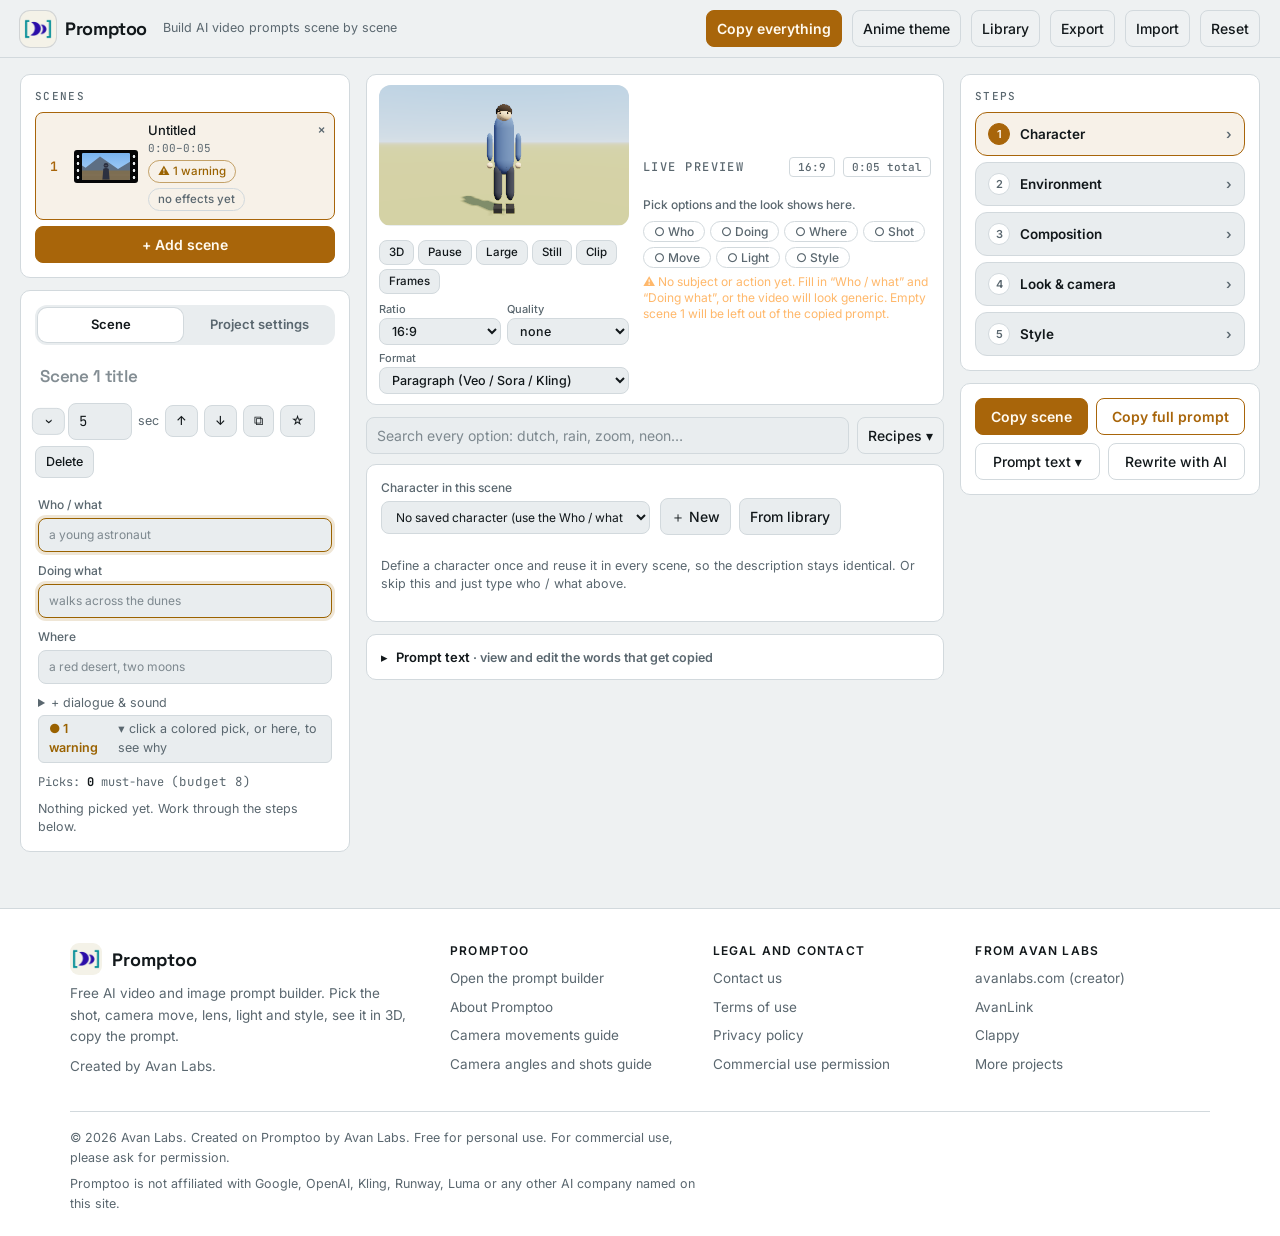
==== app.html @ 61c86ccf "Add home page, legal pages, guides, SEO files and shared footer Moves the tool to app.html and adds " ====
<!doctype html>
<html lang="en">
<head>
<meta charset="utf-8">
<meta name="viewport" content="width=device-width,initial-scale=1">
<title>Promptoo Prompt Builder: Free AI Video and Image Prompts</title>
<meta name="description" content="Build AI video and image prompts scene by scene with a live 3D preview. Pick camera moves, lenses, lighting and style. Free, no signup, runs in your browser.">
<meta name="robots" content="index,follow">
<meta name="author" content="Avan Labs">
<meta name="theme-color" content="#0d1113">
<link rel="canonical" href="https://promptoo.avanlabs.com/app.html">
<meta property="og:type" content="website"><meta property="og:site_name" content="Promptoo"><meta property="og:title" content="Promptoo Prompt Builder: Free AI Video and Image Prompts"><meta property="og:description" content="Pick camera moves, lenses, lighting and style, see them in 3D, copy the prompt. Free, no signup."><meta property="og:url" content="https://promptoo.avanlabs.com/app.html"><meta property="og:image" content="https://promptoo.avanlabs.com/img/og.png">
<link rel="stylesheet" href="footer.css">
<link rel="icon" type="image/png" href="img/favicon.png">
<link rel="preconnect" href="https://fonts.googleapis.com"><link rel="preconnect" href="https://fonts.gstatic.com" crossorigin>
<link rel="stylesheet" href="https://fonts.googleapis.com/css2?family=Anton&family=Inter:wght@400;500;600&family=Poppins:wght@400;500;600&family=JetBrains+Mono:wght@400;500;600&family=Space+Grotesk:wght@500;600;700&display=swap">
<script>try{var sk=localStorage.getItem('promptoo.skin');if(sk)document.documentElement.dataset.skin=sk}catch(e){}</script>
<style>
/* Layout concept: an edit suite. Left rail = the timeline (film-strip scenes with timecodes),
   centre = the workbench (steps), right = the monitor (live prompt). */
:root{
  --bg:#0d1113;--panel:#14191c;--panel2:#1b2226;--line:#2a343a;--txt:#e7ecee;--mut:#8b979e;
  --acc:#eba33a;--acc2:#c98420;--on-acc:#1b1305;--sel:rgba(235,163,58,.12);--grad:#eba33a;
  --ok:#5fcf9a;--err:#ff6b5e;--warn:#f0b04a;--info:#6cc0dc;
  --f-ui:"Inter",system-ui,-apple-system,"Segoe UI",sans-serif;
  --f-disp:"Space Grotesk","Inter",system-ui,sans-serif;
  --f-mono:"JetBrains Mono",ui-monospace,"Cascadia Mono",Consolas,monospace;
  color-scheme:dark}
@media (prefers-color-scheme:light){:root{
  --bg:#eef1f2;--panel:#ffffff;--panel2:#e9edef;--line:#d2d9dd;--txt:#12181b;--mut:#5a676f;
  --acc:#a8650a;--acc2:#8a5208;--on-acc:#fffaf0;--sel:rgba(168,101,10,.09);--grad:#a8650a;
  --ok:#157a55;--err:#c0392b;--warn:#9a6200;--info:#1f6f8b;color-scheme:light}}
*{box-sizing:border-box}
body{margin:0;background:var(--bg);color:var(--txt);font:14px/1.5 var(--f-ui);min-height:100vh;-webkit-font-smoothing:antialiased}
button,input,select,textarea{font:inherit;color:var(--txt);background:var(--panel2);border:1px solid var(--line);border-radius:8px;padding:7px 10px}
button,input,select,textarea,.opt,.scene,.acc-h,.pill,.chip{outline:none}
:is(button,input,select,textarea,.opt,.scene,.acc-h,.pill,.chip,summary):focus-visible{outline:2px solid color-mix(in srgb,var(--acc) 70%,transparent);outline-offset:1px}
input:focus,textarea:focus,select:focus{border-color:var(--acc)}
input::placeholder,textarea::placeholder{color:color-mix(in srgb,var(--mut) 75%,transparent)}
button{cursor:pointer;transition:border-color .15s,background .15s,color .15s;font-weight:500}
button:hover{border-color:color-mix(in srgb,var(--txt) 40%,var(--line))}
button.pri{background:var(--acc);border-color:var(--acc);color:var(--on-acc);font-weight:600}
button.pri:hover{background:var(--acc2);border-color:var(--acc2)}
button.ghost{background:transparent}
button:disabled{opacity:.5;cursor:default}
textarea{width:100%;resize:vertical}
input:disabled{opacity:.75;cursor:not-allowed}
header{display:flex;align-items:center;gap:10px;padding:10px max(20px,env(safe-area-inset-left,0px));position:sticky;top:0;z-index:10;background:var(--bg);border-bottom:1px solid var(--line)}
.logo .mark{display:grid;place-items:center;width:36px;height:36px;border-radius:10px;background:#F4F2E8;box-shadow:0 0 0 1px rgba(0,0,0,.12);flex:none}.logo .mark img{display:block;width:28px;height:28px}
.logo{display:flex;align-items:center;gap:9px;font:700 18px var(--f-disp);letter-spacing:-.02em;margin-right:6px}
.logo svg{color:var(--txt)}
.tag{color:var(--mut);font-size:12.5px;margin-right:auto}
main{display:grid;grid-template-columns:330px minmax(0,1fr) 300px;gap:16px;padding:16px max(20px,env(safe-area-inset-left,0px));max-width:1720px;margin:auto;align-items:start}
@media(max-width:1180px){main{grid-template-columns:300px minmax(0,1fr)}.right{grid-column:1/-1;position:static}}
@media(max-width:760px){main{grid-template-columns:1fr;padding:12px 16px}header{padding:10px 16px;flex-wrap:wrap}.tag{display:none}}
.card{background:var(--panel);border:1px solid var(--line);border-radius:10px;padding:14px}
.right{position:sticky;top:68px;display:flex;flex-direction:column;gap:12px}
h2{font:500 11px var(--f-mono);letter-spacing:.12em;text-transform:uppercase;color:var(--mut);margin:0 0 9px}
.hint{color:var(--mut);font-size:12.5px}
label.f{display:block;font-size:12px;color:var(--mut);margin-bottom:10px;font-weight:500}
label.f>input,label.f>textarea,label.f>select{width:100%;margin-top:4px;font-weight:400}
.bar{display:flex;gap:8px;flex-wrap:wrap;margin-top:8px}
.grid2{display:grid;grid-template-columns:1fr 1fr;gap:10px}@media(max-width:700px){.grid2{grid-template-columns:1fr}}
.grid3{display:grid;grid-template-columns:repeat(3,minmax(0,1fr));gap:0 10px;align-items:end}@media(max-width:900px){.grid3{grid-template-columns:1fr}}
details.set{margin-top:12px;border-top:1px solid var(--line);padding-top:8px}
details.set summary{cursor:pointer;font:500 11px var(--f-mono);letter-spacing:.12em;text-transform:uppercase;color:var(--mut);padding:4px 0}
/* timeline: scenes as film frames */
.scene{display:grid;grid-template-columns:20px 64px minmax(0,1fr);column-gap:10px;align-items:center;padding:8px;border:1px solid var(--line);border-radius:8px;margin-bottom:6px;cursor:pointer;background:var(--panel2);transition:border-color .15s,background .15s}
.scene:hover{border-color:color-mix(in srgb,var(--txt) 35%,var(--line))}
.scene b{grid-row:1/3;grid-column:1;font:600 13px var(--f-mono);color:var(--mut);text-align:center}
.scene .mini{grid-row:1/3;grid-column:2}
.scene span{align-self:end;overflow:hidden;text-overflow:ellipsis;white-space:nowrap;font-weight:500;font-size:13px}
.scene small{align-self:start;font:400 11px var(--f-mono);color:var(--mut);font-variant-numeric:tabular-nums}
.scene{position:relative}
.sdel{position:absolute;top:4px;right:4px;width:22px;height:22px;border:0;border-radius:5px;background:transparent;color:var(--mut);font:600 12px var(--f-mono);cursor:pointer;opacity:.55;line-height:1}
.scene:hover .sdel,.scene.on .sdel,.sdel:focus-visible{opacity:1}
.sdel:hover{background:color-mix(in srgb,#e5484d 22%,transparent);color:#e5484d}
.scene.on{border-color:var(--acc);background:var(--sel)}.scene.on b{color:var(--acc)}
.mini{position:relative;background:#050607;border-radius:3px;padding:3px 8px;width:64px}
.mini::before,.mini::after{content:"";position:absolute;top:3px;bottom:3px;width:4px;background:radial-gradient(circle,var(--panel2) 1.1px,transparent 1.6px) 0 0/4px 7px repeat-y}
.mini::before{left:2px}.mini::after{right:2px}
.mini .th{border-radius:1px}
/* scene header */
.edtop{display:flex;gap:6px;align-items:center;margin-bottom:12px;flex-wrap:wrap}
.edtop input.t{flex:1;min-width:140px;font:600 17px var(--f-disp);letter-spacing:-.01em;background:transparent;border-color:transparent;padding-left:4px}
.edtop input.t:hover{border-color:var(--line)}.edtop input.t:focus{background:var(--panel2)}
.edtop input.d{width:64px;font-family:var(--f-mono);font-variant-numeric:tabular-nums}
.ib{padding:6px 10px;font-size:12.5px}
/* picks */
.sel{display:flex;flex-wrap:wrap;gap:6px;min-height:30px;align-items:center;margin:12px 0}
.pill{display:inline-flex;gap:7px;align-items:center;background:var(--panel2);border:1px solid var(--line);padding:3px 5px 3px 9px;border-radius:6px;font-size:12.5px;cursor:pointer}
.pill i{font:500 10px var(--f-mono);font-style:normal;color:var(--mut);text-transform:uppercase;letter-spacing:.06em}
.pill u{text-decoration:none;cursor:pointer;color:var(--mut);padding:0 4px;border-radius:4px}.pill u:hover{color:var(--txt);background:var(--line)}
.pill.e{border-color:var(--err);background:color-mix(in srgb,var(--err) 15%,transparent)}
.pill.w{border-color:var(--warn);background:color-mix(in srgb,var(--warn) 14%,transparent)}
input.bad,textarea.bad{border-color:var(--err) !important;box-shadow:0 0 0 3px color-mix(in srgb,var(--err) 20%,transparent)}
input.warnf,textarea.warnf{border-color:var(--warn) !important;box-shadow:0 0 0 3px color-mix(in srgb,var(--warn) 16%,transparent)}
.dot{width:8px;height:8px;border-radius:50%;display:inline-block;flex:none}.dot.e{background:var(--err)}.dot.w{background:var(--warn)}
.chk{margin-top:2px}
.sel.shut{margin:10px 0 0}.sel+.budget,.budget+.sel{margin-top:10px}
.ptog{border:1px solid var(--line);background:transparent;color:var(--mut);border-radius:6px;padding:4px 10px;font:500 11px var(--f-mono);cursor:pointer}
.ptog:hover{color:var(--txt);border-color:var(--mut)}
.cchip{display:inline-flex;gap:12px;align-items:center;padding:4px 10px;border-radius:6px;background:var(--panel2);border:1px solid var(--line);cursor:pointer;font-size:12.5px}
.cchip.ok{color:var(--ok);cursor:default}.cchip b{font-weight:600}.cchip b.r{color:var(--err)}.cchip b.a{color:var(--warn)}.cchip b.g{color:var(--mut)}
.why{margin-top:8px;display:flex;flex-direction:column;gap:6px}
.wi{display:flex;gap:10px;padding:10px 12px;border-radius:8px;background:var(--panel2);border:1px solid var(--line);font-size:13px}
.wi.e{border-color:color-mix(in srgb,var(--err) 55%,var(--line))}.wi.w{border-color:color-mix(in srgb,var(--warn) 50%,var(--line))}
.wi .inv{color:var(--mut);font:400 11.5px var(--f-mono);margin-top:4px}
.wi .bar{margin-top:6px}.wi .bar button{padding:3px 10px;font-size:12px}
/* steps */
.steps{display:flex;gap:2px;margin:20px 0 14px;border-bottom:1px solid var(--line);overflow-x:auto}
.stp{display:flex;gap:9px;align-items:center;padding:10px 14px;background:transparent;border:0;border-bottom:2px solid transparent;border-radius:0;margin-bottom:-1px;color:var(--mut);font:600 13.5px var(--f-ui);white-space:nowrap}
.stp:hover{color:var(--txt);border-color:transparent;border-bottom-color:var(--line)}
.stp .n{font:500 11px var(--f-mono);color:var(--mut)}
.stp em{font:500 11px var(--f-mono);font-style:normal;background:var(--acc);color:var(--on-acc);border-radius:4px;padding:0 6px}
.stp.on{color:var(--txt);border-bottom-color:var(--acc)}.stp.on .n{color:var(--acc)}
.sech{display:flex;align-items:center;justify-content:space-between;margin:4px 0 10px}
.sech h2{margin:0}
/* option groups */
.acc{border:1px solid var(--line);border-radius:10px;margin-bottom:8px;overflow:hidden;background:var(--panel)}
.acc.open{border-color:color-mix(in srgb,var(--acc) 55%,var(--line))}
.acc-h{display:flex;gap:10px;align-items:center;padding:11px 14px;cursor:pointer;user-select:none}
.acc-h:hover{background:var(--panel2)}
.acc-h .ic{display:none}
.acc-h b{font:600 14px var(--f-disp);letter-spacing:-.005em}
.acc-h .sum{flex:1;color:var(--acc);font-size:12.5px;overflow:hidden;text-overflow:ellipsis;white-space:nowrap}
.acc-h .ch{color:var(--mut);transition:transform .2s}.acc.open .ch{transform:rotate(90deg)}
.acc-b{padding:6px 14px 14px}
.opts{display:grid;grid-template-columns:repeat(auto-fill,minmax(156px,1fr));gap:10px}
.opt{cursor:pointer;border:1.5px solid transparent;border-radius:10px;padding:5px;background:var(--panel2);position:relative;transition:border-color .15s,transform .15s}
.opt:hover{border-color:color-mix(in srgb,var(--txt) 30%,var(--line));transform:translateY(-1px)}
.opt.on{border-color:var(--acc);background:var(--sel)}
.opt.on::after{content:"✓";position:absolute;top:9px;right:9px;width:18px;height:18px;border-radius:4px;background:var(--acc);color:var(--on-acc);display:grid;place-items:center;font:700 11px var(--f-ui);z-index:3}
.opt .lbl{font-size:12.5px;font-weight:500;padding:7px 3px 2px;line-height:1.3}
.cust{margin-top:12px;display:flex;gap:8px}.cust input{flex:1}
.morebtn{margin-top:12px}
.gpanel{display:flex;flex-wrap:wrap;gap:6px;margin-bottom:10px}
.gpanel label{display:flex;gap:7px;align-items:center;background:var(--panel2);border:1px solid var(--line);padding:5px 10px;border-radius:6px;cursor:pointer;font-size:12.5px}
.gpanel input{width:auto;padding:0}
/* character step */
.cgrid{display:grid;grid-template-columns:repeat(auto-fill,minmax(250px,1fr));gap:14px}
.cf .f{margin-bottom:6px}.cf .f span{display:block}
.cf .chips{display:flex;flex-wrap:wrap;gap:5px}
.chip{padding:2px 9px;border-radius:6px;border:1px solid var(--line);background:var(--panel2);cursor:pointer;font-size:12px;color:var(--mut)}
.chip:hover{border-color:var(--acc);color:var(--txt)}
.cprev{background:var(--panel2);border:1px dashed var(--line);border-radius:8px;padding:10px 12px;font-size:13px}
.budget{display:flex;gap:12px;align-items:center;flex-wrap:wrap;margin-top:10px;font:400 12px var(--f-mono);color:var(--mut)}
.budget b{color:var(--txt)}.budget.over{color:var(--warn)}.budget button{padding:3px 10px;font:500 12px var(--f-ui)}
.prirow{display:flex;gap:6px;align-items:center;margin-top:8px;flex-wrap:wrap}.prirow button{padding:3px 10px;font-size:12px}
.pill.pn{border-style:dashed}.pill.po{opacity:.5;text-decoration:line-through}
.starbtn{border:0;background:transparent;color:var(--mut);padding:0 4px;font-size:13px;margin-left:4px;border-radius:4px}.starbtn.on{color:var(--acc)}
/* monitor (prompt output) */
.monbar{display:flex;gap:8px;margin:-2px 0 10px}
.monbar span{font:500 11px var(--f-mono);padding:2px 8px;border:1px solid var(--line);border-radius:4px;color:var(--mut);font-variant-numeric:tabular-nums}
.out{white-space:pre-wrap;min-height:90px;line-height:1.55}
#sceneOut{font-size:13.5px}#fullOut{font:12px/1.6 var(--f-mono)}
/* library + modals */
.modal{position:fixed;inset:0;background:rgba(6,8,9,.72);backdrop-filter:blur(2px);z-index:40;display:grid;place-items:center;padding:20px}.modal[hidden]{display:none}
.mp{background:var(--panel);width:min(1100px,100%);max-height:90vh;overflow:auto;border-radius:12px;border:1px solid var(--line);padding:18px}
.mph{display:flex;gap:10px;align-items:center;flex-wrap:wrap;margin-bottom:12px}.mph h3{margin:0;font:700 19px var(--f-disp);letter-spacing:-.01em;flex:1}
.tabs{display:flex;gap:6px;margin:12px 0;align-items:center;flex-wrap:wrap}.tabs button.on{background:var(--acc);border-color:var(--acc);color:var(--on-acc)}
.savebox{display:flex;gap:8px;flex-wrap:wrap;background:var(--panel2);border:1px dashed var(--line);border-radius:8px;padding:10px}.savebox input{flex:1;min-width:160px}
.lgrid{display:grid;grid-template-columns:repeat(auto-fill,minmax(340px,1fr));gap:12px}
.lcard{display:flex;gap:12px;background:var(--panel2);border:1px solid var(--line);border-radius:10px;padding:10px}
.lcard:hover{border-color:color-mix(in srgb,var(--txt) 35%,var(--line))}.lcard:hover .th *{animation-play-state:running !important}
.lth{width:150px;flex:none}.lb{flex:1;min-width:0}.lb p{margin:3px 0}.lb b{font:600 14px var(--f-disp)}
.badge{font:500 10px var(--f-mono);text-transform:uppercase;letter-spacing:.08em;border:1px solid var(--line);padding:1px 6px;border-radius:4px;margin-left:8px;color:var(--mut)}
.lb .bar button{padding:5px 9px;font-size:12.5px}
.toast{position:fixed;bottom:18px;left:50%;transform:translateX(-50%);background:var(--txt);color:var(--bg);padding:8px 16px;border-radius:8px;opacity:0;transition:opacity .2s;pointer-events:none;font-weight:600;z-index:50}.toast.show{opacity:1}
@media (prefers-reduced-motion:reduce){*,*::before,*::after{animation-duration:.01ms !important;animation-iteration-count:1 !important;transition-duration:.01ms !important}}

/* ---------- thumbnails ---------- */
.th{position:relative;aspect-ratio:16/9;overflow:hidden;border-radius:9px;background:#000;perspective:380px;isolation:isolate}
.th .scn{position:absolute;width:200%;height:200%;left:-50%;top:-50%;transform-origin:var(--to,50% 50%);transform:var(--tf,none);filter:var(--f,none)}
.th .ov{position:absolute;inset:0;pointer-events:none;z-index:1}
.th .gl{position:absolute;right:6px;bottom:4px;z-index:2;font-size:15px;text-shadow:0 1px 4px #000a;font-weight:400}
.th .ots{position:absolute;left:-10%;bottom:-25%;width:46%;height:80%;background:#0a0c11;border-radius:50% 50% 0 0;z-index:1}
.th .pov{position:absolute;bottom:-12%;width:26%;height:40%;background:#d9a98a;border-radius:50% 50% 20% 20%;z-index:1}
.th .pov.l{left:12%;transform:rotate(-12deg)}.th .pov.r{right:12%;transform:rotate(12deg)}
.th.fish::after{content:"";position:absolute;inset:0;background:radial-gradient(circle,transparent 48%,#000 74%);z-index:1}
.th .flare{position:absolute;left:0;right:0;top:48%;height:3px;background:linear-gradient(90deg,transparent,#6fb9ff,#fff,#6fb9ff,transparent);filter:blur(1px);z-index:1}
.th .dots{position:absolute;inset:0;z-index:1;background:radial-gradient(circle,rgba(0,0,0,.55) 1.1px,transparent 1.5px) 0 0/5px 5px;mix-blend-mode:multiply}
.th .pgrid{position:absolute;inset:0;z-index:1;background:linear-gradient(rgba(0,0,0,.4) 1px,transparent 1px) 0 0/6px 6px,linear-gradient(90deg,rgba(0,0,0,.4) 1px,transparent 1px) 0 0/6px 6px}
.sfh{font:500 11px var(--f-mono);letter-spacing:.12em;text-transform:uppercase;color:var(--mut);margin:14px 0 6px}
.sfams{display:flex;flex-wrap:wrap;gap:6px;margin-bottom:4px}
.sfam{border:1px solid var(--line);background:transparent;color:var(--mut);border-radius:999px;padding:4px 12px;font:500 12px var(--f-ui,inherit);cursor:pointer}
.sfam:hover{color:var(--txt)}.sfam.on{background:var(--sel);border-color:var(--acc);color:var(--txt)}
.opt{position:relative}.opt .sx{position:absolute;top:4px;right:4px;z-index:3;width:18px;height:18px;border-radius:5px;background:rgba(0,0,0,.6);color:#fff;text-align:center;line-height:18px;font-size:12px;text-decoration:none;cursor:pointer}
.opt .sx:hover{background:#e5484d}
.th .lines{position:absolute;inset:0;background:repeating-linear-gradient(0deg,rgba(0,0,0,.35) 0 1px,transparent 1px 3px);z-index:1}
.th .grain{position:absolute;inset:0;opacity:.35;mix-blend-mode:overlay;z-index:1;background-image:url("data:image/svg+xml;utf8,<svg xmlns='http://www.w3.org/2000/svg' width='120' height='120'><filter id='n'><feTurbulence baseFrequency='.9' numOctaves='2'/></filter><rect width='120' height='120' filter='url(%23n)'/></svg>")}
.th .bars::before,.th .bars::after{content:"";position:absolute;left:0;right:0;height:13%;background:#000;z-index:2}.th .bars::before{top:0}.th .bars::after{bottom:0}
.th .bars{position:absolute;inset:0;z-index:2}
.th.chroma .scn{filter:var(--f) drop-shadow(2px 0 0 rgba(255,0,0,.55)) drop-shadow(-2px 0 0 rgba(0,200,255,.55))}
.th *{animation-play-state:paused}
.opt:hover .th *,.opt.on .th *,.th.live *{animation-play-state:running !important}
/* camera moves */
.a-push .scn{animation:k-push 1.8s ease-in-out infinite alternate}
.a-pull .scn{animation:k-pull 1.8s ease-in-out infinite alternate}
.a-panl .scn{animation:k-panl 1.8s ease-in-out infinite alternate}
.a-panr .scn{animation:k-panr 1.8s ease-in-out infinite alternate}
.a-tiltu .scn{animation:k-tiltu 1.8s ease-in-out infinite alternate}
.a-tiltd .scn{animation:k-tiltd 1.8s ease-in-out infinite alternate}
.a-track .bgL,.a-steady .bgL{transform-box:view-box;animation:k-bg 1.6s linear infinite alternate}
.a-steady .figL{animation:k-bob .6s ease-in-out infinite alternate}
.a-hand .scn{animation:k-hand .5s linear infinite}
.a-orbit .bgL{animation:k-bg2 2s ease-in-out infinite alternate}
.a-orbit .figL{transform-box:view-box;transform-origin:160px 100px;animation:k-turn 2s ease-in-out infinite alternate}
.a-crane .scn{animation:k-crane 2s ease-in-out infinite alternate}
.a-drone .scn{animation:k-drone 2.2s ease-in-out infinite alternate}
.a-dolly .scn{animation:k-dolly 2s ease-in-out infinite alternate}
.a-dolly .figL{transform-box:view-box;transform-origin:160px 135px;animation:k-dollyf 2s ease-in-out infinite alternate}
.a-whip .scn{animation:k-whip 2s ease-in-out infinite}
@keyframes k-push{to{transform:scale(1.7)}}
@keyframes k-pull{from{transform:scale(1.7)}to{transform:scale(1)}}
@keyframes k-panl{from{transform:translateX(-9%)}to{transform:translateX(9%)}}
@keyframes k-panr{from{transform:translateX(9%)}to{transform:translateX(-9%)}}
@keyframes k-tiltu{from{transform:translateY(-9%)}to{transform:translateY(9%)}}
@keyframes k-tiltd{from{transform:translateY(9%)}to{transform:translateY(-9%)}}
@keyframes k-bg{from{transform:translateX(30px)}to{transform:translateX(-30px)}}
@keyframes k-bg2{from{transform:translateX(-45px)}to{transform:translateX(45px)}}
@keyframes k-bob{to{transform:translateY(-2px)}}
@keyframes k-turn{from{transform:scaleX(1)}to{transform:scaleX(.5)}}
@keyframes k-hand{0%{transform:translate(0,0) rotate(0)}20%{transform:translate(1.2%,-.8%) rotate(.6deg)}40%{transform:translate(-.9%,1%) rotate(-.5deg)}60%{transform:translate(1%,.7%) rotate(.4deg)}80%{transform:translate(-1.2%,-.5%) rotate(-.3deg)}100%{transform:translate(0,0)}}
@keyframes k-crane{from{transform:translateY(10%) scale(1)}to{transform:translateY(-7%) scale(1.3)}}
@keyframes k-drone{from{transform:translateY(12%) scale(1.6)}to{transform:translateY(-5%) scale(1.15)}}
@keyframes k-dolly{from{transform:scale(1)}to{transform:scale(1.45)}}
@keyframes k-dollyf{from{transform:scale(1)}to{transform:scale(.69)}}
@keyframes k-whip{0%,30%{transform:translateX(26%);filter:blur(0)}45%{transform:translateX(-4%);filter:blur(6px)}60%,100%{transform:translateX(-26%);filter:blur(0)}}
/* pacing */
.pace{background:linear-gradient(#1c2340,#0d1226)}
.pace .track{position:absolute;left:10%;right:10%;top:62%;height:2px;background:#ffffff33}
.pace .dot{position:absolute;top:calc(62% - 7px);left:10%;width:14px;height:14px;border-radius:50%;background:var(--acc);box-shadow:0 0 12px var(--acc);animation:k-dot var(--d,2s) var(--e,linear) infinite alternate}
@keyframes k-dot{to{left:calc(90% - 14px)}}
.pace .lbl2{position:absolute;left:10px;top:8px;font-size:11px;color:#fff9;z-index:2}
.pace.tl{background:linear-gradient(90deg,#10204f,#ff9a4d,#ffd9a0,#6fb4ff,#10204f);background-size:400% 100%;animation:k-day 1.6s linear infinite}
@keyframes k-day{to{background-position:100% 0}}
.pace.cuts{animation:k-cuts .9s steps(1) infinite}
@keyframes k-cuts{0%{background:#3b4a9c}25%{background:#9c3b6a}50%{background:#2f8c6a}75%{background:#b88a2c}}
.pace.pulse .dot{animation:k-dot .6s ease-in-out infinite alternate,k-pulse .3s infinite alternate}
@keyframes k-pulse{to{transform:scale(1.5)}}
/* transitions */
.tr .ta,.tr .tb{position:absolute;inset:0;display:grid;place-items:center;font-size:26px}
.tr .ta{background:linear-gradient(135deg,#2c5fff,#25c2ff)}.tr .tb{background:linear-gradient(135deg,#ff7a3d,#ffcf5a)}
.tr .ta::after{content:"";width:34%;aspect-ratio:1;border-radius:50%;background:#fff;opacity:.9}
.tr .tb::after{content:"";width:34%;aspect-ratio:1;border-radius:20%;background:#fff;opacity:.9}
.tr.match .tb::after{border-radius:50%}
.tr .flash{position:absolute;inset:0;background:#fff;opacity:0;z-index:2}
.tr-cut .tb,.tr-match .tb,.tr-smash .tb{animation:k-cut 2.4s steps(1) infinite}
.tr-smash .flash{animation:k-flash 2.4s infinite}
.tr-fadein .ta{background:#000}.tr-fadein .ta::after{display:none}.tr-fadein .tb{animation:k-fade 2.4s linear infinite}
.tr-fadeout .tb{background:#000}.tr-fadeout .tb::after{display:none}.tr-fadeout .tb{animation:k-fade 2.4s linear infinite}
.tr-dissolve .tb{animation:k-fade 2.4s ease-in-out infinite}
.tr-whip .tb{animation:k-wipeb 2.4s ease-in-out infinite}.tr-whip .ta{animation:k-wipea 2.4s ease-in-out infinite}
@keyframes k-cut{0%,49%{opacity:0}50%,100%{opacity:1}}
@keyframes k-flash{0%,48%{opacity:0}50%{opacity:.9}60%,100%{opacity:0}}
@keyframes k-fade{0%,15%{opacity:0}75%,100%{opacity:1}}
@keyframes k-wipeb{0%,30%{transform:translateX(100%);filter:blur(0)}50%{transform:translateX(0);filter:blur(0)}40%{filter:blur(6px)}100%{transform:translateX(0)}}
@keyframes k-wipea{0%,30%{transform:translateX(0)}50%,100%{transform:translateX(-100%)}}
[hidden]{display:none !important}

/* ---------- preview banner (top of the middle column) and shrinkable scene details ---------- */
.center>.pv{margin-bottom:12px}
.pv-row{display:grid;grid-template-columns:minmax(0,340px) minmax(0,1fr);gap:16px;align-items:stretch}
@media(max-width:760px){.pv-row{grid-template-columns:1fr}}
.pv-side{display:flex;flex-direction:column;gap:8px;min-width:0}
.pv-act{margin-top:auto}
.pv-act .bar{margin-top:8px}
.scard .edtop{align-items:center}
#scToggle{padding:6px 10px;transition:transform .25s}.scard.open #scToggle{transform:rotate(90deg)}
.scsum{display:flex;align-items:center;gap:10px;margin-top:10px;padding:8px 12px;border-radius:10px;background:var(--panel2);color:var(--mut);font-size:13px;cursor:pointer}
.scsum:hover{color:var(--txt)}
.scsum .sctxt{flex:1;min-width:0;overflow:hidden;text-overflow:ellipsis;white-space:nowrap}
.scsum b{font-weight:600}.scsum b.r{color:var(--err)}.scsum b.a{color:var(--warn)}.scsum b.g{color:var(--mut)}
.scard.open .scsum{display:none}
.sc-b{display:grid;grid-template-rows:0fr;transition:grid-template-rows .3s ease}
.scard.open .sc-b{grid-template-rows:1fr}
.sc-in{overflow:hidden;min-height:0;padding:0 3px}
.sc-in>.grid3{margin-top:12px}
.scard:not(.open) .sc-in{visibility:hidden;transition:visibility 0s .3s}
/* left column stack + compact preview + scene card in a narrow column */
.left{display:flex;flex-direction:column;gap:12px;min-width:0}
.left .grid3{grid-template-columns:1fr}
.left details.set{border-top:0;margin-top:0;padding-top:0}
.left .edtop input.t{flex:1 1 100%;order:-1;margin-bottom:2px}
.left .edtop{margin-bottom:6px}
.center>.pv{padding:10px 12px;margin-bottom:12px}
.pv-row{grid-template-columns:minmax(0,200px) minmax(0,1fr)!important;gap:14px}
.pv-side{gap:4px;justify-content:center}
.pvh h2{font-size:12px}
.pv-cap{margin-top:0;display:-webkit-box;-webkit-line-clamp:2;-webkit-box-orient:vertical;overflow:hidden;font-size:12px;line-height:1.4}
#warn{font-size:12px;line-height:1.35}
.pv-act{margin-top:6px}.pv-act .bar{margin-top:0;flex-wrap:wrap;gap:6px}
.pv .bar button{padding:5px 12px;font-size:12.5px}
.pv-opts{display:flex;flex-wrap:wrap;gap:8px;margin-top:6px}
.pv-opts label{display:flex;flex-direction:column;gap:2px;font:500 11px var(--f-ui);color:var(--mut);min-width:0}
.pv-opts select{padding:4px 8px;font-size:12.5px;max-width:190px}
.pv-act2 .bar{margin-top:0}.pv-act2 .bar+.bar{margin-top:8px}
.pv-act2 .bar button{flex:1 1 auto}
.ltab-bar{display:flex;gap:4px;margin-bottom:12px;padding:3px;background:var(--panel2);border-radius:12px}
.ltab{flex:1;border:0;background:transparent;padding:7px 10px;border-radius:9px;font-weight:600;font-size:13px;color:var(--mut)}
.ltab:hover{color:var(--txt);border:0}
.ltab.on{background:var(--panel);color:var(--txt);box-shadow:0 0 0 1px var(--line)}
.ltabs .scard{background:none;border:0;padding:0;box-shadow:none;border-radius:0}
#projPanel .f:first-child{margin-top:0}
html[data-skin="anime"] .ltab-bar{border-radius:999px}html[data-skin="anime"] .ltab{border-radius:999px}
.pv-row{grid-template-columns:minmax(0,250px) minmax(0,1fr)!important}
.pv-media{display:flex;flex-direction:column;gap:8px;min-width:0}
.pv-media .pv-opts{display:grid;grid-template-columns:1fr 1fr;gap:6px;margin-top:0}
.pv-media .pv-opts label.wide{grid-column:1/-1}
.pv-media .pv-opts select{width:100%;max-width:none}
.scene .sbs{grid-column:3;display:flex;flex-wrap:wrap;gap:5px;margin-top:5px}
.scene b,.scene .mini{grid-row:1/4}
.sbadge{padding:2px 9px;border-radius:999px;border:1px solid var(--line);background:transparent;color:var(--mut);font:500 11.5px var(--f-ui);line-height:1.5}
.sbadge:hover{border-color:var(--acc);color:var(--txt)}
.sbadge.w{border-color:color-mix(in srgb,var(--warn) 55%,transparent);color:var(--warn)}
.sbadge.e{border-color:color-mix(in srgb,var(--err) 60%,transparent);color:var(--err)}
/* ---------- group tabs, families, search, recipes, checklist ---------- */
.gtabs{display:flex;flex-wrap:wrap;gap:6px;margin:8px 0 14px}
.gtab{display:inline-flex;align-items:center;gap:7px;padding:7px 13px;border-radius:999px;border:1px solid var(--line);background:var(--panel2);color:var(--txt);font:600 13px var(--f-ui)}
.gtab:hover{border-color:var(--acc)}
.gtab.on{background:var(--acc);border-color:var(--acc);color:var(--on-acc)}
.gtab em{font-style:normal;font-size:11px;line-height:1;padding:3px 7px;border-radius:999px;background:var(--sel);color:var(--acc)}
.gtab.on em{background:rgba(255,255,255,.28);color:var(--on-acc)}
.gtab .dot{width:8px;height:8px;border-radius:50%;display:inline-block}.gtab .dot.e{background:var(--err)}.gtab .dot.w{background:var(--warn)}
.gtab.more{border-style:dashed;background:transparent;color:var(--mut)}
.gfams{display:flex;flex-wrap:wrap;gap:6px;margin-bottom:10px}
.gfam{padding:4px 11px;border-radius:999px;border:1px solid var(--line);background:transparent;color:var(--mut);font:500 12px var(--f-ui)}
.gfam.on{background:var(--sel);border-color:var(--acc);color:var(--txt)}
.gfam em{font-style:normal;color:var(--acc);font-weight:700}
.qbar{display:flex;gap:8px;margin-bottom:10px}.qbar input{flex:1;min-width:0}
.recs{display:grid;grid-template-columns:repeat(auto-fill,minmax(200px,1fr));gap:8px;margin-bottom:12px}
.rec{display:flex;flex-direction:column;align-items:flex-start;gap:2px;text-align:left;padding:10px 12px;border-radius:12px;border:1px solid var(--line);background:var(--panel2)}
.rec:hover{border-color:var(--acc)}.rec span{font-weight:400;font-size:12px;color:var(--mut)}
.pv-check{display:flex;flex-wrap:wrap;gap:5px;margin:2px 0}
.ck{padding:2px 10px;border-radius:999px;border:1px solid var(--line);background:transparent;color:var(--mut);font:500 12px var(--f-ui)}
.ck.ok{border-color:transparent;background:var(--sel);color:var(--acc)}.ck:hover{border-color:var(--acc)}
/* ---------- 3D preview ---------- */
.pv-3d{position:relative;line-height:0;max-width:100%;max-height:100%}.pv-3d canvas{display:block}.pv-3d .ov3{position:absolute;left:0;top:0;pointer-events:none}
.pv-tools{display:flex;flex-wrap:wrap;gap:4px;margin-top:6px}.pv-tools button{padding:3px 9px;font-size:11.5px;border-radius:8px}
#big3d{position:fixed;inset:0;z-index:60;background:rgba(0,0,0,.6);display:grid;place-items:center}#big3d[hidden]{display:none}
.b3-card{background:var(--panel);border:1px solid var(--line);border-radius:16px;padding:14px;max-width:96vw;max-height:94vh;overflow:auto}
.b3-head{display:flex;gap:8px;align-items:center;margin-bottom:10px;flex-wrap:wrap}.b3-body{display:flex;gap:16px;flex-wrap:wrap;align-items:flex-start}
.b3-view{line-height:0;border-radius:10px;overflow:hidden;background:#000}.b3-side{width:300px}.b3-side canvas{width:300px;height:300px;border-radius:12px;display:block;background:var(--panel2);touch-action:none;cursor:crosshair}
.t3img{width:100%;display:block;border-radius:inherit;aspect-ratio:16/9;object-fit:cover}
/* ---------- side section: live preview + vertical steps ---------- */
.center{min-width:0}
.pdraw{margin-top:12px}.pdraw summary{cursor:pointer;font:600 13px var(--f-ui);list-style:none}.pdraw summary::-webkit-details-marker{display:none}
.pdraw summary::before{content:"▸";display:inline-block;margin-right:8px;transition:transform .2s}.pdraw[open] summary::before{transform:rotate(90deg)}
.pdraw[open] summary{margin-bottom:10px}
.pvh{display:flex;align-items:center;justify-content:space-between;gap:8px;margin-bottom:8px}.pvh h2{margin:0}.pvh .monbar{margin:0}
.pv-stage{display:flex;align-items:center;justify-content:center;aspect-ratio:16/9;background:var(--panel2);border-radius:12px;overflow:hidden}
.pv-frame{max-width:100%;max-height:100%;overflow:hidden;border-radius:6px}
.pv-frame .th{width:100%;height:100%;aspect-ratio:auto;border-radius:0}
.pv-cap{margin-top:8px;font:500 12px var(--f-ui);color:var(--mut);min-height:18px}
.pv .bar .pri{flex:1 1 auto}
button.pri.alt{background:transparent;color:var(--acc);border-color:var(--acc)}button.pri.alt:hover{background:var(--sel);border-color:var(--acc)}
#stepper{display:flex;flex-direction:column;gap:6px}
.vstep{border:1px solid var(--line);border-radius:12px;background:var(--panel2);overflow:hidden;transition:border-color .2s,background .2s}
.vstep.on{border-color:var(--acc);background:var(--sel)}
.vstep .stp{width:100%;display:flex;align-items:center;gap:10px;padding:10px 12px;margin:0;background:transparent;border:0;border-radius:0;text-align:left;color:var(--txt);font:600 13.5px var(--f-ui)}
.vstep .stp.on{background:transparent;border:0;color:var(--txt)}
.vstep .stp:hover{background:color-mix(in srgb,var(--txt) 6%,transparent)}
.vstep .stp .n{display:grid;place-items:center;width:22px;height:22px;border-radius:50%;background:var(--panel);border:1px solid var(--line);font:600 11px var(--f-ui);color:var(--mut)}
.vstep.on .stp .n{background:var(--acc);border-color:var(--acc);color:var(--on-acc)}
.vstep .stp .nm{flex:1}
.vstep .stp .ch{color:var(--mut);transition:transform .28s ease}.vstep.open .stp .ch{transform:rotate(90deg)}
.vs-b{display:grid;grid-template-rows:0fr;transition:grid-template-rows .3s ease}
.vstep.open .vs-b{grid-template-rows:1fr}
.vs-in{overflow:hidden;min-height:0}
.vs-pad{display:flex;flex-wrap:wrap;gap:6px;padding:2px 12px 12px}
.vs-pad .pill{font-size:12px}

/* ---------- Anime skin (palette and shapes taken from the "Anime Theme UI" Figma community file):
   teal #127F96, dark teal #15444E, cream #E7E5D6, Poppins text, heavy condensed headlines, pill buttons, big radii ---------- */
html[data-skin="anime"]{
  --bg:#E7E5D6;--panel:#F4F2E8;--panel2:#DCD9C7;--line:#C2BFAA;--txt:#15444E;--mut:#587780;
  --acc:#127F96;--acc2:#0E6277;--on-acc:#F6F4EA;--sel:rgba(18,127,150,.13);--grad:#127F96;
  --ok:#1b7a52;--err:#b83a2e;--warn:#8f5a00;--info:#127F96;
  --f-ui:"Poppins","Inter",system-ui,sans-serif;--f-disp:"Anton","Poppins",Impact,sans-serif;--f-mono:"Poppins","Inter",system-ui,sans-serif;
  color-scheme:light}
html[data-skin="anime"] body{background:var(--bg)}
html[data-skin="anime"] header{background:#127F96;color:#E7E5D6;border:0;border-radius:0 0 30px 30px;padding-top:12px;padding-bottom:12px;box-shadow:0 0 0 6px #E7E5D6,0 0 0 7px rgba(21,68,78,.0)}
html[data-skin="anime"] header .tag{color:#cfe3e6}
html[data-skin="anime"] header .logo{font:400 26px var(--f-disp);letter-spacing:.02em;text-transform:lowercase}
html[data-skin="anime"] header button{border-radius:999px;background:transparent;border:1.5px solid rgba(231,229,214,.7);color:#E7E5D6;padding:6px 16px}
html[data-skin="anime"] header button:hover{background:rgba(231,229,214,.16);border-color:#E7E5D6}
html[data-skin="anime"] header button.pri{background:#E7E5D6;color:#15444E;border-color:#E7E5D6;font-weight:600}
html[data-skin="anime"] button,html[data-skin="anime"] input,html[data-skin="anime"] select,html[data-skin="anime"] textarea{border-radius:14px}
html[data-skin="anime"] button{border-radius:999px;padding-left:15px;padding-right:15px}
html[data-skin="anime"] button.pri{background:#15444E;border-color:#15444E;color:#E7E5D6}
html[data-skin="anime"] button.pri:hover{background:#0e3139;border-color:#0e3139}
html[data-skin="anime"] .card,html[data-skin="anime"] .acc,html[data-skin="anime"] .scene,html[data-skin="anime"] .modal>div{border-radius:22px}
html[data-skin="anime"] .card{border:0;box-shadow:0 1px 0 rgba(21,68,78,.12)}
html[data-skin="anime"] .opt{border-radius:18px}
html[data-skin="anime"] .th{border-radius:14px}
html[data-skin="anime"] .opt.on{border-color:#127F96;background:var(--sel)}
html[data-skin="anime"] h2,html[data-skin="anime"] .sech h2{font:400 20px var(--f-disp);letter-spacing:.03em;text-transform:uppercase;color:#15444E}
html[data-skin="anime"] .sfh,html[data-skin="anime"] details.set summary{font:600 11px var(--f-ui);letter-spacing:.1em}
html[data-skin="anime"] .scene.on{border-color:#127F96;background:var(--sel)}
html[data-skin="anime"] .pill{border-radius:999px}
html[data-skin="anime"] .sfam{border-radius:999px}
html[data-skin="anime"] .sfam.on{background:#127F96;border-color:#127F96;color:#F6F4EA}
html[data-skin="anime"] .edtop .t{font:600 18px var(--f-ui);letter-spacing:0;text-transform:none}
html[data-skin="anime"] header .logo .mark{border-radius:12px}
html[data-skin="anime"] #warn,html[data-skin="anime"] .warnline{color:#8f5a00}
html[data-skin="anime"] .mini{border-radius:6px}
html[data-skin="anime"] .acc-h b,html[data-skin="anime"] .logo b{font:600 14px var(--f-ui);letter-spacing:0;text-transform:none}
html[data-skin="anime"] #warn{color:#8f5a00 !important}
html[data-skin="anime"] .vstep{border-radius:18px}
html[data-skin="anime"] .pv-stage{border-radius:18px}
html[data-skin="anime"] button.pri.alt{background:transparent;color:#15444E;border-color:#15444E}
html[data-skin="anime"] button.pri.alt:hover{background:var(--sel)}
</style>
</head>
<body>
<header>
  <a class="logo" href="index.html" title="About Promptoo" style="color:inherit;text-decoration:none"><span class="mark"><img src="img/logo.png" width="28" height="28" alt=""></span>Promptoo</a>
  <div class="tag">Build AI video prompts scene by scene</div>
  <span style="flex:1"></span>
  <button class="pri" id="copyAll" title="Copy the complete prompt: quality, format, every scene, negative prompt">Copy everything</button>
  <button class="ghost" id="skinBtn" title="Switch between the classic dark look and the teal and cream anime look">Anime theme</button>
  <button class="ghost" id="libBtn">Library</button>
  <button class="ghost" id="exportBtn">Export</button>
  <button class="ghost" id="importBtn">Import</button>
  <button class="ghost" id="resetBtn">Reset</button>
  <input type="file" id="file" accept=".json" hidden>
</header>

<main>
  <div class="left">
  <aside class="card">
    <h2>Scenes</h2>
    <div id="sceneList"></div>
    <button class="pri" id="addScene" style="width:100%">+ Add scene</button>
  </aside>
  <div class="card ltabs">
    <div class="ltab-bar" role="tablist"><button class="ltab on" data-ltab="scene" role="tab">Scene</button><button class="ltab" data-ltab="proj" role="tab">Project settings</button></div>
    <div id="sceneCard"></div>
    <div id="projPanel" hidden>
      <div class="f"><button class="ghost" id="lookLock" style="width:100%">Use this scene's look in every scene</button><div class="hint" style="margin-top:4px">Copies style, lighting, lens and color grade so all scenes match.</div></div>
      <label class="f" style="display:flex;gap:8px;align-items:center;color:var(--txt);font-size:13px;margin:2px 0 10px" title="Skip real-world physics warnings, such as weather on the moon, seasons, or sunlight indoors."><input type="checkbox" id="fantasy" style="width:auto;margin:0;flex:none"><span>Fantasy world <span class="hint" style="font-size:11px">· skip physics warnings</span></span></label>
      <label class="f">Pick budget (must-haves per scene)<input id="budget" type="number" min="3" max="30"></label>
      <label class="f">Prompt wording<select id="wording"><option value="lines">One section per line</option><option value="prose">Natural sentences (paragraph)</option><option value="label">Labeled (Camera: … Lighting: …)</option></select></label>
      <label class="f">Global style<textarea id="gStyle" rows="2" placeholder="moody neo-noir"></textarea></label>
      <label class="f">Character notes<textarea id="gChar" rows="2" placeholder="Maya, 30s, red jacket"></textarea></label>
      <label class="f">Negative prompt<textarea id="gNeg" rows="2" placeholder="blurry, watermark, text"></textarea></label>
    </div>
  </div>
  </div>

  <div class="center">
    <div class="card pv">
      <div class="pv-row">
        <div class="pv-media"><div class="pv-stage"><div class="pv-frame" id="livePrev"></div></div><div class="pv-opts"><label>Ratio<select id="aspect"><option>16:9</option><option>9:16</option><option>1:1</option><option>4:5</option><option>21:9</option></select></label><label>Quality<select id="quality"><option value="">none</option><option>4K, ultra detailed, sharp focus</option><option>cinematic 35mm film, high dynamic range</option><option>photorealistic, natural skin texture, 8K</option></select></label><label class="wide">Format<select id="fmt"><option value="para">Paragraph (Veo / Sora / Kling)</option><option value="time">Timestamped shots</option><option value="struct">Structured</option></select></label></div></div>
        <div class="pv-side">
          <div class="pvh"><h2>Live preview</h2><div class="monbar"><span id="monA">16:9</span><span id="monT">0:05 total</span></div></div>
          <div class="pv-cap" id="pvCap"></div>
          <div class="pv-check" id="pvCheck"></div>
          <div id="warn" class="hint" style="color:#ffb86b"></div>
        </div>
      </div>
    </div>
    <section id="editor"></section>
    <details id="promptDrawer" class="card pdraw">
      <summary>Prompt text <span class="hint">· view and edit the words that get copied</span></summary>
      <h2>This scene's prompt</h2>
      <textarea id="sceneOut" class="out" rows="9" placeholder="Pick options and your prompt appears here. You can also type over it."></textarea>
      <div class="bar"><button class="ghost" id="regen">↺ Rebuild from picks</button></div>
      <h2 style="margin-top:14px">Full video prompt</h2>
      <textarea id="fullOut" class="out" rows="12"></textarea>
      <div class="bar"><button class="ghost" id="aiBtn2">Rewrite all with AI</button></div>
    </details>
  </div>

  <aside class="right">
    <div class="card">
      <h2>Steps</h2>
      <div id="stepper"></div>
    </div>
    <div class="card pv-act2">
      <div class="bar"><button class="pri" id="copyScene">Copy scene</button><button class="pri alt" id="copyFull">Copy full prompt</button></div>
      <div class="bar"><button class="ghost" id="viewPrompt">Prompt text ▾</button><button class="ghost" id="aiBtn">Rewrite with AI</button></div>
    </div>
  </aside>
</main>
<!--footer:start-->
<footer class="site-footer" id="site-footer">
  <div class="sf-in">
    <div class="sf-grid">
      <div>
        <div class="sf-brand"><img src="img/logo.png" alt="" width="32" height="32">Promptoo</div>
        <p>Free AI video and image prompt builder. Pick the shot, camera move, lens, light and style, see it in 3D, copy the prompt.</p>
        <p>Created by <a href="https://avanlabs.com" rel="noopener">Avan Labs</a>.</p>
      </div>
      <div>
        <h3>Promptoo</h3>
        <ul>
          <li><a href="app.html">Open the prompt builder</a></li>
          <li><a href="index.html">About Promptoo</a></li>
          <li><a href="camera-movements.html">Camera movements guide</a></li>
          <li><a href="camera-angles-and-shots.html">Camera angles and shots guide</a></li>
        </ul>
      </div>
      <div>
        <h3>Legal and contact</h3>
        <ul>
          <li><a href="contact.html">Contact us</a></li>
          <li><a href="terms.html">Terms of use</a></li>
          <li><a href="privacy.html">Privacy policy</a></li>
          <li><a href="contact.html#commercial">Commercial use permission</a></li>
        </ul>
      </div>
      <div>
        <h3>From Avan Labs</h3>
        <ul>
          <li><a href="https://avanlabs.com" rel="noopener">avanlabs.com (creator)</a></li>
          <li><a href="https://link.avanlabs.com" rel="noopener">AvanLink</a></li>
          <li><a href="https://avanlabs.com" rel="noopener">Clappy</a></li>
          <li><a href="https://avanlabs.com" rel="noopener">More projects</a></li>
        </ul>
      </div>
    </div>
    <div class="sf-legal">
      <span>&copy; 2026 Avan Labs. Created on Promptoo by Avan Labs. Free for personal use. For commercial use, please <a href="contact.html#commercial">ask for permission</a>.</span>
      <span>Promptoo is not affiliated with Google, OpenAI, Kling, Runway, Luma or any other AI company named on this site.</span>
    </div>
  </div>
</footer>
<!--footer:end-->
<div class="modal" id="lib" hidden><div class="mp">
  <div class="mph"><h3>Template library</h3>
    <button class="ghost" id="libExport">Export library</button><button class="ghost" id="libImport">Import library</button>
    <button id="libClose">✕</button><input type="file" id="libFile" accept=".json" hidden></div>
  <div class="savebox"><input id="lname" placeholder="Name your template…">
    <button class="pri" id="saveScene">☆ Save current scene</button><button id="saveProj">☆ Save whole project</button><button id="saveChar">☆ Save character</button></div>
  <div class="tabs"><button id="tabMine" class="on">My templates</button><button id="tabStart">Starters</button>
    <select id="ltype" style="margin-left:auto"><option value="">All types</option><option value="scene">Scenes</option><option value="project">Projects</option><option value="character">Characters</option></select><input id="lq" placeholder="Search…" style="min-width:160px"></div>
  <div class="lgrid" id="libBody"></div>
</div></div>
<div class="modal" id="ai" hidden><div class="mp" style="max-width:720px">
  <div class="mph"><h3>Rewrite with AI</h3><button id="aiClose">✕</button></div>
  <p class="hint">Bring your own key. Your key stays in this browser. Your prompt text is sent to <b id="aiSend">the provider you chose</b> to be rewritten, and any usage is billed by that provider.</p>
  <div class="grid2">
   <label class="f">Provider<select id="aiProv"></select></label>
   <label class="f">Model<input id="aiModel" list="aiModels" placeholder="model name" autocomplete="off"><datalist id="aiModels"></datalist></label>
  </div>
  <label class="f" id="aiBaseRow">Base URL<input id="aiBase" placeholder="https://…/v1" autocomplete="off"></label>
  <label class="f" id="aiAcctRow" hidden>Cloudflare account ID<input id="aiAcct" placeholder="32-character account ID" autocomplete="off"></label>
  <label class="f" id="aiKeyRow">API key<input id="aiKey" type="password" placeholder="API key" autocomplete="off"></label>
  <div id="aiNote" class="hint" style="margin-bottom:8px"></div>
  <label class="hint" style="display:flex;gap:6px;align-items:center"><input type="checkbox" id="aiRemember" style="width:auto"> Remember the key on this device (stored unencrypted in this browser)</label>
  <div class="grid2" style="margin-top:10px">
   <label class="f">What to rewrite<select id="aiScope"><option value="scene">This scene</option><option value="full">Full prompt (all scenes)</option></select></label>
   <label class="f">Goal<select id="aiGoal"><option value="cinematic">More cinematic and vivid</option><option value="fix">Fix the problems found</option><option value="short">Shorter (under 70 words)</option><option value="veo">Style for Veo</option><option value="sora">Style for Sora</option><option value="kling">Style for Kling</option></select></label>
  </div>
  <label class="f">Extra instruction (optional)<input id="aiCustom" placeholder="e.g. more tension, keep it under 80 words"></label>
  <div class="bar"><button class="pri" id="aiRun">Rewrite</button><span id="aiStatus" class="hint"></span></div>
  <textarea id="aiOut" class="out" rows="9" placeholder="The rewritten prompt appears here. You can edit it." style="margin-top:10px"></textarea>
  <div class="bar"><button class="pri" id="aiUse">Use for this scene</button><button id="aiCopy">Copy</button></div>
</div></div>
<div class="toast" id="toast">Copied</div>

<script src="styles.js"></script>
<script src="camera.js"></script>
<script src="rules.js"></script>
<script src="steps.js"></script>
<script>
/* ======================= DATA ======================= */
const G={
 shot:{label:"Shot size",ic:"🎯",single:1,pop:6,opts:CAM.SIZES.map(x=>x.n)},
 angle:{label:"Camera angle",ic:"📐",single:1,fams:CAM.ANGLE_FAMS,opts:CAM.ANGLES.map(x=>x.n)},
 move:{label:"Camera movement",ic:"🎥",fams:CAM.MOVE_FAMS,opts:CAM.MOVES.map(x=>x.n)},
 lens:{label:"Lens & focus",ic:"🔍",opts:["24mm wide lens","35mm lens","50mm lens","85mm portrait lens","anamorphic lens with flares","macro lens","fisheye","telephoto compression","shallow depth of field","deep focus"]},
 light:{label:"Lighting",ic:"💡",opts:["golden hour sunlight","blue hour","harsh midday sun","soft overcast light","neon lighting","candlelight","moonlight","backlit silhouette","rim lighting","low-key chiaroscuro","high-key bright","volumetric god rays","practical lights","studio softbox","Rembrandt lighting"]},
 mood:{label:"Mood",ic:"🎭",opts:["calm","tense","joyful","melancholic","mysterious","epic","romantic","eerie","energetic","nostalgic","dreamlike","gritty"]},
 style:{label:"Visual style",ic:"🎨",step:"style",opts:window.STYLE_LIB?STYLE_LIB.all():[]},
 grade:{label:"Color grade",ic:"🌈",opts:["teal and orange","warm golden tones","cool desaturated","vibrant saturated","pastel soft","black and white","muted earthy","high contrast"]},
 pace:{label:"Pacing",ic:"⏱",single:1,opts:["slow motion","real-time","time-lapse","fast cuts","smooth slow pacing","dynamic action pacing"]},
 trans:{label:"Transition in",ic:"🔀",single:1,opts:["cut","fade in","fade to black","match cut","dissolve","whip-pan transition","smash cut"]}
};
const KEY="promptoo.v2";
Object.assign(G,window.EXTRA_G||{});
["lens","pace","trans"].forEach(k=>{if(G[k])G[k].adv=1});
const POP={shot:10,move:6,lens:5,light:6,mood:6,style:6,grade:5};Object.keys(POP).forEach(k=>{if(G[k])G[k].pop=POP[k]});
let S=load();
function migrateScene(s){if(!s||!s.sel||!window.CAM)return s;const sh=s.sel.shot||[],ang=sh.filter(v=>CAM.ANGLE_SET.has(v));
  if(ang.length){s.sel.shot=sh.filter(v=>!CAM.ANGLE_SET.has(v));s.sel.angle=[...new Set([...(s.sel.angle||[]),...ang])];
    if(s.pri)ang.forEach(v=>{const k="shot|"+v;if(k in s.pri){s.pri["angle|"+v]=s.pri[k];delete s.pri[k]}})}return s}
function blank(){return {title:"",subject:"",action:"",setting:"",dialog:"",audio:"",dur:5,sel:{},manual:null,char:null,envText:"",pri:{}}}
function def(){return {cur:0,step:"char",chars:[],moreOpen:{},open:"shot",hidden:{},fmt:"para",aspect:"16:9",quality:"",gStyle:"",gChar:"",gNeg:"",scenes:[blank()]}}
function load(){try{const j=JSON.parse(localStorage.getItem(KEY));if(j&&j.scenes?.length){j.hidden=j.hidden||{};j.chars=j.chars||[];j.moreOpen=j.moreOpen||{};j.step=j.step||"look";if(!j.v3){delete j.hidden.trans;delete j.hidden.pace;delete j.hidden.lens;j.v3=1}j.scenes.forEach(migrateScene);return j}}catch(e){}return def()}
function save(){try{localStorage.setItem(KEY,JSON.stringify(S))}catch(e){}}
const $=id=>document.getElementById(id), sc=()=>S.scenes[S.cur];
const esc=s=>String(s).replace(/[&<>"]/g,c=>({"&":"&amp;","<":"&lt;",">":"&gt;",'"':"&quot;"}[c]));
const slug=s=>s.toLowerCase().replace(/[^a-z0-9]+/g,"-").replace(/^-|-$/g,"");

/* ======================= PREVIEW ENGINE ======================= */
let uid=0;
const FIG=(x,c,rim,sil,mode)=>{mode=mode||"front";
  const e=(cx,cy)=>`<circle cx="${cx}" cy="${cy}" r="1" fill="#fff" opacity=".75" stroke="none"/>`;
  let face="";
  if(!sil){
    if(mode==="front"||mode==="toward")face=e(x-3,88)+e(x+3,88);
    else if(mode==="left")face=e(x-4,88)+`<path d="M${x-8} 88.5l-3.5 2l3.5 1z" stroke="none"/>`;
    else if(mode==="right")face=e(x+4,88)+`<path d="M${x+8} 88.5l3.5 2l-3.5 1z" stroke="none"/>`;
    else if(mode==="tq")face=e(x,88)+e(x+5.5,88)+`<path d="M${x+7.6} 88.5l2.4 2l-2.6 .8z" stroke="none"/>`;
    else if(mode==="off")face=e(x+3,88)+e(x+6.5,88);
    else if(mode==="up")face=e(x-3,85)+e(x+3,85);
    else if(mode==="down")face=e(x-3,91)+e(x+3,91);
    else face=`<path d="M${x-8} 88a8 8 0 0 1 16 0z" fill="#000" fill-opacity=".4" stroke="none"/>`;
  }
  return `<g fill="${c}" ${rim?`stroke="${rim}" stroke-width="1.4"`:""}><ellipse cx="${x}" cy="137" rx="14" ry="3" fill="#000" opacity=".25" stroke="none"/><circle cx="${x}" cy="88" r="8"/><path d="M${x-12} 135 L${x-9} 99 Q${x} 94 ${x+9} 99 L${x+12} 135 Z"/>${face}</g>`;
};
function scene(p){
  p=Object.assign({sky:["#5aa0e8","#cfe8ff"],ground:"#7d6e52",hills:"#5d6f84",fig:"#2b3040"},p||{});
  const i="u"+(uid++), gc=p.glow||(p.sun&&p.sun.c)||"#fff";
  const sun=p.sun?`<circle cx="${p.sun.x}" cy="${p.sun.y}" r="${p.sun.r*2.4}" fill="url(#${i}g)" opacity=".85"/><circle cx="${p.sun.x}" cy="${p.sun.y}" r="${p.sun.r}" fill="${p.sun.c}"/>`:"";
  const moon=p.moon?`<circle cx="${p.moon.x}" cy="${p.moon.y}" r="${p.moon.r}" fill="#eef3ff"/><circle cx="${p.moon.x+4}" cy="${p.moon.y-2}" r="${p.moon.r*.85}" fill="${p.sky[0]}" opacity=".35"/>`:"";
  let rays="";if(p.rays&&p.sun){const x=p.sun.x,y=p.sun.y;rays=[[-70,-40],[-35,-5],[0,30],[35,65]].map(a=>`<polygon points="${x},${y} ${x+a[0]},180 ${x+a[1]},180" fill="#fff" opacity=".2"/>`).join("")}
  const lamps=p.lamps?[40,105,235,290].map(x=>`<circle cx="${x}" cy="98" r="16" fill="url(#${i}l)"/><circle cx="${x}" cy="98" r="2.5" fill="#ffe9a8"/>`).join(""):"";
  const fc=p.sil?"#000":p.fig;
  const stars=p.stars?Array.from({length:34},(_,k)=>`<circle cx="${(k*97+13)%320}" cy="${(k*53+7)%92}" r=".8" fill="#fff" opacity="${(.4+(k%5)/9).toFixed(2)}"/>`).join(""):"";
  return `<svg class="scn" viewBox="0 0 320 180" preserveAspectRatio="xMidYMid slice"><defs>
  <linearGradient id="${i}s" x1="0" y1="0" x2="0" y2="1"><stop offset="0" stop-color="${p.sky[0]}"/><stop offset="1" stop-color="${p.sky[1]}"/></linearGradient>
  <radialGradient id="${i}g"><stop offset="0" stop-color="${gc}" stop-opacity=".9"/><stop offset="1" stop-color="${gc}" stop-opacity="0"/></radialGradient>
  <radialGradient id="${i}l"><stop offset="0" stop-color="#ffcf70" stop-opacity=".9"/><stop offset="1" stop-color="#ffcf70" stop-opacity="0"/></radialGradient>
  <radialGradient id="${i}f"><stop offset="0" stop-color="${p.fglow||"#fff"}" stop-opacity=".95"/><stop offset="1" stop-color="${p.fglow||"#fff"}" stop-opacity="0"/></radialGradient>
  <filter id="${i}b" x="-20%" y="-20%" width="140%" height="140%"><feGaussianBlur stdDeviation="${p.bgBlur||0}"/></filter></defs>
  <g class="bgL" ${p.bgBlur?`filter="url(#${i}b)"`:""}>
   <rect width="320" height="180" fill="url(#${i}s)"/>${sun}${moon}${rays}${stars}
   <polygon points="0,105 50,68 92,96 140,58 200,100 250,70 320,105 320,180 0,180" fill="${p.hills}"/>
   <rect y="105" width="320" height="75" fill="${p.ground}"/>${lamps}
   <g stroke="#fff" opacity=".1"><path d="M0 120H320M0 140H320M0 162H320"/></g>
  </g>
  <g class="figL" transform="translate(${p.fx||0} ${p.fy||0})"><g transform="translate(160 135) scale(${p.fs||1}) translate(-160 -135)">${p.nofig?"":FIG(160,fc,p.rim,p.sil,p.mode)}${p.two?FIG(207,fc,p.rim,p.sil,p.mode):""}${p.extra||""}</g></g>
  ${p.dark?`<rect width="320" height="180" fill="#000" opacity="${p.dark}"/>`:""}
  ${p.half?`<rect width="172" height="180" fill="#000" opacity=".82"/>`:""}
  ${p.fglow?`<circle cx="160" cy="100" r="80" fill="url(#${i}f)" style="mix-blend-mode:screen"/>`:""}
  </svg>`;
}
const th=(inner,o={})=>`<div class="th ${o.cls||""}" style="--f:${o.f||"none"};--tf:${o.tf||"none"};--to:${o.to||"50% 50%"}">${inner}${o.ov?`<i class="ov" style="background:${o.ov};${o.bl?`mix-blend-mode:${o.bl}`:""}"></i>`:""}${o.extra||""}${o.glyph?`<b class="gl">${o.glyph}</b>`:""}</div>`;

const SHOT={
 "extreme wide shot":{tf:"scale(.5)"},"wide establishing shot":{tf:"scale(.85)"},"medium shot":{tf:"scale(1.8)"},"medium close-up":{tf:"scale(2.5)"},
 "close-up":{tf:"scale(3.8)"},"extreme close-up":{tf:"scale(9) translateY(-1%)"},
 "over-the-shoulder shot":{tf:"scale(1.9) translateX(-5%)",two:1,extra:'<div class="ots"></div>'},
 "point-of-view shot":{tf:"scale(1.5)",extra:'<div class="pov l"></div><div class="pov r"></div>'},
 "low-angle shot":{tf:"rotateX(-30deg) scale(2)",to:"50% 100%"},"high-angle shot":{tf:"rotateX(32deg) scale(1.5)",to:"50% 0%"},
 "bird's-eye view":{tf:"rotateX(62deg) scale(1.7)",to:"50% 20%"},"dutch angle":{tf:"rotate(-16deg) scale(1.9)"},"two-shot":{tf:"scale(1.4) translateX(-7%)",two:1}};
const MOVE={"static locked-off camera":["","🔒"],"slow push-in":["a-push","⤢"],"slow pull-out":["a-pull","⤡"],"pan left":["a-panl","⟵"],"pan right":["a-panr","⟶"],"tilt up":["a-tiltu","⟰"],"tilt down":["a-tiltd","⟱"],"tracking shot":["a-track","➜"],"handheld shaky cam":["a-hand","〰"],"orbit around subject":["a-orbit","⟳"],"crane up":["a-crane","⇧"],"drone fly-over":["a-drone","🛸"],"dolly zoom":["a-dolly","◎"],"whip pan":["a-whip","⚡"],"steadicam follow":["a-steady","🚶"]};
const LENS={"24mm wide lens":{tf:"scale(.8)"},"35mm lens":{tf:"scale(1.2)"},"50mm lens":{tf:"scale(1.7)",bgBlur:.6},"85mm portrait lens":{tf:"scale(2.3)",bgBlur:3},"anamorphic lens with flares":{tf:"scale(1.3)",extra:'<i class="flare"></i>',bars:1},
 "macro lens":{tf:"scale(5)",bgBlur:5},"fisheye":{tf:"scale(1.1)",cls:"fish"},"telephoto compression":{tf:"scale(2.4)",bgBlur:1.2},"shallow depth of field":{tf:"scale(1.8)",bgBlur:4.5},"deep focus":{tf:"scale(1.2)"}};
const LIGHT={
 "golden hour sunlight":{sky:["#ff8f4d","#ffd9a0"],ground:"#6b4630",hills:"#8a5a45",sun:{x:60,y:96,r:14,c:"#fff1c2"},ov:"linear-gradient(90deg,rgba(255,170,60,.35),transparent 70%)"},
 "blue hour":{sky:["#17235a","#7f98d6"],ground:"#1b2440",hills:"#2a3560",ov:"rgba(40,70,160,.25)"},
 "harsh midday sun":{sky:["#4aa8ff","#d6efff"],ground:"#cdb77f",hills:"#9aa7a0",sun:{x:160,y:30,r:12,c:"#fff"},ov:"rgba(255,255,255,.14)"},
 "soft overcast light":{sky:["#b3bac4","#e1e4e8"],ground:"#8d958f",hills:"#9aa3ad"},
 "neon lighting":{sky:["#150626","#3a0a5e"],ground:"#0e0820",hills:"#240a45",dark:.15,ov:"linear-gradient(90deg,rgba(255,0,170,.5),transparent 50%,rgba(0,220,255,.5))",bl:"screen"},
 "candlelight":{sky:["#120804","#2a1408"],ground:"#1a0e07",hills:"#20110a",dark:.55,fglow:"#ffb347"},
 "moonlight":{sky:["#050818","#1c2c5c"],ground:"#0b1222",hills:"#142040",moon:{x:230,y:40,r:10},ov:"rgba(80,120,255,.14)"},
 "backlit silhouette":{sky:["#ff7a3d","#ffd27a"],ground:"#2a1710",hills:"#4a2a1e",sun:{x:160,y:92,r:20,c:"#fff3c8"},sil:1},
 "rim lighting":{sky:["#06070b","#10131c"],ground:"#06070b",hills:"#0b0d14",rim:"#9fc4ff",fig:"#0a0b10"},
 "Rembrandt lighting":{sky:["#0c0a09","#1a1411"],ground:"#0a0806",hills:"#110d0a",half:1,fig:"#a77a52"},
 "low-key chiaroscuro":{sky:["#0b0b0e","#17171d"],ground:"#0a0a0d",hills:"#101015",half:1,fig:"#8a8f9c"},
 "high-key bright":{sky:["#ffffff","#f1f4f8"],ground:"#e8ebf0",hills:"#dfe4ea",fig:"#5a6070",ov:"rgba(255,255,255,.22)"},
 "volumetric god rays":{sky:["#5d86a8","#d9ebf5"],ground:"#4b5b4a",hills:"#3e5367",sun:{x:250,y:20,r:10,c:"#fff"},rays:1},
 "practical lights":{sky:["#0c1020","#1b2240"],ground:"#10131f",hills:"#161b30",lamps:1,dark:.2},
 "studio softbox":{sky:["#8d939c","#aeb3bb"],ground:"#7b8088",hills:"#8d939c",ov:"radial-gradient(circle at 30% 20%,rgba(255,255,255,.55),transparent 55%)"}};
const MOOD={calm:["saturate(.8) brightness(1.05)","linear-gradient(rgba(120,210,210,.3),rgba(150,190,255,.3))","😌"],tense:["contrast(1.35) saturate(.7) brightness(.85)","radial-gradient(circle,transparent 40%,rgba(120,0,0,.6))","😬"],joyful:["saturate(1.5) brightness(1.15)","linear-gradient(rgba(255,220,90,.28),rgba(255,140,170,.2))","😄"],melancholic:["saturate(.45) brightness(.8)","linear-gradient(rgba(60,90,160,.4),rgba(30,40,80,.4))","😔"],mysterious:["brightness(.7) saturate(.9)","linear-gradient(rgba(60,20,110,.5),rgba(10,10,40,.5))","🕵"],epic:["contrast(1.3) saturate(1.2)","linear-gradient(rgba(255,150,40,.35),rgba(30,20,60,.35))","⚔"],romantic:["saturate(1.1) brightness(1.1)","radial-gradient(circle at 50% 40%,rgba(255,150,190,.45),rgba(255,100,150,.15))","💞"],eerie:["saturate(.4) brightness(.75) hue-rotate(60deg)","linear-gradient(rgba(100,160,120,.35),rgba(20,40,30,.5))","👻"],energetic:["saturate(1.7) contrast(1.2)","linear-gradient(135deg,rgba(255,60,120,.25),rgba(255,220,0,.25))","⚡"],nostalgic:["sepia(.7) saturate(1.1) brightness(1.05)","radial-gradient(circle,transparent 50%,rgba(60,30,10,.45))","📼"],dreamlike:["blur(1px) saturate(1.3) brightness(1.15)","linear-gradient(135deg,rgba(255,170,230,.35),rgba(150,190,255,.35))","☁"],gritty:["contrast(1.5) saturate(.55) brightness(.85)","rgba(30,20,10,.25)","🪨",1]};
const STYLE=new Proxy({},{get:(_,k)=>{const r=window.STYLE_LIB&&STYLE_LIB.find(String(k));return r?r.item:{f:"none"}}});
const styleW=v=>(STYLE[v]&&STYLE[v].w)||v;
const styleExtra=st=>(st.bars?'<i class="bars"></i>':"")+(st.grain?'<i class="grain"></i>':"")+(st.lines?'<i class="lines"></i>':"")+(st.dots?'<i class="dots"></i>':"")+(st.grid?'<i class="pgrid"></i>':"");
const GRADE={"teal and orange":["contrast(1.1)","linear-gradient(90deg,rgba(0,170,190,.4),rgba(255,140,40,.4))"],"warm golden tones":["saturate(1.1)","rgba(255,170,40,.32)"],"cool desaturated":["saturate(.5)","rgba(60,110,190,.3)"],"vibrant saturated":["saturate(2) contrast(1.1)",""],"pastel soft":["saturate(.7) brightness(1.2) contrast(.85)","rgba(255,200,230,.25)"],"black and white":["grayscale(1)",""],"muted earthy":["saturate(.5) sepia(.3)","rgba(110,80,40,.25)"],"high contrast":["contrast(1.6) saturate(1.1)",""]};
const PACE={"slow motion":["3.2s","ease-in-out","","🐢"],"real-time":["1.4s","linear","","▶"],"time-lapse":["1.4s","linear","tl","⏩"],"fast cuts":["1s","linear","cuts","✂"],"smooth slow pacing":["4s","ease-in-out","","🌊"],"dynamic action pacing":["0.6s","ease-in-out","pulse","💥"]};
const TRANS={"cut":"tr-cut","fade in":"tr-fadein","fade to black":"tr-fadeout","match cut":"tr-match match","dissolve":"tr-dissolve","whip-pan transition":"tr-whip","smash cut":"tr-smash"};

function thumb(k,o){
  if(window.Stage3DUI&&Stage3DUI.thumbsOn){const h=Stage3DUI.thumbHTML(k,o);if(h)return h}
  try{return thumb2d(k,o)}catch(e){return th(scene({}),{glyph:"✦"})}
}
function thumb2d(k,o){
  let h;
  if(window.EXTRA_THUMB&&EXTRA_THUMB[k])h=EXTRA_THUMB[k](o);
  else if(k==="shot"||k==="angle"){const s=SHOT[o]||{};h=th(scene(Object.assign({two:s.two},s.sc||{})),{tf:s.tf,to:s.to,extra:s.extra})}
  else if(k==="move"){const m=MOVE[o];h=th(scene({}),{cls:m[0],glyph:m[1]})}
  else if(k==="lens"){const l=LENS[o];h=th(scene({bgBlur:l.bgBlur}),{tf:l.tf,cls:l.cls,extra:(l.extra||"")+(l.bars?'<i class="bars"></i>':"")})}
  else if(k==="light"){const l=LIGHT[o];h=th(scene(l),{ov:l.ov,bl:l.bl})}
  else if(k==="mood"){const m=MOOD[o];h=th(scene({}),{f:m[0],ov:m[1],glyph:m[2],extra:m[3]?'<i class="grain"></i>':""})}
  else if(k==="style"){const s=STYLE[o];h=th(scene({}),{f:s.f,cls:s.cls,ov:s.ov,extra:styleExtra(s)})}
  else if(k==="grade"){const g=GRADE[o];h=th(scene({}),{f:g[0],ov:g[1]||""})}
  else if(k==="pace"){const p=PACE[o];h=`<div class="th live pace ${p[2]}" style="--d:${p[0]};--e:${p[1]}"><div class="track"></div><div class="dot"></div><div class="lbl2">${p[3]}</div></div>`}
  else if(k==="trans"){h=`<div class="th live tr ${TRANS[o]}"><div class="ta"></div><div class="tb"></div><i class="flash"></i></div>`}
  /* drop a real picture at img/<group>/<slug>.jpg and it replaces the drawn preview */
  return h.replace(/<\/div>$/,`<img src="img/${k}/${slug(o)}.jpg" alt="" style="position:absolute;inset:0;width:100%;height:100%;object-fit:cover;z-index:5" onerror="this.remove()"></div>`);
}

/* ======================= PROMPT TEXT ======================= */
const charOf=s=>S.chars.find(c=>c.id===s.char);
const priOf=(s,k,v)=>(s.pri&&s.pri[k+"|"+v])||"m";
function mustSel(s){const o={},sel=(s&&s.sel)||{};for(const k in sel)o[k]=(sel[k]||[]).filter(v=>priOf(s,k,v)==="m");return o}
function niceList(s){const sel=(s&&s.sel)||{};return Object.keys(sel).flatMap(k=>(sel[k]||[]).filter(v=>priOf(s,k,v)==="n"))}
function effScene(s){const sel={},src=s.sel||{};for(const k in src)sel[k]=(src[k]||[]).filter(v=>priOf(s,k,v)!=="o");return Object.assign({},s,{sel})}
function mustCount(s){const sel=s.sel||{};return Object.keys(sel).reduce((a,k)=>a+(sel[k]||[]).filter(v=>priOf(s,k,v)==="m").length,0)}
const GW={season:1,crowd:1,trans:1,era:2,grade:2,mood:2,atmo:2,pace:2,lens:2,frame:2,place:3,facing:3,weather:3,time:3,loc:4,light:4,style:4,move:4,shot:5,angle:4};
function trimScene(s){const b=S.budget||8,all=[];for(const k in (s.sel||{}))(s.sel[k]||[]).forEach(v=>{if(priOf(s,k,v)==="m")all.push([k,v,GW[k]||2])});
  all.sort((x,y)=>x[2]-y[2]);let m=all.length;s.pri=s.pri||{};for(const [k,v] of all){if(m<=b)break;s.pri[k+"|"+v]="n";m--}s.manual=null}
function budgetHTML(s){const b=S.budget||8,m=mustCount(s),n=niceList(s).length;
  return `<div class="budget ${m>b?"over":""}"><span>Picks: <b>${m}</b> must-have${n?` · ${n} nice to have`:""} <span class="hint">(budget ${b})</span></span>${m>b?`<button id="trimBtn">Trim to the essentials</button>`:""}</div>`}
const whoAction=(s,tr)=>{const c=charOf(s),a=tr?tr(s.action):(s.action||"");if(c&&window.charParts){const [h]=charParts(c);return [h,a].filter(Boolean).join(" ")}return [tr?tr(s.subject):(s.subject||""),a].filter(Boolean).join(" ")};
const charRest=s=>{const c=charOf(s);return c&&window.charParts?charParts(c)[1]:""};
const subjectText=s=>{const c=charOf(s);return c&&window.charDesc?charDesc(c):(s.subject||"")};
function labeledText(s,i){
  const o=mustSel(s),j=k=>(o[k]||[]).map(k==="style"?styleW:x=>x).join(", ");
  let t=[o.shot?.length&&j("shot"),whoAction(s),s.setting&&"in "+s.setting.replace(/^in /,"")].filter(Boolean).join(" ").trim();
  if(t)t=t[0].toUpperCase()+t.slice(1)+".";
  const mods=[o.angle?.length&&"Angle: "+o.angle.map(x=>CAM.ANGW[x]||x).join(", "),o.move?.length&&"Camera: "+j("move"),o.lens?.length&&"Lens: "+j("lens"),o.light?.length&&"Lighting: "+j("light"),o.mood?.length&&"Mood: "+j("mood"),o.style?.length&&"Style: "+j("style"),o.grade?.length&&"Color grade: "+j("grade"),o.pace?.length&&"Pacing: "+j("pace")].filter(Boolean).map(m=>m+".");
  const cr0=charRest(s);
  let out=[t,cr0&&"Character details: "+cr0+".",...mods].filter(Boolean).join(" ");
  const envp=["loc","era","time","weather","season","crowd"].map(k=>j(k)).filter(Boolean);
  if(envp.length||o.atmo?.length||(s.envText||"").trim())out+=` Environment: ${[...envp,j("atmo"),(s.envText||"").trim()].filter(Boolean).join(", ")}.`;
  const compl=[j("place"),j("facing"),j("frame")].filter(Boolean);
  if(compl.length)out+=` Composition: ${compl.join(", ")}.`;
  if(s.dialog)out+=` Dialogue: "${s.dialog}".`;
  if(s.audio)out+=` Audio: ${s.audio}.`;
  if(o.trans?.length&&i>0)out+=` Transition: ${j("trans")}.`;
  const nl=niceList(s);if(nl.length)out+=" Optional: "+nl.join(", ")+".";
  return out.trim();
}
const MOVEP={"static locked-off camera":"holds perfectly still on a locked-off frame","slow push-in":"slowly pushes in toward the subject","slow pull-out":"slowly pulls back to reveal the surroundings","pan left":"pans left","pan right":"pans right","tilt up":"tilts up","tilt down":"tilts down","tracking shot":"tracks alongside the subject","handheld shaky cam":"moves handheld with a slight natural shake","orbit around subject":"orbits smoothly around the subject","crane up":"cranes upward","drone fly-over":"flies over the scene like a drone","dolly zoom":"performs a dolly zoom, the background stretching behind the subject","whip pan":"whip-pans quickly","steadicam follow":"follows the subject with a smooth steadicam"};
const SHOTW={"extreme wide shot":"Extreme wide shot, the subject a tiny figure in the vast scene:","wide establishing shot":"Wide establishing shot, the full scene visible and the subject small in frame:","medium shot":"Medium shot, subject framed from the waist up:","medium close-up":"Medium close-up, subject framed from the chest up:","close-up":"Close-up on the subject's face:","extreme close-up":"Extreme close-up, one detail filling the frame:"};
Object.assign(SHOT,CAM.SHOT_EXTRA);Object.assign(MOVE,CAM.MOVE_EXTRA);Object.assign(MOVEP,CAM.MOVEP_EXTRA);Object.assign(SHOTW,CAM.SHOTW_EXTRA);
function sceneParts(s,i){
  const o=mustSel(s),L=k=>k==="style"?(o[k]||[]).map(styleW):(o[k]||[]),and=a=>a.length>1?a.slice(0,-1).join(", ")+" and "+a[a.length-1]:a[0];
  const cap=x=>x?x[0].toUpperCase()+x.slice(1):x;
  const t=v=>(v||"").replace(/\s+/g," ").trim().replace(/[.,;:]+$/,"");
  const who=whoAction(s,t),shot=L("shot")[0];
  const mid=who.replace(/^(A|An|The)\s/,m=>m.toLowerCase());
  let first=shot&&who?(SHOTW[shot]?`${SHOTW[shot]} ${mid}`:`${cap(shot)} of ${mid}`):shot?cap(shot):cap(who);
  const place=t(s.setting);
  if(place)first+=(first?" ":"")+(/^(in|on|at|under|near|inside|outside|above|below|beneath|across|by|through|over|beside|against|amid|among|along|beyond|behind|within)\b/i.test(place)?place:"in "+place);
  const P=[],add=(prose,line)=>{if(prose)P.push([prose,line||prose])};
  add(first&&first+".");
  const cr=charRest(s);if(cr)add("Character details: "+cr+".","Character: "+cr+".");
  const envAll=[...["loc","era","time","weather","season","crowd"].flatMap(k=>L(k)),...(L("atmo").length?["with "+and(L("atmo"))]:[]),t(s.envText)].filter(Boolean);
  if(envAll.length)add("Environment: "+envAll.join(", ")+".");
  const compAll=[...L("place"),...L("facing"),...L("frame")];
  if(compAll.length)add("Composition: "+compAll.join(", ")+".");
  if(L("angle").length){const a=and(L("angle").map(x=>CAM.ANGW[x]||x));add("Camera angle: "+a+".","Angle: "+a+".")}
  if(L("move").length){const m=and(L("move").map(x=>MOVEP[x]||x));add("The camera "+m+".","Camera: "+m+".")}
  if(L("lens").length)add("Shot with "+and(L("lens"))+".","Lens: "+and(L("lens"))+".");
  if(L("light").length)add("Lighting: "+and(L("light"))+".");
  if(L("mood").length)add("The mood is "+and(L("mood"))+".","Mood: "+and(L("mood"))+".");
  if(L("style").length)add("Visual style: "+and(L("style"))+".","Style: "+and(L("style"))+".");
  if(L("grade").length)add("Color grade: "+and(L("grade"))+".");
  if(L("pace").length)add("Pacing: "+L("pace")[0]+".");
  if(s.dialog)add(`Dialogue: "${s.dialog}".`);
  if(s.audio)add(`Audio: ${s.audio}.`);
  if(L("trans").length&&i>0)add("Transition from the previous scene: "+L("trans")[0]+".","Transition: "+L("trans")[0]+".");
  const nl=niceList(s);if(nl.length)add("If possible, also: "+nl.join(", ")+".","Optional: "+nl.join(", ")+".");
  return P;
}
const linesMode=()=>S.wording!=="prose"&&S.wording!=="label";
function sceneText(s,i){
  if(S.wording==="label")return labeledText(s,i);
  const P=sceneParts(s,i);
  return S.wording==="prose"?P.map(x=>x[0]).join(" "):P.map(x=>x[1]).join("\n");
}
const text=(s,i)=>s.manual!=null?s.manual:sceneText(s,i);
const ts=n=>`${Math.floor(n/60)}:${String(n%60).padStart(2,"0")}`;
let emptyScenes=[];
function fullText(){
  const refs=[...new Set(S.scenes.map(charOf).filter(c=>c&&c.ref).map(c=>`${c.name||"character"} (${c.ref})`))];
  const head=[refs.length&&"Reference images: "+refs.join("; ")+". Keep each character's face, outfit and proportions identical to its reference in every scene.",S.gChar&&"Characters: "+S.gChar,S.gStyle&&"Overall style: "+S.gStyle,S.quality&&"Quality: "+S.quality].filter(Boolean);
  let t=0;const body=[];emptyScenes=[];
  S.scenes.forEach((s,i)=>{const x=text(s,i);if(!x){emptyScenes.push(i+1);return}const d=+s.dur||5;
    body.push(S.fmt==="time"?`[${ts(t)}-${ts(t+d)}]${linesMode()?"\n":" "}${x}`:S.fmt==="struct"?`SCENE ${i+1}${s.title?" - "+s.title:""} (${d}s)\n${x}`:S.scenes.length===1?x:`Scene ${i+1}:${linesMode()?"\n":" "}${x}`);t+=d});
  const out=[];if(head.length)out.push(head.join("\n"));
  out.push(`Format: ${S.aspect}, total ${t}s`);out.push(body.join("\n\n"));
  if(S.gNeg)out.push("Negative prompt: "+S.gNeg);return out.join("\n\n");
}

/* ======================= RENDER ======================= */
function sceneListHTML(){let t0=0;return S.scenes.map((s,i)=>{const a=t0;t0+=(+s.dur||5);const c=charOf(s),is=check(s),nw=is.filter(x=>x.l==="e"||x.l==="w").length,ne=is.filter(x=>x.l==="e").length,np=mustCount(s);return `<div class="scene ${i===S.cur?"on":""}" data-i="${i}"><b>${i+1}</b><div class="mini">${composite(s)}</div><span>${esc(s.title||(c&&c.name)||s.subject||"Untitled")}</span><small>${ts(a)}–${ts(t0)}</small><div class="sbs">${nw?`<button class="sbadge ${ne?"e":"w"}" data-sgo="warn" data-i="${i}" title="Show what the checker found in this scene">⚠ ${nw} warning${nw>1?"s":""}</button>`:""}<button class="sbadge" data-sgo="picks" data-i="${i}" title="Show every effect picked in this scene">${np?np+" effect"+(np>1?"s":""):"no effects yet"}</button></div><button class="sdel" data-sdel="${i}" title="Delete this scene" aria-label="Delete scene ${i+1}">✕</button></div>`}).join("")}
function render(ed=true){
  $("fmt").value=S.fmt;$("fantasy").checked=!!S.fantasy;$("budget").value=S.budget||8;$("wording").value=S.wording||"lines";$("aspect").value=S.aspect;$("quality").value=S.quality;
  $("gStyle").value=S.gStyle;$("gChar").value=S.gChar;$("gNeg").value=S.gNeg;
  $("sceneList").innerHTML=sceneListHTML();
  if(ed)renderEd();refreshOut();save();
}
function refreshOut(){
  const s=sc();
  if($("monA")){$("monA").textContent=S.aspect;$("monT").textContent=ts(S.scenes.reduce((a,x)=>a+(+x.dur||5),0))+" total"}$("sceneOut").value=text(s,S.cur);$("fullOut").value=fullText();renderPreview(s);
  refreshCheck();
  let w=!s.subject&&!s.action&&!s.char?"⚠ No subject or action yet. Fill in “Who / what” and “Doing what”, or the video will look generic.":!s.setting?"Tip: add a “Where” so the model knows the location.":"";
  if(emptyScenes.length)w+=(w?" ":"")+`Empty scene${emptyScenes.length>1?"s":""} ${emptyScenes.join(", ")} will be left out of the copied prompt.`;
  $("warn").style.whiteSpace="pre-line";$("warn").textContent=w;
}
/* ---------- prompt checker UI (rules live in rules.js) ---------- */
const UI={pill:null,all:false,picks:false};
const styleDrawn=s=>{const st=(effScene(s).sel||{}).style||[];return !!(window.STYLE_LIB&&st.some(n=>STYLE_LIB.DRAWN.includes(n)))};
const check=s=>window.checkScene?checkScene(effScene(s),S.fantasy?S:Object.assign({},S,{fantasy:styleDrawn(s)})):[];
const TN={char:"Character",subject:"Who / what",action:"Doing what",setting:"Where",dialog:"Dialogue",dur:"Duration",quality:"Quality boost",aspect:"Aspect ratio",neg:"Negative prompt"};
const tlabel=g=>(G[g]&&G[g].label)||TN[g]||g;
function sev(iss,g,v){let r="";iss.forEach(i=>i.targets.forEach(t=>{if(t.g===g&&(v==null||t.v===v||t.v==null)){if(i.l==="e")r="e";else if(i.l==="w"&&r!=="e")r="w"}}));return r}
function chkHTML(iss){
  const n=l=>iss.filter(i=>i.l===l).length,ne=n("e"),nw=n("w"),nt=n("t");
  let h=`<div class="chk">`;
  h+=!iss.length?`<span class="cchip ok">✓ No conflicts found</span>`
   :`<span class="cchip" data-chk="all">${ne?`<b class="r">● ${ne} problem${ne>1?"s":""}</b>`:""}${nw?`<b class="a">● ${nw} warning${nw>1?"s":""}</b>`:""}${nt?`<b class="g">● ${nt} tip${nt>1?"s":""}</b>`:""}<span class="hint">${UI.all?"▴ hide":"▾ click a colored pick, or here, to see why"}</span></span>`;
  let list=null,focus=null;
  if(UI.pill){const x=UI.pill.indexOf("|");focus=[UI.pill.slice(0,x),UI.pill.slice(x+1)];list=iss.filter(i=>i.targets.some(t=>t.g===focus[0]&&t.v===focus[1]))}
  else if(UI.all)list=iss;
  if(list){
    h+=`<div class="why">`+(list.length?list.map(i=>{
      const inv=i.targets.filter(t=>t.v).map(t=>`${tlabel(t.g)}: ${String(t.v).slice(0,40)}`).join("  ·  ");
      const fixes=i.targets.filter(t=>t.v&&(G[t.g]||t.g==="quality")).map(t=>`<button data-fix="${esc(t.g+"|"+t.v)}">Remove “${esc(String(t.v).slice(0,28))}”</button>`).join(" ");
      return `<div class="wi ${i.l}"><span>${i.l==="e"?"🔴":i.l==="w"?"🟠":"💡"}</span><div>${esc(i.msg)}${inv?`<div class="inv">${esc(inv)}</div>`:""}${fixes?`<div class="bar">${fixes}</div>`:""}</div></div>`}).join("")
     :`<div class="wi ok"><span>✓</span><div>No conflicts with this pick.</div></div>`)+`</div>`+(focus&&G[focus[0]]?`<div class="prirow"><span class="hint">Priority for this pick:</span>${[["m","Must have"],["n","Nice to have"],["o","Off"]].map(([c,l])=>`<button class="${priOf(sc(),focus[0],focus[1])===c?"pri":""}" data-pri="${c}">${l}</button>`).join("")}</div>`:"");
  }
  return h+`</div>`;
}
function markUI(iss){
  ["title","subject","action","setting","dialog","dur"].forEach(f=>{const el=$("f_"+f);if(!el)return;const r=sev(iss,f);el.classList.toggle("bad",r==="e");el.classList.toggle("warnf",r==="w")});
  const neg=$("gNeg");if(neg){const r=sev(iss,"neg");neg.classList.toggle("bad",r==="e");neg.classList.toggle("warnf",r==="w")}
  document.querySelectorAll(".pill[data-pk]").forEach(p=>{const r=sev(iss,p.dataset.pk,p.dataset.pv);p.classList.toggle("e",r==="e");p.classList.toggle("w",r==="w")});
  document.querySelectorAll(".gtab[data-gtab]").forEach(h=>{const r=sev(iss,h.dataset.gtab);let d=h.querySelector(".dot");if(!r){if(d)d.remove();return}if(!d){d=document.createElement("i");h.appendChild(d)}d.className="dot "+r});
  document.querySelectorAll(".acc-h[data-acc]").forEach(h=>{const r=sev(iss,h.dataset.acc);let d=h.querySelector(".dot");if(!r){if(d)d.remove();return}
    if(!d){d=document.createElement("span");h.querySelector("b").after(d)}d.className="dot "+r})
}
function refreshCheck(){const iss=check(sc());const c=document.querySelector(".chk");if(c)c.outerHTML=chkHTML(iss);markUI(iss)}

const STEPS=[["char","👤","Character"],["env","🌍","Environment"],["comp","📐","Composition"],["look","🎥","Look & camera"],["style","🎨","Style"]];
const stepGroups=st=>Object.keys(G).filter(k=>(G[k].step||"look")===st);
const stepBadge=(st,s)=>st==="char"?(s.char?1:0):stepGroups(st).reduce((a,k)=>a+((s.sel[k]||[]).length),0);
function charStepHTML(s,c){
  const F=window.CHAR_FIELDS||[];
  const opts=`<option value="">No saved character (use the Who / what text above)</option>`+S.chars.map(x=>`<option value="${x.id}" ${s.char===x.id?"selected":""}>${esc(x.name||"Unnamed")}</option>`).join("")+`<option value="__new">＋ New character…</option>`;
  let h=`<div class="card"><div class="grid2"><label class="f">Character in this scene<select id="charSel">${opts}</select></label>
    <div class="bar" style="align-items:end;margin:0 0 9px"><button id="charNew">＋ New</button><button id="charLib">From library</button>${c?`<button id="charDup" title="Copy">⧉</button><button id="charSave">☆ Save to library</button><button id="charDel">Delete</button>`:""}</div></div>`;
  if(!c){return h+`<p class="hint">Define a character once and reuse it in every scene, so the description stays identical. Or skip this and just type who / what above.</p></div>`}
  const used=S.scenes.filter(x=>x.char===c.id).length;
  h+=`<label class="f">Character name (for you)<input id="c_name" value="${esc(c.name||"")}"></label>
    <div class="hint">Editing “${esc(c.name||"")}”. It is used in ${used} scene${used===1?"":"s"}, and changes apply to all of them.</div></div>`;
  const field=f=>`<div class="cf"><label class="f"><span>${f.label}${CHAR_KEYABLE(f.k)?`<button type="button" class="starbtn ${c.key&&c.key[f.k]?"on":""}" data-key="${f.k}" title="Put this in the first line of the prompt">★</button>`:""}</span><input data-cf="${f.k}" value="${esc((c.attrs||{})[f.k]||"")}" placeholder="${esc(f.hint)}"></label><div class="chips">${f.ex.map(x=>`<span class="chip" data-cfx="${f.k}" data-v="${esc(x)}">${esc(x)}</span>`).join("")}</div></div>`;
  const more=F.filter(f=>!f.pop),mo=S.moreOpen.__char||more.some(f=>(c.attrs||{})[f.k]);
  h+=`<div class="card" style="margin-top:12px"><h2>Most used details</h2><div class="hint" style="margin:-4px 0 10px">Tap ★ on details the video must not miss (glasses, a hood). They move to the first line of the prompt.</div><div class="cgrid">${F.filter(f=>f.pop).map(field).join("")}</div>
    <button class="ghost morebtn" data-more="__char">${mo?"▴ Fewer details":`▾ More details (${more.length})`}</button>${mo?`<div class="cgrid" style="margin-top:10px">${more.map(field).join("")}</div>`:""}</div>`;
  h+=`<div class="card" style="margin-top:12px"><h2>Keep the same character across scenes and tools</h2>
    <label class="f">Character sheet / reference image (file name or link)<input id="c_ref" value="${esc(c.ref||"")}" placeholder="e.g. maya-character-sheet.png"></label>
    <p class="hint">Video models do not remember a character between clips. Make a character sheet in an image tool, then attach it in the video tool you use (as a reference or image-to-video input, where supported). Naming it here makes your prompt tell the model to follow it.</p>
    <label class="f" style="margin-bottom:4px">Description written into your prompt</label><div class="cprev">${esc(charDesc(c))}</div></div>`;
  return h;
}
UI.tab={};UI.fam={};UI.adv={};UI.gq="";UI.rec=false;
const popOf=o=>window.CAM&&CAM.pop?CAM.pop[o]:0,famOfOpt=o=>window.CAM&&CAM.famOf?CAM.famOf[o]:"";
function optCard(k,o,on){return `<div class="opt ${on.includes(o)?"on":""}" data-k="${k}" data-o="${esc(o)}" title="${esc((window.CAM&&CAM.TIPS&&CAM.TIPS[o])||"")}">${thumb(k,o)}<div class="lbl">${esc(o)}</div></div>`}
function groupPanelHTML(s,k){
  const g=G[k],on=s.sel[k]||[];let h="";
  if(g.fams){
    const fam=UI.fam[k]||"pop",inFam=(o,id)=>id==="pop"?popOf(o):famOfOpt(o)===id;
    h+=`<div class="gfams">`+g.fams.map(([id,l])=>{const n=g.opts.filter(o=>inFam(o,id)&&on.includes(o)).length;return `<button class="gfam ${fam===id?"on":""}" data-fam="${id}" data-k="${k}">${esc(l)}${n?` <em>${n}</em>`:""}</button>`}).join("")+`</div>`;
    h+=`<div class="opts">${g.opts.filter(o=>inFam(o,fam)).map(o=>optCard(k,o,on)).join("")}</div>`;
  }else{
    const pop=g.pop||g.opts.length,rest=g.opts.slice(pop),mo=S.moreOpen[k]||rest.some(x=>on.includes(x));
    h+=`${rest.length?`<div class="hint" style="margin-bottom:6px">Most popular</div>`:""}<div class="opts">${g.opts.slice(0,pop).map(o=>optCard(k,o,on)).join("")}</div>`;
    if(rest.length)h+=`<button class="ghost morebtn" data-more="${k}">${mo?"▴ Fewer options":`▾ More options (${rest.length})`}</button>`+(mo?`<div class="opts" style="margin-top:10px">${rest.map(o=>optCard(k,o,on)).join("")}</div>`:"");
  }
  h+=`<div class="cust"><input class="custom" data-k="${k}" placeholder="Or type your own ${g.label.toLowerCase()} and press Enter"></div>
   <div class="hint" style="margin-top:6px">${g.single?"Pick one.":"Pick as many as you like."} Hover a card to see motion where there is any. Previews are illustrations of the idea; real model output will differ.</div>`;
  return h;
}
function accHTML(s,st,iss){
  iss=iss||[];
  const all=stepGroups(st).filter(k=>!S.hidden[k]);
  let h=`<div class="sech"><h2 style="margin:0">${st==="env"?"Describe the world":st==="comp"?"Frame the shot":"Choose your look"}</h2><button class="ghost" id="gToggle">Sections</button></div>`;
  if(st==="env")h+=`<label class="f">Extra details and props (optional)<input id="f_envText" value="${esc(s.envText||"")}" placeholder="a crashed spaceship in the distance, scattered boulders"></label>`;
  if(S.showG)h+=`<div class="gpanel">`+stepGroups(st).map(k=>`<label><input type="checkbox" data-gv="${k}" ${S.hidden[k]?"":"checked"}>${G[k].label}</label>`).join("")+`</div>`;
  const adv=all.filter(k=>G[k].adv),main=all.filter(k=>!G[k].adv),forced=adv.some(k=>(s.sel[k]||[]).length),advOn=!!UI.adv[st]||forced;
  const show=advOn?all:main;
  let cur=UI.tab[st];if(!show.includes(cur))cur=show[0];UI.tab[st]=cur;
  h+=`<div class="gtabs" role="tablist">`+show.map(k=>{const n=(s.sel[k]||[]).length,r=sev(iss,k);return `<button class="gtab ${k===cur?"on":""}" data-gtab="${k}" role="tab" aria-selected="${k===cur}"><span>${esc(G[k].label)}</span>${n?`<em>${n}</em>`:""}${r?`<i class="dot ${r}"></i>`:""}</button>`}).join("")
    +(adv.length&&!forced?`<button class="gtab more" data-adv="${st}">${advOn?"− Hide advanced":`+ Advanced (${adv.length})`}</button>`:"")+`</div>`;
  if(cur)h+=`<div class="gbody" data-panel="${cur}">${groupPanelHTML(s,cur)}</div>`;
  return h;
}
/* search across every option, recipes, quick jumps */
function searchHTML(q){
  q=(q||"").trim().toLowerCase();if(!q)return"";
  const s=sc(),out=[];
  Object.keys(G).forEach(k=>{const g=G[k],stp=(STEPS.find(x=>x[0]===(g.step||"look"))||[])[2]||"";
    const hits=g.opts.filter(o=>(o+" "+((window.CAM&&CAM.TIPS&&CAM.TIPS[o])||"")+" "+g.label).toLowerCase().includes(q));
    if(hits.length)out.push(`<div class="sfh">${esc(g.label)} <span class="hint">· ${esc(stp)}${hits.length>24?" · first 24 of "+hits.length:""}</span></div><div class="opts">${hits.slice(0,24).map(o=>optCard(k,o,s.sel[k]||[])).join("")}</div>`)});
  return out.length?`<div class="hint" style="margin:8px 0 2px">Results for “${esc(q)}”. Click a card to pick it. Clear the search to go back to the steps.</div>`+out.join(""):`<p class="hint">No option matches “${esc(q)}”. Try another word, or type your own inside a tab.</p>`;
}
const recipesHTML=()=>`<div class="recs">`+CAM.RECIPES.map((r,i)=>`<button class="rec" data-recipe="${i}"><b>${esc(r.n)}</b><span>${esc(r.d)}</span></button>`).join("")+`</div>`;
function applyRecipe(i){const r=CAM.RECIPES[i];if(!r)return;const s=sc();
  Object.keys(r.sel).forEach(k=>{if(!G[k])return;s.sel[k]=r.sel[k].slice();if(s.pri)Object.keys(s.pri).forEach(p=>{if(p.startsWith(k+"|"))delete s.pri[p]})});
  s.manual=null;UI.rec=false;render();toast("Recipe “"+r.n+"” applied ✓")}
function gotoSpot(sp){const [k,v]=sp.split("|");
  if(k==="field"){UI.scOpen=true;UI.ltab="scene";render();const c=$("sceneCard"),p=$("projPanel");if(c)c.hidden=false;if(p)p.hidden=true;document.querySelectorAll(".ltab").forEach(b=>b.classList.toggle("on",b.dataset.ltab==="scene"));const e=$(v);if(e)e.focus();return}
  S.step=k;if(k!=="style")UI.tab[k]=v;UI.vsOpen=true;UI.gq="";render()}
function lookLock(){const src=sc(),ks=["style","grade","lens","light"].filter(k=>(src.sel[k]||[]).length);
  if(!ks.length){toast("Pick a style, light, lens or grade first");return}
  S.scenes.forEach(x=>{if(x===src)return;ks.forEach(k=>{x.sel[k]=src.sel[k].slice();if(x.pri)Object.keys(x.pri).forEach(p=>{if(p.startsWith(k+"|"))delete x.pri[p]})});x.manual=null});
  render();toast("Look copied to "+(S.scenes.length-1)+" other scene(s) ✓")}
/* ---------- Style step ---------- */
UI.sq="";UI.sf="all";UI.sNew=false;
function styleList(){
  const SL=STYLE_LIB,q=(UI.sq||"").trim().toLowerCase();
  const mine=SL.custom().map(c=>({n:c.n,fam:c.fam||"mine",custom:1,w:c.w}));
  const lib=SL.FAMS.flatMap(f=>f.items.map(i=>({n:i.n,fam:f.id,w:i.w})));
  return lib.concat(mine).filter(x=>(UI.sf==="all"||UI.sf===x.fam||(UI.sf==="mine"&&x.custom))&&(!q||(x.n+" "+(x.w||"")+" "+SL.famLabel(x.fam)).toLowerCase().includes(q)));
}
function styleGridHTML(s){
  const on=s.sel.style||[],list=styleList();
  if(!list.length)return `<p class="hint">No style matches. Use “Add my style” to make one.</p>`;
  const fams=[...new Set(list.map(x=>x.fam))];
  return fams.map(f=>`<div class="sfh">${esc(STYLE_LIB.famLabel(f))}</div><div class="opts">`+list.filter(x=>x.fam===f).map(x=>`<div class="opt ${on.includes(x.n)?"on":""}" data-k="style" data-o="${esc(x.n)}" title="${esc(x.w||x.n)}">${thumb("style",x.n)}<div class="lbl">${esc(x.n)}</div>${x.custom?`<u class="sx" data-sdelx="${esc(x.n)}" title="Delete this style">×</u>`:""}</div>`).join("")+`</div>`).join("");
}
function styleStepHTML(s){
  const SL=STYLE_LIB,on=s.sel.style||[];
  const chips=[["all","All"]].concat(SL.FAMS.map(f=>[f.id,f.label])).concat(SL.custom().length?[["mine","My styles"]]:[]);
  let h=`<div class="sech"><h2 style="margin:0">Choose the visual style</h2><button class="ghost" id="sNewBtn">${UI.sNew?"Close":"+ Add my style"}</button></div>
   <div class="hint" style="margin-bottom:8px">The style is how the whole video is drawn. Your character, setting and camera stay the same. Pick one main style. Previews show the look on a sample scene.</div>`;
  if(on.length)h+=`<div class="hint" style="margin-bottom:8px">Prompt wording: <span style="color:var(--txt)">${esc(on.map(styleW).join(" + "))}</span></div>`;
  if(UI.sNew)h+=`<div class="gpanel" style="display:block;margin-bottom:10px">
    <div class="grid2"><label class="f">Style name<input id="sName" placeholder="e.g. rotoscope ink wash"></label>
    <label class="f">Group<select id="sFam">${SL.FAMS.map(f=>`<option value="${f.id}">${esc(f.label)}</option>`).join("")}<option value="mine">My styles</option></select></label></div>
    <label class="f">Prompt wording (describe the look, not an artist or studio)<textarea id="sWord" rows="2" placeholder="flat 2D cartoon, solid colors, no gradients, thick clean outlines"></textarea></label>
    <label class="f">Preview looks like<select id="sLook">${Object.keys(SL.LOOKS).map(k=>`<option value="${k}">${esc(SL.LOOKS[k].label)}</option>`).join("")}</select></label>
    <div class="bar"><button class="pri" id="sSave">Save style</button></div>
    <label class="f" style="margin-top:12px">Or paste a list, one style per line as “name: wording”<textarea id="sPaste" rows="4" placeholder="flat cartoon: flat 2D, solid colors, thick outlines&#10;ink silhouette: solid black shapes on a plain background"></textarea></label>
    <div class="bar"><button id="sImport">Import list</button></div></div>`;
  h+=`<input class="custom" id="styleQ" placeholder="Search styles" value="${esc(UI.sq)}" style="margin-bottom:8px">
   <div class="sfams">${chips.map(([id,l])=>`<button class="sfam ${UI.sf===id?"on":""}" data-sfam="${id}">${esc(l)}</button>`).join("")}</div>
   <div id="styleGrid">${styleGridHTML(s)}</div>
   <div class="cust"><input class="custom" data-k="style" placeholder="Or type a style and press Enter"></div>`;
  return h;
}
document.addEventListener("input",e=>{if(e.target.id==="gq"){UI.gq=e.target.value;const r=$("gRes"),b=$("stepBody");if(r)r.innerHTML=searchHTML(UI.gq);if(b)b.hidden=!!UI.gq.trim();return}
  if(e.target.id==="styleQ"){UI.sq=e.target.value;const g=$("styleGrid");if(g)g.innerHTML=styleGridHTML(sc())}});
/* ---------- live preview + vertical steps (side section) ---------- */
UI.vsOpen=false;UI.scOpen=null;UI.ltab="scene";
function renderPreview(s){
  const pv=$("livePrev");if(!pv)return;
  const [aw,ah]=String(S.aspect||"16:9").split(":").map(Number),r=(aw/ah)||16/9;
  pv.style.aspectRatio=r;pv.style.width=r>=16/9?"100%":"auto";pv.style.height=r>=16/9?"auto":"100%";
  pv.innerHTML=composite(s).replace('class="th ','class="th live ');
  const o=mustSel(s),bits=["loc","time","weather","season","era","atmo","crowd","place","facing","frame","shot","angle","move","lens","light","style","mood","pace","trans"].map(k=>(o[k]||[])[0]).filter(Boolean);
  const ck=[["Who","field|f_subject",!!(s.subject||s.char)],["Doing","field|f_action",!!s.action],["Where","field|f_setting",!!s.setting],["Shot","look|shot",(o.shot||[]).length],["Move","look|move",(o.move||[]).length],["Light","look|light",(o.light||[]).length],["Style","style|style",(o.style||[]).length]];
  if($("pvCheck"))$("pvCheck").innerHTML=ck.map(([l,g,ok])=>`<button class="ck ${ok?"ok":""}" data-goto="${g}">${ok?"✓":"○"} ${l}</button>`).join("");
  $("pvCap").textContent=bits.length?bits.join(" · "):"Pick options and the look shows here.";$("pvCap").title=$("pvCap").textContent;
}
function stepBody(k,s){
  if(k==="char"){const c=charOf(s);return c?`<span class="pill"><i>Character</i>${esc(c.name||"Unnamed")}</span>`:`<span class="hint">No character yet. Describe who is in the scene in the main panel.</span>`}
  const pills=stepGroups(k).flatMap(g=>(s.sel[g]||[]).map(v=>`<span class="pill"><i>${esc(G[g].label)}</i>${esc(v)}<u data-rm="${g}" data-o="${esc(v)}">×</u></span>`));
  return pills.join("")||`<span class="hint">Nothing picked yet.</span>`;
}
function renderSteps(){
  const el=$("stepper");if(!el)return;const s=sc();
  if(!el.children.length)el.innerHTML=STEPS.map(([k,ic,l],i)=>`<div class="vstep" data-row="${k}"><button class="stp" data-step="${k}"><span class="n">${i+1}</span><span class="nm">${l}</span><em></em><span class="ch">›</span></button><div class="vs-b"><div class="vs-in"><div class="vs-pad"></div></div></div></div>`).join("");
  STEPS.forEach(([k])=>{
    const row=el.querySelector(`[data-row="${k}"]`),b=stepBadge(k,s),em=row.querySelector("em");
    row.classList.toggle("on",S.step===k);row.querySelector(".stp").classList.toggle("on",S.step===k);row.classList.toggle("open",S.step===k&&UI.vsOpen);
    em.textContent=b||"";em.style.display=b?"":"none";
    row.querySelector(".vs-pad").innerHTML=stepBody(k,s);
  });
}
function renderEd(){
  const s=sc(),iss=check(s),c=charOf(s);
  if(!STEPS.some(x=>x[0]===S.step))S.step="look";
  const picks=[],flagged=[];
  const addPill=(k,v,html)=>{picks.push(html);if(sev(iss,k,v))flagged.push(html)};
  for(const k in G)(s.sel[k]||[]).forEach(v=>addPill(k,v,`<span class="pill${priOf(s,k,v)==="n"?" pn":priOf(s,k,v)==="o"?" po":""}" data-pk="${k}" data-pv="${esc(v)}"><i>${G[k].label}</i>${esc(v)}<u data-rm="${k}" data-o="${esc(v)}">×</u></span>`));
  if(S.quality)addPill("quality",S.quality,`<span class="pill" data-pk="quality" data-pv="${esc(S.quality)}"><i>Quality boost</i>${esc(S.quality.slice(0,34))}<u data-rm="__q">×</u></span>`);
  const empty=!s.subject&&!s.action&&!s.char,scOpen=UI.scOpen==null?empty:UI.scOpen;
  const cnt=l=>iss.filter(i=>i.l===l).length,sumTxt=[whoAction(s),s.setting&&("in "+s.setting.replace(/^in /,""))].filter(Boolean).join(" ").trim();
  const sumChips=(cnt("e")?`<b class="r">● ${cnt("e")}</b>`:"")+(cnt("w")?`<b class="a">● ${cnt("w")}</b>`:"")+(cnt("t")?`<b class="g">● ${cnt("t")}</b>`:"");
  let h=`<div class="card scard${scOpen?" open":""}">
   <div class="edtop"><button class="ib" id="scToggle" title="Show or hide the scene details" aria-label="Show or hide the scene details">›</button><input class="t" id="f_title" value="${esc(s.title)}" placeholder="Scene ${S.cur+1} title">
     <input class="d" id="f_dur" type="number" min="1" max="60" value="${s.dur}" title="seconds"><span class="hint">sec</span>
     <button class="ib" id="up" title="Move up">↑</button><button class="ib" id="down" title="Move down">↓</button><button class="ib" id="dup" title="Duplicate scene">⧉</button><button class="ib" id="saveTpl" title="Save this scene as a template">☆</button><button class="ib" id="del">Delete</button></div>
   <div class="scsum" data-sctoggle><span class="sctxt">${sumTxt?esc(sumTxt):"No subject yet. Click to describe the scene."}</span>${sumChips}<span class="hint">${mustCount(s)} picks</span></div>
   <div class="sc-b"><div class="sc-in">
   <div class="grid3">
    <label class="f">Who / what${c?` <span class="hint">· from character “${esc(c.name||"")}”</span>`:""}<input id="f_subject" ${c?"disabled":""} value="${esc(c?charDesc(c):s.subject)}" placeholder="a young astronaut"></label>
    <label class="f">Doing what<input id="f_action" value="${esc(s.action)}" placeholder="walks across the dunes"></label>
    <label class="f">Where<input id="f_setting" value="${esc(s.setting)}" placeholder="a red desert, two moons"></label>
   </div>
   <details><summary class="hint" style="cursor:pointer">+ dialogue &amp; sound</summary>
    <div class="grid3" style="margin-top:8px"><label class="f">Dialogue<input id="f_dialog" value="${esc(s.dialog)}"></label><label class="f">Audio / music<input id="f_audio" value="${esc(s.audio)}" placeholder="wind, low synth"></label></div></details>
   ${chkHTML(iss)}${budgetHTML(s)}
   <div class="sel${UI.picks?"":" shut"}">${picks.length?`<button class="ptog" data-picks="1" aria-expanded="${!!UI.picks}">${UI.picks?"▾ Hide picks":`▸ Show all ${picks.length} picks`}</button>`:""}${(UI.picks?picks:flagged).join("")||(picks.length?"":'<span class="hint">Nothing picked yet. Work through the steps below.</span>')}</div>
  </div></div></div>`;
  $("sceneCard").innerHTML=h;h="";
  const body=S.step==="char"?charStepHTML(s,c):S.step==="style"?styleStepHTML(s):accHTML(s,S.step,iss);
  h=`<div class="qbar"><input id="gq" class="custom" type="search" placeholder="Search every option: dutch, rain, zoom, neon…" value="${esc(UI.gq)}" autocomplete="off"><button class="ghost" id="recBtn" aria-expanded="${UI.rec}">Recipes ${UI.rec?"▴":"▾"}</button></div>${UI.rec?recipesHTML():""}<div id="gRes">${searchHTML(UI.gq)}</div><div id="stepBody"${UI.gq.trim()?" hidden":""}>${body}</div>`;
  $("editor").innerHTML=h;markUI(iss);renderSteps();
}

/* ======================= COMPOSITE PREVIEW (image + action for a whole scene) ======================= */
const FIGCOL={red:"#b23a3a",crimson:"#9c2b3a",orange:"#d9772b",yellow:"#d8b83a",gold:"#c9a23a",green:"#3f8a5a",teal:"#2a8a8f",blue:"#3a5fb2",navy:"#27355e",purple:"#6b4aa8",violet:"#6b4aa8",pink:"#d46a9a",white:"#e9ecef",black:"#14161a",grey:"#7a828c",gray:"#7a828c",silver:"#aab2bd",brown:"#7a5538",beige:"#cdbd9a",khaki:"#a8a070"};
function figColor(s){const c=charOf(s),txt=((c&&c.attrs&&c.attrs.outfit)||(!c&&s.subject)||"").toLowerCase();const m=txt.match(/\b(red|crimson|orange|yellow|gold|green|teal|blue|navy|purple|violet|pink|white|black|gr[ae]y|silver|brown|beige|khaki)\b/);return m?FIGCOL[m[1]]:null}
function composite(s){
  const o=mustSel(s||{});
  const L=o.light?.[0]?LIGHT[o.light[0]]:null, sh=o.shot?.[0]?SHOT[o.shot[0]]:null, mv=o.move?.[0]?MOVE[o.move[0]]:null;
  const an=o.angle?.[0]?SHOT[o.angle[0]]:null,rotOf=x=>(x||"").split(" ").filter(y=>!y.startsWith("scale(")).join(" ");
  let tf=sh&&sh.tf?sh.tf:null,to=sh&&sh.to;if(an){if(sh&&sh.tf)tf=sh.tf+" "+(an.rot!=null?an.rot:rotOf(an.tf));else tf=an.tf;to=an.to||to}
  const f=[],ovs=[];let extra=((sh&&sh.extra)||"")+((an&&an.extra)||"");
  const st=o.style?.[0]?STYLE[o.style[0]]:null;
  if(st){f.push(st.f);if(st.ov)ovs.push(st.ov);extra+=styleExtra(st)}
  const gr=o.grade?.[0]?GRADE[o.grade[0]]:null;if(gr){f.push(gr[0]);if(gr[1])ovs.push(gr[1])}
  const md=o.mood?.[0]?MOOD[o.mood[0]]:null;if(md){f.push(md[0]);ovs.push(md[1])}
  if(L&&L.ov)ovs.push(L.ov);
  const env=window.ENV_LOOK?ENV_LOOK(o,L):null;if(env){extra+=env.fx;env.ov.forEach(v=>ovs.push(v))}
  const cmp=window.COMP_LOOK?COMP_LOOK(o):null;if(cmp)extra+=cmp.extra;
  const ln=o.lens?.[0]?LENS[o.lens[0]]:null;if(ln){extra+=(ln.extra||"")+(ln.bars?'<i class="bars"></i>':"")}
  const fc=figColor(s),lp=Object.assign({},L||{});if(fc&&!lp.fig&&!lp.sil&&!lp.rim)lp.fig=fc;
  extra+=ovs.map(v=>`<i class="ov" style="background:${v}"></i>`).join("");
  return th(scene(Object.assign({},lp,env?env.sc:{},cmp?cmp.sc:{},ln&&ln.bgBlur?{bgBlur:ln.bgBlur}:{},an&&an.sc?an.sc:{},{two:(sh&&sh.two)||(an&&an.two)})),{f:f.join(" ")||"none",tf:tf||(ln&&ln.tf)||"none",to:to,cls:(mv?mv[0]:"")+(st&&st.cls?" "+st.cls:"")+(ln&&ln.cls?" "+ln.cls:""),extra});
}

/* ======================= TEMPLATE LIBRARY ======================= */
const LKEY="promptoo.lib.v1";
let LIB=(()=>{try{return JSON.parse(localStorage.getItem(LKEY))||[]}catch(e){return[]}})();
const saveLib=()=>{try{localStorage.setItem(LKEY,JSON.stringify(LIB))}catch(e){}};
const clone=x=>JSON.parse(JSON.stringify(x));
let lib={tab:"mine",q:"",type:""};
const ST=(id,name,desc,type,data)=>({id:"s-"+id,name,desc,type,data});
const SC=(subject,action,setting,sel,dur,title)=>Object.assign(blank(),{subject,action,setting,sel,dur,title});
const STARTERS=[
 ST("product","Product hero shot","Clean studio reveal for any product","scene",SC("a sleek wireless headphone","rotates slowly on a pedestal","a seamless grey studio",{shot:["close-up"],move:["orbit around subject"],lens:["85mm portrait lens"],light:["studio softbox"],style:["hyper-realistic"],grade:["high contrast"]},5,"Product hero")),
 ST("portrait","Moody portrait","Intimate, low-light close-up","scene",SC("a woman in her 30s in a red jacket","stares out of a rain-streaked window","a dim apartment at night",{shot:["close-up"],move:["slow push-in"],lens:["shallow depth of field"],light:["neon lighting"],mood:["melancholic"],style:["cinematic film look"],grade:["teal and orange"]},5,"Moody portrait")),
 ST("chase","Chase through the city","High-energy tracking shot","scene",SC("a courier on a bicycle","weaves through traffic at speed","a crowded downtown street at dusk",{shot:["medium shot"],move:["tracking shot"],light:["golden hour sunlight"],mood:["energetic"],style:["cinematic film look"],pace:["dynamic action pacing"]},4,"Chase")),
 ST("horror","Horror reveal","Slow dread before the reveal","scene",SC("a child's toy","sits in the middle of an empty hallway","an abandoned house at night",{shot:["wide establishing shot"],move:["slow push-in"],light:["low-key chiaroscuro"],mood:["eerie"],style:["cinematic film look"],grade:["cool desaturated"]},6,"Horror reveal")),
 ST("anime","Anime hero moment","Hero turns toward the camera","scene",SC("a teenage swordswoman with long silver hair","turns slowly as her cloak whips in the wind","a cliff edge above a glowing city",{shot:["medium shot"],angle:["low-angle shot"],move:["orbit around subject"],light:["backlit silhouette"],mood:["epic"],style:["anime"],grade:["vibrant saturated"]},5,"Hero moment")),
 ST("travel","Travel reel opener","Dreamy drone reveal","scene",SC("a lone hiker","stands on a ridge looking over the valley","misty mountains at sunrise",{shot:["extreme wide shot"],move:["drone fly-over"],light:["golden hour sunlight"],mood:["calm"],style:["documentary realism"],grade:["warm golden tones"]},6,"Opening")),
 ST("story3","3-scene story opener","Establish → character → hook","project",{scenes:[
   SC("a quiet fishing village","wakes up as the sun rises","a rocky coast",{shot:["wide establishing shot"],move:["drone fly-over"],light:["golden hour sunlight"],mood:["calm"],style:["cinematic film look"]},5,"Establish"),
   SC("a weathered fisherman","mends a net on the dock","a wooden pier at dawn",{shot:["medium shot"],move:["steadicam follow"],light:["golden hour sunlight"],style:["cinematic film look"],trans:["cut"]},5,"Character"),
   SC("the fisherman's eyes","widen as he looks out to sea","the same pier, the water suddenly still",{shot:["extreme close-up"],move:["slow push-in"],mood:["tense"],style:["cinematic film look"],trans:["smash cut"]},4,"Hook")],settings:{}})
];
STARTERS.push(
 ST("c-hero","Young masked hero (original)","An original superhero. Safe to use with any model.","character",{id:"cs-hero",name:"Young masked hero",attrs:{type:"young superhero",age:"teenage",build:"slim, athletic",hair:"short black hair under a mask",outfit:"a sleek red and black suit with a glowing white eye-mask",acc:"fingerless gloves",expression:"determined"},ref:""}),
 ST("c-fisher","Weathered fisherman","Quiet, lived-in older character","character",{id:"cs-fisher",name:"Weathered fisherman",attrs:{type:"old fisherman",age:"in his 60s",build:"stocky",skin:"tan, sun-weathered",hair:"gray beard and a knit cap",outfit:"a yellow raincoat over a wool sweater",footwear:"black rubber boots",expression:"calm"},ref:""}),
 ST("c-kid","Curious kid explorer","Playful young character","character",{id:"cs-kid",name:"Curious kid explorer",attrs:{type:"small child",age:"about 8 years old",hair:"curly red hair",outfit:"a green hooded jacket and jeans",acc:"a small backpack and a flashlight",expression:"curious"},ref:""})
);
const picksOf=s=>Object.keys(G).flatMap(k=>(s.sel&&s.sel[k])||[]);
const allTpl=()=>[...LIB,...STARTERS];
function tplCard(t,builtin){
  const first=t.type==="project"?t.data.scenes[0]:t.type==="character"?blank():t.data;
  const summary=t.type==="character"?charDesc(t.data):t.type==="project"?`${t.data.scenes.length} scenes: `+t.data.scenes.map(x=>x.title||x.subject||"scene").join(" → "):picksOf(t.data).slice(0,6).join(" · ")||"no effects picked";
  const acts=(t.type==="character"?`<button class="pri" data-la="usechar">+ Use in this scene</button>`:t.type==="scene"?`<button class="pri" data-la="insert">+ Insert as scene</button>`:`<button class="pri" data-la="load">Open project</button><button data-la="append">Add all scenes</button>`)
   +(builtin?"":`<button data-la="rename">Rename</button><button data-la="dupt">Copy</button><button data-la="del">Delete</button>`);
  return `<div class="lcard" data-id="${t.id}"><div class="lth">${composite(first)}</div><div class="lb"><b>${esc(t.name)}</b><span class="badge">${t.type}</span>
    ${t.desc?`<p class="hint">${esc(t.desc)}</p>`:""}<p class="hint">${esc(summary)}</p><div class="bar">${acts}</div></div></div>`;
}
function renderLib(){
  const q=lib.q.toLowerCase(),mine=lib.tab==="mine";
  const list=(mine?LIB:STARTERS).filter(t=>(!q||JSON.stringify(t).toLowerCase().includes(q))&&(!lib.type||t.type===lib.type));
  $("libBody").innerHTML=list.length?list.map(t=>tplCard(t,!mine)).join(""):`<p class="hint">${mine?"Nothing saved yet. Build a scene, name it above and press ☆ Save. Or copy a starter.":"No matches."}</p>`;
  $("tabMine").classList.toggle("on",mine);$("tabStart").classList.toggle("on",!mine);
}
function openLib(){$("lname").value=sc().title||sc().subject||"";$("lib").hidden=false;renderLib()}
function saveTpl(type){
  const name=$("lname").value.trim()||(type==="character"?((charOf(sc())||{}).name||"My character"):type==="scene"?(sc().title||sc().subject||"My scene"):"My project");
  const cc=charOf(sc());if(type==="character"&&!cc){toast("Create or pick a character first");return}
  const data=type==="character"?clone(cc):type==="scene"?Object.assign(clone(sc()),{__char:cc?clone(cc):null}):{chars:clone(S.chars),scenes:clone(S.scenes),settings:{fmt:S.fmt,aspect:S.aspect,quality:S.quality,gStyle:S.gStyle,gChar:S.gChar,gNeg:S.gNeg}};
  // the live object remembers which library entry it was saved as, so saving again updates that entry
  const src=type==="character"?S.chars.find(x=>x.id===cc.id)||cc:type==="scene"?sc():S;
  delete data._lib;if(data.__char)delete data.__char._lib;if(data.chars)data.chars.forEach(x=>delete x._lib);if(data.scenes)data.scenes.forEach(x=>delete x._lib);
  const ex=src._lib&&LIB.find(x=>x.id===src._lib&&x.type===type);
  if(ex){ex.name=name;ex.data=data;ex.updated=Date.now();LIB=[ex].concat(LIB.filter(x=>x!==ex));toast("Updated “"+name+"” ✓")}
  else{const id="t"+Date.now();LIB.unshift({id,type,name,created:Date.now(),data});src._lib=id;toast("Saved ✓")}
  saveLib();save();lib.tab="mine";renderLib();
}
$("libBtn").onclick=openLib;$("libClose").onclick=()=>$("lib").hidden=true;
$("lib").addEventListener("mousedown",e=>{if(e.target===$("lib"))$("lib").hidden=true});
document.addEventListener("keydown",e=>{if(e.key==="Escape")$("lib").hidden=true});
document.addEventListener("click",e=>{if(e.target.id==="saveTpl")openLib()});
$("saveScene").onclick=()=>saveTpl("scene");$("saveProj").onclick=()=>saveTpl("project");
$("tabMine").onclick=()=>{lib.tab="mine";renderLib()};$("tabStart").onclick=()=>{lib.tab="start";renderLib()};
$("lq").oninput=e=>{lib.q=e.target.value;renderLib()};
$("libBody").addEventListener("click",e=>{
  const b=e.target.closest("[data-la]"),card=e.target.closest(".lcard");if(!b||!card)return;
  const t=allTpl().find(x=>x.id===card.dataset.id);if(!t)return;const a=b.dataset.la;
  if(a==="usechar"){const c=clone(t.data);if(!S.chars.some(x=>x.id===c.id))S.chars.push(c);sc().char=c.id;S.step="char";$("lib").hidden=true;render();toast("Character added ✓")}
  else if(a==="insert"){const d=migrateScene(clone(t.data));if(d.__char){if(!S.chars.some(x=>x.id===d.__char.id))S.chars.push(d.__char);delete d.__char}S.scenes.splice(S.cur+1,0,d);S.cur++;$("lib").hidden=true;render();toast("Scene added ✓")}
  else if(a==="append"){(t.data.chars||[]).forEach(c=>{if(!S.chars.some(y=>y.id===c.id))S.chars.push(clone(c))});t.data.scenes.forEach(x=>S.scenes.push(migrateScene(clone(x))));S.cur=S.scenes.length-t.data.scenes.length;$("lib").hidden=true;render();toast("Scenes added ✓")}
  else if(a==="load"){if(S.scenes.some(x=>x.subject||picksOf(x).length)&&!confirm("Replace the current scenes with this project?"))return;
    S.scenes=clone(t.data.scenes).map(migrateScene);Object.assign(S,t.data.settings||{});if(t.data.chars)S.chars=clone(t.data.chars);S._lib=t.type==="project"&&!t.id.startsWith("s_")?t.id:undefined;S.cur=0;$("lib").hidden=true;render()}
  else if(a==="rename"){const n=prompt("Template name",t.name);if(n){t.name=n;saveLib();renderLib()}}
  else if(a==="dupt"){LIB.unshift(Object.assign(clone(t),{id:"t"+Date.now(),name:t.name+" copy"}));saveLib();renderLib()}
  else if(a==="del"){if(confirm("Delete this template?")){LIB=LIB.filter(x=>x.id!==t.id);saveLib();renderLib()}}
});
$("libExport").onclick=()=>{const a=document.createElement("a");a.href=URL.createObjectURL(new Blob([JSON.stringify({promptooLibrary:1,items:LIB},null,2)],{type:"application/json"}));a.download="promptoo-library.json";a.click()};
$("libImport").onclick=()=>$("libFile").click();
$("libFile").onchange=e=>{const f=e.target.files[0];if(!f)return;f.text().then(t=>{try{const j=JSON.parse(t);const items=(j.items||[]).filter(x=>x&&x.type&&x.data&&x.name);
  items.forEach(x=>LIB.push(Object.assign(x,{id:"t"+Date.now()+Math.random().toString(36).slice(2,6)})));saveLib();lib.tab="mine";renderLib();toast(items.length+" imported ✓")}catch(err){toast("Invalid file")}})};

/* ======================= EVENTS ======================= */
function toast(m){const t=$("toast");t.textContent=m;t.classList.add("show");clearTimeout(toast.h);toast.h=setTimeout(()=>t.classList.remove("show"),Math.max(1100,m.length*60))}
async function copy(v,msg){try{await navigator.clipboard.writeText(v)}catch(e){const a=document.createElement("textarea");a.value=v;document.body.appendChild(a);a.select();document.execCommand("copy");a.remove()}toast(msg||"Copied ✓")}
function pick(k,o){const s=sc();let a=s.sel[k]||[];if(a.includes(o)){a=a.filter(x=>x!==o);if(s.pri)delete s.pri[k+"|"+o]}else a=G[k].single?[o]:[...a,o];s.sel[k]=a;s.manual=null}
document.addEventListener("click",e=>{
  const t=e.target,q=sel=>t.closest(sel);
  let n;
  if(n=q("[data-rm]")){if(n.dataset.rm==="__q"){S.quality="";render();return}const s=sc();s.sel[n.dataset.rm]=(s.sel[n.dataset.rm]||[]).filter(x=>x!==n.dataset.o);s.manual=null;render();return}
  if(n=q("[data-fix]")){const x=n.dataset.fix.indexOf("|"),g=n.dataset.fix.slice(0,x),v=n.dataset.fix.slice(x+1);
    if(g==="quality")S.quality="";else{const s=sc();s.sel[g]=(s.sel[g]||[]).filter(y=>y!==v);s.manual=null}UI.pill=null;render();return}
  if(n=q("[data-sdelx]")){const nm=n.dataset.sdelx;STYLE_LIB.remove(nm);G.style.opts=STYLE_LIB.all();S.scenes.forEach(x=>{if(x.sel.style)x.sel.style=x.sel.style.filter(v=>v!==nm)});render();toast("Style deleted");return}
  if(n=q("#scToggle,[data-sctoggle]")){const card=n.closest(".scard");if(card){const o=!card.classList.contains("open");card.classList.toggle("open",o);UI.scOpen=o}return}
  if(n=q("[data-ltab]")){UI.ltab=n.dataset.ltab;document.querySelectorAll(".ltab").forEach(b=>b.classList.toggle("on",b.dataset.ltab===UI.ltab));$("sceneCard").hidden=UI.ltab!=="scene";$("projPanel").hidden=UI.ltab!=="proj";return}
  if(n=q("[data-sgo]")){S.cur=+n.dataset.i;UI.pill=null;UI.scOpen=true;UI.ltab="scene";if(n.dataset.sgo==="warn"){UI.all=true}else{UI.all=false;UI.picks=true}
    render();const sc_=$("sceneCard"),pp=$("projPanel");if(sc_)sc_.hidden=false;if(pp)pp.hidden=true;document.querySelectorAll(".ltab").forEach(b=>b.classList.toggle("on",b.dataset.ltab==="scene"));
    const tgt=document.querySelector(n.dataset.sgo==="warn"?".chk":".sel");if(tgt&&tgt.scrollIntoView)tgt.scrollIntoView({behavior:"smooth",block:"center"});return}
  if(n=q("[data-gtab]")){UI.tab[S.step]=n.dataset.gtab;render();return}
  if(n=q("[data-fam]")){UI.fam[n.dataset.k]=n.dataset.fam;render();return}
  if(n=q("[data-adv]")){UI.adv[n.dataset.adv]=!UI.adv[n.dataset.adv];render();return}
  if(n=q("[data-recipe]")){applyRecipe(+n.dataset.recipe);return}
  if(q("#recBtn")){UI.rec=!UI.rec;render();return}
  if(n=q("[data-goto]")){gotoSpot(n.dataset.goto);return}
  if(q("#lookLock")){lookLock();return}
  if(n=q("[data-chk]")){UI.all=!UI.all;UI.pill=null;refreshCheck();return}
  if(n=q(".pill[data-pk]")){const k=n.dataset.pk+"|"+n.dataset.pv;UI.pill=UI.pill===k?null:k;UI.all=false;refreshCheck();return}
  if(n=q(".opt")){pick(n.dataset.k,n.dataset.o);render();return}
  if(n=q("[data-acc]")){S.open=S.open===n.dataset.acc?null:n.dataset.acc;render();return}
  if(n=q("[data-sfam]")){UI.sf=n.dataset.sfam;render();return}
  if(q("#sNewBtn")){UI.sNew=!UI.sNew;render();return}
  if(q("#sSave")){const nm=STYLE_LIB.add($("sName").value,$("sFam").value,$("sWord").value,$("sLook").value);if(!nm){toast("Give the style a name");return}G.style.opts=STYLE_LIB.all();const a=sc().sel.style||[];if(!a.includes(nm))sc().sel.style=[...a,nm];UI.sNew=false;UI.sf="all";render();toast("Style added ✓");return}
  if(q("#sImport")){const items=STYLE_LIB.parse($("sPaste").value);if(!items.length){toast("Nothing to import");return}items.forEach(x=>STYLE_LIB.add(x.n,"mine",x.w,"none"));G.style.opts=STYLE_LIB.all();UI.sNew=false;UI.sf="mine";render();toast(items.length+" styles imported ✓");return}
  if(n=q("[data-picks]")){UI.picks=!UI.picks;render();return}
  if(n=q("[data-sdel]")){const i=+n.dataset.sdel;if(S.scenes.length>1){S.scenes.splice(i,1);S.cur=Math.min(S.cur>i?S.cur-1:S.cur,S.scenes.length-1)}else S.scenes[0]=blank();UI.pill=null;UI.all=false;render();toast("Scene deleted");return}
  if(n=q(".scene")){S.cur=+n.dataset.i;UI.pill=null;UI.all=false;render();return}
  const id=t.id;
  if(id==="gToggle"){S.showG=!S.showG;render();return}
  if(id==="addScene"){S.scenes.push(blank());S.cur=S.scenes.length-1;render()}
  else if(id==="dup"){const c=JSON.parse(JSON.stringify(sc()));delete c._lib;S.scenes.splice(S.cur+1,0,c);S.cur++;render()}
  else if(id==="del"){if(S.scenes.length>1){S.scenes.splice(S.cur,1);S.cur=Math.max(0,S.cur-1)}else S.scenes[0]=blank();render()}
  else if(id==="up"&&S.cur>0){[S.scenes[S.cur-1],S.scenes[S.cur]]=[S.scenes[S.cur],S.scenes[S.cur-1]];S.cur--;render()}
  else if(id==="down"&&S.cur<S.scenes.length-1){[S.scenes[S.cur+1],S.scenes[S.cur]]=[S.scenes[S.cur],S.scenes[S.cur+1]];S.cur++;render()}
  else if(id==="copyScene")copy($("sceneOut").value);
  else if(id==="copyFull")copy($("fullOut").value);
  else if(id==="copyAll"){const v=fullText();copy(v,emptyScenes.length?`Copied. Left out empty scene${emptyScenes.length>1?"s":""} ${emptyScenes.join(", ")}`:`Copied all ${S.scenes.length} scene${S.scenes.length>1?"s":""} ✓`)}
  else if(id==="regen"){sc().manual=null;render(false)}
  else if(id==="exportBtn"){const a=document.createElement("a");a.href=URL.createObjectURL(new Blob([JSON.stringify(Object.assign({_notice:"Created on Promptoo by Avan Labs (https://promptoo.avanlabs.com). Free for personal use. Commercial use requires permission: https://promptoo.avanlabs.com/contact.html#commercial"},S),null,2)],{type:"application/json"}));a.download="promptoo-project.json";a.click()}
  else if(id==="importBtn")$("file").click();
  else if(id==="resetBtn"&&confirm("Clear all scenes?")){try{localStorage.removeItem(KEY)}catch(e){}S=def();render()}
});
document.addEventListener("change",e=>{
  if(e.target.dataset.gv){S.hidden[e.target.dataset.gv]=!e.target.checked;render()}
});
document.addEventListener("keydown",e=>{
  if(e.target.classList.contains("custom")&&e.key==="Enter"&&e.target.value.trim()){
    const k=e.target.dataset.k,v=e.target.value.trim(),s=sc();
    s.sel[k]=G[k].single?[v]:[...(s.sel[k]||[]),v];s.manual=null;render()}
});
document.addEventListener("input",e=>{
  const id=e.target.id,v=e.target.value,s=sc();
  if(id.startsWith("f_")){const k=id.slice(2);s[k]=k==="dur"?(+v||5):v;s.manual=null;$("sceneList").innerHTML=sceneListHTML();refreshOut();save()}
  else if(id==="sceneOut"){s.manual=v;$("fullOut").value=fullText();save()}
  else if(id==="wording"){S.wording=v;render(false)}
  else if(id==="fmt"){S.fmt=v;render(false)}else if(id==="aspect"){S.aspect=v;render(false)}else if(id==="quality"){S.quality=v;render()}
  else if(["gStyle","gChar","gNeg"].includes(id)){S[id]=v;$("fullOut").value=fullText();refreshCheck();save()}
});
$("file").addEventListener("change",e=>{const f=e.target.files[0];if(!f)return;
  f.text().then(t=>{try{const j=JSON.parse(t);if(j.scenes?.length){S=Object.assign(def(),j);delete S._notice;S.scenes.forEach(migrateScene);S.cur=0;render()}}catch(err){toast("Invalid file")}})});
/* ---- steps and characters ---- */
function newChar(){const c={id:"c"+Date.now(),name:"Character "+(S.chars.length+1),attrs:{},ref:""};S.chars.push(c);sc().char=c.id;S.step="char";render()}
document.addEventListener("click",e=>{
  const t=e.target,q=x=>t.closest(x);let n;
  if(n=q("[data-step]")){const k=n.dataset.step;if(S.step===k)UI.vsOpen=!UI.vsOpen;else{S.step=k;UI.vsOpen=true}render();return}
  if(n=q("[data-more]")){S.moreOpen[n.dataset.more]=!S.moreOpen[n.dataset.more];render();return}
  if(n=q("[data-cfx]")){const c=charOf(sc());if(c){c.attrs=c.attrs||{};c.attrs[n.dataset.cfx]=n.dataset.v;sc().manual=null;render()}return}
  const id=t.id;
  if(id==="charNew")newChar();
  else if(id==="charDup"){const c=charOf(sc());if(c){const d=clone(c);d.id="c"+Date.now();d.name+=" copy";S.chars.push(d);sc().char=d.id;render()}}
  else if(id==="charDel"){const c=charOf(sc());if(c&&confirm(`Delete "${c.name}"? Scenes using it go back to the Who / what text.`)){S.chars=S.chars.filter(x=>x!==c);S.scenes.forEach(x=>{if(x.char===c.id)x.char=null});render()}}
  else if(id==="charSave"){openLib();$("lname").value=(charOf(sc())||{}).name||""}
  else if(id==="charLib"){lib.type="character";$("ltype").value="character";openLib()}
});
document.addEventListener("input",e=>{
  const t=e.target,c=charOf(sc());
  if(t.dataset&&t.dataset.cf&&c){c.attrs=c.attrs||{};c.attrs[t.dataset.cf]=t.value;sc().manual=null;const p=document.querySelector(".cprev");if(p)p.textContent=charDesc(c);const si=$("f_subject");if(si)si.value=charDesc(c);refreshOut();save()}
  else if(t.id==="c_name"&&c){c.name=t.value;save()}
  else if(t.id==="c_ref"&&c){c.ref=t.value;refreshOut();save()}
});
document.addEventListener("change",e=>{if(e.target.id==="charSel"){const v=e.target.value;if(v==="__new")newChar();else{sc().char=v||null;sc().manual=null;render()}}});
document.addEventListener("click",e=>{
  const t=e.target,q=x=>t.closest(x);let n;
  if(n=q("[data-pri]")){if(UI.pill){const x=UI.pill.indexOf("|"),g=UI.pill.slice(0,x),v=UI.pill.slice(x+1),s=sc();s.pri=s.pri||{};const key=g+"|"+v;if(n.dataset.pri==="m")delete s.pri[key];else s.pri[key]=n.dataset.pri;s.manual=null;render()}return}
  if(n=q("[data-key]")){const c=charOf(sc());if(c){c.key=c.key||{};c.key[n.dataset.key]=!c.key[n.dataset.key];sc().manual=null;render()}return}
  if(t.id==="trimBtn"){trimScene(sc());render()}
});
$("budget").onchange=e=>{S.budget=Math.min(30,Math.max(3,+e.target.value||8));render()};
$("fantasy").onchange=e=>{S.fantasy=e.target.checked;render()};
$("saveChar").onclick=()=>saveTpl("character");
$("ltype").onchange=e=>{lib.type=e.target.value;renderLib()};
render();
</script>
<script>(function(){const b=document.getElementById("skinBtn"),r=document.documentElement;
const label=()=>{b.textContent=r.dataset.skin==="anime"?"Classic theme":"Anime theme"};label();
b.onclick=()=>{const v=r.dataset.skin==="anime"?"":"anime";if(v)r.dataset.skin=v;else delete r.dataset.skin;try{localStorage.setItem("promptoo.skin",v)}catch(e){}label()}})();</script>
<script>document.getElementById("viewPrompt").onclick=()=>{const d=document.getElementById("promptDrawer");d.open=!d.open;if(d.open&&d.scrollIntoView)d.scrollIntoView({behavior:"smooth",block:"start"})};</script>
<script src="vendor/three.min.js"></script><script src="vendor/EffectComposer.js"></script><script src="vendor/CopyShader.js"></script><script src="vendor/ShaderPass.js"></script><script src="vendor/RenderPass.js"></script><script src="vendor/MaskPass.js"></script>
<script src="vendor/LuminosityHighPassShader.js"></script><script src="vendor/UnrealBloomPass.js"></script><script src="vendor/BokehShader.js"></script><script src="vendor/BokehPass.js"></script>
<script src="stage/core.js"></script><script src="stage/passes.js"></script><script src="stage/dummy.js"></script>
<script src="effects/camera.js"></script><script src="effects/world.js"></script><script src="effects/places.js"></script><script src="effects/compose.js"></script><script src="effects/look.js"></script><script src="stage/packs.js"></script>
<script src="stage/bridge.js"></script>
<script src="ai.js"></script>
</body>
</html>
---- footer.css ----
/* Shared footer. Works on the tool page and on the site pages: it only uses the tokens --bg --panel --line --txt --mut --acc. */
.site-footer{margin:40px 0 0;border-top:1px solid var(--line);background:var(--panel);color:var(--mut);font:400 13.5px/1.6 var(--f-ui,Inter,system-ui,sans-serif)}
.site-footer .sf-in{max-width:1180px;margin:0 auto;padding:34px max(20px,env(safe-area-inset-left,0px)) 22px}
.site-footer .sf-grid{display:grid;grid-template-columns:1.5fr repeat(3,minmax(0,1fr));gap:28px}
.site-footer h3{margin:0 0 10px;font:600 12px var(--f-ui,Inter,sans-serif);letter-spacing:.1em;text-transform:uppercase;color:var(--txt)}
.site-footer ul{list-style:none;margin:0;padding:0;display:grid;gap:7px}
.site-footer a{color:var(--mut);text-decoration:none}
.site-footer a:hover,.site-footer a:focus-visible{color:var(--acc);text-decoration:underline}
.site-footer .sf-brand{display:flex;align-items:center;gap:10px;color:var(--txt);font:700 18px var(--f-disp,'Space Grotesk',sans-serif);margin-bottom:8px}
.site-footer .sf-brand img{width:32px;height:32px;border-radius:9px;background:#f4f2e8;padding:2px}
.site-footer p{margin:0 0 8px;max-width:38ch}
.site-footer .sf-legal{margin-top:26px;padding-top:16px;border-top:1px solid var(--line);font-size:12.5px;display:flex;flex-wrap:wrap;gap:6px 18px;justify-content:space-between}
.site-footer .sf-legal span{max-width:80ch}
@media(max-width:820px){.site-footer .sf-grid{grid-template-columns:1fr 1fr}.site-footer .sf-grid>:first-child{grid-column:1/-1}}
@media(max-width:480px){.site-footer .sf-grid{grid-template-columns:1fr}}
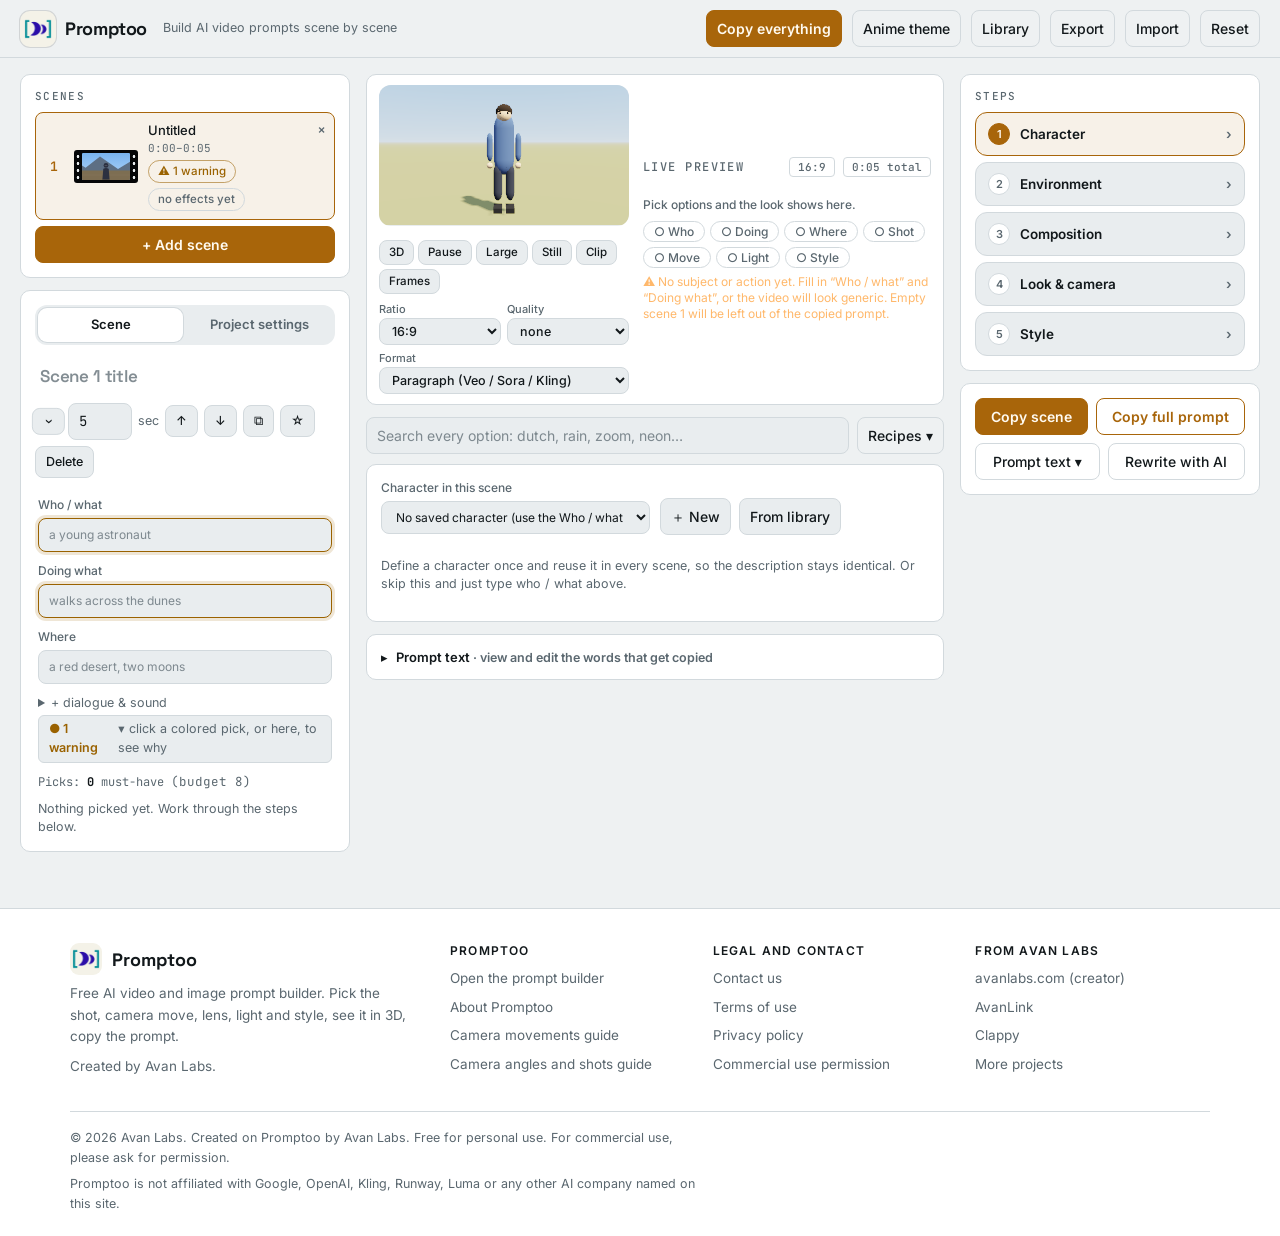
==== commit 2a4088b7: "AI rewrite: show provider errors, handle reasoning models and no-system-role models; stop 404 spam f" ====
--- a/app.html
+++ b/app.html
@@ -1,1213 +1,1214 @@
-<!doctype html>
-<html lang="en">
-<head>
-<meta charset="utf-8">
-<meta name="viewport" content="width=device-width,initial-scale=1">
-<title>Promptoo Prompt Builder: Free AI Video and Image Prompts</title>
-<meta name="description" content="Build AI video and image prompts scene by scene with a live 3D preview. Pick camera moves, lenses, lighting and style. Free, no signup, runs in your browser.">
-<meta name="robots" content="index,follow">
-<meta name="author" content="Avan Labs">
-<meta name="theme-color" content="#0d1113">
-<link rel="canonical" href="https://promptoo.avanlabs.com/app.html">
-<meta property="og:type" content="website"><meta property="og:site_name" content="Promptoo"><meta property="og:title" content="Promptoo Prompt Builder: Free AI Video and Image Prompts"><meta property="og:description" content="Pick camera moves, lenses, lighting and style, see them in 3D, copy the prompt. Free, no signup."><meta property="og:url" content="https://promptoo.avanlabs.com/app.html"><meta property="og:image" content="https://promptoo.avanlabs.com/img/og.png">
-<link rel="stylesheet" href="footer.css">
-<link rel="icon" type="image/png" href="img/favicon.png">
-<link rel="preconnect" href="https://fonts.googleapis.com"><link rel="preconnect" href="https://fonts.gstatic.com" crossorigin>
-<link rel="stylesheet" href="https://fonts.googleapis.com/css2?family=Anton&family=Inter:wght@400;500;600&family=Poppins:wght@400;500;600&family=JetBrains+Mono:wght@400;500;600&family=Space+Grotesk:wght@500;600;700&display=swap">
-<script>try{var sk=localStorage.getItem('promptoo.skin');if(sk)document.documentElement.dataset.skin=sk}catch(e){}</script>
-<style>
-/* Layout concept: an edit suite. Left rail = the timeline (film-strip scenes with timecodes),
-   centre = the workbench (steps), right = the monitor (live prompt). */
-:root{
-  --bg:#0d1113;--panel:#14191c;--panel2:#1b2226;--line:#2a343a;--txt:#e7ecee;--mut:#8b979e;
-  --acc:#eba33a;--acc2:#c98420;--on-acc:#1b1305;--sel:rgba(235,163,58,.12);--grad:#eba33a;
-  --ok:#5fcf9a;--err:#ff6b5e;--warn:#f0b04a;--info:#6cc0dc;
-  --f-ui:"Inter",system-ui,-apple-system,"Segoe UI",sans-serif;
-  --f-disp:"Space Grotesk","Inter",system-ui,sans-serif;
-  --f-mono:"JetBrains Mono",ui-monospace,"Cascadia Mono",Consolas,monospace;
-  color-scheme:dark}
-@media (prefers-color-scheme:light){:root{
-  --bg:#eef1f2;--panel:#ffffff;--panel2:#e9edef;--line:#d2d9dd;--txt:#12181b;--mut:#5a676f;
-  --acc:#a8650a;--acc2:#8a5208;--on-acc:#fffaf0;--sel:rgba(168,101,10,.09);--grad:#a8650a;
-  --ok:#157a55;--err:#c0392b;--warn:#9a6200;--info:#1f6f8b;color-scheme:light}}
-*{box-sizing:border-box}
-body{margin:0;background:var(--bg);color:var(--txt);font:14px/1.5 var(--f-ui);min-height:100vh;-webkit-font-smoothing:antialiased}
-button,input,select,textarea{font:inherit;color:var(--txt);background:var(--panel2);border:1px solid var(--line);border-radius:8px;padding:7px 10px}
-button,input,select,textarea,.opt,.scene,.acc-h,.pill,.chip{outline:none}
-:is(button,input,select,textarea,.opt,.scene,.acc-h,.pill,.chip,summary):focus-visible{outline:2px solid color-mix(in srgb,var(--acc) 70%,transparent);outline-offset:1px}
-input:focus,textarea:focus,select:focus{border-color:var(--acc)}
-input::placeholder,textarea::placeholder{color:color-mix(in srgb,var(--mut) 75%,transparent)}
-button{cursor:pointer;transition:border-color .15s,background .15s,color .15s;font-weight:500}
-button:hover{border-color:color-mix(in srgb,var(--txt) 40%,var(--line))}
-button.pri{background:var(--acc);border-color:var(--acc);color:var(--on-acc);font-weight:600}
-button.pri:hover{background:var(--acc2);border-color:var(--acc2)}
-button.ghost{background:transparent}
-button:disabled{opacity:.5;cursor:default}
-textarea{width:100%;resize:vertical}
-input:disabled{opacity:.75;cursor:not-allowed}
-header{display:flex;align-items:center;gap:10px;padding:10px max(20px,env(safe-area-inset-left,0px));position:sticky;top:0;z-index:10;background:var(--bg);border-bottom:1px solid var(--line)}
-.logo .mark{display:grid;place-items:center;width:36px;height:36px;border-radius:10px;background:#F4F2E8;box-shadow:0 0 0 1px rgba(0,0,0,.12);flex:none}.logo .mark img{display:block;width:28px;height:28px}
-.logo{display:flex;align-items:center;gap:9px;font:700 18px var(--f-disp);letter-spacing:-.02em;margin-right:6px}
-.logo svg{color:var(--txt)}
-.tag{color:var(--mut);font-size:12.5px;margin-right:auto}
-main{display:grid;grid-template-columns:330px minmax(0,1fr) 300px;gap:16px;padding:16px max(20px,env(safe-area-inset-left,0px));max-width:1720px;margin:auto;align-items:start}
-@media(max-width:1180px){main{grid-template-columns:300px minmax(0,1fr)}.right{grid-column:1/-1;position:static}}
-@media(max-width:760px){main{grid-template-columns:1fr;padding:12px 16px}header{padding:10px 16px;flex-wrap:wrap}.tag{display:none}}
-.card{background:var(--panel);border:1px solid var(--line);border-radius:10px;padding:14px}
-.right{position:sticky;top:68px;display:flex;flex-direction:column;gap:12px}
-h2{font:500 11px var(--f-mono);letter-spacing:.12em;text-transform:uppercase;color:var(--mut);margin:0 0 9px}
-.hint{color:var(--mut);font-size:12.5px}
-label.f{display:block;font-size:12px;color:var(--mut);margin-bottom:10px;font-weight:500}
-label.f>input,label.f>textarea,label.f>select{width:100%;margin-top:4px;font-weight:400}
-.bar{display:flex;gap:8px;flex-wrap:wrap;margin-top:8px}
-.grid2{display:grid;grid-template-columns:1fr 1fr;gap:10px}@media(max-width:700px){.grid2{grid-template-columns:1fr}}
-.grid3{display:grid;grid-template-columns:repeat(3,minmax(0,1fr));gap:0 10px;align-items:end}@media(max-width:900px){.grid3{grid-template-columns:1fr}}
-details.set{margin-top:12px;border-top:1px solid var(--line);padding-top:8px}
-details.set summary{cursor:pointer;font:500 11px var(--f-mono);letter-spacing:.12em;text-transform:uppercase;color:var(--mut);padding:4px 0}
-/* timeline: scenes as film frames */
-.scene{display:grid;grid-template-columns:20px 64px minmax(0,1fr);column-gap:10px;align-items:center;padding:8px;border:1px solid var(--line);border-radius:8px;margin-bottom:6px;cursor:pointer;background:var(--panel2);transition:border-color .15s,background .15s}
-.scene:hover{border-color:color-mix(in srgb,var(--txt) 35%,var(--line))}
-.scene b{grid-row:1/3;grid-column:1;font:600 13px var(--f-mono);color:var(--mut);text-align:center}
-.scene .mini{grid-row:1/3;grid-column:2}
-.scene span{align-self:end;overflow:hidden;text-overflow:ellipsis;white-space:nowrap;font-weight:500;font-size:13px}
-.scene small{align-self:start;font:400 11px var(--f-mono);color:var(--mut);font-variant-numeric:tabular-nums}
-.scene{position:relative}
-.sdel{position:absolute;top:4px;right:4px;width:22px;height:22px;border:0;border-radius:5px;background:transparent;color:var(--mut);font:600 12px var(--f-mono);cursor:pointer;opacity:.55;line-height:1}
-.scene:hover .sdel,.scene.on .sdel,.sdel:focus-visible{opacity:1}
-.sdel:hover{background:color-mix(in srgb,#e5484d 22%,transparent);color:#e5484d}
-.scene.on{border-color:var(--acc);background:var(--sel)}.scene.on b{color:var(--acc)}
-.mini{position:relative;background:#050607;border-radius:3px;padding:3px 8px;width:64px}
-.mini::before,.mini::after{content:"";position:absolute;top:3px;bottom:3px;width:4px;background:radial-gradient(circle,var(--panel2) 1.1px,transparent 1.6px) 0 0/4px 7px repeat-y}
-.mini::before{left:2px}.mini::after{right:2px}
-.mini .th{border-radius:1px}
-/* scene header */
-.edtop{display:flex;gap:6px;align-items:center;margin-bottom:12px;flex-wrap:wrap}
-.edtop input.t{flex:1;min-width:140px;font:600 17px var(--f-disp);letter-spacing:-.01em;background:transparent;border-color:transparent;padding-left:4px}
-.edtop input.t:hover{border-color:var(--line)}.edtop input.t:focus{background:var(--panel2)}
-.edtop input.d{width:64px;font-family:var(--f-mono);font-variant-numeric:tabular-nums}
-.ib{padding:6px 10px;font-size:12.5px}
-/* picks */
-.sel{display:flex;flex-wrap:wrap;gap:6px;min-height:30px;align-items:center;margin:12px 0}
-.pill{display:inline-flex;gap:7px;align-items:center;background:var(--panel2);border:1px solid var(--line);padding:3px 5px 3px 9px;border-radius:6px;font-size:12.5px;cursor:pointer}
-.pill i{font:500 10px var(--f-mono);font-style:normal;color:var(--mut);text-transform:uppercase;letter-spacing:.06em}
-.pill u{text-decoration:none;cursor:pointer;color:var(--mut);padding:0 4px;border-radius:4px}.pill u:hover{color:var(--txt);background:var(--line)}
-.pill.e{border-color:var(--err);background:color-mix(in srgb,var(--err) 15%,transparent)}
-.pill.w{border-color:var(--warn);background:color-mix(in srgb,var(--warn) 14%,transparent)}
-input.bad,textarea.bad{border-color:var(--err) !important;box-shadow:0 0 0 3px color-mix(in srgb,var(--err) 20%,transparent)}
-input.warnf,textarea.warnf{border-color:var(--warn) !important;box-shadow:0 0 0 3px color-mix(in srgb,var(--warn) 16%,transparent)}
-.dot{width:8px;height:8px;border-radius:50%;display:inline-block;flex:none}.dot.e{background:var(--err)}.dot.w{background:var(--warn)}
-.chk{margin-top:2px}
-.sel.shut{margin:10px 0 0}.sel+.budget,.budget+.sel{margin-top:10px}
-.ptog{border:1px solid var(--line);background:transparent;color:var(--mut);border-radius:6px;padding:4px 10px;font:500 11px var(--f-mono);cursor:pointer}
-.ptog:hover{color:var(--txt);border-color:var(--mut)}
-.cchip{display:inline-flex;gap:12px;align-items:center;padding:4px 10px;border-radius:6px;background:var(--panel2);border:1px solid var(--line);cursor:pointer;font-size:12.5px}
-.cchip.ok{color:var(--ok);cursor:default}.cchip b{font-weight:600}.cchip b.r{color:var(--err)}.cchip b.a{color:var(--warn)}.cchip b.g{color:var(--mut)}
-.why{margin-top:8px;display:flex;flex-direction:column;gap:6px}
-.wi{display:flex;gap:10px;padding:10px 12px;border-radius:8px;background:var(--panel2);border:1px solid var(--line);font-size:13px}
-.wi.e{border-color:color-mix(in srgb,var(--err) 55%,var(--line))}.wi.w{border-color:color-mix(in srgb,var(--warn) 50%,var(--line))}
-.wi .inv{color:var(--mut);font:400 11.5px var(--f-mono);margin-top:4px}
-.wi .bar{margin-top:6px}.wi .bar button{padding:3px 10px;font-size:12px}
-/* steps */
-.steps{display:flex;gap:2px;margin:20px 0 14px;border-bottom:1px solid var(--line);overflow-x:auto}
-.stp{display:flex;gap:9px;align-items:center;padding:10px 14px;background:transparent;border:0;border-bottom:2px solid transparent;border-radius:0;margin-bottom:-1px;color:var(--mut);font:600 13.5px var(--f-ui);white-space:nowrap}
-.stp:hover{color:var(--txt);border-color:transparent;border-bottom-color:var(--line)}
-.stp .n{font:500 11px var(--f-mono);color:var(--mut)}
-.stp em{font:500 11px var(--f-mono);font-style:normal;background:var(--acc);color:var(--on-acc);border-radius:4px;padding:0 6px}
-.stp.on{color:var(--txt);border-bottom-color:var(--acc)}.stp.on .n{color:var(--acc)}
-.sech{display:flex;align-items:center;justify-content:space-between;margin:4px 0 10px}
-.sech h2{margin:0}
-/* option groups */
-.acc{border:1px solid var(--line);border-radius:10px;margin-bottom:8px;overflow:hidden;background:var(--panel)}
-.acc.open{border-color:color-mix(in srgb,var(--acc) 55%,var(--line))}
-.acc-h{display:flex;gap:10px;align-items:center;padding:11px 14px;cursor:pointer;user-select:none}
-.acc-h:hover{background:var(--panel2)}
-.acc-h .ic{display:none}
-.acc-h b{font:600 14px var(--f-disp);letter-spacing:-.005em}
-.acc-h .sum{flex:1;color:var(--acc);font-size:12.5px;overflow:hidden;text-overflow:ellipsis;white-space:nowrap}
-.acc-h .ch{color:var(--mut);transition:transform .2s}.acc.open .ch{transform:rotate(90deg)}
-.acc-b{padding:6px 14px 14px}
-.opts{display:grid;grid-template-columns:repeat(auto-fill,minmax(156px,1fr));gap:10px}
-.opt{cursor:pointer;border:1.5px solid transparent;border-radius:10px;padding:5px;background:var(--panel2);position:relative;transition:border-color .15s,transform .15s}
-.opt:hover{border-color:color-mix(in srgb,var(--txt) 30%,var(--line));transform:translateY(-1px)}
-.opt.on{border-color:var(--acc);background:var(--sel)}
-.opt.on::after{content:"✓";position:absolute;top:9px;right:9px;width:18px;height:18px;border-radius:4px;background:var(--acc);color:var(--on-acc);display:grid;place-items:center;font:700 11px var(--f-ui);z-index:3}
-.opt .lbl{font-size:12.5px;font-weight:500;padding:7px 3px 2px;line-height:1.3}
-.cust{margin-top:12px;display:flex;gap:8px}.cust input{flex:1}
-.morebtn{margin-top:12px}
-.gpanel{display:flex;flex-wrap:wrap;gap:6px;margin-bottom:10px}
-.gpanel label{display:flex;gap:7px;align-items:center;background:var(--panel2);border:1px solid var(--line);padding:5px 10px;border-radius:6px;cursor:pointer;font-size:12.5px}
-.gpanel input{width:auto;padding:0}
-/* character step */
-.cgrid{display:grid;grid-template-columns:repeat(auto-fill,minmax(250px,1fr));gap:14px}
-.cf .f{margin-bottom:6px}.cf .f span{display:block}
-.cf .chips{display:flex;flex-wrap:wrap;gap:5px}
-.chip{padding:2px 9px;border-radius:6px;border:1px solid var(--line);background:var(--panel2);cursor:pointer;font-size:12px;color:var(--mut)}
-.chip:hover{border-color:var(--acc);color:var(--txt)}
-.cprev{background:var(--panel2);border:1px dashed var(--line);border-radius:8px;padding:10px 12px;font-size:13px}
-.budget{display:flex;gap:12px;align-items:center;flex-wrap:wrap;margin-top:10px;font:400 12px var(--f-mono);color:var(--mut)}
-.budget b{color:var(--txt)}.budget.over{color:var(--warn)}.budget button{padding:3px 10px;font:500 12px var(--f-ui)}
-.prirow{display:flex;gap:6px;align-items:center;margin-top:8px;flex-wrap:wrap}.prirow button{padding:3px 10px;font-size:12px}
-.pill.pn{border-style:dashed}.pill.po{opacity:.5;text-decoration:line-through}
-.starbtn{border:0;background:transparent;color:var(--mut);padding:0 4px;font-size:13px;margin-left:4px;border-radius:4px}.starbtn.on{color:var(--acc)}
-/* monitor (prompt output) */
-.monbar{display:flex;gap:8px;margin:-2px 0 10px}
-.monbar span{font:500 11px var(--f-mono);padding:2px 8px;border:1px solid var(--line);border-radius:4px;color:var(--mut);font-variant-numeric:tabular-nums}
-.out{white-space:pre-wrap;min-height:90px;line-height:1.55}
-#sceneOut{font-size:13.5px}#fullOut{font:12px/1.6 var(--f-mono)}
-/* library + modals */
-.modal{position:fixed;inset:0;background:rgba(6,8,9,.72);backdrop-filter:blur(2px);z-index:40;display:grid;place-items:center;padding:20px}.modal[hidden]{display:none}
-.mp{background:var(--panel);width:min(1100px,100%);max-height:90vh;overflow:auto;border-radius:12px;border:1px solid var(--line);padding:18px}
-.mph{display:flex;gap:10px;align-items:center;flex-wrap:wrap;margin-bottom:12px}.mph h3{margin:0;font:700 19px var(--f-disp);letter-spacing:-.01em;flex:1}
-.tabs{display:flex;gap:6px;margin:12px 0;align-items:center;flex-wrap:wrap}.tabs button.on{background:var(--acc);border-color:var(--acc);color:var(--on-acc)}
-.savebox{display:flex;gap:8px;flex-wrap:wrap;background:var(--panel2);border:1px dashed var(--line);border-radius:8px;padding:10px}.savebox input{flex:1;min-width:160px}
-.lgrid{display:grid;grid-template-columns:repeat(auto-fill,minmax(340px,1fr));gap:12px}
-.lcard{display:flex;gap:12px;background:var(--panel2);border:1px solid var(--line);border-radius:10px;padding:10px}
-.lcard:hover{border-color:color-mix(in srgb,var(--txt) 35%,var(--line))}.lcard:hover .th *{animation-play-state:running !important}
-.lth{width:150px;flex:none}.lb{flex:1;min-width:0}.lb p{margin:3px 0}.lb b{font:600 14px var(--f-disp)}
-.badge{font:500 10px var(--f-mono);text-transform:uppercase;letter-spacing:.08em;border:1px solid var(--line);padding:1px 6px;border-radius:4px;margin-left:8px;color:var(--mut)}
-.lb .bar button{padding:5px 9px;font-size:12.5px}
-.toast{position:fixed;bottom:18px;left:50%;transform:translateX(-50%);background:var(--txt);color:var(--bg);padding:8px 16px;border-radius:8px;opacity:0;transition:opacity .2s;pointer-events:none;font-weight:600;z-index:50}.toast.show{opacity:1}
-@media (prefers-reduced-motion:reduce){*,*::before,*::after{animation-duration:.01ms !important;animation-iteration-count:1 !important;transition-duration:.01ms !important}}
-
-/* ---------- thumbnails ---------- */
-.th{position:relative;aspect-ratio:16/9;overflow:hidden;border-radius:9px;background:#000;perspective:380px;isolation:isolate}
-.th .scn{position:absolute;width:200%;height:200%;left:-50%;top:-50%;transform-origin:var(--to,50% 50%);transform:var(--tf,none);filter:var(--f,none)}
-.th .ov{position:absolute;inset:0;pointer-events:none;z-index:1}
-.th .gl{position:absolute;right:6px;bottom:4px;z-index:2;font-size:15px;text-shadow:0 1px 4px #000a;font-weight:400}
-.th .ots{position:absolute;left:-10%;bottom:-25%;width:46%;height:80%;background:#0a0c11;border-radius:50% 50% 0 0;z-index:1}
-.th .pov{position:absolute;bottom:-12%;width:26%;height:40%;background:#d9a98a;border-radius:50% 50% 20% 20%;z-index:1}
-.th .pov.l{left:12%;transform:rotate(-12deg)}.th .pov.r{right:12%;transform:rotate(12deg)}
-.th.fish::after{content:"";position:absolute;inset:0;background:radial-gradient(circle,transparent 48%,#000 74%);z-index:1}
-.th .flare{position:absolute;left:0;right:0;top:48%;height:3px;background:linear-gradient(90deg,transparent,#6fb9ff,#fff,#6fb9ff,transparent);filter:blur(1px);z-index:1}
-.th .dots{position:absolute;inset:0;z-index:1;background:radial-gradient(circle,rgba(0,0,0,.55) 1.1px,transparent 1.5px) 0 0/5px 5px;mix-blend-mode:multiply}
-.th .pgrid{position:absolute;inset:0;z-index:1;background:linear-gradient(rgba(0,0,0,.4) 1px,transparent 1px) 0 0/6px 6px,linear-gradient(90deg,rgba(0,0,0,.4) 1px,transparent 1px) 0 0/6px 6px}
-.sfh{font:500 11px var(--f-mono);letter-spacing:.12em;text-transform:uppercase;color:var(--mut);margin:14px 0 6px}
-.sfams{display:flex;flex-wrap:wrap;gap:6px;margin-bottom:4px}
-.sfam{border:1px solid var(--line);background:transparent;color:var(--mut);border-radius:999px;padding:4px 12px;font:500 12px var(--f-ui,inherit);cursor:pointer}
-.sfam:hover{color:var(--txt)}.sfam.on{background:var(--sel);border-color:var(--acc);color:var(--txt)}
-.opt{position:relative}.opt .sx{position:absolute;top:4px;right:4px;z-index:3;width:18px;height:18px;border-radius:5px;background:rgba(0,0,0,.6);color:#fff;text-align:center;line-height:18px;font-size:12px;text-decoration:none;cursor:pointer}
-.opt .sx:hover{background:#e5484d}
-.th .lines{position:absolute;inset:0;background:repeating-linear-gradient(0deg,rgba(0,0,0,.35) 0 1px,transparent 1px 3px);z-index:1}
-.th .grain{position:absolute;inset:0;opacity:.35;mix-blend-mode:overlay;z-index:1;background-image:url("data:image/svg+xml;utf8,<svg xmlns='http://www.w3.org/2000/svg' width='120' height='120'><filter id='n'><feTurbulence baseFrequency='.9' numOctaves='2'/></filter><rect width='120' height='120' filter='url(%23n)'/></svg>")}
-.th .bars::before,.th .bars::after{content:"";position:absolute;left:0;right:0;height:13%;background:#000;z-index:2}.th .bars::before{top:0}.th .bars::after{bottom:0}
-.th .bars{position:absolute;inset:0;z-index:2}
-.th.chroma .scn{filter:var(--f) drop-shadow(2px 0 0 rgba(255,0,0,.55)) drop-shadow(-2px 0 0 rgba(0,200,255,.55))}
-.th *{animation-play-state:paused}
-.opt:hover .th *,.opt.on .th *,.th.live *{animation-play-state:running !important}
-/* camera moves */
-.a-push .scn{animation:k-push 1.8s ease-in-out infinite alternate}
-.a-pull .scn{animation:k-pull 1.8s ease-in-out infinite alternate}
-.a-panl .scn{animation:k-panl 1.8s ease-in-out infinite alternate}
-.a-panr .scn{animation:k-panr 1.8s ease-in-out infinite alternate}
-.a-tiltu .scn{animation:k-tiltu 1.8s ease-in-out infinite alternate}
-.a-tiltd .scn{animation:k-tiltd 1.8s ease-in-out infinite alternate}
-.a-track .bgL,.a-steady .bgL{transform-box:view-box;animation:k-bg 1.6s linear infinite alternate}
-.a-steady .figL{animation:k-bob .6s ease-in-out infinite alternate}
-.a-hand .scn{animation:k-hand .5s linear infinite}
-.a-orbit .bgL{animation:k-bg2 2s ease-in-out infinite alternate}
-.a-orbit .figL{transform-box:view-box;transform-origin:160px 100px;animation:k-turn 2s ease-in-out infinite alternate}
-.a-crane .scn{animation:k-crane 2s ease-in-out infinite alternate}
-.a-drone .scn{animation:k-drone 2.2s ease-in-out infinite alternate}
-.a-dolly .scn{animation:k-dolly 2s ease-in-out infinite alternate}
-.a-dolly .figL{transform-box:view-box;transform-origin:160px 135px;animation:k-dollyf 2s ease-in-out infinite alternate}
-.a-whip .scn{animation:k-whip 2s ease-in-out infinite}
-@keyframes k-push{to{transform:scale(1.7)}}
-@keyframes k-pull{from{transform:scale(1.7)}to{transform:scale(1)}}
-@keyframes k-panl{from{transform:translateX(-9%)}to{transform:translateX(9%)}}
-@keyframes k-panr{from{transform:translateX(9%)}to{transform:translateX(-9%)}}
-@keyframes k-tiltu{from{transform:translateY(-9%)}to{transform:translateY(9%)}}
-@keyframes k-tiltd{from{transform:translateY(9%)}to{transform:translateY(-9%)}}
-@keyframes k-bg{from{transform:translateX(30px)}to{transform:translateX(-30px)}}
-@keyframes k-bg2{from{transform:translateX(-45px)}to{transform:translateX(45px)}}
-@keyframes k-bob{to{transform:translateY(-2px)}}
-@keyframes k-turn{from{transform:scaleX(1)}to{transform:scaleX(.5)}}
-@keyframes k-hand{0%{transform:translate(0,0) rotate(0)}20%{transform:translate(1.2%,-.8%) rotate(.6deg)}40%{transform:translate(-.9%,1%) rotate(-.5deg)}60%{transform:translate(1%,.7%) rotate(.4deg)}80%{transform:translate(-1.2%,-.5%) rotate(-.3deg)}100%{transform:translate(0,0)}}
-@keyframes k-crane{from{transform:translateY(10%) scale(1)}to{transform:translateY(-7%) scale(1.3)}}
-@keyframes k-drone{from{transform:translateY(12%) scale(1.6)}to{transform:translateY(-5%) scale(1.15)}}
-@keyframes k-dolly{from{transform:scale(1)}to{transform:scale(1.45)}}
-@keyframes k-dollyf{from{transform:scale(1)}to{transform:scale(.69)}}
-@keyframes k-whip{0%,30%{transform:translateX(26%);filter:blur(0)}45%{transform:translateX(-4%);filter:blur(6px)}60%,100%{transform:translateX(-26%);filter:blur(0)}}
-/* pacing */
-.pace{background:linear-gradient(#1c2340,#0d1226)}
-.pace .track{position:absolute;left:10%;right:10%;top:62%;height:2px;background:#ffffff33}
-.pace .dot{position:absolute;top:calc(62% - 7px);left:10%;width:14px;height:14px;border-radius:50%;background:var(--acc);box-shadow:0 0 12px var(--acc);animation:k-dot var(--d,2s) var(--e,linear) infinite alternate}
-@keyframes k-dot{to{left:calc(90% - 14px)}}
-.pace .lbl2{position:absolute;left:10px;top:8px;font-size:11px;color:#fff9;z-index:2}
-.pace.tl{background:linear-gradient(90deg,#10204f,#ff9a4d,#ffd9a0,#6fb4ff,#10204f);background-size:400% 100%;animation:k-day 1.6s linear infinite}
-@keyframes k-day{to{background-position:100% 0}}
-.pace.cuts{animation:k-cuts .9s steps(1) infinite}
-@keyframes k-cuts{0%{background:#3b4a9c}25%{background:#9c3b6a}50%{background:#2f8c6a}75%{background:#b88a2c}}
-.pace.pulse .dot{animation:k-dot .6s ease-in-out infinite alternate,k-pulse .3s infinite alternate}
-@keyframes k-pulse{to{transform:scale(1.5)}}
-/* transitions */
-.tr .ta,.tr .tb{position:absolute;inset:0;display:grid;place-items:center;font-size:26px}
-.tr .ta{background:linear-gradient(135deg,#2c5fff,#25c2ff)}.tr .tb{background:linear-gradient(135deg,#ff7a3d,#ffcf5a)}
-.tr .ta::after{content:"";width:34%;aspect-ratio:1;border-radius:50%;background:#fff;opacity:.9}
-.tr .tb::after{content:"";width:34%;aspect-ratio:1;border-radius:20%;background:#fff;opacity:.9}
-.tr.match .tb::after{border-radius:50%}
-.tr .flash{position:absolute;inset:0;background:#fff;opacity:0;z-index:2}
-.tr-cut .tb,.tr-match .tb,.tr-smash .tb{animation:k-cut 2.4s steps(1) infinite}
-.tr-smash .flash{animation:k-flash 2.4s infinite}
-.tr-fadein .ta{background:#000}.tr-fadein .ta::after{display:none}.tr-fadein .tb{animation:k-fade 2.4s linear infinite}
-.tr-fadeout .tb{background:#000}.tr-fadeout .tb::after{display:none}.tr-fadeout .tb{animation:k-fade 2.4s linear infinite}
-.tr-dissolve .tb{animation:k-fade 2.4s ease-in-out infinite}
-.tr-whip .tb{animation:k-wipeb 2.4s ease-in-out infinite}.tr-whip .ta{animation:k-wipea 2.4s ease-in-out infinite}
-@keyframes k-cut{0%,49%{opacity:0}50%,100%{opacity:1}}
-@keyframes k-flash{0%,48%{opacity:0}50%{opacity:.9}60%,100%{opacity:0}}
-@keyframes k-fade{0%,15%{opacity:0}75%,100%{opacity:1}}
-@keyframes k-wipeb{0%,30%{transform:translateX(100%);filter:blur(0)}50%{transform:translateX(0);filter:blur(0)}40%{filter:blur(6px)}100%{transform:translateX(0)}}
-@keyframes k-wipea{0%,30%{transform:translateX(0)}50%,100%{transform:translateX(-100%)}}
-[hidden]{display:none !important}
-
-/* ---------- preview banner (top of the middle column) and shrinkable scene details ---------- */
-.center>.pv{margin-bottom:12px}
-.pv-row{display:grid;grid-template-columns:minmax(0,340px) minmax(0,1fr);gap:16px;align-items:stretch}
-@media(max-width:760px){.pv-row{grid-template-columns:1fr}}
-.pv-side{display:flex;flex-direction:column;gap:8px;min-width:0}
-.pv-act{margin-top:auto}
-.pv-act .bar{margin-top:8px}
-.scard .edtop{align-items:center}
-#scToggle{padding:6px 10px;transition:transform .25s}.scard.open #scToggle{transform:rotate(90deg)}
-.scsum{display:flex;align-items:center;gap:10px;margin-top:10px;padding:8px 12px;border-radius:10px;background:var(--panel2);color:var(--mut);font-size:13px;cursor:pointer}
-.scsum:hover{color:var(--txt)}
-.scsum .sctxt{flex:1;min-width:0;overflow:hidden;text-overflow:ellipsis;white-space:nowrap}
-.scsum b{font-weight:600}.scsum b.r{color:var(--err)}.scsum b.a{color:var(--warn)}.scsum b.g{color:var(--mut)}
-.scard.open .scsum{display:none}
-.sc-b{display:grid;grid-template-rows:0fr;transition:grid-template-rows .3s ease}
-.scard.open .sc-b{grid-template-rows:1fr}
-.sc-in{overflow:hidden;min-height:0;padding:0 3px}
-.sc-in>.grid3{margin-top:12px}
-.scard:not(.open) .sc-in{visibility:hidden;transition:visibility 0s .3s}
-/* left column stack + compact preview + scene card in a narrow column */
-.left{display:flex;flex-direction:column;gap:12px;min-width:0}
-.left .grid3{grid-template-columns:1fr}
-.left details.set{border-top:0;margin-top:0;padding-top:0}
-.left .edtop input.t{flex:1 1 100%;order:-1;margin-bottom:2px}
-.left .edtop{margin-bottom:6px}
-.center>.pv{padding:10px 12px;margin-bottom:12px}
-.pv-row{grid-template-columns:minmax(0,200px) minmax(0,1fr)!important;gap:14px}
-.pv-side{gap:4px;justify-content:center}
-.pvh h2{font-size:12px}
-.pv-cap{margin-top:0;display:-webkit-box;-webkit-line-clamp:2;-webkit-box-orient:vertical;overflow:hidden;font-size:12px;line-height:1.4}
-#warn{font-size:12px;line-height:1.35}
-.pv-act{margin-top:6px}.pv-act .bar{margin-top:0;flex-wrap:wrap;gap:6px}
-.pv .bar button{padding:5px 12px;font-size:12.5px}
-.pv-opts{display:flex;flex-wrap:wrap;gap:8px;margin-top:6px}
-.pv-opts label{display:flex;flex-direction:column;gap:2px;font:500 11px var(--f-ui);color:var(--mut);min-width:0}
-.pv-opts select{padding:4px 8px;font-size:12.5px;max-width:190px}
-.pv-act2 .bar{margin-top:0}.pv-act2 .bar+.bar{margin-top:8px}
-.pv-act2 .bar button{flex:1 1 auto}
-.ltab-bar{display:flex;gap:4px;margin-bottom:12px;padding:3px;background:var(--panel2);border-radius:12px}
-.ltab{flex:1;border:0;background:transparent;padding:7px 10px;border-radius:9px;font-weight:600;font-size:13px;color:var(--mut)}
-.ltab:hover{color:var(--txt);border:0}
-.ltab.on{background:var(--panel);color:var(--txt);box-shadow:0 0 0 1px var(--line)}
-.ltabs .scard{background:none;border:0;padding:0;box-shadow:none;border-radius:0}
-#projPanel .f:first-child{margin-top:0}
-html[data-skin="anime"] .ltab-bar{border-radius:999px}html[data-skin="anime"] .ltab{border-radius:999px}
-.pv-row{grid-template-columns:minmax(0,250px) minmax(0,1fr)!important}
-.pv-media{display:flex;flex-direction:column;gap:8px;min-width:0}
-.pv-media .pv-opts{display:grid;grid-template-columns:1fr 1fr;gap:6px;margin-top:0}
-.pv-media .pv-opts label.wide{grid-column:1/-1}
-.pv-media .pv-opts select{width:100%;max-width:none}
-.scene .sbs{grid-column:3;display:flex;flex-wrap:wrap;gap:5px;margin-top:5px}
-.scene b,.scene .mini{grid-row:1/4}
-.sbadge{padding:2px 9px;border-radius:999px;border:1px solid var(--line);background:transparent;color:var(--mut);font:500 11.5px var(--f-ui);line-height:1.5}
-.sbadge:hover{border-color:var(--acc);color:var(--txt)}
-.sbadge.w{border-color:color-mix(in srgb,var(--warn) 55%,transparent);color:var(--warn)}
-.sbadge.e{border-color:color-mix(in srgb,var(--err) 60%,transparent);color:var(--err)}
-/* ---------- group tabs, families, search, recipes, checklist ---------- */
-.gtabs{display:flex;flex-wrap:wrap;gap:6px;margin:8px 0 14px}
-.gtab{display:inline-flex;align-items:center;gap:7px;padding:7px 13px;border-radius:999px;border:1px solid var(--line);background:var(--panel2);color:var(--txt);font:600 13px var(--f-ui)}
-.gtab:hover{border-color:var(--acc)}
-.gtab.on{background:var(--acc);border-color:var(--acc);color:var(--on-acc)}
-.gtab em{font-style:normal;font-size:11px;line-height:1;padding:3px 7px;border-radius:999px;background:var(--sel);color:var(--acc)}
-.gtab.on em{background:rgba(255,255,255,.28);color:var(--on-acc)}
-.gtab .dot{width:8px;height:8px;border-radius:50%;display:inline-block}.gtab .dot.e{background:var(--err)}.gtab .dot.w{background:var(--warn)}
-.gtab.more{border-style:dashed;background:transparent;color:var(--mut)}
-.gfams{display:flex;flex-wrap:wrap;gap:6px;margin-bottom:10px}
-.gfam{padding:4px 11px;border-radius:999px;border:1px solid var(--line);background:transparent;color:var(--mut);font:500 12px var(--f-ui)}
-.gfam.on{background:var(--sel);border-color:var(--acc);color:var(--txt)}
-.gfam em{font-style:normal;color:var(--acc);font-weight:700}
-.qbar{display:flex;gap:8px;margin-bottom:10px}.qbar input{flex:1;min-width:0}
-.recs{display:grid;grid-template-columns:repeat(auto-fill,minmax(200px,1fr));gap:8px;margin-bottom:12px}
-.rec{display:flex;flex-direction:column;align-items:flex-start;gap:2px;text-align:left;padding:10px 12px;border-radius:12px;border:1px solid var(--line);background:var(--panel2)}
-.rec:hover{border-color:var(--acc)}.rec span{font-weight:400;font-size:12px;color:var(--mut)}
-.pv-check{display:flex;flex-wrap:wrap;gap:5px;margin:2px 0}
-.ck{padding:2px 10px;border-radius:999px;border:1px solid var(--line);background:transparent;color:var(--mut);font:500 12px var(--f-ui)}
-.ck.ok{border-color:transparent;background:var(--sel);color:var(--acc)}.ck:hover{border-color:var(--acc)}
-/* ---------- 3D preview ---------- */
-.pv-3d{position:relative;line-height:0;max-width:100%;max-height:100%}.pv-3d canvas{display:block}.pv-3d .ov3{position:absolute;left:0;top:0;pointer-events:none}
-.pv-tools{display:flex;flex-wrap:wrap;gap:4px;margin-top:6px}.pv-tools button{padding:3px 9px;font-size:11.5px;border-radius:8px}
-#big3d{position:fixed;inset:0;z-index:60;background:rgba(0,0,0,.6);display:grid;place-items:center}#big3d[hidden]{display:none}
-.b3-card{background:var(--panel);border:1px solid var(--line);border-radius:16px;padding:14px;max-width:96vw;max-height:94vh;overflow:auto}
-.b3-head{display:flex;gap:8px;align-items:center;margin-bottom:10px;flex-wrap:wrap}.b3-body{display:flex;gap:16px;flex-wrap:wrap;align-items:flex-start}
-.b3-view{line-height:0;border-radius:10px;overflow:hidden;background:#000}.b3-side{width:300px}.b3-side canvas{width:300px;height:300px;border-radius:12px;display:block;background:var(--panel2);touch-action:none;cursor:crosshair}
-.t3img{width:100%;display:block;border-radius:inherit;aspect-ratio:16/9;object-fit:cover}
-/* ---------- side section: live preview + vertical steps ---------- */
-.center{min-width:0}
-.pdraw{margin-top:12px}.pdraw summary{cursor:pointer;font:600 13px var(--f-ui);list-style:none}.pdraw summary::-webkit-details-marker{display:none}
-.pdraw summary::before{content:"▸";display:inline-block;margin-right:8px;transition:transform .2s}.pdraw[open] summary::before{transform:rotate(90deg)}
-.pdraw[open] summary{margin-bottom:10px}
-.pvh{display:flex;align-items:center;justify-content:space-between;gap:8px;margin-bottom:8px}.pvh h2{margin:0}.pvh .monbar{margin:0}
-.pv-stage{display:flex;align-items:center;justify-content:center;aspect-ratio:16/9;background:var(--panel2);border-radius:12px;overflow:hidden}
-.pv-frame{max-width:100%;max-height:100%;overflow:hidden;border-radius:6px}
-.pv-frame .th{width:100%;height:100%;aspect-ratio:auto;border-radius:0}
-.pv-cap{margin-top:8px;font:500 12px var(--f-ui);color:var(--mut);min-height:18px}
-.pv .bar .pri{flex:1 1 auto}
-button.pri.alt{background:transparent;color:var(--acc);border-color:var(--acc)}button.pri.alt:hover{background:var(--sel);border-color:var(--acc)}
-#stepper{display:flex;flex-direction:column;gap:6px}
-.vstep{border:1px solid var(--line);border-radius:12px;background:var(--panel2);overflow:hidden;transition:border-color .2s,background .2s}
-.vstep.on{border-color:var(--acc);background:var(--sel)}
-.vstep .stp{width:100%;display:flex;align-items:center;gap:10px;padding:10px 12px;margin:0;background:transparent;border:0;border-radius:0;text-align:left;color:var(--txt);font:600 13.5px var(--f-ui)}
-.vstep .stp.on{background:transparent;border:0;color:var(--txt)}
-.vstep .stp:hover{background:color-mix(in srgb,var(--txt) 6%,transparent)}
-.vstep .stp .n{display:grid;place-items:center;width:22px;height:22px;border-radius:50%;background:var(--panel);border:1px solid var(--line);font:600 11px var(--f-ui);color:var(--mut)}
-.vstep.on .stp .n{background:var(--acc);border-color:var(--acc);color:var(--on-acc)}
-.vstep .stp .nm{flex:1}
-.vstep .stp .ch{color:var(--mut);transition:transform .28s ease}.vstep.open .stp .ch{transform:rotate(90deg)}
-.vs-b{display:grid;grid-template-rows:0fr;transition:grid-template-rows .3s ease}
-.vstep.open .vs-b{grid-template-rows:1fr}
-.vs-in{overflow:hidden;min-height:0}
-.vs-pad{display:flex;flex-wrap:wrap;gap:6px;padding:2px 12px 12px}
-.vs-pad .pill{font-size:12px}
-
-/* ---------- Anime skin (palette and shapes taken from the "Anime Theme UI" Figma community file):
-   teal #127F96, dark teal #15444E, cream #E7E5D6, Poppins text, heavy condensed headlines, pill buttons, big radii ---------- */
-html[data-skin="anime"]{
-  --bg:#E7E5D6;--panel:#F4F2E8;--panel2:#DCD9C7;--line:#C2BFAA;--txt:#15444E;--mut:#587780;
-  --acc:#127F96;--acc2:#0E6277;--on-acc:#F6F4EA;--sel:rgba(18,127,150,.13);--grad:#127F96;
-  --ok:#1b7a52;--err:#b83a2e;--warn:#8f5a00;--info:#127F96;
-  --f-ui:"Poppins","Inter",system-ui,sans-serif;--f-disp:"Anton","Poppins",Impact,sans-serif;--f-mono:"Poppins","Inter",system-ui,sans-serif;
-  color-scheme:light}
-html[data-skin="anime"] body{background:var(--bg)}
-html[data-skin="anime"] header{background:#127F96;color:#E7E5D6;border:0;border-radius:0 0 30px 30px;padding-top:12px;padding-bottom:12px;box-shadow:0 0 0 6px #E7E5D6,0 0 0 7px rgba(21,68,78,.0)}
-html[data-skin="anime"] header .tag{color:#cfe3e6}
-html[data-skin="anime"] header .logo{font:400 26px var(--f-disp);letter-spacing:.02em;text-transform:lowercase}
-html[data-skin="anime"] header button{border-radius:999px;background:transparent;border:1.5px solid rgba(231,229,214,.7);color:#E7E5D6;padding:6px 16px}
-html[data-skin="anime"] header button:hover{background:rgba(231,229,214,.16);border-color:#E7E5D6}
-html[data-skin="anime"] header button.pri{background:#E7E5D6;color:#15444E;border-color:#E7E5D6;font-weight:600}
-html[data-skin="anime"] button,html[data-skin="anime"] input,html[data-skin="anime"] select,html[data-skin="anime"] textarea{border-radius:14px}
-html[data-skin="anime"] button{border-radius:999px;padding-left:15px;padding-right:15px}
-html[data-skin="anime"] button.pri{background:#15444E;border-color:#15444E;color:#E7E5D6}
-html[data-skin="anime"] button.pri:hover{background:#0e3139;border-color:#0e3139}
-html[data-skin="anime"] .card,html[data-skin="anime"] .acc,html[data-skin="anime"] .scene,html[data-skin="anime"] .modal>div{border-radius:22px}
-html[data-skin="anime"] .card{border:0;box-shadow:0 1px 0 rgba(21,68,78,.12)}
-html[data-skin="anime"] .opt{border-radius:18px}
-html[data-skin="anime"] .th{border-radius:14px}
-html[data-skin="anime"] .opt.on{border-color:#127F96;background:var(--sel)}
-html[data-skin="anime"] h2,html[data-skin="anime"] .sech h2{font:400 20px var(--f-disp);letter-spacing:.03em;text-transform:uppercase;color:#15444E}
-html[data-skin="anime"] .sfh,html[data-skin="anime"] details.set summary{font:600 11px var(--f-ui);letter-spacing:.1em}
-html[data-skin="anime"] .scene.on{border-color:#127F96;background:var(--sel)}
-html[data-skin="anime"] .pill{border-radius:999px}
-html[data-skin="anime"] .sfam{border-radius:999px}
-html[data-skin="anime"] .sfam.on{background:#127F96;border-color:#127F96;color:#F6F4EA}
-html[data-skin="anime"] .edtop .t{font:600 18px var(--f-ui);letter-spacing:0;text-transform:none}
-html[data-skin="anime"] header .logo .mark{border-radius:12px}
-html[data-skin="anime"] #warn,html[data-skin="anime"] .warnline{color:#8f5a00}
-html[data-skin="anime"] .mini{border-radius:6px}
-html[data-skin="anime"] .acc-h b,html[data-skin="anime"] .logo b{font:600 14px var(--f-ui);letter-spacing:0;text-transform:none}
-html[data-skin="anime"] #warn{color:#8f5a00 !important}
-html[data-skin="anime"] .vstep{border-radius:18px}
-html[data-skin="anime"] .pv-stage{border-radius:18px}
-html[data-skin="anime"] button.pri.alt{background:transparent;color:#15444E;border-color:#15444E}
-html[data-skin="anime"] button.pri.alt:hover{background:var(--sel)}
-</style>
-</head>
-<body>
-<header>
-  <a class="logo" href="index.html" title="About Promptoo" style="color:inherit;text-decoration:none"><span class="mark"><img src="img/logo.png" width="28" height="28" alt=""></span>Promptoo</a>
-  <div class="tag">Build AI video prompts scene by scene</div>
-  <span style="flex:1"></span>
-  <button class="pri" id="copyAll" title="Copy the complete prompt: quality, format, every scene, negative prompt">Copy everything</button>
-  <button class="ghost" id="skinBtn" title="Switch between the classic dark look and the teal and cream anime look">Anime theme</button>
-  <button class="ghost" id="libBtn">Library</button>
-  <button class="ghost" id="exportBtn">Export</button>
-  <button class="ghost" id="importBtn">Import</button>
-  <button class="ghost" id="resetBtn">Reset</button>
-  <input type="file" id="file" accept=".json" hidden>
-</header>
-
-<main>
-  <div class="left">
-  <aside class="card">
-    <h2>Scenes</h2>
-    <div id="sceneList"></div>
-    <button class="pri" id="addScene" style="width:100%">+ Add scene</button>
-  </aside>
-  <div class="card ltabs">
-    <div class="ltab-bar" role="tablist"><button class="ltab on" data-ltab="scene" role="tab">Scene</button><button class="ltab" data-ltab="proj" role="tab">Project settings</button></div>
-    <div id="sceneCard"></div>
-    <div id="projPanel" hidden>
-      <div class="f"><button class="ghost" id="lookLock" style="width:100%">Use this scene's look in every scene</button><div class="hint" style="margin-top:4px">Copies style, lighting, lens and color grade so all scenes match.</div></div>
-      <label class="f" style="display:flex;gap:8px;align-items:center;color:var(--txt);font-size:13px;margin:2px 0 10px" title="Skip real-world physics warnings, such as weather on the moon, seasons, or sunlight indoors."><input type="checkbox" id="fantasy" style="width:auto;margin:0;flex:none"><span>Fantasy world <span class="hint" style="font-size:11px">· skip physics warnings</span></span></label>
-      <label class="f">Pick budget (must-haves per scene)<input id="budget" type="number" min="3" max="30"></label>
-      <label class="f">Prompt wording<select id="wording"><option value="lines">One section per line</option><option value="prose">Natural sentences (paragraph)</option><option value="label">Labeled (Camera: … Lighting: …)</option></select></label>
-      <label class="f">Global style<textarea id="gStyle" rows="2" placeholder="moody neo-noir"></textarea></label>
-      <label class="f">Character notes<textarea id="gChar" rows="2" placeholder="Maya, 30s, red jacket"></textarea></label>
-      <label class="f">Negative prompt<textarea id="gNeg" rows="2" placeholder="blurry, watermark, text"></textarea></label>
-    </div>
-  </div>
-  </div>
-
-  <div class="center">
-    <div class="card pv">
-      <div class="pv-row">
-        <div class="pv-media"><div class="pv-stage"><div class="pv-frame" id="livePrev"></div></div><div class="pv-opts"><label>Ratio<select id="aspect"><option>16:9</option><option>9:16</option><option>1:1</option><option>4:5</option><option>21:9</option></select></label><label>Quality<select id="quality"><option value="">none</option><option>4K, ultra detailed, sharp focus</option><option>cinematic 35mm film, high dynamic range</option><option>photorealistic, natural skin texture, 8K</option></select></label><label class="wide">Format<select id="fmt"><option value="para">Paragraph (Veo / Sora / Kling)</option><option value="time">Timestamped shots</option><option value="struct">Structured</option></select></label></div></div>
-        <div class="pv-side">
-          <div class="pvh"><h2>Live preview</h2><div class="monbar"><span id="monA">16:9</span><span id="monT">0:05 total</span></div></div>
-          <div class="pv-cap" id="pvCap"></div>
-          <div class="pv-check" id="pvCheck"></div>
-          <div id="warn" class="hint" style="color:#ffb86b"></div>
-        </div>
-      </div>
-    </div>
-    <section id="editor"></section>
-    <details id="promptDrawer" class="card pdraw">
-      <summary>Prompt text <span class="hint">· view and edit the words that get copied</span></summary>
-      <h2>This scene's prompt</h2>
-      <textarea id="sceneOut" class="out" rows="9" placeholder="Pick options and your prompt appears here. You can also type over it."></textarea>
-      <div class="bar"><button class="ghost" id="regen">↺ Rebuild from picks</button></div>
-      <h2 style="margin-top:14px">Full video prompt</h2>
-      <textarea id="fullOut" class="out" rows="12"></textarea>
-      <div class="bar"><button class="ghost" id="aiBtn2">Rewrite all with AI</button></div>
-    </details>
-  </div>
-
-  <aside class="right">
-    <div class="card">
-      <h2>Steps</h2>
-      <div id="stepper"></div>
-    </div>
-    <div class="card pv-act2">
-      <div class="bar"><button class="pri" id="copyScene">Copy scene</button><button class="pri alt" id="copyFull">Copy full prompt</button></div>
-      <div class="bar"><button class="ghost" id="viewPrompt">Prompt text ▾</button><button class="ghost" id="aiBtn">Rewrite with AI</button></div>
-    </div>
-  </aside>
-</main>
-<!--footer:start-->
-<footer class="site-footer" id="site-footer">
-  <div class="sf-in">
-    <div class="sf-grid">
-      <div>
-        <div class="sf-brand"><img src="img/logo.png" alt="" width="32" height="32">Promptoo</div>
-        <p>Free AI video and image prompt builder. Pick the shot, camera move, lens, light and style, see it in 3D, copy the prompt.</p>
-        <p>Created by <a href="https://avanlabs.com" rel="noopener">Avan Labs</a>.</p>
-      </div>
-      <div>
-        <h3>Promptoo</h3>
-        <ul>
-          <li><a href="app.html">Open the prompt builder</a></li>
-          <li><a href="index.html">About Promptoo</a></li>
-          <li><a href="camera-movements.html">Camera movements guide</a></li>
-          <li><a href="camera-angles-and-shots.html">Camera angles and shots guide</a></li>
-        </ul>
-      </div>
-      <div>
-        <h3>Legal and contact</h3>
-        <ul>
-          <li><a href="contact.html">Contact us</a></li>
-          <li><a href="terms.html">Terms of use</a></li>
-          <li><a href="privacy.html">Privacy policy</a></li>
-          <li><a href="contact.html#commercial">Commercial use permission</a></li>
-        </ul>
-      </div>
-      <div>
-        <h3>From Avan Labs</h3>
-        <ul>
-          <li><a href="https://avanlabs.com" rel="noopener">avanlabs.com (creator)</a></li>
-          <li><a href="https://link.avanlabs.com" rel="noopener">AvanLink</a></li>
-          <li><a href="https://avanlabs.com" rel="noopener">Clappy</a></li>
-          <li><a href="https://avanlabs.com" rel="noopener">More projects</a></li>
-        </ul>
-      </div>
-    </div>
-    <div class="sf-legal">
-      <span>&copy; 2026 Avan Labs. Created on Promptoo by Avan Labs. Free for personal use. For commercial use, please <a href="contact.html#commercial">ask for permission</a>.</span>
-      <span>Promptoo is not affiliated with Google, OpenAI, Kling, Runway, Luma or any other AI company named on this site.</span>
-    </div>
-  </div>
-</footer>
-<!--footer:end-->
-<div class="modal" id="lib" hidden><div class="mp">
-  <div class="mph"><h3>Template library</h3>
-    <button class="ghost" id="libExport">Export library</button><button class="ghost" id="libImport">Import library</button>
-    <button id="libClose">✕</button><input type="file" id="libFile" accept=".json" hidden></div>
-  <div class="savebox"><input id="lname" placeholder="Name your template…">
-    <button class="pri" id="saveScene">☆ Save current scene</button><button id="saveProj">☆ Save whole project</button><button id="saveChar">☆ Save character</button></div>
-  <div class="tabs"><button id="tabMine" class="on">My templates</button><button id="tabStart">Starters</button>
-    <select id="ltype" style="margin-left:auto"><option value="">All types</option><option value="scene">Scenes</option><option value="project">Projects</option><option value="character">Characters</option></select><input id="lq" placeholder="Search…" style="min-width:160px"></div>
-  <div class="lgrid" id="libBody"></div>
-</div></div>
-<div class="modal" id="ai" hidden><div class="mp" style="max-width:720px">
-  <div class="mph"><h3>Rewrite with AI</h3><button id="aiClose">✕</button></div>
-  <p class="hint">Bring your own key. Your key stays in this browser. Your prompt text is sent to <b id="aiSend">the provider you chose</b> to be rewritten, and any usage is billed by that provider.</p>
-  <div class="grid2">
-   <label class="f">Provider<select id="aiProv"></select></label>
-   <label class="f">Model<input id="aiModel" list="aiModels" placeholder="model name" autocomplete="off"><datalist id="aiModels"></datalist></label>
-  </div>
-  <label class="f" id="aiBaseRow">Base URL<input id="aiBase" placeholder="https://…/v1" autocomplete="off"></label>
-  <label class="f" id="aiAcctRow" hidden>Cloudflare account ID<input id="aiAcct" placeholder="32-character account ID" autocomplete="off"></label>
-  <label class="f" id="aiKeyRow">API key<input id="aiKey" type="password" placeholder="API key" autocomplete="off"></label>
-  <div id="aiNote" class="hint" style="margin-bottom:8px"></div>
-  <label class="hint" style="display:flex;gap:6px;align-items:center"><input type="checkbox" id="aiRemember" style="width:auto"> Remember the key on this device (stored unencrypted in this browser)</label>
-  <div class="grid2" style="margin-top:10px">
-   <label class="f">What to rewrite<select id="aiScope"><option value="scene">This scene</option><option value="full">Full prompt (all scenes)</option></select></label>
-   <label class="f">Goal<select id="aiGoal"><option value="cinematic">More cinematic and vivid</option><option value="fix">Fix the problems found</option><option value="short">Shorter (under 70 words)</option><option value="veo">Style for Veo</option><option value="sora">Style for Sora</option><option value="kling">Style for Kling</option></select></label>
-  </div>
-  <label class="f">Extra instruction (optional)<input id="aiCustom" placeholder="e.g. more tension, keep it under 80 words"></label>
-  <div class="bar"><button class="pri" id="aiRun">Rewrite</button><span id="aiStatus" class="hint"></span></div>
-  <textarea id="aiOut" class="out" rows="9" placeholder="The rewritten prompt appears here. You can edit it." style="margin-top:10px"></textarea>
-  <div class="bar"><button class="pri" id="aiUse">Use for this scene</button><button id="aiCopy">Copy</button></div>
-</div></div>
-<div class="toast" id="toast">Copied</div>
-
-<script src="styles.js"></script>
-<script src="camera.js"></script>
-<script src="rules.js"></script>
-<script src="steps.js"></script>
-<script>
-/* ======================= DATA ======================= */
-const G={
- shot:{label:"Shot size",ic:"🎯",single:1,pop:6,opts:CAM.SIZES.map(x=>x.n)},
- angle:{label:"Camera angle",ic:"📐",single:1,fams:CAM.ANGLE_FAMS,opts:CAM.ANGLES.map(x=>x.n)},
- move:{label:"Camera movement",ic:"🎥",fams:CAM.MOVE_FAMS,opts:CAM.MOVES.map(x=>x.n)},
- lens:{label:"Lens & focus",ic:"🔍",opts:["24mm wide lens","35mm lens","50mm lens","85mm portrait lens","anamorphic lens with flares","macro lens","fisheye","telephoto compression","shallow depth of field","deep focus"]},
- light:{label:"Lighting",ic:"💡",opts:["golden hour sunlight","blue hour","harsh midday sun","soft overcast light","neon lighting","candlelight","moonlight","backlit silhouette","rim lighting","low-key chiaroscuro","high-key bright","volumetric god rays","practical lights","studio softbox","Rembrandt lighting"]},
- mood:{label:"Mood",ic:"🎭",opts:["calm","tense","joyful","melancholic","mysterious","epic","romantic","eerie","energetic","nostalgic","dreamlike","gritty"]},
- style:{label:"Visual style",ic:"🎨",step:"style",opts:window.STYLE_LIB?STYLE_LIB.all():[]},
- grade:{label:"Color grade",ic:"🌈",opts:["teal and orange","warm golden tones","cool desaturated","vibrant saturated","pastel soft","black and white","muted earthy","high contrast"]},
- pace:{label:"Pacing",ic:"⏱",single:1,opts:["slow motion","real-time","time-lapse","fast cuts","smooth slow pacing","dynamic action pacing"]},
- trans:{label:"Transition in",ic:"🔀",single:1,opts:["cut","fade in","fade to black","match cut","dissolve","whip-pan transition","smash cut"]}
-};
-const KEY="promptoo.v2";
-Object.assign(G,window.EXTRA_G||{});
-["lens","pace","trans"].forEach(k=>{if(G[k])G[k].adv=1});
-const POP={shot:10,move:6,lens:5,light:6,mood:6,style:6,grade:5};Object.keys(POP).forEach(k=>{if(G[k])G[k].pop=POP[k]});
-let S=load();
-function migrateScene(s){if(!s||!s.sel||!window.CAM)return s;const sh=s.sel.shot||[],ang=sh.filter(v=>CAM.ANGLE_SET.has(v));
-  if(ang.length){s.sel.shot=sh.filter(v=>!CAM.ANGLE_SET.has(v));s.sel.angle=[...new Set([...(s.sel.angle||[]),...ang])];
-    if(s.pri)ang.forEach(v=>{const k="shot|"+v;if(k in s.pri){s.pri["angle|"+v]=s.pri[k];delete s.pri[k]}})}return s}
-function blank(){return {title:"",subject:"",action:"",setting:"",dialog:"",audio:"",dur:5,sel:{},manual:null,char:null,envText:"",pri:{}}}
-function def(){return {cur:0,step:"char",chars:[],moreOpen:{},open:"shot",hidden:{},fmt:"para",aspect:"16:9",quality:"",gStyle:"",gChar:"",gNeg:"",scenes:[blank()]}}
-function load(){try{const j=JSON.parse(localStorage.getItem(KEY));if(j&&j.scenes?.length){j.hidden=j.hidden||{};j.chars=j.chars||[];j.moreOpen=j.moreOpen||{};j.step=j.step||"look";if(!j.v3){delete j.hidden.trans;delete j.hidden.pace;delete j.hidden.lens;j.v3=1}j.scenes.forEach(migrateScene);return j}}catch(e){}return def()}
-function save(){try{localStorage.setItem(KEY,JSON.stringify(S))}catch(e){}}
-const $=id=>document.getElementById(id), sc=()=>S.scenes[S.cur];
-const esc=s=>String(s).replace(/[&<>"]/g,c=>({"&":"&amp;","<":"&lt;",">":"&gt;",'"':"&quot;"}[c]));
-const slug=s=>s.toLowerCase().replace(/[^a-z0-9]+/g,"-").replace(/^-|-$/g,"");
-
-/* ======================= PREVIEW ENGINE ======================= */
-let uid=0;
-const FIG=(x,c,rim,sil,mode)=>{mode=mode||"front";
-  const e=(cx,cy)=>`<circle cx="${cx}" cy="${cy}" r="1" fill="#fff" opacity=".75" stroke="none"/>`;
-  let face="";
-  if(!sil){
-    if(mode==="front"||mode==="toward")face=e(x-3,88)+e(x+3,88);
-    else if(mode==="left")face=e(x-4,88)+`<path d="M${x-8} 88.5l-3.5 2l3.5 1z" stroke="none"/>`;
-    else if(mode==="right")face=e(x+4,88)+`<path d="M${x+8} 88.5l3.5 2l-3.5 1z" stroke="none"/>`;
-    else if(mode==="tq")face=e(x,88)+e(x+5.5,88)+`<path d="M${x+7.6} 88.5l2.4 2l-2.6 .8z" stroke="none"/>`;
-    else if(mode==="off")face=e(x+3,88)+e(x+6.5,88);
-    else if(mode==="up")face=e(x-3,85)+e(x+3,85);
-    else if(mode==="down")face=e(x-3,91)+e(x+3,91);
-    else face=`<path d="M${x-8} 88a8 8 0 0 1 16 0z" fill="#000" fill-opacity=".4" stroke="none"/>`;
-  }
-  return `<g fill="${c}" ${rim?`stroke="${rim}" stroke-width="1.4"`:""}><ellipse cx="${x}" cy="137" rx="14" ry="3" fill="#000" opacity=".25" stroke="none"/><circle cx="${x}" cy="88" r="8"/><path d="M${x-12} 135 L${x-9} 99 Q${x} 94 ${x+9} 99 L${x+12} 135 Z"/>${face}</g>`;
-};
-function scene(p){
-  p=Object.assign({sky:["#5aa0e8","#cfe8ff"],ground:"#7d6e52",hills:"#5d6f84",fig:"#2b3040"},p||{});
-  const i="u"+(uid++), gc=p.glow||(p.sun&&p.sun.c)||"#fff";
-  const sun=p.sun?`<circle cx="${p.sun.x}" cy="${p.sun.y}" r="${p.sun.r*2.4}" fill="url(#${i}g)" opacity=".85"/><circle cx="${p.sun.x}" cy="${p.sun.y}" r="${p.sun.r}" fill="${p.sun.c}"/>`:"";
-  const moon=p.moon?`<circle cx="${p.moon.x}" cy="${p.moon.y}" r="${p.moon.r}" fill="#eef3ff"/><circle cx="${p.moon.x+4}" cy="${p.moon.y-2}" r="${p.moon.r*.85}" fill="${p.sky[0]}" opacity=".35"/>`:"";
-  let rays="";if(p.rays&&p.sun){const x=p.sun.x,y=p.sun.y;rays=[[-70,-40],[-35,-5],[0,30],[35,65]].map(a=>`<polygon points="${x},${y} ${x+a[0]},180 ${x+a[1]},180" fill="#fff" opacity=".2"/>`).join("")}
-  const lamps=p.lamps?[40,105,235,290].map(x=>`<circle cx="${x}" cy="98" r="16" fill="url(#${i}l)"/><circle cx="${x}" cy="98" r="2.5" fill="#ffe9a8"/>`).join(""):"";
-  const fc=p.sil?"#000":p.fig;
-  const stars=p.stars?Array.from({length:34},(_,k)=>`<circle cx="${(k*97+13)%320}" cy="${(k*53+7)%92}" r=".8" fill="#fff" opacity="${(.4+(k%5)/9).toFixed(2)}"/>`).join(""):"";
-  return `<svg class="scn" viewBox="0 0 320 180" preserveAspectRatio="xMidYMid slice"><defs>
-  <linearGradient id="${i}s" x1="0" y1="0" x2="0" y2="1"><stop offset="0" stop-color="${p.sky[0]}"/><stop offset="1" stop-color="${p.sky[1]}"/></linearGradient>
-  <radialGradient id="${i}g"><stop offset="0" stop-color="${gc}" stop-opacity=".9"/><stop offset="1" stop-color="${gc}" stop-opacity="0"/></radialGradient>
-  <radialGradient id="${i}l"><stop offset="0" stop-color="#ffcf70" stop-opacity=".9"/><stop offset="1" stop-color="#ffcf70" stop-opacity="0"/></radialGradient>
-  <radialGradient id="${i}f"><stop offset="0" stop-color="${p.fglow||"#fff"}" stop-opacity=".95"/><stop offset="1" stop-color="${p.fglow||"#fff"}" stop-opacity="0"/></radialGradient>
-  <filter id="${i}b" x="-20%" y="-20%" width="140%" height="140%"><feGaussianBlur stdDeviation="${p.bgBlur||0}"/></filter></defs>
-  <g class="bgL" ${p.bgBlur?`filter="url(#${i}b)"`:""}>
-   <rect width="320" height="180" fill="url(#${i}s)"/>${sun}${moon}${rays}${stars}
-   <polygon points="0,105 50,68 92,96 140,58 200,100 250,70 320,105 320,180 0,180" fill="${p.hills}"/>
-   <rect y="105" width="320" height="75" fill="${p.ground}"/>${lamps}
-   <g stroke="#fff" opacity=".1"><path d="M0 120H320M0 140H320M0 162H320"/></g>
-  </g>
-  <g class="figL" transform="translate(${p.fx||0} ${p.fy||0})"><g transform="translate(160 135) scale(${p.fs||1}) translate(-160 -135)">${p.nofig?"":FIG(160,fc,p.rim,p.sil,p.mode)}${p.two?FIG(207,fc,p.rim,p.sil,p.mode):""}${p.extra||""}</g></g>
-  ${p.dark?`<rect width="320" height="180" fill="#000" opacity="${p.dark}"/>`:""}
-  ${p.half?`<rect width="172" height="180" fill="#000" opacity=".82"/>`:""}
-  ${p.fglow?`<circle cx="160" cy="100" r="80" fill="url(#${i}f)" style="mix-blend-mode:screen"/>`:""}
-  </svg>`;
-}
-const th=(inner,o={})=>`<div class="th ${o.cls||""}" style="--f:${o.f||"none"};--tf:${o.tf||"none"};--to:${o.to||"50% 50%"}">${inner}${o.ov?`<i class="ov" style="background:${o.ov};${o.bl?`mix-blend-mode:${o.bl}`:""}"></i>`:""}${o.extra||""}${o.glyph?`<b class="gl">${o.glyph}</b>`:""}</div>`;
-
-const SHOT={
- "extreme wide shot":{tf:"scale(.5)"},"wide establishing shot":{tf:"scale(.85)"},"medium shot":{tf:"scale(1.8)"},"medium close-up":{tf:"scale(2.5)"},
- "close-up":{tf:"scale(3.8)"},"extreme close-up":{tf:"scale(9) translateY(-1%)"},
- "over-the-shoulder shot":{tf:"scale(1.9) translateX(-5%)",two:1,extra:'<div class="ots"></div>'},
- "point-of-view shot":{tf:"scale(1.5)",extra:'<div class="pov l"></div><div class="pov r"></div>'},
- "low-angle shot":{tf:"rotateX(-30deg) scale(2)",to:"50% 100%"},"high-angle shot":{tf:"rotateX(32deg) scale(1.5)",to:"50% 0%"},
- "bird's-eye view":{tf:"rotateX(62deg) scale(1.7)",to:"50% 20%"},"dutch angle":{tf:"rotate(-16deg) scale(1.9)"},"two-shot":{tf:"scale(1.4) translateX(-7%)",two:1}};
-const MOVE={"static locked-off camera":["","🔒"],"slow push-in":["a-push","⤢"],"slow pull-out":["a-pull","⤡"],"pan left":["a-panl","⟵"],"pan right":["a-panr","⟶"],"tilt up":["a-tiltu","⟰"],"tilt down":["a-tiltd","⟱"],"tracking shot":["a-track","➜"],"handheld shaky cam":["a-hand","〰"],"orbit around subject":["a-orbit","⟳"],"crane up":["a-crane","⇧"],"drone fly-over":["a-drone","🛸"],"dolly zoom":["a-dolly","◎"],"whip pan":["a-whip","⚡"],"steadicam follow":["a-steady","🚶"]};
-const LENS={"24mm wide lens":{tf:"scale(.8)"},"35mm lens":{tf:"scale(1.2)"},"50mm lens":{tf:"scale(1.7)",bgBlur:.6},"85mm portrait lens":{tf:"scale(2.3)",bgBlur:3},"anamorphic lens with flares":{tf:"scale(1.3)",extra:'<i class="flare"></i>',bars:1},
- "macro lens":{tf:"scale(5)",bgBlur:5},"fisheye":{tf:"scale(1.1)",cls:"fish"},"telephoto compression":{tf:"scale(2.4)",bgBlur:1.2},"shallow depth of field":{tf:"scale(1.8)",bgBlur:4.5},"deep focus":{tf:"scale(1.2)"}};
-const LIGHT={
- "golden hour sunlight":{sky:["#ff8f4d","#ffd9a0"],ground:"#6b4630",hills:"#8a5a45",sun:{x:60,y:96,r:14,c:"#fff1c2"},ov:"linear-gradient(90deg,rgba(255,170,60,.35),transparent 70%)"},
- "blue hour":{sky:["#17235a","#7f98d6"],ground:"#1b2440",hills:"#2a3560",ov:"rgba(40,70,160,.25)"},
- "harsh midday sun":{sky:["#4aa8ff","#d6efff"],ground:"#cdb77f",hills:"#9aa7a0",sun:{x:160,y:30,r:12,c:"#fff"},ov:"rgba(255,255,255,.14)"},
- "soft overcast light":{sky:["#b3bac4","#e1e4e8"],ground:"#8d958f",hills:"#9aa3ad"},
- "neon lighting":{sky:["#150626","#3a0a5e"],ground:"#0e0820",hills:"#240a45",dark:.15,ov:"linear-gradient(90deg,rgba(255,0,170,.5),transparent 50%,rgba(0,220,255,.5))",bl:"screen"},
- "candlelight":{sky:["#120804","#2a1408"],ground:"#1a0e07",hills:"#20110a",dark:.55,fglow:"#ffb347"},
- "moonlight":{sky:["#050818","#1c2c5c"],ground:"#0b1222",hills:"#142040",moon:{x:230,y:40,r:10},ov:"rgba(80,120,255,.14)"},
- "backlit silhouette":{sky:["#ff7a3d","#ffd27a"],ground:"#2a1710",hills:"#4a2a1e",sun:{x:160,y:92,r:20,c:"#fff3c8"},sil:1},
- "rim lighting":{sky:["#06070b","#10131c"],ground:"#06070b",hills:"#0b0d14",rim:"#9fc4ff",fig:"#0a0b10"},
- "Rembrandt lighting":{sky:["#0c0a09","#1a1411"],ground:"#0a0806",hills:"#110d0a",half:1,fig:"#a77a52"},
- "low-key chiaroscuro":{sky:["#0b0b0e","#17171d"],ground:"#0a0a0d",hills:"#101015",half:1,fig:"#8a8f9c"},
- "high-key bright":{sky:["#ffffff","#f1f4f8"],ground:"#e8ebf0",hills:"#dfe4ea",fig:"#5a6070",ov:"rgba(255,255,255,.22)"},
- "volumetric god rays":{sky:["#5d86a8","#d9ebf5"],ground:"#4b5b4a",hills:"#3e5367",sun:{x:250,y:20,r:10,c:"#fff"},rays:1},
- "practical lights":{sky:["#0c1020","#1b2240"],ground:"#10131f",hills:"#161b30",lamps:1,dark:.2},
- "studio softbox":{sky:["#8d939c","#aeb3bb"],ground:"#7b8088",hills:"#8d939c",ov:"radial-gradient(circle at 30% 20%,rgba(255,255,255,.55),transparent 55%)"}};
-const MOOD={calm:["saturate(.8) brightness(1.05)","linear-gradient(rgba(120,210,210,.3),rgba(150,190,255,.3))","😌"],tense:["contrast(1.35) saturate(.7) brightness(.85)","radial-gradient(circle,transparent 40%,rgba(120,0,0,.6))","😬"],joyful:["saturate(1.5) brightness(1.15)","linear-gradient(rgba(255,220,90,.28),rgba(255,140,170,.2))","😄"],melancholic:["saturate(.45) brightness(.8)","linear-gradient(rgba(60,90,160,.4),rgba(30,40,80,.4))","😔"],mysterious:["brightness(.7) saturate(.9)","linear-gradient(rgba(60,20,110,.5),rgba(10,10,40,.5))","🕵"],epic:["contrast(1.3) saturate(1.2)","linear-gradient(rgba(255,150,40,.35),rgba(30,20,60,.35))","⚔"],romantic:["saturate(1.1) brightness(1.1)","radial-gradient(circle at 50% 40%,rgba(255,150,190,.45),rgba(255,100,150,.15))","💞"],eerie:["saturate(.4) brightness(.75) hue-rotate(60deg)","linear-gradient(rgba(100,160,120,.35),rgba(20,40,30,.5))","👻"],energetic:["saturate(1.7) contrast(1.2)","linear-gradient(135deg,rgba(255,60,120,.25),rgba(255,220,0,.25))","⚡"],nostalgic:["sepia(.7) saturate(1.1) brightness(1.05)","radial-gradient(circle,transparent 50%,rgba(60,30,10,.45))","📼"],dreamlike:["blur(1px) saturate(1.3) brightness(1.15)","linear-gradient(135deg,rgba(255,170,230,.35),rgba(150,190,255,.35))","☁"],gritty:["contrast(1.5) saturate(.55) brightness(.85)","rgba(30,20,10,.25)","🪨",1]};
-const STYLE=new Proxy({},{get:(_,k)=>{const r=window.STYLE_LIB&&STYLE_LIB.find(String(k));return r?r.item:{f:"none"}}});
-const styleW=v=>(STYLE[v]&&STYLE[v].w)||v;
-const styleExtra=st=>(st.bars?'<i class="bars"></i>':"")+(st.grain?'<i class="grain"></i>':"")+(st.lines?'<i class="lines"></i>':"")+(st.dots?'<i class="dots"></i>':"")+(st.grid?'<i class="pgrid"></i>':"");
-const GRADE={"teal and orange":["contrast(1.1)","linear-gradient(90deg,rgba(0,170,190,.4),rgba(255,140,40,.4))"],"warm golden tones":["saturate(1.1)","rgba(255,170,40,.32)"],"cool desaturated":["saturate(.5)","rgba(60,110,190,.3)"],"vibrant saturated":["saturate(2) contrast(1.1)",""],"pastel soft":["saturate(.7) brightness(1.2) contrast(.85)","rgba(255,200,230,.25)"],"black and white":["grayscale(1)",""],"muted earthy":["saturate(.5) sepia(.3)","rgba(110,80,40,.25)"],"high contrast":["contrast(1.6) saturate(1.1)",""]};
-const PACE={"slow motion":["3.2s","ease-in-out","","🐢"],"real-time":["1.4s","linear","","▶"],"time-lapse":["1.4s","linear","tl","⏩"],"fast cuts":["1s","linear","cuts","✂"],"smooth slow pacing":["4s","ease-in-out","","🌊"],"dynamic action pacing":["0.6s","ease-in-out","pulse","💥"]};
-const TRANS={"cut":"tr-cut","fade in":"tr-fadein","fade to black":"tr-fadeout","match cut":"tr-match match","dissolve":"tr-dissolve","whip-pan transition":"tr-whip","smash cut":"tr-smash"};
-
-function thumb(k,o){
-  if(window.Stage3DUI&&Stage3DUI.thumbsOn){const h=Stage3DUI.thumbHTML(k,o);if(h)return h}
-  try{return thumb2d(k,o)}catch(e){return th(scene({}),{glyph:"✦"})}
-}
-function thumb2d(k,o){
-  let h;
-  if(window.EXTRA_THUMB&&EXTRA_THUMB[k])h=EXTRA_THUMB[k](o);
-  else if(k==="shot"||k==="angle"){const s=SHOT[o]||{};h=th(scene(Object.assign({two:s.two},s.sc||{})),{tf:s.tf,to:s.to,extra:s.extra})}
-  else if(k==="move"){const m=MOVE[o];h=th(scene({}),{cls:m[0],glyph:m[1]})}
-  else if(k==="lens"){const l=LENS[o];h=th(scene({bgBlur:l.bgBlur}),{tf:l.tf,cls:l.cls,extra:(l.extra||"")+(l.bars?'<i class="bars"></i>':"")})}
-  else if(k==="light"){const l=LIGHT[o];h=th(scene(l),{ov:l.ov,bl:l.bl})}
-  else if(k==="mood"){const m=MOOD[o];h=th(scene({}),{f:m[0],ov:m[1],glyph:m[2],extra:m[3]?'<i class="grain"></i>':""})}
-  else if(k==="style"){const s=STYLE[o];h=th(scene({}),{f:s.f,cls:s.cls,ov:s.ov,extra:styleExtra(s)})}
-  else if(k==="grade"){const g=GRADE[o];h=th(scene({}),{f:g[0],ov:g[1]||""})}
-  else if(k==="pace"){const p=PACE[o];h=`<div class="th live pace ${p[2]}" style="--d:${p[0]};--e:${p[1]}"><div class="track"></div><div class="dot"></div><div class="lbl2">${p[3]}</div></div>`}
-  else if(k==="trans"){h=`<div class="th live tr ${TRANS[o]}"><div class="ta"></div><div class="tb"></div><i class="flash"></i></div>`}
-  /* drop a real picture at img/<group>/<slug>.jpg and it replaces the drawn preview */
-  return h.replace(/<\/div>$/,`<img src="img/${k}/${slug(o)}.jpg" alt="" style="position:absolute;inset:0;width:100%;height:100%;object-fit:cover;z-index:5" onerror="this.remove()"></div>`);
-}
-
-/* ======================= PROMPT TEXT ======================= */
-const charOf=s=>S.chars.find(c=>c.id===s.char);
-const priOf=(s,k,v)=>(s.pri&&s.pri[k+"|"+v])||"m";
-function mustSel(s){const o={},sel=(s&&s.sel)||{};for(const k in sel)o[k]=(sel[k]||[]).filter(v=>priOf(s,k,v)==="m");return o}
-function niceList(s){const sel=(s&&s.sel)||{};return Object.keys(sel).flatMap(k=>(sel[k]||[]).filter(v=>priOf(s,k,v)==="n"))}
-function effScene(s){const sel={},src=s.sel||{};for(const k in src)sel[k]=(src[k]||[]).filter(v=>priOf(s,k,v)!=="o");return Object.assign({},s,{sel})}
-function mustCount(s){const sel=s.sel||{};return Object.keys(sel).reduce((a,k)=>a+(sel[k]||[]).filter(v=>priOf(s,k,v)==="m").length,0)}
-const GW={season:1,crowd:1,trans:1,era:2,grade:2,mood:2,atmo:2,pace:2,lens:2,frame:2,place:3,facing:3,weather:3,time:3,loc:4,light:4,style:4,move:4,shot:5,angle:4};
-function trimScene(s){const b=S.budget||8,all=[];for(const k in (s.sel||{}))(s.sel[k]||[]).forEach(v=>{if(priOf(s,k,v)==="m")all.push([k,v,GW[k]||2])});
-  all.sort((x,y)=>x[2]-y[2]);let m=all.length;s.pri=s.pri||{};for(const [k,v] of all){if(m<=b)break;s.pri[k+"|"+v]="n";m--}s.manual=null}
-function budgetHTML(s){const b=S.budget||8,m=mustCount(s),n=niceList(s).length;
-  return `<div class="budget ${m>b?"over":""}"><span>Picks: <b>${m}</b> must-have${n?` · ${n} nice to have`:""} <span class="hint">(budget ${b})</span></span>${m>b?`<button id="trimBtn">Trim to the essentials</button>`:""}</div>`}
-const whoAction=(s,tr)=>{const c=charOf(s),a=tr?tr(s.action):(s.action||"");if(c&&window.charParts){const [h]=charParts(c);return [h,a].filter(Boolean).join(" ")}return [tr?tr(s.subject):(s.subject||""),a].filter(Boolean).join(" ")};
-const charRest=s=>{const c=charOf(s);return c&&window.charParts?charParts(c)[1]:""};
-const subjectText=s=>{const c=charOf(s);return c&&window.charDesc?charDesc(c):(s.subject||"")};
-function labeledText(s,i){
-  const o=mustSel(s),j=k=>(o[k]||[]).map(k==="style"?styleW:x=>x).join(", ");
-  let t=[o.shot?.length&&j("shot"),whoAction(s),s.setting&&"in "+s.setting.replace(/^in /,"")].filter(Boolean).join(" ").trim();
-  if(t)t=t[0].toUpperCase()+t.slice(1)+".";
-  const mods=[o.angle?.length&&"Angle: "+o.angle.map(x=>CAM.ANGW[x]||x).join(", "),o.move?.length&&"Camera: "+j("move"),o.lens?.length&&"Lens: "+j("lens"),o.light?.length&&"Lighting: "+j("light"),o.mood?.length&&"Mood: "+j("mood"),o.style?.length&&"Style: "+j("style"),o.grade?.length&&"Color grade: "+j("grade"),o.pace?.length&&"Pacing: "+j("pace")].filter(Boolean).map(m=>m+".");
-  const cr0=charRest(s);
-  let out=[t,cr0&&"Character details: "+cr0+".",...mods].filter(Boolean).join(" ");
-  const envp=["loc","era","time","weather","season","crowd"].map(k=>j(k)).filter(Boolean);
-  if(envp.length||o.atmo?.length||(s.envText||"").trim())out+=` Environment: ${[...envp,j("atmo"),(s.envText||"").trim()].filter(Boolean).join(", ")}.`;
-  const compl=[j("place"),j("facing"),j("frame")].filter(Boolean);
-  if(compl.length)out+=` Composition: ${compl.join(", ")}.`;
-  if(s.dialog)out+=` Dialogue: "${s.dialog}".`;
-  if(s.audio)out+=` Audio: ${s.audio}.`;
-  if(o.trans?.length&&i>0)out+=` Transition: ${j("trans")}.`;
-  const nl=niceList(s);if(nl.length)out+=" Optional: "+nl.join(", ")+".";
-  return out.trim();
-}
-const MOVEP={"static locked-off camera":"holds perfectly still on a locked-off frame","slow push-in":"slowly pushes in toward the subject","slow pull-out":"slowly pulls back to reveal the surroundings","pan left":"pans left","pan right":"pans right","tilt up":"tilts up","tilt down":"tilts down","tracking shot":"tracks alongside the subject","handheld shaky cam":"moves handheld with a slight natural shake","orbit around subject":"orbits smoothly around the subject","crane up":"cranes upward","drone fly-over":"flies over the scene like a drone","dolly zoom":"performs a dolly zoom, the background stretching behind the subject","whip pan":"whip-pans quickly","steadicam follow":"follows the subject with a smooth steadicam"};
-const SHOTW={"extreme wide shot":"Extreme wide shot, the subject a tiny figure in the vast scene:","wide establishing shot":"Wide establishing shot, the full scene visible and the subject small in frame:","medium shot":"Medium shot, subject framed from the waist up:","medium close-up":"Medium close-up, subject framed from the chest up:","close-up":"Close-up on the subject's face:","extreme close-up":"Extreme close-up, one detail filling the frame:"};
-Object.assign(SHOT,CAM.SHOT_EXTRA);Object.assign(MOVE,CAM.MOVE_EXTRA);Object.assign(MOVEP,CAM.MOVEP_EXTRA);Object.assign(SHOTW,CAM.SHOTW_EXTRA);
-function sceneParts(s,i){
-  const o=mustSel(s),L=k=>k==="style"?(o[k]||[]).map(styleW):(o[k]||[]),and=a=>a.length>1?a.slice(0,-1).join(", ")+" and "+a[a.length-1]:a[0];
-  const cap=x=>x?x[0].toUpperCase()+x.slice(1):x;
-  const t=v=>(v||"").replace(/\s+/g," ").trim().replace(/[.,;:]+$/,"");
-  const who=whoAction(s,t),shot=L("shot")[0];
-  const mid=who.replace(/^(A|An|The)\s/,m=>m.toLowerCase());
-  let first=shot&&who?(SHOTW[shot]?`${SHOTW[shot]} ${mid}`:`${cap(shot)} of ${mid}`):shot?cap(shot):cap(who);
-  const place=t(s.setting);
-  if(place)first+=(first?" ":"")+(/^(in|on|at|under|near|inside|outside|above|below|beneath|across|by|through|over|beside|against|amid|among|along|beyond|behind|within)\b/i.test(place)?place:"in "+place);
-  const P=[],add=(prose,line)=>{if(prose)P.push([prose,line||prose])};
-  add(first&&first+".");
-  const cr=charRest(s);if(cr)add("Character details: "+cr+".","Character: "+cr+".");
-  const envAll=[...["loc","era","time","weather","season","crowd"].flatMap(k=>L(k)),...(L("atmo").length?["with "+and(L("atmo"))]:[]),t(s.envText)].filter(Boolean);
-  if(envAll.length)add("Environment: "+envAll.join(", ")+".");
-  const compAll=[...L("place"),...L("facing"),...L("frame")];
-  if(compAll.length)add("Composition: "+compAll.join(", ")+".");
-  if(L("angle").length){const a=and(L("angle").map(x=>CAM.ANGW[x]||x));add("Camera angle: "+a+".","Angle: "+a+".")}
-  if(L("move").length){const m=and(L("move").map(x=>MOVEP[x]||x));add("The camera "+m+".","Camera: "+m+".")}
-  if(L("lens").length)add("Shot with "+and(L("lens"))+".","Lens: "+and(L("lens"))+".");
-  if(L("light").length)add("Lighting: "+and(L("light"))+".");
-  if(L("mood").length)add("The mood is "+and(L("mood"))+".","Mood: "+and(L("mood"))+".");
-  if(L("style").length)add("Visual style: "+and(L("style"))+".","Style: "+and(L("style"))+".");
-  if(L("grade").length)add("Color grade: "+and(L("grade"))+".");
-  if(L("pace").length)add("Pacing: "+L("pace")[0]+".");
-  if(s.dialog)add(`Dialogue: "${s.dialog}".`);
-  if(s.audio)add(`Audio: ${s.audio}.`);
-  if(L("trans").length&&i>0)add("Transition from the previous scene: "+L("trans")[0]+".","Transition: "+L("trans")[0]+".");
-  const nl=niceList(s);if(nl.length)add("If possible, also: "+nl.join(", ")+".","Optional: "+nl.join(", ")+".");
-  return P;
-}
-const linesMode=()=>S.wording!=="prose"&&S.wording!=="label";
-function sceneText(s,i){
-  if(S.wording==="label")return labeledText(s,i);
-  const P=sceneParts(s,i);
-  return S.wording==="prose"?P.map(x=>x[0]).join(" "):P.map(x=>x[1]).join("\n");
-}
-const text=(s,i)=>s.manual!=null?s.manual:sceneText(s,i);
-const ts=n=>`${Math.floor(n/60)}:${String(n%60).padStart(2,"0")}`;
-let emptyScenes=[];
-function fullText(){
-  const refs=[...new Set(S.scenes.map(charOf).filter(c=>c&&c.ref).map(c=>`${c.name||"character"} (${c.ref})`))];
-  const head=[refs.length&&"Reference images: "+refs.join("; ")+". Keep each character's face, outfit and proportions identical to its reference in every scene.",S.gChar&&"Characters: "+S.gChar,S.gStyle&&"Overall style: "+S.gStyle,S.quality&&"Quality: "+S.quality].filter(Boolean);
-  let t=0;const body=[];emptyScenes=[];
-  S.scenes.forEach((s,i)=>{const x=text(s,i);if(!x){emptyScenes.push(i+1);return}const d=+s.dur||5;
-    body.push(S.fmt==="time"?`[${ts(t)}-${ts(t+d)}]${linesMode()?"\n":" "}${x}`:S.fmt==="struct"?`SCENE ${i+1}${s.title?" - "+s.title:""} (${d}s)\n${x}`:S.scenes.length===1?x:`Scene ${i+1}:${linesMode()?"\n":" "}${x}`);t+=d});
-  const out=[];if(head.length)out.push(head.join("\n"));
-  out.push(`Format: ${S.aspect}, total ${t}s`);out.push(body.join("\n\n"));
-  if(S.gNeg)out.push("Negative prompt: "+S.gNeg);return out.join("\n\n");
-}
-
-/* ======================= RENDER ======================= */
-function sceneListHTML(){let t0=0;return S.scenes.map((s,i)=>{const a=t0;t0+=(+s.dur||5);const c=charOf(s),is=check(s),nw=is.filter(x=>x.l==="e"||x.l==="w").length,ne=is.filter(x=>x.l==="e").length,np=mustCount(s);return `<div class="scene ${i===S.cur?"on":""}" data-i="${i}"><b>${i+1}</b><div class="mini">${composite(s)}</div><span>${esc(s.title||(c&&c.name)||s.subject||"Untitled")}</span><small>${ts(a)}–${ts(t0)}</small><div class="sbs">${nw?`<button class="sbadge ${ne?"e":"w"}" data-sgo="warn" data-i="${i}" title="Show what the checker found in this scene">⚠ ${nw} warning${nw>1?"s":""}</button>`:""}<button class="sbadge" data-sgo="picks" data-i="${i}" title="Show every effect picked in this scene">${np?np+" effect"+(np>1?"s":""):"no effects yet"}</button></div><button class="sdel" data-sdel="${i}" title="Delete this scene" aria-label="Delete scene ${i+1}">✕</button></div>`}).join("")}
-function render(ed=true){
-  $("fmt").value=S.fmt;$("fantasy").checked=!!S.fantasy;$("budget").value=S.budget||8;$("wording").value=S.wording||"lines";$("aspect").value=S.aspect;$("quality").value=S.quality;
-  $("gStyle").value=S.gStyle;$("gChar").value=S.gChar;$("gNeg").value=S.gNeg;
-  $("sceneList").innerHTML=sceneListHTML();
-  if(ed)renderEd();refreshOut();save();
-}
-function refreshOut(){
-  const s=sc();
-  if($("monA")){$("monA").textContent=S.aspect;$("monT").textContent=ts(S.scenes.reduce((a,x)=>a+(+x.dur||5),0))+" total"}$("sceneOut").value=text(s,S.cur);$("fullOut").value=fullText();renderPreview(s);
-  refreshCheck();
-  let w=!s.subject&&!s.action&&!s.char?"⚠ No subject or action yet. Fill in “Who / what” and “Doing what”, or the video will look generic.":!s.setting?"Tip: add a “Where” so the model knows the location.":"";
-  if(emptyScenes.length)w+=(w?" ":"")+`Empty scene${emptyScenes.length>1?"s":""} ${emptyScenes.join(", ")} will be left out of the copied prompt.`;
-  $("warn").style.whiteSpace="pre-line";$("warn").textContent=w;
-}
-/* ---------- prompt checker UI (rules live in rules.js) ---------- */
-const UI={pill:null,all:false,picks:false};
-const styleDrawn=s=>{const st=(effScene(s).sel||{}).style||[];return !!(window.STYLE_LIB&&st.some(n=>STYLE_LIB.DRAWN.includes(n)))};
-const check=s=>window.checkScene?checkScene(effScene(s),S.fantasy?S:Object.assign({},S,{fantasy:styleDrawn(s)})):[];
-const TN={char:"Character",subject:"Who / what",action:"Doing what",setting:"Where",dialog:"Dialogue",dur:"Duration",quality:"Quality boost",aspect:"Aspect ratio",neg:"Negative prompt"};
-const tlabel=g=>(G[g]&&G[g].label)||TN[g]||g;
-function sev(iss,g,v){let r="";iss.forEach(i=>i.targets.forEach(t=>{if(t.g===g&&(v==null||t.v===v||t.v==null)){if(i.l==="e")r="e";else if(i.l==="w"&&r!=="e")r="w"}}));return r}
-function chkHTML(iss){
-  const n=l=>iss.filter(i=>i.l===l).length,ne=n("e"),nw=n("w"),nt=n("t");
-  let h=`<div class="chk">`;
-  h+=!iss.length?`<span class="cchip ok">✓ No conflicts found</span>`
-   :`<span class="cchip" data-chk="all">${ne?`<b class="r">● ${ne} problem${ne>1?"s":""}</b>`:""}${nw?`<b class="a">● ${nw} warning${nw>1?"s":""}</b>`:""}${nt?`<b class="g">● ${nt} tip${nt>1?"s":""}</b>`:""}<span class="hint">${UI.all?"▴ hide":"▾ click a colored pick, or here, to see why"}</span></span>`;
-  let list=null,focus=null;
-  if(UI.pill){const x=UI.pill.indexOf("|");focus=[UI.pill.slice(0,x),UI.pill.slice(x+1)];list=iss.filter(i=>i.targets.some(t=>t.g===focus[0]&&t.v===focus[1]))}
-  else if(UI.all)list=iss;
-  if(list){
-    h+=`<div class="why">`+(list.length?list.map(i=>{
-      const inv=i.targets.filter(t=>t.v).map(t=>`${tlabel(t.g)}: ${String(t.v).slice(0,40)}`).join("  ·  ");
-      const fixes=i.targets.filter(t=>t.v&&(G[t.g]||t.g==="quality")).map(t=>`<button data-fix="${esc(t.g+"|"+t.v)}">Remove “${esc(String(t.v).slice(0,28))}”</button>`).join(" ");
-      return `<div class="wi ${i.l}"><span>${i.l==="e"?"🔴":i.l==="w"?"🟠":"💡"}</span><div>${esc(i.msg)}${inv?`<div class="inv">${esc(inv)}</div>`:""}${fixes?`<div class="bar">${fixes}</div>`:""}</div></div>`}).join("")
-     :`<div class="wi ok"><span>✓</span><div>No conflicts with this pick.</div></div>`)+`</div>`+(focus&&G[focus[0]]?`<div class="prirow"><span class="hint">Priority for this pick:</span>${[["m","Must have"],["n","Nice to have"],["o","Off"]].map(([c,l])=>`<button class="${priOf(sc(),focus[0],focus[1])===c?"pri":""}" data-pri="${c}">${l}</button>`).join("")}</div>`:"");
-  }
-  return h+`</div>`;
-}
-function markUI(iss){
-  ["title","subject","action","setting","dialog","dur"].forEach(f=>{const el=$("f_"+f);if(!el)return;const r=sev(iss,f);el.classList.toggle("bad",r==="e");el.classList.toggle("warnf",r==="w")});
-  const neg=$("gNeg");if(neg){const r=sev(iss,"neg");neg.classList.toggle("bad",r==="e");neg.classList.toggle("warnf",r==="w")}
-  document.querySelectorAll(".pill[data-pk]").forEach(p=>{const r=sev(iss,p.dataset.pk,p.dataset.pv);p.classList.toggle("e",r==="e");p.classList.toggle("w",r==="w")});
-  document.querySelectorAll(".gtab[data-gtab]").forEach(h=>{const r=sev(iss,h.dataset.gtab);let d=h.querySelector(".dot");if(!r){if(d)d.remove();return}if(!d){d=document.createElement("i");h.appendChild(d)}d.className="dot "+r});
-  document.querySelectorAll(".acc-h[data-acc]").forEach(h=>{const r=sev(iss,h.dataset.acc);let d=h.querySelector(".dot");if(!r){if(d)d.remove();return}
-    if(!d){d=document.createElement("span");h.querySelector("b").after(d)}d.className="dot "+r})
-}
-function refreshCheck(){const iss=check(sc());const c=document.querySelector(".chk");if(c)c.outerHTML=chkHTML(iss);markUI(iss)}
-
-const STEPS=[["char","👤","Character"],["env","🌍","Environment"],["comp","📐","Composition"],["look","🎥","Look & camera"],["style","🎨","Style"]];
-const stepGroups=st=>Object.keys(G).filter(k=>(G[k].step||"look")===st);
-const stepBadge=(st,s)=>st==="char"?(s.char?1:0):stepGroups(st).reduce((a,k)=>a+((s.sel[k]||[]).length),0);
-function charStepHTML(s,c){
-  const F=window.CHAR_FIELDS||[];
-  const opts=`<option value="">No saved character (use the Who / what text above)</option>`+S.chars.map(x=>`<option value="${x.id}" ${s.char===x.id?"selected":""}>${esc(x.name||"Unnamed")}</option>`).join("")+`<option value="__new">＋ New character…</option>`;
-  let h=`<div class="card"><div class="grid2"><label class="f">Character in this scene<select id="charSel">${opts}</select></label>
-    <div class="bar" style="align-items:end;margin:0 0 9px"><button id="charNew">＋ New</button><button id="charLib">From library</button>${c?`<button id="charDup" title="Copy">⧉</button><button id="charSave">☆ Save to library</button><button id="charDel">Delete</button>`:""}</div></div>`;
-  if(!c){return h+`<p class="hint">Define a character once and reuse it in every scene, so the description stays identical. Or skip this and just type who / what above.</p></div>`}
-  const used=S.scenes.filter(x=>x.char===c.id).length;
-  h+=`<label class="f">Character name (for you)<input id="c_name" value="${esc(c.name||"")}"></label>
-    <div class="hint">Editing “${esc(c.name||"")}”. It is used in ${used} scene${used===1?"":"s"}, and changes apply to all of them.</div></div>`;
-  const field=f=>`<div class="cf"><label class="f"><span>${f.label}${CHAR_KEYABLE(f.k)?`<button type="button" class="starbtn ${c.key&&c.key[f.k]?"on":""}" data-key="${f.k}" title="Put this in the first line of the prompt">★</button>`:""}</span><input data-cf="${f.k}" value="${esc((c.attrs||{})[f.k]||"")}" placeholder="${esc(f.hint)}"></label><div class="chips">${f.ex.map(x=>`<span class="chip" data-cfx="${f.k}" data-v="${esc(x)}">${esc(x)}</span>`).join("")}</div></div>`;
-  const more=F.filter(f=>!f.pop),mo=S.moreOpen.__char||more.some(f=>(c.attrs||{})[f.k]);
-  h+=`<div class="card" style="margin-top:12px"><h2>Most used details</h2><div class="hint" style="margin:-4px 0 10px">Tap ★ on details the video must not miss (glasses, a hood). They move to the first line of the prompt.</div><div class="cgrid">${F.filter(f=>f.pop).map(field).join("")}</div>
-    <button class="ghost morebtn" data-more="__char">${mo?"▴ Fewer details":`▾ More details (${more.length})`}</button>${mo?`<div class="cgrid" style="margin-top:10px">${more.map(field).join("")}</div>`:""}</div>`;
-  h+=`<div class="card" style="margin-top:12px"><h2>Keep the same character across scenes and tools</h2>
-    <label class="f">Character sheet / reference image (file name or link)<input id="c_ref" value="${esc(c.ref||"")}" placeholder="e.g. maya-character-sheet.png"></label>
-    <p class="hint">Video models do not remember a character between clips. Make a character sheet in an image tool, then attach it in the video tool you use (as a reference or image-to-video input, where supported). Naming it here makes your prompt tell the model to follow it.</p>
-    <label class="f" style="margin-bottom:4px">Description written into your prompt</label><div class="cprev">${esc(charDesc(c))}</div></div>`;
-  return h;
-}
-UI.tab={};UI.fam={};UI.adv={};UI.gq="";UI.rec=false;
-const popOf=o=>window.CAM&&CAM.pop?CAM.pop[o]:0,famOfOpt=o=>window.CAM&&CAM.famOf?CAM.famOf[o]:"";
-function optCard(k,o,on){return `<div class="opt ${on.includes(o)?"on":""}" data-k="${k}" data-o="${esc(o)}" title="${esc((window.CAM&&CAM.TIPS&&CAM.TIPS[o])||"")}">${thumb(k,o)}<div class="lbl">${esc(o)}</div></div>`}
-function groupPanelHTML(s,k){
-  const g=G[k],on=s.sel[k]||[];let h="";
-  if(g.fams){
-    const fam=UI.fam[k]||"pop",inFam=(o,id)=>id==="pop"?popOf(o):famOfOpt(o)===id;
-    h+=`<div class="gfams">`+g.fams.map(([id,l])=>{const n=g.opts.filter(o=>inFam(o,id)&&on.includes(o)).length;return `<button class="gfam ${fam===id?"on":""}" data-fam="${id}" data-k="${k}">${esc(l)}${n?` <em>${n}</em>`:""}</button>`}).join("")+`</div>`;
-    h+=`<div class="opts">${g.opts.filter(o=>inFam(o,fam)).map(o=>optCard(k,o,on)).join("")}</div>`;
-  }else{
-    const pop=g.pop||g.opts.length,rest=g.opts.slice(pop),mo=S.moreOpen[k]||rest.some(x=>on.includes(x));
-    h+=`${rest.length?`<div class="hint" style="margin-bottom:6px">Most popular</div>`:""}<div class="opts">${g.opts.slice(0,pop).map(o=>optCard(k,o,on)).join("")}</div>`;
-    if(rest.length)h+=`<button class="ghost morebtn" data-more="${k}">${mo?"▴ Fewer options":`▾ More options (${rest.length})`}</button>`+(mo?`<div class="opts" style="margin-top:10px">${rest.map(o=>optCard(k,o,on)).join("")}</div>`:"");
-  }
-  h+=`<div class="cust"><input class="custom" data-k="${k}" placeholder="Or type your own ${g.label.toLowerCase()} and press Enter"></div>
-   <div class="hint" style="margin-top:6px">${g.single?"Pick one.":"Pick as many as you like."} Hover a card to see motion where there is any. Previews are illustrations of the idea; real model output will differ.</div>`;
-  return h;
-}
-function accHTML(s,st,iss){
-  iss=iss||[];
-  const all=stepGroups(st).filter(k=>!S.hidden[k]);
-  let h=`<div class="sech"><h2 style="margin:0">${st==="env"?"Describe the world":st==="comp"?"Frame the shot":"Choose your look"}</h2><button class="ghost" id="gToggle">Sections</button></div>`;
-  if(st==="env")h+=`<label class="f">Extra details and props (optional)<input id="f_envText" value="${esc(s.envText||"")}" placeholder="a crashed spaceship in the distance, scattered boulders"></label>`;
-  if(S.showG)h+=`<div class="gpanel">`+stepGroups(st).map(k=>`<label><input type="checkbox" data-gv="${k}" ${S.hidden[k]?"":"checked"}>${G[k].label}</label>`).join("")+`</div>`;
-  const adv=all.filter(k=>G[k].adv),main=all.filter(k=>!G[k].adv),forced=adv.some(k=>(s.sel[k]||[]).length),advOn=!!UI.adv[st]||forced;
-  const show=advOn?all:main;
-  let cur=UI.tab[st];if(!show.includes(cur))cur=show[0];UI.tab[st]=cur;
-  h+=`<div class="gtabs" role="tablist">`+show.map(k=>{const n=(s.sel[k]||[]).length,r=sev(iss,k);return `<button class="gtab ${k===cur?"on":""}" data-gtab="${k}" role="tab" aria-selected="${k===cur}"><span>${esc(G[k].label)}</span>${n?`<em>${n}</em>`:""}${r?`<i class="dot ${r}"></i>`:""}</button>`}).join("")
-    +(adv.length&&!forced?`<button class="gtab more" data-adv="${st}">${advOn?"− Hide advanced":`+ Advanced (${adv.length})`}</button>`:"")+`</div>`;
-  if(cur)h+=`<div class="gbody" data-panel="${cur}">${groupPanelHTML(s,cur)}</div>`;
-  return h;
-}
-/* search across every option, recipes, quick jumps */
-function searchHTML(q){
-  q=(q||"").trim().toLowerCase();if(!q)return"";
-  const s=sc(),out=[];
-  Object.keys(G).forEach(k=>{const g=G[k],stp=(STEPS.find(x=>x[0]===(g.step||"look"))||[])[2]||"";
-    const hits=g.opts.filter(o=>(o+" "+((window.CAM&&CAM.TIPS&&CAM.TIPS[o])||"")+" "+g.label).toLowerCase().includes(q));
-    if(hits.length)out.push(`<div class="sfh">${esc(g.label)} <span class="hint">· ${esc(stp)}${hits.length>24?" · first 24 of "+hits.length:""}</span></div><div class="opts">${hits.slice(0,24).map(o=>optCard(k,o,s.sel[k]||[])).join("")}</div>`)});
-  return out.length?`<div class="hint" style="margin:8px 0 2px">Results for “${esc(q)}”. Click a card to pick it. Clear the search to go back to the steps.</div>`+out.join(""):`<p class="hint">No option matches “${esc(q)}”. Try another word, or type your own inside a tab.</p>`;
-}
-const recipesHTML=()=>`<div class="recs">`+CAM.RECIPES.map((r,i)=>`<button class="rec" data-recipe="${i}"><b>${esc(r.n)}</b><span>${esc(r.d)}</span></button>`).join("")+`</div>`;
-function applyRecipe(i){const r=CAM.RECIPES[i];if(!r)return;const s=sc();
-  Object.keys(r.sel).forEach(k=>{if(!G[k])return;s.sel[k]=r.sel[k].slice();if(s.pri)Object.keys(s.pri).forEach(p=>{if(p.startsWith(k+"|"))delete s.pri[p]})});
-  s.manual=null;UI.rec=false;render();toast("Recipe “"+r.n+"” applied ✓")}
-function gotoSpot(sp){const [k,v]=sp.split("|");
-  if(k==="field"){UI.scOpen=true;UI.ltab="scene";render();const c=$("sceneCard"),p=$("projPanel");if(c)c.hidden=false;if(p)p.hidden=true;document.querySelectorAll(".ltab").forEach(b=>b.classList.toggle("on",b.dataset.ltab==="scene"));const e=$(v);if(e)e.focus();return}
-  S.step=k;if(k!=="style")UI.tab[k]=v;UI.vsOpen=true;UI.gq="";render()}
-function lookLock(){const src=sc(),ks=["style","grade","lens","light"].filter(k=>(src.sel[k]||[]).length);
-  if(!ks.length){toast("Pick a style, light, lens or grade first");return}
-  S.scenes.forEach(x=>{if(x===src)return;ks.forEach(k=>{x.sel[k]=src.sel[k].slice();if(x.pri)Object.keys(x.pri).forEach(p=>{if(p.startsWith(k+"|"))delete x.pri[p]})});x.manual=null});
-  render();toast("Look copied to "+(S.scenes.length-1)+" other scene(s) ✓")}
-/* ---------- Style step ---------- */
-UI.sq="";UI.sf="all";UI.sNew=false;
-function styleList(){
-  const SL=STYLE_LIB,q=(UI.sq||"").trim().toLowerCase();
-  const mine=SL.custom().map(c=>({n:c.n,fam:c.fam||"mine",custom:1,w:c.w}));
-  const lib=SL.FAMS.flatMap(f=>f.items.map(i=>({n:i.n,fam:f.id,w:i.w})));
-  return lib.concat(mine).filter(x=>(UI.sf==="all"||UI.sf===x.fam||(UI.sf==="mine"&&x.custom))&&(!q||(x.n+" "+(x.w||"")+" "+SL.famLabel(x.fam)).toLowerCase().includes(q)));
-}
-function styleGridHTML(s){
-  const on=s.sel.style||[],list=styleList();
-  if(!list.length)return `<p class="hint">No style matches. Use “Add my style” to make one.</p>`;
-  const fams=[...new Set(list.map(x=>x.fam))];
-  return fams.map(f=>`<div class="sfh">${esc(STYLE_LIB.famLabel(f))}</div><div class="opts">`+list.filter(x=>x.fam===f).map(x=>`<div class="opt ${on.includes(x.n)?"on":""}" data-k="style" data-o="${esc(x.n)}" title="${esc(x.w||x.n)}">${thumb("style",x.n)}<div class="lbl">${esc(x.n)}</div>${x.custom?`<u class="sx" data-sdelx="${esc(x.n)}" title="Delete this style">×</u>`:""}</div>`).join("")+`</div>`).join("");
-}
-function styleStepHTML(s){
-  const SL=STYLE_LIB,on=s.sel.style||[];
-  const chips=[["all","All"]].concat(SL.FAMS.map(f=>[f.id,f.label])).concat(SL.custom().length?[["mine","My styles"]]:[]);
-  let h=`<div class="sech"><h2 style="margin:0">Choose the visual style</h2><button class="ghost" id="sNewBtn">${UI.sNew?"Close":"+ Add my style"}</button></div>
-   <div class="hint" style="margin-bottom:8px">The style is how the whole video is drawn. Your character, setting and camera stay the same. Pick one main style. Previews show the look on a sample scene.</div>`;
-  if(on.length)h+=`<div class="hint" style="margin-bottom:8px">Prompt wording: <span style="color:var(--txt)">${esc(on.map(styleW).join(" + "))}</span></div>`;
-  if(UI.sNew)h+=`<div class="gpanel" style="display:block;margin-bottom:10px">
-    <div class="grid2"><label class="f">Style name<input id="sName" placeholder="e.g. rotoscope ink wash"></label>
-    <label class="f">Group<select id="sFam">${SL.FAMS.map(f=>`<option value="${f.id}">${esc(f.label)}</option>`).join("")}<option value="mine">My styles</option></select></label></div>
-    <label class="f">Prompt wording (describe the look, not an artist or studio)<textarea id="sWord" rows="2" placeholder="flat 2D cartoon, solid colors, no gradients, thick clean outlines"></textarea></label>
-    <label class="f">Preview looks like<select id="sLook">${Object.keys(SL.LOOKS).map(k=>`<option value="${k}">${esc(SL.LOOKS[k].label)}</option>`).join("")}</select></label>
-    <div class="bar"><button class="pri" id="sSave">Save style</button></div>
-    <label class="f" style="margin-top:12px">Or paste a list, one style per line as “name: wording”<textarea id="sPaste" rows="4" placeholder="flat cartoon: flat 2D, solid colors, thick outlines&#10;ink silhouette: solid black shapes on a plain background"></textarea></label>
-    <div class="bar"><button id="sImport">Import list</button></div></div>`;
-  h+=`<input class="custom" id="styleQ" placeholder="Search styles" value="${esc(UI.sq)}" style="margin-bottom:8px">
-   <div class="sfams">${chips.map(([id,l])=>`<button class="sfam ${UI.sf===id?"on":""}" data-sfam="${id}">${esc(l)}</button>`).join("")}</div>
-   <div id="styleGrid">${styleGridHTML(s)}</div>
-   <div class="cust"><input class="custom" data-k="style" placeholder="Or type a style and press Enter"></div>`;
-  return h;
-}
-document.addEventListener("input",e=>{if(e.target.id==="gq"){UI.gq=e.target.value;const r=$("gRes"),b=$("stepBody");if(r)r.innerHTML=searchHTML(UI.gq);if(b)b.hidden=!!UI.gq.trim();return}
-  if(e.target.id==="styleQ"){UI.sq=e.target.value;const g=$("styleGrid");if(g)g.innerHTML=styleGridHTML(sc())}});
-/* ---------- live preview + vertical steps (side section) ---------- */
-UI.vsOpen=false;UI.scOpen=null;UI.ltab="scene";
-function renderPreview(s){
-  const pv=$("livePrev");if(!pv)return;
-  const [aw,ah]=String(S.aspect||"16:9").split(":").map(Number),r=(aw/ah)||16/9;
-  pv.style.aspectRatio=r;pv.style.width=r>=16/9?"100%":"auto";pv.style.height=r>=16/9?"auto":"100%";
-  pv.innerHTML=composite(s).replace('class="th ','class="th live ');
-  const o=mustSel(s),bits=["loc","time","weather","season","era","atmo","crowd","place","facing","frame","shot","angle","move","lens","light","style","mood","pace","trans"].map(k=>(o[k]||[])[0]).filter(Boolean);
-  const ck=[["Who","field|f_subject",!!(s.subject||s.char)],["Doing","field|f_action",!!s.action],["Where","field|f_setting",!!s.setting],["Shot","look|shot",(o.shot||[]).length],["Move","look|move",(o.move||[]).length],["Light","look|light",(o.light||[]).length],["Style","style|style",(o.style||[]).length]];
-  if($("pvCheck"))$("pvCheck").innerHTML=ck.map(([l,g,ok])=>`<button class="ck ${ok?"ok":""}" data-goto="${g}">${ok?"✓":"○"} ${l}</button>`).join("");
-  $("pvCap").textContent=bits.length?bits.join(" · "):"Pick options and the look shows here.";$("pvCap").title=$("pvCap").textContent;
-}
-function stepBody(k,s){
-  if(k==="char"){const c=charOf(s);return c?`<span class="pill"><i>Character</i>${esc(c.name||"Unnamed")}</span>`:`<span class="hint">No character yet. Describe who is in the scene in the main panel.</span>`}
-  const pills=stepGroups(k).flatMap(g=>(s.sel[g]||[]).map(v=>`<span class="pill"><i>${esc(G[g].label)}</i>${esc(v)}<u data-rm="${g}" data-o="${esc(v)}">×</u></span>`));
-  return pills.join("")||`<span class="hint">Nothing picked yet.</span>`;
-}
-function renderSteps(){
-  const el=$("stepper");if(!el)return;const s=sc();
-  if(!el.children.length)el.innerHTML=STEPS.map(([k,ic,l],i)=>`<div class="vstep" data-row="${k}"><button class="stp" data-step="${k}"><span class="n">${i+1}</span><span class="nm">${l}</span><em></em><span class="ch">›</span></button><div class="vs-b"><div class="vs-in"><div class="vs-pad"></div></div></div></div>`).join("");
-  STEPS.forEach(([k])=>{
-    const row=el.querySelector(`[data-row="${k}"]`),b=stepBadge(k,s),em=row.querySelector("em");
-    row.classList.toggle("on",S.step===k);row.querySelector(".stp").classList.toggle("on",S.step===k);row.classList.toggle("open",S.step===k&&UI.vsOpen);
-    em.textContent=b||"";em.style.display=b?"":"none";
-    row.querySelector(".vs-pad").innerHTML=stepBody(k,s);
-  });
-}
-function renderEd(){
-  const s=sc(),iss=check(s),c=charOf(s);
-  if(!STEPS.some(x=>x[0]===S.step))S.step="look";
-  const picks=[],flagged=[];
-  const addPill=(k,v,html)=>{picks.push(html);if(sev(iss,k,v))flagged.push(html)};
-  for(const k in G)(s.sel[k]||[]).forEach(v=>addPill(k,v,`<span class="pill${priOf(s,k,v)==="n"?" pn":priOf(s,k,v)==="o"?" po":""}" data-pk="${k}" data-pv="${esc(v)}"><i>${G[k].label}</i>${esc(v)}<u data-rm="${k}" data-o="${esc(v)}">×</u></span>`));
-  if(S.quality)addPill("quality",S.quality,`<span class="pill" data-pk="quality" data-pv="${esc(S.quality)}"><i>Quality boost</i>${esc(S.quality.slice(0,34))}<u data-rm="__q">×</u></span>`);
-  const empty=!s.subject&&!s.action&&!s.char,scOpen=UI.scOpen==null?empty:UI.scOpen;
-  const cnt=l=>iss.filter(i=>i.l===l).length,sumTxt=[whoAction(s),s.setting&&("in "+s.setting.replace(/^in /,""))].filter(Boolean).join(" ").trim();
-  const sumChips=(cnt("e")?`<b class="r">● ${cnt("e")}</b>`:"")+(cnt("w")?`<b class="a">● ${cnt("w")}</b>`:"")+(cnt("t")?`<b class="g">● ${cnt("t")}</b>`:"");
-  let h=`<div class="card scard${scOpen?" open":""}">
-   <div class="edtop"><button class="ib" id="scToggle" title="Show or hide the scene details" aria-label="Show or hide the scene details">›</button><input class="t" id="f_title" value="${esc(s.title)}" placeholder="Scene ${S.cur+1} title">
-     <input class="d" id="f_dur" type="number" min="1" max="60" value="${s.dur}" title="seconds"><span class="hint">sec</span>
-     <button class="ib" id="up" title="Move up">↑</button><button class="ib" id="down" title="Move down">↓</button><button class="ib" id="dup" title="Duplicate scene">⧉</button><button class="ib" id="saveTpl" title="Save this scene as a template">☆</button><button class="ib" id="del">Delete</button></div>
-   <div class="scsum" data-sctoggle><span class="sctxt">${sumTxt?esc(sumTxt):"No subject yet. Click to describe the scene."}</span>${sumChips}<span class="hint">${mustCount(s)} picks</span></div>
-   <div class="sc-b"><div class="sc-in">
-   <div class="grid3">
-    <label class="f">Who / what${c?` <span class="hint">· from character “${esc(c.name||"")}”</span>`:""}<input id="f_subject" ${c?"disabled":""} value="${esc(c?charDesc(c):s.subject)}" placeholder="a young astronaut"></label>
-    <label class="f">Doing what<input id="f_action" value="${esc(s.action)}" placeholder="walks across the dunes"></label>
-    <label class="f">Where<input id="f_setting" value="${esc(s.setting)}" placeholder="a red desert, two moons"></label>
-   </div>
-   <details><summary class="hint" style="cursor:pointer">+ dialogue &amp; sound</summary>
-    <div class="grid3" style="margin-top:8px"><label class="f">Dialogue<input id="f_dialog" value="${esc(s.dialog)}"></label><label class="f">Audio / music<input id="f_audio" value="${esc(s.audio)}" placeholder="wind, low synth"></label></div></details>
-   ${chkHTML(iss)}${budgetHTML(s)}
-   <div class="sel${UI.picks?"":" shut"}">${picks.length?`<button class="ptog" data-picks="1" aria-expanded="${!!UI.picks}">${UI.picks?"▾ Hide picks":`▸ Show all ${picks.length} picks`}</button>`:""}${(UI.picks?picks:flagged).join("")||(picks.length?"":'<span class="hint">Nothing picked yet. Work through the steps below.</span>')}</div>
-  </div></div></div>`;
-  $("sceneCard").innerHTML=h;h="";
-  const body=S.step==="char"?charStepHTML(s,c):S.step==="style"?styleStepHTML(s):accHTML(s,S.step,iss);
-  h=`<div class="qbar"><input id="gq" class="custom" type="search" placeholder="Search every option: dutch, rain, zoom, neon…" value="${esc(UI.gq)}" autocomplete="off"><button class="ghost" id="recBtn" aria-expanded="${UI.rec}">Recipes ${UI.rec?"▴":"▾"}</button></div>${UI.rec?recipesHTML():""}<div id="gRes">${searchHTML(UI.gq)}</div><div id="stepBody"${UI.gq.trim()?" hidden":""}>${body}</div>`;
-  $("editor").innerHTML=h;markUI(iss);renderSteps();
-}
-
-/* ======================= COMPOSITE PREVIEW (image + action for a whole scene) ======================= */
-const FIGCOL={red:"#b23a3a",crimson:"#9c2b3a",orange:"#d9772b",yellow:"#d8b83a",gold:"#c9a23a",green:"#3f8a5a",teal:"#2a8a8f",blue:"#3a5fb2",navy:"#27355e",purple:"#6b4aa8",violet:"#6b4aa8",pink:"#d46a9a",white:"#e9ecef",black:"#14161a",grey:"#7a828c",gray:"#7a828c",silver:"#aab2bd",brown:"#7a5538",beige:"#cdbd9a",khaki:"#a8a070"};
-function figColor(s){const c=charOf(s),txt=((c&&c.attrs&&c.attrs.outfit)||(!c&&s.subject)||"").toLowerCase();const m=txt.match(/\b(red|crimson|orange|yellow|gold|green|teal|blue|navy|purple|violet|pink|white|black|gr[ae]y|silver|brown|beige|khaki)\b/);return m?FIGCOL[m[1]]:null}
-function composite(s){
-  const o=mustSel(s||{});
-  const L=o.light?.[0]?LIGHT[o.light[0]]:null, sh=o.shot?.[0]?SHOT[o.shot[0]]:null, mv=o.move?.[0]?MOVE[o.move[0]]:null;
-  const an=o.angle?.[0]?SHOT[o.angle[0]]:null,rotOf=x=>(x||"").split(" ").filter(y=>!y.startsWith("scale(")).join(" ");
-  let tf=sh&&sh.tf?sh.tf:null,to=sh&&sh.to;if(an){if(sh&&sh.tf)tf=sh.tf+" "+(an.rot!=null?an.rot:rotOf(an.tf));else tf=an.tf;to=an.to||to}
-  const f=[],ovs=[];let extra=((sh&&sh.extra)||"")+((an&&an.extra)||"");
-  const st=o.style?.[0]?STYLE[o.style[0]]:null;
-  if(st){f.push(st.f);if(st.ov)ovs.push(st.ov);extra+=styleExtra(st)}
-  const gr=o.grade?.[0]?GRADE[o.grade[0]]:null;if(gr){f.push(gr[0]);if(gr[1])ovs.push(gr[1])}
-  const md=o.mood?.[0]?MOOD[o.mood[0]]:null;if(md){f.push(md[0]);ovs.push(md[1])}
-  if(L&&L.ov)ovs.push(L.ov);
-  const env=window.ENV_LOOK?ENV_LOOK(o,L):null;if(env){extra+=env.fx;env.ov.forEach(v=>ovs.push(v))}
-  const cmp=window.COMP_LOOK?COMP_LOOK(o):null;if(cmp)extra+=cmp.extra;
-  const ln=o.lens?.[0]?LENS[o.lens[0]]:null;if(ln){extra+=(ln.extra||"")+(ln.bars?'<i class="bars"></i>':"")}
-  const fc=figColor(s),lp=Object.assign({},L||{});if(fc&&!lp.fig&&!lp.sil&&!lp.rim)lp.fig=fc;
-  extra+=ovs.map(v=>`<i class="ov" style="background:${v}"></i>`).join("");
-  return th(scene(Object.assign({},lp,env?env.sc:{},cmp?cmp.sc:{},ln&&ln.bgBlur?{bgBlur:ln.bgBlur}:{},an&&an.sc?an.sc:{},{two:(sh&&sh.two)||(an&&an.two)})),{f:f.join(" ")||"none",tf:tf||(ln&&ln.tf)||"none",to:to,cls:(mv?mv[0]:"")+(st&&st.cls?" "+st.cls:"")+(ln&&ln.cls?" "+ln.cls:""),extra});
-}
-
-/* ======================= TEMPLATE LIBRARY ======================= */
-const LKEY="promptoo.lib.v1";
-let LIB=(()=>{try{return JSON.parse(localStorage.getItem(LKEY))||[]}catch(e){return[]}})();
-const saveLib=()=>{try{localStorage.setItem(LKEY,JSON.stringify(LIB))}catch(e){}};
-const clone=x=>JSON.parse(JSON.stringify(x));
-let lib={tab:"mine",q:"",type:""};
-const ST=(id,name,desc,type,data)=>({id:"s-"+id,name,desc,type,data});
-const SC=(subject,action,setting,sel,dur,title)=>Object.assign(blank(),{subject,action,setting,sel,dur,title});
-const STARTERS=[
- ST("product","Product hero shot","Clean studio reveal for any product","scene",SC("a sleek wireless headphone","rotates slowly on a pedestal","a seamless grey studio",{shot:["close-up"],move:["orbit around subject"],lens:["85mm portrait lens"],light:["studio softbox"],style:["hyper-realistic"],grade:["high contrast"]},5,"Product hero")),
- ST("portrait","Moody portrait","Intimate, low-light close-up","scene",SC("a woman in her 30s in a red jacket","stares out of a rain-streaked window","a dim apartment at night",{shot:["close-up"],move:["slow push-in"],lens:["shallow depth of field"],light:["neon lighting"],mood:["melancholic"],style:["cinematic film look"],grade:["teal and orange"]},5,"Moody portrait")),
- ST("chase","Chase through the city","High-energy tracking shot","scene",SC("a courier on a bicycle","weaves through traffic at speed","a crowded downtown street at dusk",{shot:["medium shot"],move:["tracking shot"],light:["golden hour sunlight"],mood:["energetic"],style:["cinematic film look"],pace:["dynamic action pacing"]},4,"Chase")),
- ST("horror","Horror reveal","Slow dread before the reveal","scene",SC("a child's toy","sits in the middle of an empty hallway","an abandoned house at night",{shot:["wide establishing shot"],move:["slow push-in"],light:["low-key chiaroscuro"],mood:["eerie"],style:["cinematic film look"],grade:["cool desaturated"]},6,"Horror reveal")),
- ST("anime","Anime hero moment","Hero turns toward the camera","scene",SC("a teenage swordswoman with long silver hair","turns slowly as her cloak whips in the wind","a cliff edge above a glowing city",{shot:["medium shot"],angle:["low-angle shot"],move:["orbit around subject"],light:["backlit silhouette"],mood:["epic"],style:["anime"],grade:["vibrant saturated"]},5,"Hero moment")),
- ST("travel","Travel reel opener","Dreamy drone reveal","scene",SC("a lone hiker","stands on a ridge looking over the valley","misty mountains at sunrise",{shot:["extreme wide shot"],move:["drone fly-over"],light:["golden hour sunlight"],mood:["calm"],style:["documentary realism"],grade:["warm golden tones"]},6,"Opening")),
- ST("story3","3-scene story opener","Establish → character → hook","project",{scenes:[
-   SC("a quiet fishing village","wakes up as the sun rises","a rocky coast",{shot:["wide establishing shot"],move:["drone fly-over"],light:["golden hour sunlight"],mood:["calm"],style:["cinematic film look"]},5,"Establish"),
-   SC("a weathered fisherman","mends a net on the dock","a wooden pier at dawn",{shot:["medium shot"],move:["steadicam follow"],light:["golden hour sunlight"],style:["cinematic film look"],trans:["cut"]},5,"Character"),
-   SC("the fisherman's eyes","widen as he looks out to sea","the same pier, the water suddenly still",{shot:["extreme close-up"],move:["slow push-in"],mood:["tense"],style:["cinematic film look"],trans:["smash cut"]},4,"Hook")],settings:{}})
-];
-STARTERS.push(
- ST("c-hero","Young masked hero (original)","An original superhero. Safe to use with any model.","character",{id:"cs-hero",name:"Young masked hero",attrs:{type:"young superhero",age:"teenage",build:"slim, athletic",hair:"short black hair under a mask",outfit:"a sleek red and black suit with a glowing white eye-mask",acc:"fingerless gloves",expression:"determined"},ref:""}),
- ST("c-fisher","Weathered fisherman","Quiet, lived-in older character","character",{id:"cs-fisher",name:"Weathered fisherman",attrs:{type:"old fisherman",age:"in his 60s",build:"stocky",skin:"tan, sun-weathered",hair:"gray beard and a knit cap",outfit:"a yellow raincoat over a wool sweater",footwear:"black rubber boots",expression:"calm"},ref:""}),
- ST("c-kid","Curious kid explorer","Playful young character","character",{id:"cs-kid",name:"Curious kid explorer",attrs:{type:"small child",age:"about 8 years old",hair:"curly red hair",outfit:"a green hooded jacket and jeans",acc:"a small backpack and a flashlight",expression:"curious"},ref:""})
-);
-const picksOf=s=>Object.keys(G).flatMap(k=>(s.sel&&s.sel[k])||[]);
-const allTpl=()=>[...LIB,...STARTERS];
-function tplCard(t,builtin){
-  const first=t.type==="project"?t.data.scenes[0]:t.type==="character"?blank():t.data;
-  const summary=t.type==="character"?charDesc(t.data):t.type==="project"?`${t.data.scenes.length} scenes: `+t.data.scenes.map(x=>x.title||x.subject||"scene").join(" → "):picksOf(t.data).slice(0,6).join(" · ")||"no effects picked";
-  const acts=(t.type==="character"?`<button class="pri" data-la="usechar">+ Use in this scene</button>`:t.type==="scene"?`<button class="pri" data-la="insert">+ Insert as scene</button>`:`<button class="pri" data-la="load">Open project</button><button data-la="append">Add all scenes</button>`)
-   +(builtin?"":`<button data-la="rename">Rename</button><button data-la="dupt">Copy</button><button data-la="del">Delete</button>`);
-  return `<div class="lcard" data-id="${t.id}"><div class="lth">${composite(first)}</div><div class="lb"><b>${esc(t.name)}</b><span class="badge">${t.type}</span>
-    ${t.desc?`<p class="hint">${esc(t.desc)}</p>`:""}<p class="hint">${esc(summary)}</p><div class="bar">${acts}</div></div></div>`;
-}
-function renderLib(){
-  const q=lib.q.toLowerCase(),mine=lib.tab==="mine";
-  const list=(mine?LIB:STARTERS).filter(t=>(!q||JSON.stringify(t).toLowerCase().includes(q))&&(!lib.type||t.type===lib.type));
-  $("libBody").innerHTML=list.length?list.map(t=>tplCard(t,!mine)).join(""):`<p class="hint">${mine?"Nothing saved yet. Build a scene, name it above and press ☆ Save. Or copy a starter.":"No matches."}</p>`;
-  $("tabMine").classList.toggle("on",mine);$("tabStart").classList.toggle("on",!mine);
-}
-function openLib(){$("lname").value=sc().title||sc().subject||"";$("lib").hidden=false;renderLib()}
-function saveTpl(type){
-  const name=$("lname").value.trim()||(type==="character"?((charOf(sc())||{}).name||"My character"):type==="scene"?(sc().title||sc().subject||"My scene"):"My project");
-  const cc=charOf(sc());if(type==="character"&&!cc){toast("Create or pick a character first");return}
-  const data=type==="character"?clone(cc):type==="scene"?Object.assign(clone(sc()),{__char:cc?clone(cc):null}):{chars:clone(S.chars),scenes:clone(S.scenes),settings:{fmt:S.fmt,aspect:S.aspect,quality:S.quality,gStyle:S.gStyle,gChar:S.gChar,gNeg:S.gNeg}};
-  // the live object remembers which library entry it was saved as, so saving again updates that entry
-  const src=type==="character"?S.chars.find(x=>x.id===cc.id)||cc:type==="scene"?sc():S;
-  delete data._lib;if(data.__char)delete data.__char._lib;if(data.chars)data.chars.forEach(x=>delete x._lib);if(data.scenes)data.scenes.forEach(x=>delete x._lib);
-  const ex=src._lib&&LIB.find(x=>x.id===src._lib&&x.type===type);
-  if(ex){ex.name=name;ex.data=data;ex.updated=Date.now();LIB=[ex].concat(LIB.filter(x=>x!==ex));toast("Updated “"+name+"” ✓")}
-  else{const id="t"+Date.now();LIB.unshift({id,type,name,created:Date.now(),data});src._lib=id;toast("Saved ✓")}
-  saveLib();save();lib.tab="mine";renderLib();
-}
-$("libBtn").onclick=openLib;$("libClose").onclick=()=>$("lib").hidden=true;
-$("lib").addEventListener("mousedown",e=>{if(e.target===$("lib"))$("lib").hidden=true});
-document.addEventListener("keydown",e=>{if(e.key==="Escape")$("lib").hidden=true});
-document.addEventListener("click",e=>{if(e.target.id==="saveTpl")openLib()});
-$("saveScene").onclick=()=>saveTpl("scene");$("saveProj").onclick=()=>saveTpl("project");
-$("tabMine").onclick=()=>{lib.tab="mine";renderLib()};$("tabStart").onclick=()=>{lib.tab="start";renderLib()};
-$("lq").oninput=e=>{lib.q=e.target.value;renderLib()};
-$("libBody").addEventListener("click",e=>{
-  const b=e.target.closest("[data-la]"),card=e.target.closest(".lcard");if(!b||!card)return;
-  const t=allTpl().find(x=>x.id===card.dataset.id);if(!t)return;const a=b.dataset.la;
-  if(a==="usechar"){const c=clone(t.data);if(!S.chars.some(x=>x.id===c.id))S.chars.push(c);sc().char=c.id;S.step="char";$("lib").hidden=true;render();toast("Character added ✓")}
-  else if(a==="insert"){const d=migrateScene(clone(t.data));if(d.__char){if(!S.chars.some(x=>x.id===d.__char.id))S.chars.push(d.__char);delete d.__char}S.scenes.splice(S.cur+1,0,d);S.cur++;$("lib").hidden=true;render();toast("Scene added ✓")}
-  else if(a==="append"){(t.data.chars||[]).forEach(c=>{if(!S.chars.some(y=>y.id===c.id))S.chars.push(clone(c))});t.data.scenes.forEach(x=>S.scenes.push(migrateScene(clone(x))));S.cur=S.scenes.length-t.data.scenes.length;$("lib").hidden=true;render();toast("Scenes added ✓")}
-  else if(a==="load"){if(S.scenes.some(x=>x.subject||picksOf(x).length)&&!confirm("Replace the current scenes with this project?"))return;
-    S.scenes=clone(t.data.scenes).map(migrateScene);Object.assign(S,t.data.settings||{});if(t.data.chars)S.chars=clone(t.data.chars);S._lib=t.type==="project"&&!t.id.startsWith("s_")?t.id:undefined;S.cur=0;$("lib").hidden=true;render()}
-  else if(a==="rename"){const n=prompt("Template name",t.name);if(n){t.name=n;saveLib();renderLib()}}
-  else if(a==="dupt"){LIB.unshift(Object.assign(clone(t),{id:"t"+Date.now(),name:t.name+" copy"}));saveLib();renderLib()}
-  else if(a==="del"){if(confirm("Delete this template?")){LIB=LIB.filter(x=>x.id!==t.id);saveLib();renderLib()}}
-});
-$("libExport").onclick=()=>{const a=document.createElement("a");a.href=URL.createObjectURL(new Blob([JSON.stringify({promptooLibrary:1,items:LIB},null,2)],{type:"application/json"}));a.download="promptoo-library.json";a.click()};
-$("libImport").onclick=()=>$("libFile").click();
-$("libFile").onchange=e=>{const f=e.target.files[0];if(!f)return;f.text().then(t=>{try{const j=JSON.parse(t);const items=(j.items||[]).filter(x=>x&&x.type&&x.data&&x.name);
-  items.forEach(x=>LIB.push(Object.assign(x,{id:"t"+Date.now()+Math.random().toString(36).slice(2,6)})));saveLib();lib.tab="mine";renderLib();toast(items.length+" imported ✓")}catch(err){toast("Invalid file")}})};
-
-/* ======================= EVENTS ======================= */
-function toast(m){const t=$("toast");t.textContent=m;t.classList.add("show");clearTimeout(toast.h);toast.h=setTimeout(()=>t.classList.remove("show"),Math.max(1100,m.length*60))}
-async function copy(v,msg){try{await navigator.clipboard.writeText(v)}catch(e){const a=document.createElement("textarea");a.value=v;document.body.appendChild(a);a.select();document.execCommand("copy");a.remove()}toast(msg||"Copied ✓")}
-function pick(k,o){const s=sc();let a=s.sel[k]||[];if(a.includes(o)){a=a.filter(x=>x!==o);if(s.pri)delete s.pri[k+"|"+o]}else a=G[k].single?[o]:[...a,o];s.sel[k]=a;s.manual=null}
-document.addEventListener("click",e=>{
-  const t=e.target,q=sel=>t.closest(sel);
-  let n;
-  if(n=q("[data-rm]")){if(n.dataset.rm==="__q"){S.quality="";render();return}const s=sc();s.sel[n.dataset.rm]=(s.sel[n.dataset.rm]||[]).filter(x=>x!==n.dataset.o);s.manual=null;render();return}
-  if(n=q("[data-fix]")){const x=n.dataset.fix.indexOf("|"),g=n.dataset.fix.slice(0,x),v=n.dataset.fix.slice(x+1);
-    if(g==="quality")S.quality="";else{const s=sc();s.sel[g]=(s.sel[g]||[]).filter(y=>y!==v);s.manual=null}UI.pill=null;render();return}
-  if(n=q("[data-sdelx]")){const nm=n.dataset.sdelx;STYLE_LIB.remove(nm);G.style.opts=STYLE_LIB.all();S.scenes.forEach(x=>{if(x.sel.style)x.sel.style=x.sel.style.filter(v=>v!==nm)});render();toast("Style deleted");return}
-  if(n=q("#scToggle,[data-sctoggle]")){const card=n.closest(".scard");if(card){const o=!card.classList.contains("open");card.classList.toggle("open",o);UI.scOpen=o}return}
-  if(n=q("[data-ltab]")){UI.ltab=n.dataset.ltab;document.querySelectorAll(".ltab").forEach(b=>b.classList.toggle("on",b.dataset.ltab===UI.ltab));$("sceneCard").hidden=UI.ltab!=="scene";$("projPanel").hidden=UI.ltab!=="proj";return}
-  if(n=q("[data-sgo]")){S.cur=+n.dataset.i;UI.pill=null;UI.scOpen=true;UI.ltab="scene";if(n.dataset.sgo==="warn"){UI.all=true}else{UI.all=false;UI.picks=true}
-    render();const sc_=$("sceneCard"),pp=$("projPanel");if(sc_)sc_.hidden=false;if(pp)pp.hidden=true;document.querySelectorAll(".ltab").forEach(b=>b.classList.toggle("on",b.dataset.ltab==="scene"));
-    const tgt=document.querySelector(n.dataset.sgo==="warn"?".chk":".sel");if(tgt&&tgt.scrollIntoView)tgt.scrollIntoView({behavior:"smooth",block:"center"});return}
-  if(n=q("[data-gtab]")){UI.tab[S.step]=n.dataset.gtab;render();return}
-  if(n=q("[data-fam]")){UI.fam[n.dataset.k]=n.dataset.fam;render();return}
-  if(n=q("[data-adv]")){UI.adv[n.dataset.adv]=!UI.adv[n.dataset.adv];render();return}
-  if(n=q("[data-recipe]")){applyRecipe(+n.dataset.recipe);return}
-  if(q("#recBtn")){UI.rec=!UI.rec;render();return}
-  if(n=q("[data-goto]")){gotoSpot(n.dataset.goto);return}
-  if(q("#lookLock")){lookLock();return}
-  if(n=q("[data-chk]")){UI.all=!UI.all;UI.pill=null;refreshCheck();return}
-  if(n=q(".pill[data-pk]")){const k=n.dataset.pk+"|"+n.dataset.pv;UI.pill=UI.pill===k?null:k;UI.all=false;refreshCheck();return}
-  if(n=q(".opt")){pick(n.dataset.k,n.dataset.o);render();return}
-  if(n=q("[data-acc]")){S.open=S.open===n.dataset.acc?null:n.dataset.acc;render();return}
-  if(n=q("[data-sfam]")){UI.sf=n.dataset.sfam;render();return}
-  if(q("#sNewBtn")){UI.sNew=!UI.sNew;render();return}
-  if(q("#sSave")){const nm=STYLE_LIB.add($("sName").value,$("sFam").value,$("sWord").value,$("sLook").value);if(!nm){toast("Give the style a name");return}G.style.opts=STYLE_LIB.all();const a=sc().sel.style||[];if(!a.includes(nm))sc().sel.style=[...a,nm];UI.sNew=false;UI.sf="all";render();toast("Style added ✓");return}
-  if(q("#sImport")){const items=STYLE_LIB.parse($("sPaste").value);if(!items.length){toast("Nothing to import");return}items.forEach(x=>STYLE_LIB.add(x.n,"mine",x.w,"none"));G.style.opts=STYLE_LIB.all();UI.sNew=false;UI.sf="mine";render();toast(items.length+" styles imported ✓");return}
-  if(n=q("[data-picks]")){UI.picks=!UI.picks;render();return}
-  if(n=q("[data-sdel]")){const i=+n.dataset.sdel;if(S.scenes.length>1){S.scenes.splice(i,1);S.cur=Math.min(S.cur>i?S.cur-1:S.cur,S.scenes.length-1)}else S.scenes[0]=blank();UI.pill=null;UI.all=false;render();toast("Scene deleted");return}
-  if(n=q(".scene")){S.cur=+n.dataset.i;UI.pill=null;UI.all=false;render();return}
-  const id=t.id;
-  if(id==="gToggle"){S.showG=!S.showG;render();return}
-  if(id==="addScene"){S.scenes.push(blank());S.cur=S.scenes.length-1;render()}
-  else if(id==="dup"){const c=JSON.parse(JSON.stringify(sc()));delete c._lib;S.scenes.splice(S.cur+1,0,c);S.cur++;render()}
-  else if(id==="del"){if(S.scenes.length>1){S.scenes.splice(S.cur,1);S.cur=Math.max(0,S.cur-1)}else S.scenes[0]=blank();render()}
-  else if(id==="up"&&S.cur>0){[S.scenes[S.cur-1],S.scenes[S.cur]]=[S.scenes[S.cur],S.scenes[S.cur-1]];S.cur--;render()}
-  else if(id==="down"&&S.cur<S.scenes.length-1){[S.scenes[S.cur+1],S.scenes[S.cur]]=[S.scenes[S.cur],S.scenes[S.cur+1]];S.cur++;render()}
-  else if(id==="copyScene")copy($("sceneOut").value);
-  else if(id==="copyFull")copy($("fullOut").value);
-  else if(id==="copyAll"){const v=fullText();copy(v,emptyScenes.length?`Copied. Left out empty scene${emptyScenes.length>1?"s":""} ${emptyScenes.join(", ")}`:`Copied all ${S.scenes.length} scene${S.scenes.length>1?"s":""} ✓`)}
-  else if(id==="regen"){sc().manual=null;render(false)}
-  else if(id==="exportBtn"){const a=document.createElement("a");a.href=URL.createObjectURL(new Blob([JSON.stringify(Object.assign({_notice:"Created on Promptoo by Avan Labs (https://promptoo.avanlabs.com). Free for personal use. Commercial use requires permission: https://promptoo.avanlabs.com/contact.html#commercial"},S),null,2)],{type:"application/json"}));a.download="promptoo-project.json";a.click()}
-  else if(id==="importBtn")$("file").click();
-  else if(id==="resetBtn"&&confirm("Clear all scenes?")){try{localStorage.removeItem(KEY)}catch(e){}S=def();render()}
-});
-document.addEventListener("change",e=>{
-  if(e.target.dataset.gv){S.hidden[e.target.dataset.gv]=!e.target.checked;render()}
-});
-document.addEventListener("keydown",e=>{
-  if(e.target.classList.contains("custom")&&e.key==="Enter"&&e.target.value.trim()){
-    const k=e.target.dataset.k,v=e.target.value.trim(),s=sc();
-    s.sel[k]=G[k].single?[v]:[...(s.sel[k]||[]),v];s.manual=null;render()}
-});
-document.addEventListener("input",e=>{
-  const id=e.target.id,v=e.target.value,s=sc();
-  if(id.startsWith("f_")){const k=id.slice(2);s[k]=k==="dur"?(+v||5):v;s.manual=null;$("sceneList").innerHTML=sceneListHTML();refreshOut();save()}
-  else if(id==="sceneOut"){s.manual=v;$("fullOut").value=fullText();save()}
-  else if(id==="wording"){S.wording=v;render(false)}
-  else if(id==="fmt"){S.fmt=v;render(false)}else if(id==="aspect"){S.aspect=v;render(false)}else if(id==="quality"){S.quality=v;render()}
-  else if(["gStyle","gChar","gNeg"].includes(id)){S[id]=v;$("fullOut").value=fullText();refreshCheck();save()}
-});
-$("file").addEventListener("change",e=>{const f=e.target.files[0];if(!f)return;
-  f.text().then(t=>{try{const j=JSON.parse(t);if(j.scenes?.length){S=Object.assign(def(),j);delete S._notice;S.scenes.forEach(migrateScene);S.cur=0;render()}}catch(err){toast("Invalid file")}})});
-/* ---- steps and characters ---- */
-function newChar(){const c={id:"c"+Date.now(),name:"Character "+(S.chars.length+1),attrs:{},ref:""};S.chars.push(c);sc().char=c.id;S.step="char";render()}
-document.addEventListener("click",e=>{
-  const t=e.target,q=x=>t.closest(x);let n;
-  if(n=q("[data-step]")){const k=n.dataset.step;if(S.step===k)UI.vsOpen=!UI.vsOpen;else{S.step=k;UI.vsOpen=true}render();return}
-  if(n=q("[data-more]")){S.moreOpen[n.dataset.more]=!S.moreOpen[n.dataset.more];render();return}
-  if(n=q("[data-cfx]")){const c=charOf(sc());if(c){c.attrs=c.attrs||{};c.attrs[n.dataset.cfx]=n.dataset.v;sc().manual=null;render()}return}
-  const id=t.id;
-  if(id==="charNew")newChar();
-  else if(id==="charDup"){const c=charOf(sc());if(c){const d=clone(c);d.id="c"+Date.now();d.name+=" copy";S.chars.push(d);sc().char=d.id;render()}}
-  else if(id==="charDel"){const c=charOf(sc());if(c&&confirm(`Delete "${c.name}"? Scenes using it go back to the Who / what text.`)){S.chars=S.chars.filter(x=>x!==c);S.scenes.forEach(x=>{if(x.char===c.id)x.char=null});render()}}
-  else if(id==="charSave"){openLib();$("lname").value=(charOf(sc())||{}).name||""}
-  else if(id==="charLib"){lib.type="character";$("ltype").value="character";openLib()}
-});
-document.addEventListener("input",e=>{
-  const t=e.target,c=charOf(sc());
-  if(t.dataset&&t.dataset.cf&&c){c.attrs=c.attrs||{};c.attrs[t.dataset.cf]=t.value;sc().manual=null;const p=document.querySelector(".cprev");if(p)p.textContent=charDesc(c);const si=$("f_subject");if(si)si.value=charDesc(c);refreshOut();save()}
-  else if(t.id==="c_name"&&c){c.name=t.value;save()}
-  else if(t.id==="c_ref"&&c){c.ref=t.value;refreshOut();save()}
-});
-document.addEventListener("change",e=>{if(e.target.id==="charSel"){const v=e.target.value;if(v==="__new")newChar();else{sc().char=v||null;sc().manual=null;render()}}});
-document.addEventListener("click",e=>{
-  const t=e.target,q=x=>t.closest(x);let n;
-  if(n=q("[data-pri]")){if(UI.pill){const x=UI.pill.indexOf("|"),g=UI.pill.slice(0,x),v=UI.pill.slice(x+1),s=sc();s.pri=s.pri||{};const key=g+"|"+v;if(n.dataset.pri==="m")delete s.pri[key];else s.pri[key]=n.dataset.pri;s.manual=null;render()}return}
-  if(n=q("[data-key]")){const c=charOf(sc());if(c){c.key=c.key||{};c.key[n.dataset.key]=!c.key[n.dataset.key];sc().manual=null;render()}return}
-  if(t.id==="trimBtn"){trimScene(sc());render()}
-});
-$("budget").onchange=e=>{S.budget=Math.min(30,Math.max(3,+e.target.value||8));render()};
-$("fantasy").onchange=e=>{S.fantasy=e.target.checked;render()};
-$("saveChar").onclick=()=>saveTpl("character");
-$("ltype").onchange=e=>{lib.type=e.target.value;renderLib()};
-render();
-</script>
-<script>(function(){const b=document.getElementById("skinBtn"),r=document.documentElement;
-const label=()=>{b.textContent=r.dataset.skin==="anime"?"Classic theme":"Anime theme"};label();
-b.onclick=()=>{const v=r.dataset.skin==="anime"?"":"anime";if(v)r.dataset.skin=v;else delete r.dataset.skin;try{localStorage.setItem("promptoo.skin",v)}catch(e){}label()}})();</script>
-<script>document.getElementById("viewPrompt").onclick=()=>{const d=document.getElementById("promptDrawer");d.open=!d.open;if(d.open&&d.scrollIntoView)d.scrollIntoView({behavior:"smooth",block:"start"})};</script>
-<script src="vendor/three.min.js"></script><script src="vendor/EffectComposer.js"></script><script src="vendor/CopyShader.js"></script><script src="vendor/ShaderPass.js"></script><script src="vendor/RenderPass.js"></script><script src="vendor/MaskPass.js"></script>
-<script src="vendor/LuminosityHighPassShader.js"></script><script src="vendor/UnrealBloomPass.js"></script><script src="vendor/BokehShader.js"></script><script src="vendor/BokehPass.js"></script>
-<script src="stage/core.js"></script><script src="stage/passes.js"></script><script src="stage/dummy.js"></script>
-<script src="effects/camera.js"></script><script src="effects/world.js"></script><script src="effects/places.js"></script><script src="effects/compose.js"></script><script src="effects/look.js"></script><script src="stage/packs.js"></script>
-<script src="stage/bridge.js"></script>
-<script src="ai.js"></script>
-</body>
-</html>
+<!doctype html>
+<html lang="en">
+<head>
+<meta charset="utf-8">
+<meta name="viewport" content="width=device-width,initial-scale=1">
+<title>Promptoo Prompt Builder: Free AI Video and Image Prompts</title>
+<meta name="description" content="Build AI video and image prompts scene by scene with a live 3D preview. Pick camera moves, lenses, lighting and style. Free, no signup, runs in your browser.">
+<meta name="robots" content="index,follow">
+<meta name="author" content="Avan Labs">
+<meta name="theme-color" content="#0d1113">
+<link rel="canonical" href="https://promptoo.avanlabs.com/app.html">
+<meta property="og:type" content="website"><meta property="og:site_name" content="Promptoo"><meta property="og:title" content="Promptoo Prompt Builder: Free AI Video and Image Prompts"><meta property="og:description" content="Pick camera moves, lenses, lighting and style, see them in 3D, copy the prompt. Free, no signup."><meta property="og:url" content="https://promptoo.avanlabs.com/app.html"><meta property="og:image" content="https://promptoo.avanlabs.com/img/og.png">
+<link rel="stylesheet" href="footer.css">
+<link rel="icon" type="image/png" href="img/favicon.png">
+<link rel="preconnect" href="https://fonts.googleapis.com"><link rel="preconnect" href="https://fonts.gstatic.com" crossorigin>
+<link rel="stylesheet" href="https://fonts.googleapis.com/css2?family=Anton&family=Inter:wght@400;500;600&family=Poppins:wght@400;500;600&family=JetBrains+Mono:wght@400;500;600&family=Space+Grotesk:wght@500;600;700&display=swap">
+<script>try{var sk=localStorage.getItem('promptoo.skin');if(sk)document.documentElement.dataset.skin=sk}catch(e){}</script>
+<style>
+/* Layout concept: an edit suite. Left rail = the timeline (film-strip scenes with timecodes),
+   centre = the workbench (steps), right = the monitor (live prompt). */
+:root{
+  --bg:#0d1113;--panel:#14191c;--panel2:#1b2226;--line:#2a343a;--txt:#e7ecee;--mut:#8b979e;
+  --acc:#eba33a;--acc2:#c98420;--on-acc:#1b1305;--sel:rgba(235,163,58,.12);--grad:#eba33a;
+  --ok:#5fcf9a;--err:#ff6b5e;--warn:#f0b04a;--info:#6cc0dc;
+  --f-ui:"Inter",system-ui,-apple-system,"Segoe UI",sans-serif;
+  --f-disp:"Space Grotesk","Inter",system-ui,sans-serif;
+  --f-mono:"JetBrains Mono",ui-monospace,"Cascadia Mono",Consolas,monospace;
+  color-scheme:dark}
+@media (prefers-color-scheme:light){:root{
+  --bg:#eef1f2;--panel:#ffffff;--panel2:#e9edef;--line:#d2d9dd;--txt:#12181b;--mut:#5a676f;
+  --acc:#a8650a;--acc2:#8a5208;--on-acc:#fffaf0;--sel:rgba(168,101,10,.09);--grad:#a8650a;
+  --ok:#157a55;--err:#c0392b;--warn:#9a6200;--info:#1f6f8b;color-scheme:light}}
+*{box-sizing:border-box}
+body{margin:0;background:var(--bg);color:var(--txt);font:14px/1.5 var(--f-ui);min-height:100vh;-webkit-font-smoothing:antialiased}
+button,input,select,textarea{font:inherit;color:var(--txt);background:var(--panel2);border:1px solid var(--line);border-radius:8px;padding:7px 10px}
+button,input,select,textarea,.opt,.scene,.acc-h,.pill,.chip{outline:none}
+:is(button,input,select,textarea,.opt,.scene,.acc-h,.pill,.chip,summary):focus-visible{outline:2px solid color-mix(in srgb,var(--acc) 70%,transparent);outline-offset:1px}
+input:focus,textarea:focus,select:focus{border-color:var(--acc)}
+input::placeholder,textarea::placeholder{color:color-mix(in srgb,var(--mut) 75%,transparent)}
+button{cursor:pointer;transition:border-color .15s,background .15s,color .15s;font-weight:500}
+button:hover{border-color:color-mix(in srgb,var(--txt) 40%,var(--line))}
+button.pri{background:var(--acc);border-color:var(--acc);color:var(--on-acc);font-weight:600}
+button.pri:hover{background:var(--acc2);border-color:var(--acc2)}
+button.ghost{background:transparent}
+button:disabled{opacity:.5;cursor:default}
+textarea{width:100%;resize:vertical}
+input:disabled{opacity:.75;cursor:not-allowed}
+header{display:flex;align-items:center;gap:10px;padding:10px max(20px,env(safe-area-inset-left,0px));position:sticky;top:0;z-index:10;background:var(--bg);border-bottom:1px solid var(--line)}
+.logo .mark{display:grid;place-items:center;width:36px;height:36px;border-radius:10px;background:#F4F2E8;box-shadow:0 0 0 1px rgba(0,0,0,.12);flex:none}.logo .mark img{display:block;width:28px;height:28px}
+.logo{display:flex;align-items:center;gap:9px;font:700 18px var(--f-disp);letter-spacing:-.02em;margin-right:6px}
+.logo svg{color:var(--txt)}
+.tag{color:var(--mut);font-size:12.5px;margin-right:auto}
+main{display:grid;grid-template-columns:330px minmax(0,1fr) 300px;gap:16px;padding:16px max(20px,env(safe-area-inset-left,0px));max-width:1720px;margin:auto;align-items:start}
+@media(max-width:1180px){main{grid-template-columns:300px minmax(0,1fr)}.right{grid-column:1/-1;position:static}}
+@media(max-width:760px){main{grid-template-columns:1fr;padding:12px 16px}header{padding:10px 16px;flex-wrap:wrap}.tag{display:none}}
+.card{background:var(--panel);border:1px solid var(--line);border-radius:10px;padding:14px}
+.right{position:sticky;top:68px;display:flex;flex-direction:column;gap:12px}
+h2{font:500 11px var(--f-mono);letter-spacing:.12em;text-transform:uppercase;color:var(--mut);margin:0 0 9px}
+.hint{color:var(--mut);font-size:12.5px}
+label.f{display:block;font-size:12px;color:var(--mut);margin-bottom:10px;font-weight:500}
+label.f>input,label.f>textarea,label.f>select{width:100%;margin-top:4px;font-weight:400}
+.bar{display:flex;gap:8px;flex-wrap:wrap;margin-top:8px}
+.grid2{display:grid;grid-template-columns:1fr 1fr;gap:10px}@media(max-width:700px){.grid2{grid-template-columns:1fr}}
+.grid3{display:grid;grid-template-columns:repeat(3,minmax(0,1fr));gap:0 10px;align-items:end}@media(max-width:900px){.grid3{grid-template-columns:1fr}}
+details.set{margin-top:12px;border-top:1px solid var(--line);padding-top:8px}
+details.set summary{cursor:pointer;font:500 11px var(--f-mono);letter-spacing:.12em;text-transform:uppercase;color:var(--mut);padding:4px 0}
+/* timeline: scenes as film frames */
+.scene{display:grid;grid-template-columns:20px 64px minmax(0,1fr);column-gap:10px;align-items:center;padding:8px;border:1px solid var(--line);border-radius:8px;margin-bottom:6px;cursor:pointer;background:var(--panel2);transition:border-color .15s,background .15s}
+.scene:hover{border-color:color-mix(in srgb,var(--txt) 35%,var(--line))}
+.scene b{grid-row:1/3;grid-column:1;font:600 13px var(--f-mono);color:var(--mut);text-align:center}
+.scene .mini{grid-row:1/3;grid-column:2}
+.scene span{align-self:end;overflow:hidden;text-overflow:ellipsis;white-space:nowrap;font-weight:500;font-size:13px}
+.scene small{align-self:start;font:400 11px var(--f-mono);color:var(--mut);font-variant-numeric:tabular-nums}
+.scene{position:relative}
+.sdel{position:absolute;top:4px;right:4px;width:22px;height:22px;border:0;border-radius:5px;background:transparent;color:var(--mut);font:600 12px var(--f-mono);cursor:pointer;opacity:.55;line-height:1}
+.scene:hover .sdel,.scene.on .sdel,.sdel:focus-visible{opacity:1}
+.sdel:hover{background:color-mix(in srgb,#e5484d 22%,transparent);color:#e5484d}
+.scene.on{border-color:var(--acc);background:var(--sel)}.scene.on b{color:var(--acc)}
+.mini{position:relative;background:#050607;border-radius:3px;padding:3px 8px;width:64px}
+.mini::before,.mini::after{content:"";position:absolute;top:3px;bottom:3px;width:4px;background:radial-gradient(circle,var(--panel2) 1.1px,transparent 1.6px) 0 0/4px 7px repeat-y}
+.mini::before{left:2px}.mini::after{right:2px}
+.mini .th{border-radius:1px}
+/* scene header */
+.edtop{display:flex;gap:6px;align-items:center;margin-bottom:12px;flex-wrap:wrap}
+.edtop input.t{flex:1;min-width:140px;font:600 17px var(--f-disp);letter-spacing:-.01em;background:transparent;border-color:transparent;padding-left:4px}
+.edtop input.t:hover{border-color:var(--line)}.edtop input.t:focus{background:var(--panel2)}
+.edtop input.d{width:64px;font-family:var(--f-mono);font-variant-numeric:tabular-nums}
+.ib{padding:6px 10px;font-size:12.5px}
+/* picks */
+.sel{display:flex;flex-wrap:wrap;gap:6px;min-height:30px;align-items:center;margin:12px 0}
+.pill{display:inline-flex;gap:7px;align-items:center;background:var(--panel2);border:1px solid var(--line);padding:3px 5px 3px 9px;border-radius:6px;font-size:12.5px;cursor:pointer}
+.pill i{font:500 10px var(--f-mono);font-style:normal;color:var(--mut);text-transform:uppercase;letter-spacing:.06em}
+.pill u{text-decoration:none;cursor:pointer;color:var(--mut);padding:0 4px;border-radius:4px}.pill u:hover{color:var(--txt);background:var(--line)}
+.pill.e{border-color:var(--err);background:color-mix(in srgb,var(--err) 15%,transparent)}
+.pill.w{border-color:var(--warn);background:color-mix(in srgb,var(--warn) 14%,transparent)}
+input.bad,textarea.bad{border-color:var(--err) !important;box-shadow:0 0 0 3px color-mix(in srgb,var(--err) 20%,transparent)}
+input.warnf,textarea.warnf{border-color:var(--warn) !important;box-shadow:0 0 0 3px color-mix(in srgb,var(--warn) 16%,transparent)}
+.dot{width:8px;height:8px;border-radius:50%;display:inline-block;flex:none}.dot.e{background:var(--err)}.dot.w{background:var(--warn)}
+.chk{margin-top:2px}
+.sel.shut{margin:10px 0 0}.sel+.budget,.budget+.sel{margin-top:10px}
+.ptog{border:1px solid var(--line);background:transparent;color:var(--mut);border-radius:6px;padding:4px 10px;font:500 11px var(--f-mono);cursor:pointer}
+.ptog:hover{color:var(--txt);border-color:var(--mut)}
+.cchip{display:inline-flex;gap:12px;align-items:center;padding:4px 10px;border-radius:6px;background:var(--panel2);border:1px solid var(--line);cursor:pointer;font-size:12.5px}
+.cchip.ok{color:var(--ok);cursor:default}.cchip b{font-weight:600}.cchip b.r{color:var(--err)}.cchip b.a{color:var(--warn)}.cchip b.g{color:var(--mut)}
+.why{margin-top:8px;display:flex;flex-direction:column;gap:6px}
+.wi{display:flex;gap:10px;padding:10px 12px;border-radius:8px;background:var(--panel2);border:1px solid var(--line);font-size:13px}
+.wi.e{border-color:color-mix(in srgb,var(--err) 55%,var(--line))}.wi.w{border-color:color-mix(in srgb,var(--warn) 50%,var(--line))}
+.wi .inv{color:var(--mut);font:400 11.5px var(--f-mono);margin-top:4px}
+.wi .bar{margin-top:6px}.wi .bar button{padding:3px 10px;font-size:12px}
+/* steps */
+.steps{display:flex;gap:2px;margin:20px 0 14px;border-bottom:1px solid var(--line);overflow-x:auto}
+.stp{display:flex;gap:9px;align-items:center;padding:10px 14px;background:transparent;border:0;border-bottom:2px solid transparent;border-radius:0;margin-bottom:-1px;color:var(--mut);font:600 13.5px var(--f-ui);white-space:nowrap}
+.stp:hover{color:var(--txt);border-color:transparent;border-bottom-color:var(--line)}
+.stp .n{font:500 11px var(--f-mono);color:var(--mut)}
+.stp em{font:500 11px var(--f-mono);font-style:normal;background:var(--acc);color:var(--on-acc);border-radius:4px;padding:0 6px}
+.stp.on{color:var(--txt);border-bottom-color:var(--acc)}.stp.on .n{color:var(--acc)}
+.sech{display:flex;align-items:center;justify-content:space-between;margin:4px 0 10px}
+.sech h2{margin:0}
+/* option groups */
+.acc{border:1px solid var(--line);border-radius:10px;margin-bottom:8px;overflow:hidden;background:var(--panel)}
+.acc.open{border-color:color-mix(in srgb,var(--acc) 55%,var(--line))}
+.acc-h{display:flex;gap:10px;align-items:center;padding:11px 14px;cursor:pointer;user-select:none}
+.acc-h:hover{background:var(--panel2)}
+.acc-h .ic{display:none}
+.acc-h b{font:600 14px var(--f-disp);letter-spacing:-.005em}
+.acc-h .sum{flex:1;color:var(--acc);font-size:12.5px;overflow:hidden;text-overflow:ellipsis;white-space:nowrap}
+.acc-h .ch{color:var(--mut);transition:transform .2s}.acc.open .ch{transform:rotate(90deg)}
+.acc-b{padding:6px 14px 14px}
+.opts{display:grid;grid-template-columns:repeat(auto-fill,minmax(156px,1fr));gap:10px}
+.opt{cursor:pointer;border:1.5px solid transparent;border-radius:10px;padding:5px;background:var(--panel2);position:relative;transition:border-color .15s,transform .15s}
+.opt:hover{border-color:color-mix(in srgb,var(--txt) 30%,var(--line));transform:translateY(-1px)}
+.opt.on{border-color:var(--acc);background:var(--sel)}
+.opt.on::after{content:"✓";position:absolute;top:9px;right:9px;width:18px;height:18px;border-radius:4px;background:var(--acc);color:var(--on-acc);display:grid;place-items:center;font:700 11px var(--f-ui);z-index:3}
+.opt .lbl{font-size:12.5px;font-weight:500;padding:7px 3px 2px;line-height:1.3}
+.cust{margin-top:12px;display:flex;gap:8px}.cust input{flex:1}
+.morebtn{margin-top:12px}
+.gpanel{display:flex;flex-wrap:wrap;gap:6px;margin-bottom:10px}
+.gpanel label{display:flex;gap:7px;align-items:center;background:var(--panel2);border:1px solid var(--line);padding:5px 10px;border-radius:6px;cursor:pointer;font-size:12.5px}
+.gpanel input{width:auto;padding:0}
+/* character step */
+.cgrid{display:grid;grid-template-columns:repeat(auto-fill,minmax(250px,1fr));gap:14px}
+.cf .f{margin-bottom:6px}.cf .f span{display:block}
+.cf .chips{display:flex;flex-wrap:wrap;gap:5px}
+.chip{padding:2px 9px;border-radius:6px;border:1px solid var(--line);background:var(--panel2);cursor:pointer;font-size:12px;color:var(--mut)}
+.chip:hover{border-color:var(--acc);color:var(--txt)}
+.cprev{background:var(--panel2);border:1px dashed var(--line);border-radius:8px;padding:10px 12px;font-size:13px}
+.budget{display:flex;gap:12px;align-items:center;flex-wrap:wrap;margin-top:10px;font:400 12px var(--f-mono);color:var(--mut)}
+.budget b{color:var(--txt)}.budget.over{color:var(--warn)}.budget button{padding:3px 10px;font:500 12px var(--f-ui)}
+.prirow{display:flex;gap:6px;align-items:center;margin-top:8px;flex-wrap:wrap}.prirow button{padding:3px 10px;font-size:12px}
+.pill.pn{border-style:dashed}.pill.po{opacity:.5;text-decoration:line-through}
+.starbtn{border:0;background:transparent;color:var(--mut);padding:0 4px;font-size:13px;margin-left:4px;border-radius:4px}.starbtn.on{color:var(--acc)}
+/* monitor (prompt output) */
+.monbar{display:flex;gap:8px;margin:-2px 0 10px}
+.monbar span{font:500 11px var(--f-mono);padding:2px 8px;border:1px solid var(--line);border-radius:4px;color:var(--mut);font-variant-numeric:tabular-nums}
+.out{white-space:pre-wrap;min-height:90px;line-height:1.55}
+#sceneOut{font-size:13.5px}#fullOut{font:12px/1.6 var(--f-mono)}
+/* library + modals */
+.modal{position:fixed;inset:0;background:rgba(6,8,9,.72);backdrop-filter:blur(2px);z-index:40;display:grid;place-items:center;padding:20px}.modal[hidden]{display:none}
+.mp{background:var(--panel);width:min(1100px,100%);max-height:90vh;overflow:auto;border-radius:12px;border:1px solid var(--line);padding:18px}
+.mph{display:flex;gap:10px;align-items:center;flex-wrap:wrap;margin-bottom:12px}.mph h3{margin:0;font:700 19px var(--f-disp);letter-spacing:-.01em;flex:1}
+.tabs{display:flex;gap:6px;margin:12px 0;align-items:center;flex-wrap:wrap}.tabs button.on{background:var(--acc);border-color:var(--acc);color:var(--on-acc)}
+.savebox{display:flex;gap:8px;flex-wrap:wrap;background:var(--panel2);border:1px dashed var(--line);border-radius:8px;padding:10px}.savebox input{flex:1;min-width:160px}
+.lgrid{display:grid;grid-template-columns:repeat(auto-fill,minmax(340px,1fr));gap:12px}
+.lcard{display:flex;gap:12px;background:var(--panel2);border:1px solid var(--line);border-radius:10px;padding:10px}
+.lcard:hover{border-color:color-mix(in srgb,var(--txt) 35%,var(--line))}.lcard:hover .th *{animation-play-state:running !important}
+.lth{width:150px;flex:none}.lb{flex:1;min-width:0}.lb p{margin:3px 0}.lb b{font:600 14px var(--f-disp)}
+.badge{font:500 10px var(--f-mono);text-transform:uppercase;letter-spacing:.08em;border:1px solid var(--line);padding:1px 6px;border-radius:4px;margin-left:8px;color:var(--mut)}
+.lb .bar button{padding:5px 9px;font-size:12.5px}
+.toast{position:fixed;bottom:18px;left:50%;transform:translateX(-50%);background:var(--txt);color:var(--bg);padding:8px 16px;border-radius:8px;opacity:0;transition:opacity .2s;pointer-events:none;font-weight:600;z-index:50}.toast.show{opacity:1}
+@media (prefers-reduced-motion:reduce){*,*::before,*::after{animation-duration:.01ms !important;animation-iteration-count:1 !important;transition-duration:.01ms !important}}
+
+/* ---------- thumbnails ---------- */
+.th{position:relative;aspect-ratio:16/9;overflow:hidden;border-radius:9px;background:#000;perspective:380px;isolation:isolate}
+.th .scn{position:absolute;width:200%;height:200%;left:-50%;top:-50%;transform-origin:var(--to,50% 50%);transform:var(--tf,none);filter:var(--f,none)}
+.th .ov{position:absolute;inset:0;pointer-events:none;z-index:1}
+.th .gl{position:absolute;right:6px;bottom:4px;z-index:2;font-size:15px;text-shadow:0 1px 4px #000a;font-weight:400}
+.th .ots{position:absolute;left:-10%;bottom:-25%;width:46%;height:80%;background:#0a0c11;border-radius:50% 50% 0 0;z-index:1}
+.th .pov{position:absolute;bottom:-12%;width:26%;height:40%;background:#d9a98a;border-radius:50% 50% 20% 20%;z-index:1}
+.th .pov.l{left:12%;transform:rotate(-12deg)}.th .pov.r{right:12%;transform:rotate(12deg)}
+.th.fish::after{content:"";position:absolute;inset:0;background:radial-gradient(circle,transparent 48%,#000 74%);z-index:1}
+.th .flare{position:absolute;left:0;right:0;top:48%;height:3px;background:linear-gradient(90deg,transparent,#6fb9ff,#fff,#6fb9ff,transparent);filter:blur(1px);z-index:1}
+.th .dots{position:absolute;inset:0;z-index:1;background:radial-gradient(circle,rgba(0,0,0,.55) 1.1px,transparent 1.5px) 0 0/5px 5px;mix-blend-mode:multiply}
+.th .pgrid{position:absolute;inset:0;z-index:1;background:linear-gradient(rgba(0,0,0,.4) 1px,transparent 1px) 0 0/6px 6px,linear-gradient(90deg,rgba(0,0,0,.4) 1px,transparent 1px) 0 0/6px 6px}
+.sfh{font:500 11px var(--f-mono);letter-spacing:.12em;text-transform:uppercase;color:var(--mut);margin:14px 0 6px}
+.sfams{display:flex;flex-wrap:wrap;gap:6px;margin-bottom:4px}
+.sfam{border:1px solid var(--line);background:transparent;color:var(--mut);border-radius:999px;padding:4px 12px;font:500 12px var(--f-ui,inherit);cursor:pointer}
+.sfam:hover{color:var(--txt)}.sfam.on{background:var(--sel);border-color:var(--acc);color:var(--txt)}
+.opt{position:relative}.opt .sx{position:absolute;top:4px;right:4px;z-index:3;width:18px;height:18px;border-radius:5px;background:rgba(0,0,0,.6);color:#fff;text-align:center;line-height:18px;font-size:12px;text-decoration:none;cursor:pointer}
+.opt .sx:hover{background:#e5484d}
+.th .lines{position:absolute;inset:0;background:repeating-linear-gradient(0deg,rgba(0,0,0,.35) 0 1px,transparent 1px 3px);z-index:1}
+.th .grain{position:absolute;inset:0;opacity:.35;mix-blend-mode:overlay;z-index:1;background-image:url("data:image/svg+xml;utf8,<svg xmlns='http://www.w3.org/2000/svg' width='120' height='120'><filter id='n'><feTurbulence baseFrequency='.9' numOctaves='2'/></filter><rect width='120' height='120' filter='url(%23n)'/></svg>")}
+.th .bars::before,.th .bars::after{content:"";position:absolute;left:0;right:0;height:13%;background:#000;z-index:2}.th .bars::before{top:0}.th .bars::after{bottom:0}
+.th .bars{position:absolute;inset:0;z-index:2}
+.th.chroma .scn{filter:var(--f) drop-shadow(2px 0 0 rgba(255,0,0,.55)) drop-shadow(-2px 0 0 rgba(0,200,255,.55))}
+.th *{animation-play-state:paused}
+.opt:hover .th *,.opt.on .th *,.th.live *{animation-play-state:running !important}
+/* camera moves */
+.a-push .scn{animation:k-push 1.8s ease-in-out infinite alternate}
+.a-pull .scn{animation:k-pull 1.8s ease-in-out infinite alternate}
+.a-panl .scn{animation:k-panl 1.8s ease-in-out infinite alternate}
+.a-panr .scn{animation:k-panr 1.8s ease-in-out infinite alternate}
+.a-tiltu .scn{animation:k-tiltu 1.8s ease-in-out infinite alternate}
+.a-tiltd .scn{animation:k-tiltd 1.8s ease-in-out infinite alternate}
+.a-track .bgL,.a-steady .bgL{transform-box:view-box;animation:k-bg 1.6s linear infinite alternate}
+.a-steady .figL{animation:k-bob .6s ease-in-out infinite alternate}
+.a-hand .scn{animation:k-hand .5s linear infinite}
+.a-orbit .bgL{animation:k-bg2 2s ease-in-out infinite alternate}
+.a-orbit .figL{transform-box:view-box;transform-origin:160px 100px;animation:k-turn 2s ease-in-out infinite alternate}
+.a-crane .scn{animation:k-crane 2s ease-in-out infinite alternate}
+.a-drone .scn{animation:k-drone 2.2s ease-in-out infinite alternate}
+.a-dolly .scn{animation:k-dolly 2s ease-in-out infinite alternate}
+.a-dolly .figL{transform-box:view-box;transform-origin:160px 135px;animation:k-dollyf 2s ease-in-out infinite alternate}
+.a-whip .scn{animation:k-whip 2s ease-in-out infinite}
+@keyframes k-push{to{transform:scale(1.7)}}
+@keyframes k-pull{from{transform:scale(1.7)}to{transform:scale(1)}}
+@keyframes k-panl{from{transform:translateX(-9%)}to{transform:translateX(9%)}}
+@keyframes k-panr{from{transform:translateX(9%)}to{transform:translateX(-9%)}}
+@keyframes k-tiltu{from{transform:translateY(-9%)}to{transform:translateY(9%)}}
+@keyframes k-tiltd{from{transform:translateY(9%)}to{transform:translateY(-9%)}}
+@keyframes k-bg{from{transform:translateX(30px)}to{transform:translateX(-30px)}}
+@keyframes k-bg2{from{transform:translateX(-45px)}to{transform:translateX(45px)}}
+@keyframes k-bob{to{transform:translateY(-2px)}}
+@keyframes k-turn{from{transform:scaleX(1)}to{transform:scaleX(.5)}}
+@keyframes k-hand{0%{transform:translate(0,0) rotate(0)}20%{transform:translate(1.2%,-.8%) rotate(.6deg)}40%{transform:translate(-.9%,1%) rotate(-.5deg)}60%{transform:translate(1%,.7%) rotate(.4deg)}80%{transform:translate(-1.2%,-.5%) rotate(-.3deg)}100%{transform:translate(0,0)}}
+@keyframes k-crane{from{transform:translateY(10%) scale(1)}to{transform:translateY(-7%) scale(1.3)}}
+@keyframes k-drone{from{transform:translateY(12%) scale(1.6)}to{transform:translateY(-5%) scale(1.15)}}
+@keyframes k-dolly{from{transform:scale(1)}to{transform:scale(1.45)}}
+@keyframes k-dollyf{from{transform:scale(1)}to{transform:scale(.69)}}
+@keyframes k-whip{0%,30%{transform:translateX(26%);filter:blur(0)}45%{transform:translateX(-4%);filter:blur(6px)}60%,100%{transform:translateX(-26%);filter:blur(0)}}
+/* pacing */
+.pace{background:linear-gradient(#1c2340,#0d1226)}
+.pace .track{position:absolute;left:10%;right:10%;top:62%;height:2px;background:#ffffff33}
+.pace .dot{position:absolute;top:calc(62% - 7px);left:10%;width:14px;height:14px;border-radius:50%;background:var(--acc);box-shadow:0 0 12px var(--acc);animation:k-dot var(--d,2s) var(--e,linear) infinite alternate}
+@keyframes k-dot{to{left:calc(90% - 14px)}}
+.pace .lbl2{position:absolute;left:10px;top:8px;font-size:11px;color:#fff9;z-index:2}
+.pace.tl{background:linear-gradient(90deg,#10204f,#ff9a4d,#ffd9a0,#6fb4ff,#10204f);background-size:400% 100%;animation:k-day 1.6s linear infinite}
+@keyframes k-day{to{background-position:100% 0}}
+.pace.cuts{animation:k-cuts .9s steps(1) infinite}
+@keyframes k-cuts{0%{background:#3b4a9c}25%{background:#9c3b6a}50%{background:#2f8c6a}75%{background:#b88a2c}}
+.pace.pulse .dot{animation:k-dot .6s ease-in-out infinite alternate,k-pulse .3s infinite alternate}
+@keyframes k-pulse{to{transform:scale(1.5)}}
+/* transitions */
+.tr .ta,.tr .tb{position:absolute;inset:0;display:grid;place-items:center;font-size:26px}
+.tr .ta{background:linear-gradient(135deg,#2c5fff,#25c2ff)}.tr .tb{background:linear-gradient(135deg,#ff7a3d,#ffcf5a)}
+.tr .ta::after{content:"";width:34%;aspect-ratio:1;border-radius:50%;background:#fff;opacity:.9}
+.tr .tb::after{content:"";width:34%;aspect-ratio:1;border-radius:20%;background:#fff;opacity:.9}
+.tr.match .tb::after{border-radius:50%}
+.tr .flash{position:absolute;inset:0;background:#fff;opacity:0;z-index:2}
+.tr-cut .tb,.tr-match .tb,.tr-smash .tb{animation:k-cut 2.4s steps(1) infinite}
+.tr-smash .flash{animation:k-flash 2.4s infinite}
+.tr-fadein .ta{background:#000}.tr-fadein .ta::after{display:none}.tr-fadein .tb{animation:k-fade 2.4s linear infinite}
+.tr-fadeout .tb{background:#000}.tr-fadeout .tb::after{display:none}.tr-fadeout .tb{animation:k-fade 2.4s linear infinite}
+.tr-dissolve .tb{animation:k-fade 2.4s ease-in-out infinite}
+.tr-whip .tb{animation:k-wipeb 2.4s ease-in-out infinite}.tr-whip .ta{animation:k-wipea 2.4s ease-in-out infinite}
+@keyframes k-cut{0%,49%{opacity:0}50%,100%{opacity:1}}
+@keyframes k-flash{0%,48%{opacity:0}50%{opacity:.9}60%,100%{opacity:0}}
+@keyframes k-fade{0%,15%{opacity:0}75%,100%{opacity:1}}
+@keyframes k-wipeb{0%,30%{transform:translateX(100%);filter:blur(0)}50%{transform:translateX(0);filter:blur(0)}40%{filter:blur(6px)}100%{transform:translateX(0)}}
+@keyframes k-wipea{0%,30%{transform:translateX(0)}50%,100%{transform:translateX(-100%)}}
+[hidden]{display:none !important}
+
+/* ---------- preview banner (top of the middle column) and shrinkable scene details ---------- */
+.center>.pv{margin-bottom:12px}
+.pv-row{display:grid;grid-template-columns:minmax(0,340px) minmax(0,1fr);gap:16px;align-items:stretch}
+@media(max-width:760px){.pv-row{grid-template-columns:1fr}}
+.pv-side{display:flex;flex-direction:column;gap:8px;min-width:0}
+.pv-act{margin-top:auto}
+.pv-act .bar{margin-top:8px}
+.scard .edtop{align-items:center}
+#scToggle{padding:6px 10px;transition:transform .25s}.scard.open #scToggle{transform:rotate(90deg)}
+.scsum{display:flex;align-items:center;gap:10px;margin-top:10px;padding:8px 12px;border-radius:10px;background:var(--panel2);color:var(--mut);font-size:13px;cursor:pointer}
+.scsum:hover{color:var(--txt)}
+.scsum .sctxt{flex:1;min-width:0;overflow:hidden;text-overflow:ellipsis;white-space:nowrap}
+.scsum b{font-weight:600}.scsum b.r{color:var(--err)}.scsum b.a{color:var(--warn)}.scsum b.g{color:var(--mut)}
+.scard.open .scsum{display:none}
+.sc-b{display:grid;grid-template-rows:0fr;transition:grid-template-rows .3s ease}
+.scard.open .sc-b{grid-template-rows:1fr}
+.sc-in{overflow:hidden;min-height:0;padding:0 3px}
+.sc-in>.grid3{margin-top:12px}
+.scard:not(.open) .sc-in{visibility:hidden;transition:visibility 0s .3s}
+/* left column stack + compact preview + scene card in a narrow column */
+.left{display:flex;flex-direction:column;gap:12px;min-width:0}
+.left .grid3{grid-template-columns:1fr}
+.left details.set{border-top:0;margin-top:0;padding-top:0}
+.left .edtop input.t{flex:1 1 100%;order:-1;margin-bottom:2px}
+.left .edtop{margin-bottom:6px}
+.center>.pv{padding:10px 12px;margin-bottom:12px}
+.pv-row{grid-template-columns:minmax(0,200px) minmax(0,1fr)!important;gap:14px}
+.pv-side{gap:4px;justify-content:center}
+.pvh h2{font-size:12px}
+.pv-cap{margin-top:0;display:-webkit-box;-webkit-line-clamp:2;-webkit-box-orient:vertical;overflow:hidden;font-size:12px;line-height:1.4}
+#warn{font-size:12px;line-height:1.35}
+.pv-act{margin-top:6px}.pv-act .bar{margin-top:0;flex-wrap:wrap;gap:6px}
+.pv .bar button{padding:5px 12px;font-size:12.5px}
+.pv-opts{display:flex;flex-wrap:wrap;gap:8px;margin-top:6px}
+.pv-opts label{display:flex;flex-direction:column;gap:2px;font:500 11px var(--f-ui);color:var(--mut);min-width:0}
+.pv-opts select{padding:4px 8px;font-size:12.5px;max-width:190px}
+.pv-act2 .bar{margin-top:0}.pv-act2 .bar+.bar{margin-top:8px}
+.pv-act2 .bar button{flex:1 1 auto}
+.ltab-bar{display:flex;gap:4px;margin-bottom:12px;padding:3px;background:var(--panel2);border-radius:12px}
+.ltab{flex:1;border:0;background:transparent;padding:7px 10px;border-radius:9px;font-weight:600;font-size:13px;color:var(--mut)}
+.ltab:hover{color:var(--txt);border:0}
+.ltab.on{background:var(--panel);color:var(--txt);box-shadow:0 0 0 1px var(--line)}
+.ltabs .scard{background:none;border:0;padding:0;box-shadow:none;border-radius:0}
+#projPanel .f:first-child{margin-top:0}
+html[data-skin="anime"] .ltab-bar{border-radius:999px}html[data-skin="anime"] .ltab{border-radius:999px}
+.pv-row{grid-template-columns:minmax(0,250px) minmax(0,1fr)!important}
+.pv-media{display:flex;flex-direction:column;gap:8px;min-width:0}
+.pv-media .pv-opts{display:grid;grid-template-columns:1fr 1fr;gap:6px;margin-top:0}
+.pv-media .pv-opts label.wide{grid-column:1/-1}
+.pv-media .pv-opts select{width:100%;max-width:none}
+.scene .sbs{grid-column:3;display:flex;flex-wrap:wrap;gap:5px;margin-top:5px}
+.scene b,.scene .mini{grid-row:1/4}
+.sbadge{padding:2px 9px;border-radius:999px;border:1px solid var(--line);background:transparent;color:var(--mut);font:500 11.5px var(--f-ui);line-height:1.5}
+.sbadge:hover{border-color:var(--acc);color:var(--txt)}
+.sbadge.w{border-color:color-mix(in srgb,var(--warn) 55%,transparent);color:var(--warn)}
+.sbadge.e{border-color:color-mix(in srgb,var(--err) 60%,transparent);color:var(--err)}
+/* ---------- group tabs, families, search, recipes, checklist ---------- */
+.gtabs{display:flex;flex-wrap:wrap;gap:6px;margin:8px 0 14px}
+.gtab{display:inline-flex;align-items:center;gap:7px;padding:7px 13px;border-radius:999px;border:1px solid var(--line);background:var(--panel2);color:var(--txt);font:600 13px var(--f-ui)}
+.gtab:hover{border-color:var(--acc)}
+.gtab.on{background:var(--acc);border-color:var(--acc);color:var(--on-acc)}
+.gtab em{font-style:normal;font-size:11px;line-height:1;padding:3px 7px;border-radius:999px;background:var(--sel);color:var(--acc)}
+.gtab.on em{background:rgba(255,255,255,.28);color:var(--on-acc)}
+.gtab .dot{width:8px;height:8px;border-radius:50%;display:inline-block}.gtab .dot.e{background:var(--err)}.gtab .dot.w{background:var(--warn)}
+.gtab.more{border-style:dashed;background:transparent;color:var(--mut)}
+.gfams{display:flex;flex-wrap:wrap;gap:6px;margin-bottom:10px}
+.gfam{padding:4px 11px;border-radius:999px;border:1px solid var(--line);background:transparent;color:var(--mut);font:500 12px var(--f-ui)}
+.gfam.on{background:var(--sel);border-color:var(--acc);color:var(--txt)}
+.gfam em{font-style:normal;color:var(--acc);font-weight:700}
+.qbar{display:flex;gap:8px;margin-bottom:10px}.qbar input{flex:1;min-width:0}
+.recs{display:grid;grid-template-columns:repeat(auto-fill,minmax(200px,1fr));gap:8px;margin-bottom:12px}
+.rec{display:flex;flex-direction:column;align-items:flex-start;gap:2px;text-align:left;padding:10px 12px;border-radius:12px;border:1px solid var(--line);background:var(--panel2)}
+.rec:hover{border-color:var(--acc)}.rec span{font-weight:400;font-size:12px;color:var(--mut)}
+.pv-check{display:flex;flex-wrap:wrap;gap:5px;margin:2px 0}
+.ck{padding:2px 10px;border-radius:999px;border:1px solid var(--line);background:transparent;color:var(--mut);font:500 12px var(--f-ui)}
+.ck.ok{border-color:transparent;background:var(--sel);color:var(--acc)}.ck:hover{border-color:var(--acc)}
+/* ---------- 3D preview ---------- */
+.pv-3d{position:relative;line-height:0;max-width:100%;max-height:100%}.pv-3d canvas{display:block}.pv-3d .ov3{position:absolute;left:0;top:0;pointer-events:none}
+.pv-tools{display:flex;flex-wrap:wrap;gap:4px;margin-top:6px}.pv-tools button{padding:3px 9px;font-size:11.5px;border-radius:8px}
+#big3d{position:fixed;inset:0;z-index:60;background:rgba(0,0,0,.6);display:grid;place-items:center}#big3d[hidden]{display:none}
+.b3-card{background:var(--panel);border:1px solid var(--line);border-radius:16px;padding:14px;max-width:96vw;max-height:94vh;overflow:auto}
+.b3-head{display:flex;gap:8px;align-items:center;margin-bottom:10px;flex-wrap:wrap}.b3-body{display:flex;gap:16px;flex-wrap:wrap;align-items:flex-start}
+.b3-view{line-height:0;border-radius:10px;overflow:hidden;background:#000}.b3-side{width:300px}.b3-side canvas{width:300px;height:300px;border-radius:12px;display:block;background:var(--panel2);touch-action:none;cursor:crosshair}
+.t3img{width:100%;display:block;border-radius:inherit;aspect-ratio:16/9;object-fit:cover}
+/* ---------- side section: live preview + vertical steps ---------- */
+.center{min-width:0}
+.pdraw{margin-top:12px}.pdraw summary{cursor:pointer;font:600 13px var(--f-ui);list-style:none}.pdraw summary::-webkit-details-marker{display:none}
+.pdraw summary::before{content:"▸";display:inline-block;margin-right:8px;transition:transform .2s}.pdraw[open] summary::before{transform:rotate(90deg)}
+.pdraw[open] summary{margin-bottom:10px}
+.pvh{display:flex;align-items:center;justify-content:space-between;gap:8px;margin-bottom:8px}.pvh h2{margin:0}.pvh .monbar{margin:0}
+.pv-stage{display:flex;align-items:center;justify-content:center;aspect-ratio:16/9;background:var(--panel2);border-radius:12px;overflow:hidden}
+.pv-frame{max-width:100%;max-height:100%;overflow:hidden;border-radius:6px}
+.pv-frame .th{width:100%;height:100%;aspect-ratio:auto;border-radius:0}
+.pv-cap{margin-top:8px;font:500 12px var(--f-ui);color:var(--mut);min-height:18px}
+.pv .bar .pri{flex:1 1 auto}
+button.pri.alt{background:transparent;color:var(--acc);border-color:var(--acc)}button.pri.alt:hover{background:var(--sel);border-color:var(--acc)}
+#stepper{display:flex;flex-direction:column;gap:6px}
+.vstep{border:1px solid var(--line);border-radius:12px;background:var(--panel2);overflow:hidden;transition:border-color .2s,background .2s}
+.vstep.on{border-color:var(--acc);background:var(--sel)}
+.vstep .stp{width:100%;display:flex;align-items:center;gap:10px;padding:10px 12px;margin:0;background:transparent;border:0;border-radius:0;text-align:left;color:var(--txt);font:600 13.5px var(--f-ui)}
+.vstep .stp.on{background:transparent;border:0;color:var(--txt)}
+.vstep .stp:hover{background:color-mix(in srgb,var(--txt) 6%,transparent)}
+.vstep .stp .n{display:grid;place-items:center;width:22px;height:22px;border-radius:50%;background:var(--panel);border:1px solid var(--line);font:600 11px var(--f-ui);color:var(--mut)}
+.vstep.on .stp .n{background:var(--acc);border-color:var(--acc);color:var(--on-acc)}
+.vstep .stp .nm{flex:1}
+.vstep .stp .ch{color:var(--mut);transition:transform .28s ease}.vstep.open .stp .ch{transform:rotate(90deg)}
+.vs-b{display:grid;grid-template-rows:0fr;transition:grid-template-rows .3s ease}
+.vstep.open .vs-b{grid-template-rows:1fr}
+.vs-in{overflow:hidden;min-height:0}
+.vs-pad{display:flex;flex-wrap:wrap;gap:6px;padding:2px 12px 12px}
+.vs-pad .pill{font-size:12px}
+
+/* ---------- Anime skin (palette and shapes taken from the "Anime Theme UI" Figma community file):
+   teal #127F96, dark teal #15444E, cream #E7E5D6, Poppins text, heavy condensed headlines, pill buttons, big radii ---------- */
+html[data-skin="anime"]{
+  --bg:#E7E5D6;--panel:#F4F2E8;--panel2:#DCD9C7;--line:#C2BFAA;--txt:#15444E;--mut:#587780;
+  --acc:#127F96;--acc2:#0E6277;--on-acc:#F6F4EA;--sel:rgba(18,127,150,.13);--grad:#127F96;
+  --ok:#1b7a52;--err:#b83a2e;--warn:#8f5a00;--info:#127F96;
+  --f-ui:"Poppins","Inter",system-ui,sans-serif;--f-disp:"Anton","Poppins",Impact,sans-serif;--f-mono:"Poppins","Inter",system-ui,sans-serif;
+  color-scheme:light}
+html[data-skin="anime"] body{background:var(--bg)}
+html[data-skin="anime"] header{background:#127F96;color:#E7E5D6;border:0;border-radius:0 0 30px 30px;padding-top:12px;padding-bottom:12px;box-shadow:0 0 0 6px #E7E5D6,0 0 0 7px rgba(21,68,78,.0)}
+html[data-skin="anime"] header .tag{color:#cfe3e6}
+html[data-skin="anime"] header .logo{font:400 26px var(--f-disp);letter-spacing:.02em;text-transform:lowercase}
+html[data-skin="anime"] header button{border-radius:999px;background:transparent;border:1.5px solid rgba(231,229,214,.7);color:#E7E5D6;padding:6px 16px}
+html[data-skin="anime"] header button:hover{background:rgba(231,229,214,.16);border-color:#E7E5D6}
+html[data-skin="anime"] header button.pri{background:#E7E5D6;color:#15444E;border-color:#E7E5D6;font-weight:600}
+html[data-skin="anime"] button,html[data-skin="anime"] input,html[data-skin="anime"] select,html[data-skin="anime"] textarea{border-radius:14px}
+html[data-skin="anime"] button{border-radius:999px;padding-left:15px;padding-right:15px}
+html[data-skin="anime"] button.pri{background:#15444E;border-color:#15444E;color:#E7E5D6}
+html[data-skin="anime"] button.pri:hover{background:#0e3139;border-color:#0e3139}
+html[data-skin="anime"] .card,html[data-skin="anime"] .acc,html[data-skin="anime"] .scene,html[data-skin="anime"] .modal>div{border-radius:22px}
+html[data-skin="anime"] .card{border:0;box-shadow:0 1px 0 rgba(21,68,78,.12)}
+html[data-skin="anime"] .opt{border-radius:18px}
+html[data-skin="anime"] .th{border-radius:14px}
+html[data-skin="anime"] .opt.on{border-color:#127F96;background:var(--sel)}
+html[data-skin="anime"] h2,html[data-skin="anime"] .sech h2{font:400 20px var(--f-disp);letter-spacing:.03em;text-transform:uppercase;color:#15444E}
+html[data-skin="anime"] .sfh,html[data-skin="anime"] details.set summary{font:600 11px var(--f-ui);letter-spacing:.1em}
+html[data-skin="anime"] .scene.on{border-color:#127F96;background:var(--sel)}
+html[data-skin="anime"] .pill{border-radius:999px}
+html[data-skin="anime"] .sfam{border-radius:999px}
+html[data-skin="anime"] .sfam.on{background:#127F96;border-color:#127F96;color:#F6F4EA}
+html[data-skin="anime"] .edtop .t{font:600 18px var(--f-ui);letter-spacing:0;text-transform:none}
+html[data-skin="anime"] header .logo .mark{border-radius:12px}
+html[data-skin="anime"] #warn,html[data-skin="anime"] .warnline{color:#8f5a00}
+html[data-skin="anime"] .mini{border-radius:6px}
+html[data-skin="anime"] .acc-h b,html[data-skin="anime"] .logo b{font:600 14px var(--f-ui);letter-spacing:0;text-transform:none}
+html[data-skin="anime"] #warn{color:#8f5a00 !important}
+html[data-skin="anime"] .vstep{border-radius:18px}
+html[data-skin="anime"] .pv-stage{border-radius:18px}
+html[data-skin="anime"] button.pri.alt{background:transparent;color:#15444E;border-color:#15444E}
+html[data-skin="anime"] button.pri.alt:hover{background:var(--sel)}
+</style>
+</head>
+<body>
+<header>
+  <a class="logo" href="index.html" title="About Promptoo" style="color:inherit;text-decoration:none"><span class="mark"><img src="img/logo.png" width="28" height="28" alt=""></span>Promptoo</a>
+  <div class="tag">Build AI video prompts scene by scene</div>
+  <span style="flex:1"></span>
+  <button class="pri" id="copyAll" title="Copy the complete prompt: quality, format, every scene, negative prompt">Copy everything</button>
+  <button class="ghost" id="skinBtn" title="Switch between the classic dark look and the teal and cream anime look">Anime theme</button>
+  <button class="ghost" id="libBtn">Library</button>
+  <button class="ghost" id="exportBtn">Export</button>
+  <button class="ghost" id="importBtn">Import</button>
+  <button class="ghost" id="resetBtn">Reset</button>
+  <input type="file" id="file" accept=".json" hidden>
+</header>
+
+<main>
+  <div class="left">
+  <aside class="card">
+    <h2>Scenes</h2>
+    <div id="sceneList"></div>
+    <button class="pri" id="addScene" style="width:100%">+ Add scene</button>
+  </aside>
+  <div class="card ltabs">
+    <div class="ltab-bar" role="tablist"><button class="ltab on" data-ltab="scene" role="tab">Scene</button><button class="ltab" data-ltab="proj" role="tab">Project settings</button></div>
+    <div id="sceneCard"></div>
+    <div id="projPanel" hidden>
+      <div class="f"><button class="ghost" id="lookLock" style="width:100%">Use this scene's look in every scene</button><div class="hint" style="margin-top:4px">Copies style, lighting, lens and color grade so all scenes match.</div></div>
+      <label class="f" style="display:flex;gap:8px;align-items:center;color:var(--txt);font-size:13px;margin:2px 0 10px" title="Skip real-world physics warnings, such as weather on the moon, seasons, or sunlight indoors."><input type="checkbox" id="fantasy" style="width:auto;margin:0;flex:none"><span>Fantasy world <span class="hint" style="font-size:11px">· skip physics warnings</span></span></label>
+      <label class="f">Pick budget (must-haves per scene)<input id="budget" type="number" min="3" max="30"></label>
+      <label class="f">Prompt wording<select id="wording"><option value="lines">One section per line</option><option value="prose">Natural sentences (paragraph)</option><option value="label">Labeled (Camera: … Lighting: …)</option></select></label>
+      <label class="f">Global style<textarea id="gStyle" rows="2" placeholder="moody neo-noir"></textarea></label>
+      <label class="f">Character notes<textarea id="gChar" rows="2" placeholder="Maya, 30s, red jacket"></textarea></label>
+      <label class="f">Negative prompt<textarea id="gNeg" rows="2" placeholder="blurry, watermark, text"></textarea></label>
+    </div>
+  </div>
+  </div>
+
+  <div class="center">
+    <div class="card pv">
+      <div class="pv-row">
+        <div class="pv-media"><div class="pv-stage"><div class="pv-frame" id="livePrev"></div></div><div class="pv-opts"><label>Ratio<select id="aspect"><option>16:9</option><option>9:16</option><option>1:1</option><option>4:5</option><option>21:9</option></select></label><label>Quality<select id="quality"><option value="">none</option><option>4K, ultra detailed, sharp focus</option><option>cinematic 35mm film, high dynamic range</option><option>photorealistic, natural skin texture, 8K</option></select></label><label class="wide">Format<select id="fmt"><option value="para">Paragraph (Veo / Sora / Kling)</option><option value="time">Timestamped shots</option><option value="struct">Structured</option></select></label></div></div>
+        <div class="pv-side">
+          <div class="pvh"><h2>Live preview</h2><div class="monbar"><span id="monA">16:9</span><span id="monT">0:05 total</span></div></div>
+          <div class="pv-cap" id="pvCap"></div>
+          <div class="pv-check" id="pvCheck"></div>
+          <div id="warn" class="hint" style="color:#ffb86b"></div>
+        </div>
+      </div>
+    </div>
+    <section id="editor"></section>
+    <details id="promptDrawer" class="card pdraw">
+      <summary>Prompt text <span class="hint">· view and edit the words that get copied</span></summary>
+      <h2>This scene's prompt</h2>
+      <textarea id="sceneOut" class="out" rows="9" placeholder="Pick options and your prompt appears here. You can also type over it."></textarea>
+      <div class="bar"><button class="ghost" id="regen">↺ Rebuild from picks</button></div>
+      <h2 style="margin-top:14px">Full video prompt</h2>
+      <textarea id="fullOut" class="out" rows="12"></textarea>
+      <div class="bar"><button class="ghost" id="aiBtn2">Rewrite all with AI</button></div>
+    </details>
+  </div>
+
+  <aside class="right">
+    <div class="card">
+      <h2>Steps</h2>
+      <div id="stepper"></div>
+    </div>
+    <div class="card pv-act2">
+      <div class="bar"><button class="pri" id="copyScene">Copy scene</button><button class="pri alt" id="copyFull">Copy full prompt</button></div>
+      <div class="bar"><button class="ghost" id="viewPrompt">Prompt text ▾</button><button class="ghost" id="aiBtn">Rewrite with AI</button></div>
+    </div>
+  </aside>
+</main>
+<!--footer:start-->
+<footer class="site-footer" id="site-footer">
+  <div class="sf-in">
+    <div class="sf-grid">
+      <div>
+        <div class="sf-brand"><img src="img/logo.png" alt="" width="32" height="32">Promptoo</div>
+        <p>Free AI video and image prompt builder. Pick the shot, camera move, lens, light and style, see it in 3D, copy the prompt.</p>
+        <p>Created by <a href="https://avanlabs.com" rel="noopener">Avan Labs</a>.</p>
+      </div>
+      <div>
+        <h3>Promptoo</h3>
+        <ul>
+          <li><a href="app.html">Open the prompt builder</a></li>
+          <li><a href="index.html">About Promptoo</a></li>
+          <li><a href="camera-movements.html">Camera movements guide</a></li>
+          <li><a href="camera-angles-and-shots.html">Camera angles and shots guide</a></li>
+        </ul>
+      </div>
+      <div>
+        <h3>Legal and contact</h3>
+        <ul>
+          <li><a href="contact.html">Contact us</a></li>
+          <li><a href="terms.html">Terms of use</a></li>
+          <li><a href="privacy.html">Privacy policy</a></li>
+          <li><a href="contact.html#commercial">Commercial use permission</a></li>
+        </ul>
+      </div>
+      <div>
+        <h3>From Avan Labs</h3>
+        <ul>
+          <li><a href="https://avanlabs.com" rel="noopener">avanlabs.com (creator)</a></li>
+          <li><a href="https://link.avanlabs.com" rel="noopener">AvanLink</a></li>
+          <li><a href="https://avanlabs.com" rel="noopener">Clappy</a></li>
+          <li><a href="https://avanlabs.com" rel="noopener">More projects</a></li>
+        </ul>
+      </div>
+    </div>
+    <div class="sf-legal">
+      <span>&copy; 2026 Avan Labs. Created on Promptoo by Avan Labs. Free for personal use. For commercial use, please <a href="contact.html#commercial">ask for permission</a>.</span>
+      <span>Promptoo is not affiliated with Google, OpenAI, Kling, Runway, Luma or any other AI company named on this site.</span>
+    </div>
+  </div>
+</footer>
+<!--footer:end-->
+<div class="modal" id="lib" hidden><div class="mp">
+  <div class="mph"><h3>Template library</h3>
+    <button class="ghost" id="libExport">Export library</button><button class="ghost" id="libImport">Import library</button>
+    <button id="libClose">✕</button><input type="file" id="libFile" accept=".json" hidden></div>
+  <div class="savebox"><input id="lname" placeholder="Name your template…">
+    <button class="pri" id="saveScene">☆ Save current scene</button><button id="saveProj">☆ Save whole project</button><button id="saveChar">☆ Save character</button></div>
+  <div class="tabs"><button id="tabMine" class="on">My templates</button><button id="tabStart">Starters</button>
+    <select id="ltype" style="margin-left:auto"><option value="">All types</option><option value="scene">Scenes</option><option value="project">Projects</option><option value="character">Characters</option></select><input id="lq" placeholder="Search…" style="min-width:160px"></div>
+  <div class="lgrid" id="libBody"></div>
+</div></div>
+<div class="modal" id="ai" hidden><div class="mp" style="max-width:720px">
+  <div class="mph"><h3>Rewrite with AI</h3><button id="aiClose">✕</button></div>
+  <p class="hint">Bring your own key. Your key stays in this browser. Your prompt text is sent to <b id="aiSend">the provider you chose</b> to be rewritten, and any usage is billed by that provider.</p>
+  <div class="grid2">
+   <label class="f">Provider<select id="aiProv"></select></label>
+   <label class="f">Model<input id="aiModel" list="aiModels" placeholder="model name" autocomplete="off"><datalist id="aiModels"></datalist></label>
+  </div>
+  <label class="f" id="aiBaseRow">Base URL<input id="aiBase" placeholder="https://…/v1" autocomplete="off"></label>
+  <label class="f" id="aiAcctRow" hidden>Cloudflare account ID<input id="aiAcct" placeholder="32-character account ID" autocomplete="off"></label>
+  <label class="f" id="aiKeyRow">API key<input id="aiKey" type="password" placeholder="API key" autocomplete="off"></label>
+  <div id="aiNote" class="hint" style="margin-bottom:8px"></div>
+  <label class="hint" style="display:flex;gap:6px;align-items:center"><input type="checkbox" id="aiRemember" style="width:auto"> Remember the key on this device (stored unencrypted in this browser)</label>
+  <div class="grid2" style="margin-top:10px">
+   <label class="f">What to rewrite<select id="aiScope"><option value="scene">This scene</option><option value="full">Full prompt (all scenes)</option></select></label>
+   <label class="f">Goal<select id="aiGoal"><option value="cinematic">More cinematic and vivid</option><option value="fix">Fix the problems found</option><option value="short">Shorter (under 70 words)</option><option value="veo">Style for Veo</option><option value="sora">Style for Sora</option><option value="kling">Style for Kling</option></select></label>
+  </div>
+  <label class="f">Extra instruction (optional)<input id="aiCustom" placeholder="e.g. more tension, keep it under 80 words"></label>
+  <div class="bar"><button class="pri" id="aiRun">Rewrite</button><span id="aiStatus" class="hint"></span></div>
+  <textarea id="aiOut" class="out" rows="9" placeholder="The rewritten prompt appears here. You can edit it." style="margin-top:10px"></textarea>
+  <div class="bar"><button class="pri" id="aiUse">Use for this scene</button><button id="aiCopy">Copy</button></div>
+</div></div>
+<div class="toast" id="toast">Copied</div>
+
+<script src="styles.js"></script>
+<script src="camera.js"></script>
+<script src="rules.js"></script>
+<script src="steps.js"></script>
+<script>
+/* ======================= DATA ======================= */
+const G={
+ shot:{label:"Shot size",ic:"🎯",single:1,pop:6,opts:CAM.SIZES.map(x=>x.n)},
+ angle:{label:"Camera angle",ic:"📐",single:1,fams:CAM.ANGLE_FAMS,opts:CAM.ANGLES.map(x=>x.n)},
+ move:{label:"Camera movement",ic:"🎥",fams:CAM.MOVE_FAMS,opts:CAM.MOVES.map(x=>x.n)},
+ lens:{label:"Lens & focus",ic:"🔍",opts:["24mm wide lens","35mm lens","50mm lens","85mm portrait lens","anamorphic lens with flares","macro lens","fisheye","telephoto compression","shallow depth of field","deep focus"]},
+ light:{label:"Lighting",ic:"💡",opts:["golden hour sunlight","blue hour","harsh midday sun","soft overcast light","neon lighting","candlelight","moonlight","backlit silhouette","rim lighting","low-key chiaroscuro","high-key bright","volumetric god rays","practical lights","studio softbox","Rembrandt lighting"]},
+ mood:{label:"Mood",ic:"🎭",opts:["calm","tense","joyful","melancholic","mysterious","epic","romantic","eerie","energetic","nostalgic","dreamlike","gritty"]},
+ style:{label:"Visual style",ic:"🎨",step:"style",opts:window.STYLE_LIB?STYLE_LIB.all():[]},
+ grade:{label:"Color grade",ic:"🌈",opts:["teal and orange","warm golden tones","cool desaturated","vibrant saturated","pastel soft","black and white","muted earthy","high contrast"]},
+ pace:{label:"Pacing",ic:"⏱",single:1,opts:["slow motion","real-time","time-lapse","fast cuts","smooth slow pacing","dynamic action pacing"]},
+ trans:{label:"Transition in",ic:"🔀",single:1,opts:["cut","fade in","fade to black","match cut","dissolve","whip-pan transition","smash cut"]}
+};
+const KEY="promptoo.v2";
+Object.assign(G,window.EXTRA_G||{});
+["lens","pace","trans"].forEach(k=>{if(G[k])G[k].adv=1});
+const POP={shot:10,move:6,lens:5,light:6,mood:6,style:6,grade:5};Object.keys(POP).forEach(k=>{if(G[k])G[k].pop=POP[k]});
+let S=load();
+function migrateScene(s){if(!s||!s.sel||!window.CAM)return s;const sh=s.sel.shot||[],ang=sh.filter(v=>CAM.ANGLE_SET.has(v));
+  if(ang.length){s.sel.shot=sh.filter(v=>!CAM.ANGLE_SET.has(v));s.sel.angle=[...new Set([...(s.sel.angle||[]),...ang])];
+    if(s.pri)ang.forEach(v=>{const k="shot|"+v;if(k in s.pri){s.pri["angle|"+v]=s.pri[k];delete s.pri[k]}})}return s}
+function blank(){return {title:"",subject:"",action:"",setting:"",dialog:"",audio:"",dur:5,sel:{},manual:null,char:null,envText:"",pri:{}}}
+function def(){return {cur:0,step:"char",chars:[],moreOpen:{},open:"shot",hidden:{},fmt:"para",aspect:"16:9",quality:"",gStyle:"",gChar:"",gNeg:"",scenes:[blank()]}}
+function load(){try{const j=JSON.parse(localStorage.getItem(KEY));if(j&&j.scenes?.length){j.hidden=j.hidden||{};j.chars=j.chars||[];j.moreOpen=j.moreOpen||{};j.step=j.step||"look";if(!j.v3){delete j.hidden.trans;delete j.hidden.pace;delete j.hidden.lens;j.v3=1}j.scenes.forEach(migrateScene);return j}}catch(e){}return def()}
+function save(){try{localStorage.setItem(KEY,JSON.stringify(S))}catch(e){}}
+const $=id=>document.getElementById(id), sc=()=>S.scenes[S.cur];
+const esc=s=>String(s).replace(/[&<>"]/g,c=>({"&":"&amp;","<":"&lt;",">":"&gt;",'"':"&quot;"}[c]));
+const slug=s=>s.toLowerCase().replace(/[^a-z0-9]+/g,"-").replace(/^-|-$/g,"");
+
+/* ======================= PREVIEW ENGINE ======================= */
+let uid=0;
+const FIG=(x,c,rim,sil,mode)=>{mode=mode||"front";
+  const e=(cx,cy)=>`<circle cx="${cx}" cy="${cy}" r="1" fill="#fff" opacity=".75" stroke="none"/>`;
+  let face="";
+  if(!sil){
+    if(mode==="front"||mode==="toward")face=e(x-3,88)+e(x+3,88);
+    else if(mode==="left")face=e(x-4,88)+`<path d="M${x-8} 88.5l-3.5 2l3.5 1z" stroke="none"/>`;
+    else if(mode==="right")face=e(x+4,88)+`<path d="M${x+8} 88.5l3.5 2l-3.5 1z" stroke="none"/>`;
+    else if(mode==="tq")face=e(x,88)+e(x+5.5,88)+`<path d="M${x+7.6} 88.5l2.4 2l-2.6 .8z" stroke="none"/>`;
+    else if(mode==="off")face=e(x+3,88)+e(x+6.5,88);
+    else if(mode==="up")face=e(x-3,85)+e(x+3,85);
+    else if(mode==="down")face=e(x-3,91)+e(x+3,91);
+    else face=`<path d="M${x-8} 88a8 8 0 0 1 16 0z" fill="#000" fill-opacity=".4" stroke="none"/>`;
+  }
+  return `<g fill="${c}" ${rim?`stroke="${rim}" stroke-width="1.4"`:""}><ellipse cx="${x}" cy="137" rx="14" ry="3" fill="#000" opacity=".25" stroke="none"/><circle cx="${x}" cy="88" r="8"/><path d="M${x-12} 135 L${x-9} 99 Q${x} 94 ${x+9} 99 L${x+12} 135 Z"/>${face}</g>`;
+};
+function scene(p){
+  p=Object.assign({sky:["#5aa0e8","#cfe8ff"],ground:"#7d6e52",hills:"#5d6f84",fig:"#2b3040"},p||{});
+  const i="u"+(uid++), gc=p.glow||(p.sun&&p.sun.c)||"#fff";
+  const sun=p.sun?`<circle cx="${p.sun.x}" cy="${p.sun.y}" r="${p.sun.r*2.4}" fill="url(#${i}g)" opacity=".85"/><circle cx="${p.sun.x}" cy="${p.sun.y}" r="${p.sun.r}" fill="${p.sun.c}"/>`:"";
+  const moon=p.moon?`<circle cx="${p.moon.x}" cy="${p.moon.y}" r="${p.moon.r}" fill="#eef3ff"/><circle cx="${p.moon.x+4}" cy="${p.moon.y-2}" r="${p.moon.r*.85}" fill="${p.sky[0]}" opacity=".35"/>`:"";
+  let rays="";if(p.rays&&p.sun){const x=p.sun.x,y=p.sun.y;rays=[[-70,-40],[-35,-5],[0,30],[35,65]].map(a=>`<polygon points="${x},${y} ${x+a[0]},180 ${x+a[1]},180" fill="#fff" opacity=".2"/>`).join("")}
+  const lamps=p.lamps?[40,105,235,290].map(x=>`<circle cx="${x}" cy="98" r="16" fill="url(#${i}l)"/><circle cx="${x}" cy="98" r="2.5" fill="#ffe9a8"/>`).join(""):"";
+  const fc=p.sil?"#000":p.fig;
+  const stars=p.stars?Array.from({length:34},(_,k)=>`<circle cx="${(k*97+13)%320}" cy="${(k*53+7)%92}" r=".8" fill="#fff" opacity="${(.4+(k%5)/9).toFixed(2)}"/>`).join(""):"";
+  return `<svg class="scn" viewBox="0 0 320 180" preserveAspectRatio="xMidYMid slice"><defs>
+  <linearGradient id="${i}s" x1="0" y1="0" x2="0" y2="1"><stop offset="0" stop-color="${p.sky[0]}"/><stop offset="1" stop-color="${p.sky[1]}"/></linearGradient>
+  <radialGradient id="${i}g"><stop offset="0" stop-color="${gc}" stop-opacity=".9"/><stop offset="1" stop-color="${gc}" stop-opacity="0"/></radialGradient>
+  <radialGradient id="${i}l"><stop offset="0" stop-color="#ffcf70" stop-opacity=".9"/><stop offset="1" stop-color="#ffcf70" stop-opacity="0"/></radialGradient>
+  <radialGradient id="${i}f"><stop offset="0" stop-color="${p.fglow||"#fff"}" stop-opacity=".95"/><stop offset="1" stop-color="${p.fglow||"#fff"}" stop-opacity="0"/></radialGradient>
+  <filter id="${i}b" x="-20%" y="-20%" width="140%" height="140%"><feGaussianBlur stdDeviation="${p.bgBlur||0}"/></filter></defs>
+  <g class="bgL" ${p.bgBlur?`filter="url(#${i}b)"`:""}>
+   <rect width="320" height="180" fill="url(#${i}s)"/>${sun}${moon}${rays}${stars}
+   <polygon points="0,105 50,68 92,96 140,58 200,100 250,70 320,105 320,180 0,180" fill="${p.hills}"/>
+   <rect y="105" width="320" height="75" fill="${p.ground}"/>${lamps}
+   <g stroke="#fff" opacity=".1"><path d="M0 120H320M0 140H320M0 162H320"/></g>
+  </g>
+  <g class="figL" transform="translate(${p.fx||0} ${p.fy||0})"><g transform="translate(160 135) scale(${p.fs||1}) translate(-160 -135)">${p.nofig?"":FIG(160,fc,p.rim,p.sil,p.mode)}${p.two?FIG(207,fc,p.rim,p.sil,p.mode):""}${p.extra||""}</g></g>
+  ${p.dark?`<rect width="320" height="180" fill="#000" opacity="${p.dark}"/>`:""}
+  ${p.half?`<rect width="172" height="180" fill="#000" opacity=".82"/>`:""}
+  ${p.fglow?`<circle cx="160" cy="100" r="80" fill="url(#${i}f)" style="mix-blend-mode:screen"/>`:""}
+  </svg>`;
+}
+const th=(inner,o={})=>`<div class="th ${o.cls||""}" style="--f:${o.f||"none"};--tf:${o.tf||"none"};--to:${o.to||"50% 50%"}">${inner}${o.ov?`<i class="ov" style="background:${o.ov};${o.bl?`mix-blend-mode:${o.bl}`:""}"></i>`:""}${o.extra||""}${o.glyph?`<b class="gl">${o.glyph}</b>`:""}</div>`;
+
+const SHOT={
+ "extreme wide shot":{tf:"scale(.5)"},"wide establishing shot":{tf:"scale(.85)"},"medium shot":{tf:"scale(1.8)"},"medium close-up":{tf:"scale(2.5)"},
+ "close-up":{tf:"scale(3.8)"},"extreme close-up":{tf:"scale(9) translateY(-1%)"},
+ "over-the-shoulder shot":{tf:"scale(1.9) translateX(-5%)",two:1,extra:'<div class="ots"></div>'},
+ "point-of-view shot":{tf:"scale(1.5)",extra:'<div class="pov l"></div><div class="pov r"></div>'},
+ "low-angle shot":{tf:"rotateX(-30deg) scale(2)",to:"50% 100%"},"high-angle shot":{tf:"rotateX(32deg) scale(1.5)",to:"50% 0%"},
+ "bird's-eye view":{tf:"rotateX(62deg) scale(1.7)",to:"50% 20%"},"dutch angle":{tf:"rotate(-16deg) scale(1.9)"},"two-shot":{tf:"scale(1.4) translateX(-7%)",two:1}};
+const MOVE={"static locked-off camera":["","🔒"],"slow push-in":["a-push","⤢"],"slow pull-out":["a-pull","⤡"],"pan left":["a-panl","⟵"],"pan right":["a-panr","⟶"],"tilt up":["a-tiltu","⟰"],"tilt down":["a-tiltd","⟱"],"tracking shot":["a-track","➜"],"handheld shaky cam":["a-hand","〰"],"orbit around subject":["a-orbit","⟳"],"crane up":["a-crane","⇧"],"drone fly-over":["a-drone","🛸"],"dolly zoom":["a-dolly","◎"],"whip pan":["a-whip","⚡"],"steadicam follow":["a-steady","🚶"]};
+const LENS={"24mm wide lens":{tf:"scale(.8)"},"35mm lens":{tf:"scale(1.2)"},"50mm lens":{tf:"scale(1.7)",bgBlur:.6},"85mm portrait lens":{tf:"scale(2.3)",bgBlur:3},"anamorphic lens with flares":{tf:"scale(1.3)",extra:'<i class="flare"></i>',bars:1},
+ "macro lens":{tf:"scale(5)",bgBlur:5},"fisheye":{tf:"scale(1.1)",cls:"fish"},"telephoto compression":{tf:"scale(2.4)",bgBlur:1.2},"shallow depth of field":{tf:"scale(1.8)",bgBlur:4.5},"deep focus":{tf:"scale(1.2)"}};
+const LIGHT={
+ "golden hour sunlight":{sky:["#ff8f4d","#ffd9a0"],ground:"#6b4630",hills:"#8a5a45",sun:{x:60,y:96,r:14,c:"#fff1c2"},ov:"linear-gradient(90deg,rgba(255,170,60,.35),transparent 70%)"},
+ "blue hour":{sky:["#17235a","#7f98d6"],ground:"#1b2440",hills:"#2a3560",ov:"rgba(40,70,160,.25)"},
+ "harsh midday sun":{sky:["#4aa8ff","#d6efff"],ground:"#cdb77f",hills:"#9aa7a0",sun:{x:160,y:30,r:12,c:"#fff"},ov:"rgba(255,255,255,.14)"},
+ "soft overcast light":{sky:["#b3bac4","#e1e4e8"],ground:"#8d958f",hills:"#9aa3ad"},
+ "neon lighting":{sky:["#150626","#3a0a5e"],ground:"#0e0820",hills:"#240a45",dark:.15,ov:"linear-gradient(90deg,rgba(255,0,170,.5),transparent 50%,rgba(0,220,255,.5))",bl:"screen"},
+ "candlelight":{sky:["#120804","#2a1408"],ground:"#1a0e07",hills:"#20110a",dark:.55,fglow:"#ffb347"},
+ "moonlight":{sky:["#050818","#1c2c5c"],ground:"#0b1222",hills:"#142040",moon:{x:230,y:40,r:10},ov:"rgba(80,120,255,.14)"},
+ "backlit silhouette":{sky:["#ff7a3d","#ffd27a"],ground:"#2a1710",hills:"#4a2a1e",sun:{x:160,y:92,r:20,c:"#fff3c8"},sil:1},
+ "rim lighting":{sky:["#06070b","#10131c"],ground:"#06070b",hills:"#0b0d14",rim:"#9fc4ff",fig:"#0a0b10"},
+ "Rembrandt lighting":{sky:["#0c0a09","#1a1411"],ground:"#0a0806",hills:"#110d0a",half:1,fig:"#a77a52"},
+ "low-key chiaroscuro":{sky:["#0b0b0e","#17171d"],ground:"#0a0a0d",hills:"#101015",half:1,fig:"#8a8f9c"},
+ "high-key bright":{sky:["#ffffff","#f1f4f8"],ground:"#e8ebf0",hills:"#dfe4ea",fig:"#5a6070",ov:"rgba(255,255,255,.22)"},
+ "volumetric god rays":{sky:["#5d86a8","#d9ebf5"],ground:"#4b5b4a",hills:"#3e5367",sun:{x:250,y:20,r:10,c:"#fff"},rays:1},
+ "practical lights":{sky:["#0c1020","#1b2240"],ground:"#10131f",hills:"#161b30",lamps:1,dark:.2},
+ "studio softbox":{sky:["#8d939c","#aeb3bb"],ground:"#7b8088",hills:"#8d939c",ov:"radial-gradient(circle at 30% 20%,rgba(255,255,255,.55),transparent 55%)"}};
+const MOOD={calm:["saturate(.8) brightness(1.05)","linear-gradient(rgba(120,210,210,.3),rgba(150,190,255,.3))","😌"],tense:["contrast(1.35) saturate(.7) brightness(.85)","radial-gradient(circle,transparent 40%,rgba(120,0,0,.6))","😬"],joyful:["saturate(1.5) brightness(1.15)","linear-gradient(rgba(255,220,90,.28),rgba(255,140,170,.2))","😄"],melancholic:["saturate(.45) brightness(.8)","linear-gradient(rgba(60,90,160,.4),rgba(30,40,80,.4))","😔"],mysterious:["brightness(.7) saturate(.9)","linear-gradient(rgba(60,20,110,.5),rgba(10,10,40,.5))","🕵"],epic:["contrast(1.3) saturate(1.2)","linear-gradient(rgba(255,150,40,.35),rgba(30,20,60,.35))","⚔"],romantic:["saturate(1.1) brightness(1.1)","radial-gradient(circle at 50% 40%,rgba(255,150,190,.45),rgba(255,100,150,.15))","💞"],eerie:["saturate(.4) brightness(.75) hue-rotate(60deg)","linear-gradient(rgba(100,160,120,.35),rgba(20,40,30,.5))","👻"],energetic:["saturate(1.7) contrast(1.2)","linear-gradient(135deg,rgba(255,60,120,.25),rgba(255,220,0,.25))","⚡"],nostalgic:["sepia(.7) saturate(1.1) brightness(1.05)","radial-gradient(circle,transparent 50%,rgba(60,30,10,.45))","📼"],dreamlike:["blur(1px) saturate(1.3) brightness(1.15)","linear-gradient(135deg,rgba(255,170,230,.35),rgba(150,190,255,.35))","☁"],gritty:["contrast(1.5) saturate(.55) brightness(.85)","rgba(30,20,10,.25)","🪨",1]};
+const STYLE=new Proxy({},{get:(_,k)=>{const r=window.STYLE_LIB&&STYLE_LIB.find(String(k));return r?r.item:{f:"none"}}});
+const styleW=v=>(STYLE[v]&&STYLE[v].w)||v;
+const styleExtra=st=>(st.bars?'<i class="bars"></i>':"")+(st.grain?'<i class="grain"></i>':"")+(st.lines?'<i class="lines"></i>':"")+(st.dots?'<i class="dots"></i>':"")+(st.grid?'<i class="pgrid"></i>':"");
+const GRADE={"teal and orange":["contrast(1.1)","linear-gradient(90deg,rgba(0,170,190,.4),rgba(255,140,40,.4))"],"warm golden tones":["saturate(1.1)","rgba(255,170,40,.32)"],"cool desaturated":["saturate(.5)","rgba(60,110,190,.3)"],"vibrant saturated":["saturate(2) contrast(1.1)",""],"pastel soft":["saturate(.7) brightness(1.2) contrast(.85)","rgba(255,200,230,.25)"],"black and white":["grayscale(1)",""],"muted earthy":["saturate(.5) sepia(.3)","rgba(110,80,40,.25)"],"high contrast":["contrast(1.6) saturate(1.1)",""]};
+const PACE={"slow motion":["3.2s","ease-in-out","","🐢"],"real-time":["1.4s","linear","","▶"],"time-lapse":["1.4s","linear","tl","⏩"],"fast cuts":["1s","linear","cuts","✂"],"smooth slow pacing":["4s","ease-in-out","","🌊"],"dynamic action pacing":["0.6s","ease-in-out","pulse","💥"]};
+const TRANS={"cut":"tr-cut","fade in":"tr-fadein","fade to black":"tr-fadeout","match cut":"tr-match match","dissolve":"tr-dissolve","whip-pan transition":"tr-whip","smash cut":"tr-smash"};
+
+function thumb(k,o){
+  if(window.Stage3DUI&&Stage3DUI.thumbsOn){const h=Stage3DUI.thumbHTML(k,o);if(h)return h}
+  try{return thumb2d(k,o)}catch(e){return th(scene({}),{glyph:"✦"})}
+}
+function thumb2d(k,o){
+  let h;
+  if(window.EXTRA_THUMB&&EXTRA_THUMB[k])h=EXTRA_THUMB[k](o);
+  else if(k==="shot"||k==="angle"){const s=SHOT[o]||{};h=th(scene(Object.assign({two:s.two},s.sc||{})),{tf:s.tf,to:s.to,extra:s.extra})}
+  else if(k==="move"){const m=MOVE[o];h=th(scene({}),{cls:m[0],glyph:m[1]})}
+  else if(k==="lens"){const l=LENS[o];h=th(scene({bgBlur:l.bgBlur}),{tf:l.tf,cls:l.cls,extra:(l.extra||"")+(l.bars?'<i class="bars"></i>':"")})}
+  else if(k==="light"){const l=LIGHT[o];h=th(scene(l),{ov:l.ov,bl:l.bl})}
+  else if(k==="mood"){const m=MOOD[o];h=th(scene({}),{f:m[0],ov:m[1],glyph:m[2],extra:m[3]?'<i class="grain"></i>':""})}
+  else if(k==="style"){const s=STYLE[o];h=th(scene({}),{f:s.f,cls:s.cls,ov:s.ov,extra:styleExtra(s)})}
+  else if(k==="grade"){const g=GRADE[o];h=th(scene({}),{f:g[0],ov:g[1]||""})}
+  else if(k==="pace"){const p=PACE[o];h=`<div class="th live pace ${p[2]}" style="--d:${p[0]};--e:${p[1]}"><div class="track"></div><div class="dot"></div><div class="lbl2">${p[3]}</div></div>`}
+  else if(k==="trans"){h=`<div class="th live tr ${TRANS[o]}"><div class="ta"></div><div class="tb"></div><i class="flash"></i></div>`}
+  /* drop a real picture at img/<group>/<slug>.jpg and it replaces the drawn preview */
+  if(!window.PROMPTOO_REAL_IMAGES)return h;   // optional photo thumbnails: set window.PROMPTOO_REAL_IMAGES=true once img/<group>/<name>.jpg files exist (avoids hundreds of 404 requests)
+  return h.replace(/<\/div>$/,`<img src="img/${k}/${slug(o)}.jpg" alt="" style="position:absolute;inset:0;width:100%;height:100%;object-fit:cover;z-index:5" onerror="this.remove()"></div>`);
+}
+
+/* ======================= PROMPT TEXT ======================= */
+const charOf=s=>S.chars.find(c=>c.id===s.char);
+const priOf=(s,k,v)=>(s.pri&&s.pri[k+"|"+v])||"m";
+function mustSel(s){const o={},sel=(s&&s.sel)||{};for(const k in sel)o[k]=(sel[k]||[]).filter(v=>priOf(s,k,v)==="m");return o}
+function niceList(s){const sel=(s&&s.sel)||{};return Object.keys(sel).flatMap(k=>(sel[k]||[]).filter(v=>priOf(s,k,v)==="n"))}
+function effScene(s){const sel={},src=s.sel||{};for(const k in src)sel[k]=(src[k]||[]).filter(v=>priOf(s,k,v)!=="o");return Object.assign({},s,{sel})}
+function mustCount(s){const sel=s.sel||{};return Object.keys(sel).reduce((a,k)=>a+(sel[k]||[]).filter(v=>priOf(s,k,v)==="m").length,0)}
+const GW={season:1,crowd:1,trans:1,era:2,grade:2,mood:2,atmo:2,pace:2,lens:2,frame:2,place:3,facing:3,weather:3,time:3,loc:4,light:4,style:4,move:4,shot:5,angle:4};
+function trimScene(s){const b=S.budget||8,all=[];for(const k in (s.sel||{}))(s.sel[k]||[]).forEach(v=>{if(priOf(s,k,v)==="m")all.push([k,v,GW[k]||2])});
+  all.sort((x,y)=>x[2]-y[2]);let m=all.length;s.pri=s.pri||{};for(const [k,v] of all){if(m<=b)break;s.pri[k+"|"+v]="n";m--}s.manual=null}
+function budgetHTML(s){const b=S.budget||8,m=mustCount(s),n=niceList(s).length;
+  return `<div class="budget ${m>b?"over":""}"><span>Picks: <b>${m}</b> must-have${n?` · ${n} nice to have`:""} <span class="hint">(budget ${b})</span></span>${m>b?`<button id="trimBtn">Trim to the essentials</button>`:""}</div>`}
+const whoAction=(s,tr)=>{const c=charOf(s),a=tr?tr(s.action):(s.action||"");if(c&&window.charParts){const [h]=charParts(c);return [h,a].filter(Boolean).join(" ")}return [tr?tr(s.subject):(s.subject||""),a].filter(Boolean).join(" ")};
+const charRest=s=>{const c=charOf(s);return c&&window.charParts?charParts(c)[1]:""};
+const subjectText=s=>{const c=charOf(s);return c&&window.charDesc?charDesc(c):(s.subject||"")};
+function labeledText(s,i){
+  const o=mustSel(s),j=k=>(o[k]||[]).map(k==="style"?styleW:x=>x).join(", ");
+  let t=[o.shot?.length&&j("shot"),whoAction(s),s.setting&&"in "+s.setting.replace(/^in /,"")].filter(Boolean).join(" ").trim();
+  if(t)t=t[0].toUpperCase()+t.slice(1)+".";
+  const mods=[o.angle?.length&&"Angle: "+o.angle.map(x=>CAM.ANGW[x]||x).join(", "),o.move?.length&&"Camera: "+j("move"),o.lens?.length&&"Lens: "+j("lens"),o.light?.length&&"Lighting: "+j("light"),o.mood?.length&&"Mood: "+j("mood"),o.style?.length&&"Style: "+j("style"),o.grade?.length&&"Color grade: "+j("grade"),o.pace?.length&&"Pacing: "+j("pace")].filter(Boolean).map(m=>m+".");
+  const cr0=charRest(s);
+  let out=[t,cr0&&"Character details: "+cr0+".",...mods].filter(Boolean).join(" ");
+  const envp=["loc","era","time","weather","season","crowd"].map(k=>j(k)).filter(Boolean);
+  if(envp.length||o.atmo?.length||(s.envText||"").trim())out+=` Environment: ${[...envp,j("atmo"),(s.envText||"").trim()].filter(Boolean).join(", ")}.`;
+  const compl=[j("place"),j("facing"),j("frame")].filter(Boolean);
+  if(compl.length)out+=` Composition: ${compl.join(", ")}.`;
+  if(s.dialog)out+=` Dialogue: "${s.dialog}".`;
+  if(s.audio)out+=` Audio: ${s.audio}.`;
+  if(o.trans?.length&&i>0)out+=` Transition: ${j("trans")}.`;
+  const nl=niceList(s);if(nl.length)out+=" Optional: "+nl.join(", ")+".";
+  return out.trim();
+}
+const MOVEP={"static locked-off camera":"holds perfectly still on a locked-off frame","slow push-in":"slowly pushes in toward the subject","slow pull-out":"slowly pulls back to reveal the surroundings","pan left":"pans left","pan right":"pans right","tilt up":"tilts up","tilt down":"tilts down","tracking shot":"tracks alongside the subject","handheld shaky cam":"moves handheld with a slight natural shake","orbit around subject":"orbits smoothly around the subject","crane up":"cranes upward","drone fly-over":"flies over the scene like a drone","dolly zoom":"performs a dolly zoom, the background stretching behind the subject","whip pan":"whip-pans quickly","steadicam follow":"follows the subject with a smooth steadicam"};
+const SHOTW={"extreme wide shot":"Extreme wide shot, the subject a tiny figure in the vast scene:","wide establishing shot":"Wide establishing shot, the full scene visible and the subject small in frame:","medium shot":"Medium shot, subject framed from the waist up:","medium close-up":"Medium close-up, subject framed from the chest up:","close-up":"Close-up on the subject's face:","extreme close-up":"Extreme close-up, one detail filling the frame:"};
+Object.assign(SHOT,CAM.SHOT_EXTRA);Object.assign(MOVE,CAM.MOVE_EXTRA);Object.assign(MOVEP,CAM.MOVEP_EXTRA);Object.assign(SHOTW,CAM.SHOTW_EXTRA);
+function sceneParts(s,i){
+  const o=mustSel(s),L=k=>k==="style"?(o[k]||[]).map(styleW):(o[k]||[]),and=a=>a.length>1?a.slice(0,-1).join(", ")+" and "+a[a.length-1]:a[0];
+  const cap=x=>x?x[0].toUpperCase()+x.slice(1):x;
+  const t=v=>(v||"").replace(/\s+/g," ").trim().replace(/[.,;:]+$/,"");
+  const who=whoAction(s,t),shot=L("shot")[0];
+  const mid=who.replace(/^(A|An|The)\s/,m=>m.toLowerCase());
+  let first=shot&&who?(SHOTW[shot]?`${SHOTW[shot]} ${mid}`:`${cap(shot)} of ${mid}`):shot?cap(shot):cap(who);
+  const place=t(s.setting);
+  if(place)first+=(first?" ":"")+(/^(in|on|at|under|near|inside|outside|above|below|beneath|across|by|through|over|beside|against|amid|among|along|beyond|behind|within)\b/i.test(place)?place:"in "+place);
+  const P=[],add=(prose,line)=>{if(prose)P.push([prose,line||prose])};
+  add(first&&first+".");
+  const cr=charRest(s);if(cr)add("Character details: "+cr+".","Character: "+cr+".");
+  const envAll=[...["loc","era","time","weather","season","crowd"].flatMap(k=>L(k)),...(L("atmo").length?["with "+and(L("atmo"))]:[]),t(s.envText)].filter(Boolean);
+  if(envAll.length)add("Environment: "+envAll.join(", ")+".");
+  const compAll=[...L("place"),...L("facing"),...L("frame")];
+  if(compAll.length)add("Composition: "+compAll.join(", ")+".");
+  if(L("angle").length){const a=and(L("angle").map(x=>CAM.ANGW[x]||x));add("Camera angle: "+a+".","Angle: "+a+".")}
+  if(L("move").length){const m=and(L("move").map(x=>MOVEP[x]||x));add("The camera "+m+".","Camera: "+m+".")}
+  if(L("lens").length)add("Shot with "+and(L("lens"))+".","Lens: "+and(L("lens"))+".");
+  if(L("light").length)add("Lighting: "+and(L("light"))+".");
+  if(L("mood").length)add("The mood is "+and(L("mood"))+".","Mood: "+and(L("mood"))+".");
+  if(L("style").length)add("Visual style: "+and(L("style"))+".","Style: "+and(L("style"))+".");
+  if(L("grade").length)add("Color grade: "+and(L("grade"))+".");
+  if(L("pace").length)add("Pacing: "+L("pace")[0]+".");
+  if(s.dialog)add(`Dialogue: "${s.dialog}".`);
+  if(s.audio)add(`Audio: ${s.audio}.`);
+  if(L("trans").length&&i>0)add("Transition from the previous scene: "+L("trans")[0]+".","Transition: "+L("trans")[0]+".");
+  const nl=niceList(s);if(nl.length)add("If possible, also: "+nl.join(", ")+".","Optional: "+nl.join(", ")+".");
+  return P;
+}
+const linesMode=()=>S.wording!=="prose"&&S.wording!=="label";
+function sceneText(s,i){
+  if(S.wording==="label")return labeledText(s,i);
+  const P=sceneParts(s,i);
+  return S.wording==="prose"?P.map(x=>x[0]).join(" "):P.map(x=>x[1]).join("\n");
+}
+const text=(s,i)=>s.manual!=null?s.manual:sceneText(s,i);
+const ts=n=>`${Math.floor(n/60)}:${String(n%60).padStart(2,"0")}`;
+let emptyScenes=[];
+function fullText(){
+  const refs=[...new Set(S.scenes.map(charOf).filter(c=>c&&c.ref).map(c=>`${c.name||"character"} (${c.ref})`))];
+  const head=[refs.length&&"Reference images: "+refs.join("; ")+". Keep each character's face, outfit and proportions identical to its reference in every scene.",S.gChar&&"Characters: "+S.gChar,S.gStyle&&"Overall style: "+S.gStyle,S.quality&&"Quality: "+S.quality].filter(Boolean);
+  let t=0;const body=[];emptyScenes=[];
+  S.scenes.forEach((s,i)=>{const x=text(s,i);if(!x){emptyScenes.push(i+1);return}const d=+s.dur||5;
+    body.push(S.fmt==="time"?`[${ts(t)}-${ts(t+d)}]${linesMode()?"\n":" "}${x}`:S.fmt==="struct"?`SCENE ${i+1}${s.title?" - "+s.title:""} (${d}s)\n${x}`:S.scenes.length===1?x:`Scene ${i+1}:${linesMode()?"\n":" "}${x}`);t+=d});
+  const out=[];if(head.length)out.push(head.join("\n"));
+  out.push(`Format: ${S.aspect}, total ${t}s`);out.push(body.join("\n\n"));
+  if(S.gNeg)out.push("Negative prompt: "+S.gNeg);return out.join("\n\n");
+}
+
+/* ======================= RENDER ======================= */
+function sceneListHTML(){let t0=0;return S.scenes.map((s,i)=>{const a=t0;t0+=(+s.dur||5);const c=charOf(s),is=check(s),nw=is.filter(x=>x.l==="e"||x.l==="w").length,ne=is.filter(x=>x.l==="e").length,np=mustCount(s);return `<div class="scene ${i===S.cur?"on":""}" data-i="${i}"><b>${i+1}</b><div class="mini">${composite(s)}</div><span>${esc(s.title||(c&&c.name)||s.subject||"Untitled")}</span><small>${ts(a)}–${ts(t0)}</small><div class="sbs">${nw?`<button class="sbadge ${ne?"e":"w"}" data-sgo="warn" data-i="${i}" title="Show what the checker found in this scene">⚠ ${nw} warning${nw>1?"s":""}</button>`:""}<button class="sbadge" data-sgo="picks" data-i="${i}" title="Show every effect picked in this scene">${np?np+" effect"+(np>1?"s":""):"no effects yet"}</button></div><button class="sdel" data-sdel="${i}" title="Delete this scene" aria-label="Delete scene ${i+1}">✕</button></div>`}).join("")}
+function render(ed=true){
+  $("fmt").value=S.fmt;$("fantasy").checked=!!S.fantasy;$("budget").value=S.budget||8;$("wording").value=S.wording||"lines";$("aspect").value=S.aspect;$("quality").value=S.quality;
+  $("gStyle").value=S.gStyle;$("gChar").value=S.gChar;$("gNeg").value=S.gNeg;
+  $("sceneList").innerHTML=sceneListHTML();
+  if(ed)renderEd();refreshOut();save();
+}
+function refreshOut(){
+  const s=sc();
+  if($("monA")){$("monA").textContent=S.aspect;$("monT").textContent=ts(S.scenes.reduce((a,x)=>a+(+x.dur||5),0))+" total"}$("sceneOut").value=text(s,S.cur);$("fullOut").value=fullText();renderPreview(s);
+  refreshCheck();
+  let w=!s.subject&&!s.action&&!s.char?"⚠ No subject or action yet. Fill in “Who / what” and “Doing what”, or the video will look generic.":!s.setting?"Tip: add a “Where” so the model knows the location.":"";
+  if(emptyScenes.length)w+=(w?" ":"")+`Empty scene${emptyScenes.length>1?"s":""} ${emptyScenes.join(", ")} will be left out of the copied prompt.`;
+  $("warn").style.whiteSpace="pre-line";$("warn").textContent=w;
+}
+/* ---------- prompt checker UI (rules live in rules.js) ---------- */
+const UI={pill:null,all:false,picks:false};
+const styleDrawn=s=>{const st=(effScene(s).sel||{}).style||[];return !!(window.STYLE_LIB&&st.some(n=>STYLE_LIB.DRAWN.includes(n)))};
+const check=s=>window.checkScene?checkScene(effScene(s),S.fantasy?S:Object.assign({},S,{fantasy:styleDrawn(s)})):[];
+const TN={char:"Character",subject:"Who / what",action:"Doing what",setting:"Where",dialog:"Dialogue",dur:"Duration",quality:"Quality boost",aspect:"Aspect ratio",neg:"Negative prompt"};
+const tlabel=g=>(G[g]&&G[g].label)||TN[g]||g;
+function sev(iss,g,v){let r="";iss.forEach(i=>i.targets.forEach(t=>{if(t.g===g&&(v==null||t.v===v||t.v==null)){if(i.l==="e")r="e";else if(i.l==="w"&&r!=="e")r="w"}}));return r}
+function chkHTML(iss){
+  const n=l=>iss.filter(i=>i.l===l).length,ne=n("e"),nw=n("w"),nt=n("t");
+  let h=`<div class="chk">`;
+  h+=!iss.length?`<span class="cchip ok">✓ No conflicts found</span>`
+   :`<span class="cchip" data-chk="all">${ne?`<b class="r">● ${ne} problem${ne>1?"s":""}</b>`:""}${nw?`<b class="a">● ${nw} warning${nw>1?"s":""}</b>`:""}${nt?`<b class="g">● ${nt} tip${nt>1?"s":""}</b>`:""}<span class="hint">${UI.all?"▴ hide":"▾ click a colored pick, or here, to see why"}</span></span>`;
+  let list=null,focus=null;
+  if(UI.pill){const x=UI.pill.indexOf("|");focus=[UI.pill.slice(0,x),UI.pill.slice(x+1)];list=iss.filter(i=>i.targets.some(t=>t.g===focus[0]&&t.v===focus[1]))}
+  else if(UI.all)list=iss;
+  if(list){
+    h+=`<div class="why">`+(list.length?list.map(i=>{
+      const inv=i.targets.filter(t=>t.v).map(t=>`${tlabel(t.g)}: ${String(t.v).slice(0,40)}`).join("  ·  ");
+      const fixes=i.targets.filter(t=>t.v&&(G[t.g]||t.g==="quality")).map(t=>`<button data-fix="${esc(t.g+"|"+t.v)}">Remove “${esc(String(t.v).slice(0,28))}”</button>`).join(" ");
+      return `<div class="wi ${i.l}"><span>${i.l==="e"?"🔴":i.l==="w"?"🟠":"💡"}</span><div>${esc(i.msg)}${inv?`<div class="inv">${esc(inv)}</div>`:""}${fixes?`<div class="bar">${fixes}</div>`:""}</div></div>`}).join("")
+     :`<div class="wi ok"><span>✓</span><div>No conflicts with this pick.</div></div>`)+`</div>`+(focus&&G[focus[0]]?`<div class="prirow"><span class="hint">Priority for this pick:</span>${[["m","Must have"],["n","Nice to have"],["o","Off"]].map(([c,l])=>`<button class="${priOf(sc(),focus[0],focus[1])===c?"pri":""}" data-pri="${c}">${l}</button>`).join("")}</div>`:"");
+  }
+  return h+`</div>`;
+}
+function markUI(iss){
+  ["title","subject","action","setting","dialog","dur"].forEach(f=>{const el=$("f_"+f);if(!el)return;const r=sev(iss,f);el.classList.toggle("bad",r==="e");el.classList.toggle("warnf",r==="w")});
+  const neg=$("gNeg");if(neg){const r=sev(iss,"neg");neg.classList.toggle("bad",r==="e");neg.classList.toggle("warnf",r==="w")}
+  document.querySelectorAll(".pill[data-pk]").forEach(p=>{const r=sev(iss,p.dataset.pk,p.dataset.pv);p.classList.toggle("e",r==="e");p.classList.toggle("w",r==="w")});
+  document.querySelectorAll(".gtab[data-gtab]").forEach(h=>{const r=sev(iss,h.dataset.gtab);let d=h.querySelector(".dot");if(!r){if(d)d.remove();return}if(!d){d=document.createElement("i");h.appendChild(d)}d.className="dot "+r});
+  document.querySelectorAll(".acc-h[data-acc]").forEach(h=>{const r=sev(iss,h.dataset.acc);let d=h.querySelector(".dot");if(!r){if(d)d.remove();return}
+    if(!d){d=document.createElement("span");h.querySelector("b").after(d)}d.className="dot "+r})
+}
+function refreshCheck(){const iss=check(sc());const c=document.querySelector(".chk");if(c)c.outerHTML=chkHTML(iss);markUI(iss)}
+
+const STEPS=[["char","👤","Character"],["env","🌍","Environment"],["comp","📐","Composition"],["look","🎥","Look & camera"],["style","🎨","Style"]];
+const stepGroups=st=>Object.keys(G).filter(k=>(G[k].step||"look")===st);
+const stepBadge=(st,s)=>st==="char"?(s.char?1:0):stepGroups(st).reduce((a,k)=>a+((s.sel[k]||[]).length),0);
+function charStepHTML(s,c){
+  const F=window.CHAR_FIELDS||[];
+  const opts=`<option value="">No saved character (use the Who / what text above)</option>`+S.chars.map(x=>`<option value="${x.id}" ${s.char===x.id?"selected":""}>${esc(x.name||"Unnamed")}</option>`).join("")+`<option value="__new">＋ New character…</option>`;
+  let h=`<div class="card"><div class="grid2"><label class="f">Character in this scene<select id="charSel">${opts}</select></label>
+    <div class="bar" style="align-items:end;margin:0 0 9px"><button id="charNew">＋ New</button><button id="charLib">From library</button>${c?`<button id="charDup" title="Copy">⧉</button><button id="charSave">☆ Save to library</button><button id="charDel">Delete</button>`:""}</div></div>`;
+  if(!c){return h+`<p class="hint">Define a character once and reuse it in every scene, so the description stays identical. Or skip this and just type who / what above.</p></div>`}
+  const used=S.scenes.filter(x=>x.char===c.id).length;
+  h+=`<label class="f">Character name (for you)<input id="c_name" value="${esc(c.name||"")}"></label>
+    <div class="hint">Editing “${esc(c.name||"")}”. It is used in ${used} scene${used===1?"":"s"}, and changes apply to all of them.</div></div>`;
+  const field=f=>`<div class="cf"><label class="f"><span>${f.label}${CHAR_KEYABLE(f.k)?`<button type="button" class="starbtn ${c.key&&c.key[f.k]?"on":""}" data-key="${f.k}" title="Put this in the first line of the prompt">★</button>`:""}</span><input data-cf="${f.k}" value="${esc((c.attrs||{})[f.k]||"")}" placeholder="${esc(f.hint)}"></label><div class="chips">${f.ex.map(x=>`<span class="chip" data-cfx="${f.k}" data-v="${esc(x)}">${esc(x)}</span>`).join("")}</div></div>`;
+  const more=F.filter(f=>!f.pop),mo=S.moreOpen.__char||more.some(f=>(c.attrs||{})[f.k]);
+  h+=`<div class="card" style="margin-top:12px"><h2>Most used details</h2><div class="hint" style="margin:-4px 0 10px">Tap ★ on details the video must not miss (glasses, a hood). They move to the first line of the prompt.</div><div class="cgrid">${F.filter(f=>f.pop).map(field).join("")}</div>
+    <button class="ghost morebtn" data-more="__char">${mo?"▴ Fewer details":`▾ More details (${more.length})`}</button>${mo?`<div class="cgrid" style="margin-top:10px">${more.map(field).join("")}</div>`:""}</div>`;
+  h+=`<div class="card" style="margin-top:12px"><h2>Keep the same character across scenes and tools</h2>
+    <label class="f">Character sheet / reference image (file name or link)<input id="c_ref" value="${esc(c.ref||"")}" placeholder="e.g. maya-character-sheet.png"></label>
+    <p class="hint">Video models do not remember a character between clips. Make a character sheet in an image tool, then attach it in the video tool you use (as a reference or image-to-video input, where supported). Naming it here makes your prompt tell the model to follow it.</p>
+    <label class="f" style="margin-bottom:4px">Description written into your prompt</label><div class="cprev">${esc(charDesc(c))}</div></div>`;
+  return h;
+}
+UI.tab={};UI.fam={};UI.adv={};UI.gq="";UI.rec=false;
+const popOf=o=>window.CAM&&CAM.pop?CAM.pop[o]:0,famOfOpt=o=>window.CAM&&CAM.famOf?CAM.famOf[o]:"";
+function optCard(k,o,on){return `<div class="opt ${on.includes(o)?"on":""}" data-k="${k}" data-o="${esc(o)}" title="${esc((window.CAM&&CAM.TIPS&&CAM.TIPS[o])||"")}">${thumb(k,o)}<div class="lbl">${esc(o)}</div></div>`}
+function groupPanelHTML(s,k){
+  const g=G[k],on=s.sel[k]||[];let h="";
+  if(g.fams){
+    const fam=UI.fam[k]||"pop",inFam=(o,id)=>id==="pop"?popOf(o):famOfOpt(o)===id;
+    h+=`<div class="gfams">`+g.fams.map(([id,l])=>{const n=g.opts.filter(o=>inFam(o,id)&&on.includes(o)).length;return `<button class="gfam ${fam===id?"on":""}" data-fam="${id}" data-k="${k}">${esc(l)}${n?` <em>${n}</em>`:""}</button>`}).join("")+`</div>`;
+    h+=`<div class="opts">${g.opts.filter(o=>inFam(o,fam)).map(o=>optCard(k,o,on)).join("")}</div>`;
+  }else{
+    const pop=g.pop||g.opts.length,rest=g.opts.slice(pop),mo=S.moreOpen[k]||rest.some(x=>on.includes(x));
+    h+=`${rest.length?`<div class="hint" style="margin-bottom:6px">Most popular</div>`:""}<div class="opts">${g.opts.slice(0,pop).map(o=>optCard(k,o,on)).join("")}</div>`;
+    if(rest.length)h+=`<button class="ghost morebtn" data-more="${k}">${mo?"▴ Fewer options":`▾ More options (${rest.length})`}</button>`+(mo?`<div class="opts" style="margin-top:10px">${rest.map(o=>optCard(k,o,on)).join("")}</div>`:"");
+  }
+  h+=`<div class="cust"><input class="custom" data-k="${k}" placeholder="Or type your own ${g.label.toLowerCase()} and press Enter"></div>
+   <div class="hint" style="margin-top:6px">${g.single?"Pick one.":"Pick as many as you like."} Hover a card to see motion where there is any. Previews are illustrations of the idea; real model output will differ.</div>`;
+  return h;
+}
+function accHTML(s,st,iss){
+  iss=iss||[];
+  const all=stepGroups(st).filter(k=>!S.hidden[k]);
+  let h=`<div class="sech"><h2 style="margin:0">${st==="env"?"Describe the world":st==="comp"?"Frame the shot":"Choose your look"}</h2><button class="ghost" id="gToggle">Sections</button></div>`;
+  if(st==="env")h+=`<label class="f">Extra details and props (optional)<input id="f_envText" value="${esc(s.envText||"")}" placeholder="a crashed spaceship in the distance, scattered boulders"></label>`;
+  if(S.showG)h+=`<div class="gpanel">`+stepGroups(st).map(k=>`<label><input type="checkbox" data-gv="${k}" ${S.hidden[k]?"":"checked"}>${G[k].label}</label>`).join("")+`</div>`;
+  const adv=all.filter(k=>G[k].adv),main=all.filter(k=>!G[k].adv),forced=adv.some(k=>(s.sel[k]||[]).length),advOn=!!UI.adv[st]||forced;
+  const show=advOn?all:main;
+  let cur=UI.tab[st];if(!show.includes(cur))cur=show[0];UI.tab[st]=cur;
+  h+=`<div class="gtabs" role="tablist">`+show.map(k=>{const n=(s.sel[k]||[]).length,r=sev(iss,k);return `<button class="gtab ${k===cur?"on":""}" data-gtab="${k}" role="tab" aria-selected="${k===cur}"><span>${esc(G[k].label)}</span>${n?`<em>${n}</em>`:""}${r?`<i class="dot ${r}"></i>`:""}</button>`}).join("")
+    +(adv.length&&!forced?`<button class="gtab more" data-adv="${st}">${advOn?"− Hide advanced":`+ Advanced (${adv.length})`}</button>`:"")+`</div>`;
+  if(cur)h+=`<div class="gbody" data-panel="${cur}">${groupPanelHTML(s,cur)}</div>`;
+  return h;
+}
+/* search across every option, recipes, quick jumps */
+function searchHTML(q){
+  q=(q||"").trim().toLowerCase();if(!q)return"";
+  const s=sc(),out=[];
+  Object.keys(G).forEach(k=>{const g=G[k],stp=(STEPS.find(x=>x[0]===(g.step||"look"))||[])[2]||"";
+    const hits=g.opts.filter(o=>(o+" "+((window.CAM&&CAM.TIPS&&CAM.TIPS[o])||"")+" "+g.label).toLowerCase().includes(q));
+    if(hits.length)out.push(`<div class="sfh">${esc(g.label)} <span class="hint">· ${esc(stp)}${hits.length>24?" · first 24 of "+hits.length:""}</span></div><div class="opts">${hits.slice(0,24).map(o=>optCard(k,o,s.sel[k]||[])).join("")}</div>`)});
+  return out.length?`<div class="hint" style="margin:8px 0 2px">Results for “${esc(q)}”. Click a card to pick it. Clear the search to go back to the steps.</div>`+out.join(""):`<p class="hint">No option matches “${esc(q)}”. Try another word, or type your own inside a tab.</p>`;
+}
+const recipesHTML=()=>`<div class="recs">`+CAM.RECIPES.map((r,i)=>`<button class="rec" data-recipe="${i}"><b>${esc(r.n)}</b><span>${esc(r.d)}</span></button>`).join("")+`</div>`;
+function applyRecipe(i){const r=CAM.RECIPES[i];if(!r)return;const s=sc();
+  Object.keys(r.sel).forEach(k=>{if(!G[k])return;s.sel[k]=r.sel[k].slice();if(s.pri)Object.keys(s.pri).forEach(p=>{if(p.startsWith(k+"|"))delete s.pri[p]})});
+  s.manual=null;UI.rec=false;render();toast("Recipe “"+r.n+"” applied ✓")}
+function gotoSpot(sp){const [k,v]=sp.split("|");
+  if(k==="field"){UI.scOpen=true;UI.ltab="scene";render();const c=$("sceneCard"),p=$("projPanel");if(c)c.hidden=false;if(p)p.hidden=true;document.querySelectorAll(".ltab").forEach(b=>b.classList.toggle("on",b.dataset.ltab==="scene"));const e=$(v);if(e)e.focus();return}
+  S.step=k;if(k!=="style")UI.tab[k]=v;UI.vsOpen=true;UI.gq="";render()}
+function lookLock(){const src=sc(),ks=["style","grade","lens","light"].filter(k=>(src.sel[k]||[]).length);
+  if(!ks.length){toast("Pick a style, light, lens or grade first");return}
+  S.scenes.forEach(x=>{if(x===src)return;ks.forEach(k=>{x.sel[k]=src.sel[k].slice();if(x.pri)Object.keys(x.pri).forEach(p=>{if(p.startsWith(k+"|"))delete x.pri[p]})});x.manual=null});
+  render();toast("Look copied to "+(S.scenes.length-1)+" other scene(s) ✓")}
+/* ---------- Style step ---------- */
+UI.sq="";UI.sf="all";UI.sNew=false;
+function styleList(){
+  const SL=STYLE_LIB,q=(UI.sq||"").trim().toLowerCase();
+  const mine=SL.custom().map(c=>({n:c.n,fam:c.fam||"mine",custom:1,w:c.w}));
+  const lib=SL.FAMS.flatMap(f=>f.items.map(i=>({n:i.n,fam:f.id,w:i.w})));
+  return lib.concat(mine).filter(x=>(UI.sf==="all"||UI.sf===x.fam||(UI.sf==="mine"&&x.custom))&&(!q||(x.n+" "+(x.w||"")+" "+SL.famLabel(x.fam)).toLowerCase().includes(q)));
+}
+function styleGridHTML(s){
+  const on=s.sel.style||[],list=styleList();
+  if(!list.length)return `<p class="hint">No style matches. Use “Add my style” to make one.</p>`;
+  const fams=[...new Set(list.map(x=>x.fam))];
+  return fams.map(f=>`<div class="sfh">${esc(STYLE_LIB.famLabel(f))}</div><div class="opts">`+list.filter(x=>x.fam===f).map(x=>`<div class="opt ${on.includes(x.n)?"on":""}" data-k="style" data-o="${esc(x.n)}" title="${esc(x.w||x.n)}">${thumb("style",x.n)}<div class="lbl">${esc(x.n)}</div>${x.custom?`<u class="sx" data-sdelx="${esc(x.n)}" title="Delete this style">×</u>`:""}</div>`).join("")+`</div>`).join("");
+}
+function styleStepHTML(s){
+  const SL=STYLE_LIB,on=s.sel.style||[];
+  const chips=[["all","All"]].concat(SL.FAMS.map(f=>[f.id,f.label])).concat(SL.custom().length?[["mine","My styles"]]:[]);
+  let h=`<div class="sech"><h2 style="margin:0">Choose the visual style</h2><button class="ghost" id="sNewBtn">${UI.sNew?"Close":"+ Add my style"}</button></div>
+   <div class="hint" style="margin-bottom:8px">The style is how the whole video is drawn. Your character, setting and camera stay the same. Pick one main style. Previews show the look on a sample scene.</div>`;
+  if(on.length)h+=`<div class="hint" style="margin-bottom:8px">Prompt wording: <span style="color:var(--txt)">${esc(on.map(styleW).join(" + "))}</span></div>`;
+  if(UI.sNew)h+=`<div class="gpanel" style="display:block;margin-bottom:10px">
+    <div class="grid2"><label class="f">Style name<input id="sName" placeholder="e.g. rotoscope ink wash"></label>
+    <label class="f">Group<select id="sFam">${SL.FAMS.map(f=>`<option value="${f.id}">${esc(f.label)}</option>`).join("")}<option value="mine">My styles</option></select></label></div>
+    <label class="f">Prompt wording (describe the look, not an artist or studio)<textarea id="sWord" rows="2" placeholder="flat 2D cartoon, solid colors, no gradients, thick clean outlines"></textarea></label>
+    <label class="f">Preview looks like<select id="sLook">${Object.keys(SL.LOOKS).map(k=>`<option value="${k}">${esc(SL.LOOKS[k].label)}</option>`).join("")}</select></label>
+    <div class="bar"><button class="pri" id="sSave">Save style</button></div>
+    <label class="f" style="margin-top:12px">Or paste a list, one style per line as “name: wording”<textarea id="sPaste" rows="4" placeholder="flat cartoon: flat 2D, solid colors, thick outlines&#10;ink silhouette: solid black shapes on a plain background"></textarea></label>
+    <div class="bar"><button id="sImport">Import list</button></div></div>`;
+  h+=`<input class="custom" id="styleQ" placeholder="Search styles" value="${esc(UI.sq)}" style="margin-bottom:8px">
+   <div class="sfams">${chips.map(([id,l])=>`<button class="sfam ${UI.sf===id?"on":""}" data-sfam="${id}">${esc(l)}</button>`).join("")}</div>
+   <div id="styleGrid">${styleGridHTML(s)}</div>
+   <div class="cust"><input class="custom" data-k="style" placeholder="Or type a style and press Enter"></div>`;
+  return h;
+}
+document.addEventListener("input",e=>{if(e.target.id==="gq"){UI.gq=e.target.value;const r=$("gRes"),b=$("stepBody");if(r)r.innerHTML=searchHTML(UI.gq);if(b)b.hidden=!!UI.gq.trim();return}
+  if(e.target.id==="styleQ"){UI.sq=e.target.value;const g=$("styleGrid");if(g)g.innerHTML=styleGridHTML(sc())}});
+/* ---------- live preview + vertical steps (side section) ---------- */
+UI.vsOpen=false;UI.scOpen=null;UI.ltab="scene";
+function renderPreview(s){
+  const pv=$("livePrev");if(!pv)return;
+  const [aw,ah]=String(S.aspect||"16:9").split(":").map(Number),r=(aw/ah)||16/9;
+  pv.style.aspectRatio=r;pv.style.width=r>=16/9?"100%":"auto";pv.style.height=r>=16/9?"auto":"100%";
+  pv.innerHTML=composite(s).replace('class="th ','class="th live ');
+  const o=mustSel(s),bits=["loc","time","weather","season","era","atmo","crowd","place","facing","frame","shot","angle","move","lens","light","style","mood","pace","trans"].map(k=>(o[k]||[])[0]).filter(Boolean);
+  const ck=[["Who","field|f_subject",!!(s.subject||s.char)],["Doing","field|f_action",!!s.action],["Where","field|f_setting",!!s.setting],["Shot","look|shot",(o.shot||[]).length],["Move","look|move",(o.move||[]).length],["Light","look|light",(o.light||[]).length],["Style","style|style",(o.style||[]).length]];
+  if($("pvCheck"))$("pvCheck").innerHTML=ck.map(([l,g,ok])=>`<button class="ck ${ok?"ok":""}" data-goto="${g}">${ok?"✓":"○"} ${l}</button>`).join("");
+  $("pvCap").textContent=bits.length?bits.join(" · "):"Pick options and the look shows here.";$("pvCap").title=$("pvCap").textContent;
+}
+function stepBody(k,s){
+  if(k==="char"){const c=charOf(s);return c?`<span class="pill"><i>Character</i>${esc(c.name||"Unnamed")}</span>`:`<span class="hint">No character yet. Describe who is in the scene in the main panel.</span>`}
+  const pills=stepGroups(k).flatMap(g=>(s.sel[g]||[]).map(v=>`<span class="pill"><i>${esc(G[g].label)}</i>${esc(v)}<u data-rm="${g}" data-o="${esc(v)}">×</u></span>`));
+  return pills.join("")||`<span class="hint">Nothing picked yet.</span>`;
+}
+function renderSteps(){
+  const el=$("stepper");if(!el)return;const s=sc();
+  if(!el.children.length)el.innerHTML=STEPS.map(([k,ic,l],i)=>`<div class="vstep" data-row="${k}"><button class="stp" data-step="${k}"><span class="n">${i+1}</span><span class="nm">${l}</span><em></em><span class="ch">›</span></button><div class="vs-b"><div class="vs-in"><div class="vs-pad"></div></div></div></div>`).join("");
+  STEPS.forEach(([k])=>{
+    const row=el.querySelector(`[data-row="${k}"]`),b=stepBadge(k,s),em=row.querySelector("em");
+    row.classList.toggle("on",S.step===k);row.querySelector(".stp").classList.toggle("on",S.step===k);row.classList.toggle("open",S.step===k&&UI.vsOpen);
+    em.textContent=b||"";em.style.display=b?"":"none";
+    row.querySelector(".vs-pad").innerHTML=stepBody(k,s);
+  });
+}
+function renderEd(){
+  const s=sc(),iss=check(s),c=charOf(s);
+  if(!STEPS.some(x=>x[0]===S.step))S.step="look";
+  const picks=[],flagged=[];
+  const addPill=(k,v,html)=>{picks.push(html);if(sev(iss,k,v))flagged.push(html)};
+  for(const k in G)(s.sel[k]||[]).forEach(v=>addPill(k,v,`<span class="pill${priOf(s,k,v)==="n"?" pn":priOf(s,k,v)==="o"?" po":""}" data-pk="${k}" data-pv="${esc(v)}"><i>${G[k].label}</i>${esc(v)}<u data-rm="${k}" data-o="${esc(v)}">×</u></span>`));
+  if(S.quality)addPill("quality",S.quality,`<span class="pill" data-pk="quality" data-pv="${esc(S.quality)}"><i>Quality boost</i>${esc(S.quality.slice(0,34))}<u data-rm="__q">×</u></span>`);
+  const empty=!s.subject&&!s.action&&!s.char,scOpen=UI.scOpen==null?empty:UI.scOpen;
+  const cnt=l=>iss.filter(i=>i.l===l).length,sumTxt=[whoAction(s),s.setting&&("in "+s.setting.replace(/^in /,""))].filter(Boolean).join(" ").trim();
+  const sumChips=(cnt("e")?`<b class="r">● ${cnt("e")}</b>`:"")+(cnt("w")?`<b class="a">● ${cnt("w")}</b>`:"")+(cnt("t")?`<b class="g">● ${cnt("t")}</b>`:"");
+  let h=`<div class="card scard${scOpen?" open":""}">
+   <div class="edtop"><button class="ib" id="scToggle" title="Show or hide the scene details" aria-label="Show or hide the scene details">›</button><input class="t" id="f_title" value="${esc(s.title)}" placeholder="Scene ${S.cur+1} title">
+     <input class="d" id="f_dur" type="number" min="1" max="60" value="${s.dur}" title="seconds"><span class="hint">sec</span>
+     <button class="ib" id="up" title="Move up">↑</button><button class="ib" id="down" title="Move down">↓</button><button class="ib" id="dup" title="Duplicate scene">⧉</button><button class="ib" id="saveTpl" title="Save this scene as a template">☆</button><button class="ib" id="del">Delete</button></div>
+   <div class="scsum" data-sctoggle><span class="sctxt">${sumTxt?esc(sumTxt):"No subject yet. Click to describe the scene."}</span>${sumChips}<span class="hint">${mustCount(s)} picks</span></div>
+   <div class="sc-b"><div class="sc-in">
+   <div class="grid3">
+    <label class="f">Who / what${c?` <span class="hint">· from character “${esc(c.name||"")}”</span>`:""}<input id="f_subject" ${c?"disabled":""} value="${esc(c?charDesc(c):s.subject)}" placeholder="a young astronaut"></label>
+    <label class="f">Doing what<input id="f_action" value="${esc(s.action)}" placeholder="walks across the dunes"></label>
+    <label class="f">Where<input id="f_setting" value="${esc(s.setting)}" placeholder="a red desert, two moons"></label>
+   </div>
+   <details><summary class="hint" style="cursor:pointer">+ dialogue &amp; sound</summary>
+    <div class="grid3" style="margin-top:8px"><label class="f">Dialogue<input id="f_dialog" value="${esc(s.dialog)}"></label><label class="f">Audio / music<input id="f_audio" value="${esc(s.audio)}" placeholder="wind, low synth"></label></div></details>
+   ${chkHTML(iss)}${budgetHTML(s)}
+   <div class="sel${UI.picks?"":" shut"}">${picks.length?`<button class="ptog" data-picks="1" aria-expanded="${!!UI.picks}">${UI.picks?"▾ Hide picks":`▸ Show all ${picks.length} picks`}</button>`:""}${(UI.picks?picks:flagged).join("")||(picks.length?"":'<span class="hint">Nothing picked yet. Work through the steps below.</span>')}</div>
+  </div></div></div>`;
+  $("sceneCard").innerHTML=h;h="";
+  const body=S.step==="char"?charStepHTML(s,c):S.step==="style"?styleStepHTML(s):accHTML(s,S.step,iss);
+  h=`<div class="qbar"><input id="gq" class="custom" type="search" placeholder="Search every option: dutch, rain, zoom, neon…" value="${esc(UI.gq)}" autocomplete="off"><button class="ghost" id="recBtn" aria-expanded="${UI.rec}">Recipes ${UI.rec?"▴":"▾"}</button></div>${UI.rec?recipesHTML():""}<div id="gRes">${searchHTML(UI.gq)}</div><div id="stepBody"${UI.gq.trim()?" hidden":""}>${body}</div>`;
+  $("editor").innerHTML=h;markUI(iss);renderSteps();
+}
+
+/* ======================= COMPOSITE PREVIEW (image + action for a whole scene) ======================= */
+const FIGCOL={red:"#b23a3a",crimson:"#9c2b3a",orange:"#d9772b",yellow:"#d8b83a",gold:"#c9a23a",green:"#3f8a5a",teal:"#2a8a8f",blue:"#3a5fb2",navy:"#27355e",purple:"#6b4aa8",violet:"#6b4aa8",pink:"#d46a9a",white:"#e9ecef",black:"#14161a",grey:"#7a828c",gray:"#7a828c",silver:"#aab2bd",brown:"#7a5538",beige:"#cdbd9a",khaki:"#a8a070"};
+function figColor(s){const c=charOf(s),txt=((c&&c.attrs&&c.attrs.outfit)||(!c&&s.subject)||"").toLowerCase();const m=txt.match(/\b(red|crimson|orange|yellow|gold|green|teal|blue|navy|purple|violet|pink|white|black|gr[ae]y|silver|brown|beige|khaki)\b/);return m?FIGCOL[m[1]]:null}
+function composite(s){
+  const o=mustSel(s||{});
+  const L=o.light?.[0]?LIGHT[o.light[0]]:null, sh=o.shot?.[0]?SHOT[o.shot[0]]:null, mv=o.move?.[0]?MOVE[o.move[0]]:null;
+  const an=o.angle?.[0]?SHOT[o.angle[0]]:null,rotOf=x=>(x||"").split(" ").filter(y=>!y.startsWith("scale(")).join(" ");
+  let tf=sh&&sh.tf?sh.tf:null,to=sh&&sh.to;if(an){if(sh&&sh.tf)tf=sh.tf+" "+(an.rot!=null?an.rot:rotOf(an.tf));else tf=an.tf;to=an.to||to}
+  const f=[],ovs=[];let extra=((sh&&sh.extra)||"")+((an&&an.extra)||"");
+  const st=o.style?.[0]?STYLE[o.style[0]]:null;
+  if(st){f.push(st.f);if(st.ov)ovs.push(st.ov);extra+=styleExtra(st)}
+  const gr=o.grade?.[0]?GRADE[o.grade[0]]:null;if(gr){f.push(gr[0]);if(gr[1])ovs.push(gr[1])}
+  const md=o.mood?.[0]?MOOD[o.mood[0]]:null;if(md){f.push(md[0]);ovs.push(md[1])}
+  if(L&&L.ov)ovs.push(L.ov);
+  const env=window.ENV_LOOK?ENV_LOOK(o,L):null;if(env){extra+=env.fx;env.ov.forEach(v=>ovs.push(v))}
+  const cmp=window.COMP_LOOK?COMP_LOOK(o):null;if(cmp)extra+=cmp.extra;
+  const ln=o.lens?.[0]?LENS[o.lens[0]]:null;if(ln){extra+=(ln.extra||"")+(ln.bars?'<i class="bars"></i>':"")}
+  const fc=figColor(s),lp=Object.assign({},L||{});if(fc&&!lp.fig&&!lp.sil&&!lp.rim)lp.fig=fc;
+  extra+=ovs.map(v=>`<i class="ov" style="background:${v}"></i>`).join("");
+  return th(scene(Object.assign({},lp,env?env.sc:{},cmp?cmp.sc:{},ln&&ln.bgBlur?{bgBlur:ln.bgBlur}:{},an&&an.sc?an.sc:{},{two:(sh&&sh.two)||(an&&an.two)})),{f:f.join(" ")||"none",tf:tf||(ln&&ln.tf)||"none",to:to,cls:(mv?mv[0]:"")+(st&&st.cls?" "+st.cls:"")+(ln&&ln.cls?" "+ln.cls:""),extra});
+}
+
+/* ======================= TEMPLATE LIBRARY ======================= */
+const LKEY="promptoo.lib.v1";
+let LIB=(()=>{try{return JSON.parse(localStorage.getItem(LKEY))||[]}catch(e){return[]}})();
+const saveLib=()=>{try{localStorage.setItem(LKEY,JSON.stringify(LIB))}catch(e){}};
+const clone=x=>JSON.parse(JSON.stringify(x));
+let lib={tab:"mine",q:"",type:""};
+const ST=(id,name,desc,type,data)=>({id:"s-"+id,name,desc,type,data});
+const SC=(subject,action,setting,sel,dur,title)=>Object.assign(blank(),{subject,action,setting,sel,dur,title});
+const STARTERS=[
+ ST("product","Product hero shot","Clean studio reveal for any product","scene",SC("a sleek wireless headphone","rotates slowly on a pedestal","a seamless grey studio",{shot:["close-up"],move:["orbit around subject"],lens:["85mm portrait lens"],light:["studio softbox"],style:["hyper-realistic"],grade:["high contrast"]},5,"Product hero")),
+ ST("portrait","Moody portrait","Intimate, low-light close-up","scene",SC("a woman in her 30s in a red jacket","stares out of a rain-streaked window","a dim apartment at night",{shot:["close-up"],move:["slow push-in"],lens:["shallow depth of field"],light:["neon lighting"],mood:["melancholic"],style:["cinematic film look"],grade:["teal and orange"]},5,"Moody portrait")),
+ ST("chase","Chase through the city","High-energy tracking shot","scene",SC("a courier on a bicycle","weaves through traffic at speed","a crowded downtown street at dusk",{shot:["medium shot"],move:["tracking shot"],light:["golden hour sunlight"],mood:["energetic"],style:["cinematic film look"],pace:["dynamic action pacing"]},4,"Chase")),
+ ST("horror","Horror reveal","Slow dread before the reveal","scene",SC("a child's toy","sits in the middle of an empty hallway","an abandoned house at night",{shot:["wide establishing shot"],move:["slow push-in"],light:["low-key chiaroscuro"],mood:["eerie"],style:["cinematic film look"],grade:["cool desaturated"]},6,"Horror reveal")),
+ ST("anime","Anime hero moment","Hero turns toward the camera","scene",SC("a teenage swordswoman with long silver hair","turns slowly as her cloak whips in the wind","a cliff edge above a glowing city",{shot:["medium shot"],angle:["low-angle shot"],move:["orbit around subject"],light:["backlit silhouette"],mood:["epic"],style:["anime"],grade:["vibrant saturated"]},5,"Hero moment")),
+ ST("travel","Travel reel opener","Dreamy drone reveal","scene",SC("a lone hiker","stands on a ridge looking over the valley","misty mountains at sunrise",{shot:["extreme wide shot"],move:["drone fly-over"],light:["golden hour sunlight"],mood:["calm"],style:["documentary realism"],grade:["warm golden tones"]},6,"Opening")),
+ ST("story3","3-scene story opener","Establish → character → hook","project",{scenes:[
+   SC("a quiet fishing village","wakes up as the sun rises","a rocky coast",{shot:["wide establishing shot"],move:["drone fly-over"],light:["golden hour sunlight"],mood:["calm"],style:["cinematic film look"]},5,"Establish"),
+   SC("a weathered fisherman","mends a net on the dock","a wooden pier at dawn",{shot:["medium shot"],move:["steadicam follow"],light:["golden hour sunlight"],style:["cinematic film look"],trans:["cut"]},5,"Character"),
+   SC("the fisherman's eyes","widen as he looks out to sea","the same pier, the water suddenly still",{shot:["extreme close-up"],move:["slow push-in"],mood:["tense"],style:["cinematic film look"],trans:["smash cut"]},4,"Hook")],settings:{}})
+];
+STARTERS.push(
+ ST("c-hero","Young masked hero (original)","An original superhero. Safe to use with any model.","character",{id:"cs-hero",name:"Young masked hero",attrs:{type:"young superhero",age:"teenage",build:"slim, athletic",hair:"short black hair under a mask",outfit:"a sleek red and black suit with a glowing white eye-mask",acc:"fingerless gloves",expression:"determined"},ref:""}),
+ ST("c-fisher","Weathered fisherman","Quiet, lived-in older character","character",{id:"cs-fisher",name:"Weathered fisherman",attrs:{type:"old fisherman",age:"in his 60s",build:"stocky",skin:"tan, sun-weathered",hair:"gray beard and a knit cap",outfit:"a yellow raincoat over a wool sweater",footwear:"black rubber boots",expression:"calm"},ref:""}),
+ ST("c-kid","Curious kid explorer","Playful young character","character",{id:"cs-kid",name:"Curious kid explorer",attrs:{type:"small child",age:"about 8 years old",hair:"curly red hair",outfit:"a green hooded jacket and jeans",acc:"a small backpack and a flashlight",expression:"curious"},ref:""})
+);
+const picksOf=s=>Object.keys(G).flatMap(k=>(s.sel&&s.sel[k])||[]);
+const allTpl=()=>[...LIB,...STARTERS];
+function tplCard(t,builtin){
+  const first=t.type==="project"?t.data.scenes[0]:t.type==="character"?blank():t.data;
+  const summary=t.type==="character"?charDesc(t.data):t.type==="project"?`${t.data.scenes.length} scenes: `+t.data.scenes.map(x=>x.title||x.subject||"scene").join(" → "):picksOf(t.data).slice(0,6).join(" · ")||"no effects picked";
+  const acts=(t.type==="character"?`<button class="pri" data-la="usechar">+ Use in this scene</button>`:t.type==="scene"?`<button class="pri" data-la="insert">+ Insert as scene</button>`:`<button class="pri" data-la="load">Open project</button><button data-la="append">Add all scenes</button>`)
+   +(builtin?"":`<button data-la="rename">Rename</button><button data-la="dupt">Copy</button><button data-la="del">Delete</button>`);
+  return `<div class="lcard" data-id="${t.id}"><div class="lth">${composite(first)}</div><div class="lb"><b>${esc(t.name)}</b><span class="badge">${t.type}</span>
+    ${t.desc?`<p class="hint">${esc(t.desc)}</p>`:""}<p class="hint">${esc(summary)}</p><div class="bar">${acts}</div></div></div>`;
+}
+function renderLib(){
+  const q=lib.q.toLowerCase(),mine=lib.tab==="mine";
+  const list=(mine?LIB:STARTERS).filter(t=>(!q||JSON.stringify(t).toLowerCase().includes(q))&&(!lib.type||t.type===lib.type));
+  $("libBody").innerHTML=list.length?list.map(t=>tplCard(t,!mine)).join(""):`<p class="hint">${mine?"Nothing saved yet. Build a scene, name it above and press ☆ Save. Or copy a starter.":"No matches."}</p>`;
+  $("tabMine").classList.toggle("on",mine);$("tabStart").classList.toggle("on",!mine);
+}
+function openLib(){$("lname").value=sc().title||sc().subject||"";$("lib").hidden=false;renderLib()}
+function saveTpl(type){
+  const name=$("lname").value.trim()||(type==="character"?((charOf(sc())||{}).name||"My character"):type==="scene"?(sc().title||sc().subject||"My scene"):"My project");
+  const cc=charOf(sc());if(type==="character"&&!cc){toast("Create or pick a character first");return}
+  const data=type==="character"?clone(cc):type==="scene"?Object.assign(clone(sc()),{__char:cc?clone(cc):null}):{chars:clone(S.chars),scenes:clone(S.scenes),settings:{fmt:S.fmt,aspect:S.aspect,quality:S.quality,gStyle:S.gStyle,gChar:S.gChar,gNeg:S.gNeg}};
+  // the live object remembers which library entry it was saved as, so saving again updates that entry
+  const src=type==="character"?S.chars.find(x=>x.id===cc.id)||cc:type==="scene"?sc():S;
+  delete data._lib;if(data.__char)delete data.__char._lib;if(data.chars)data.chars.forEach(x=>delete x._lib);if(data.scenes)data.scenes.forEach(x=>delete x._lib);
+  const ex=src._lib&&LIB.find(x=>x.id===src._lib&&x.type===type);
+  if(ex){ex.name=name;ex.data=data;ex.updated=Date.now();LIB=[ex].concat(LIB.filter(x=>x!==ex));toast("Updated “"+name+"” ✓")}
+  else{const id="t"+Date.now();LIB.unshift({id,type,name,created:Date.now(),data});src._lib=id;toast("Saved ✓")}
+  saveLib();save();lib.tab="mine";renderLib();
+}
+$("libBtn").onclick=openLib;$("libClose").onclick=()=>$("lib").hidden=true;
+$("lib").addEventListener("mousedown",e=>{if(e.target===$("lib"))$("lib").hidden=true});
+document.addEventListener("keydown",e=>{if(e.key==="Escape")$("lib").hidden=true});
+document.addEventListener("click",e=>{if(e.target.id==="saveTpl")openLib()});
+$("saveScene").onclick=()=>saveTpl("scene");$("saveProj").onclick=()=>saveTpl("project");
+$("tabMine").onclick=()=>{lib.tab="mine";renderLib()};$("tabStart").onclick=()=>{lib.tab="start";renderLib()};
+$("lq").oninput=e=>{lib.q=e.target.value;renderLib()};
+$("libBody").addEventListener("click",e=>{
+  const b=e.target.closest("[data-la]"),card=e.target.closest(".lcard");if(!b||!card)return;
+  const t=allTpl().find(x=>x.id===card.dataset.id);if(!t)return;const a=b.dataset.la;
+  if(a==="usechar"){const c=clone(t.data);if(!S.chars.some(x=>x.id===c.id))S.chars.push(c);sc().char=c.id;S.step="char";$("lib").hidden=true;render();toast("Character added ✓")}
+  else if(a==="insert"){const d=migrateScene(clone(t.data));if(d.__char){if(!S.chars.some(x=>x.id===d.__char.id))S.chars.push(d.__char);delete d.__char}S.scenes.splice(S.cur+1,0,d);S.cur++;$("lib").hidden=true;render();toast("Scene added ✓")}
+  else if(a==="append"){(t.data.chars||[]).forEach(c=>{if(!S.chars.some(y=>y.id===c.id))S.chars.push(clone(c))});t.data.scenes.forEach(x=>S.scenes.push(migrateScene(clone(x))));S.cur=S.scenes.length-t.data.scenes.length;$("lib").hidden=true;render();toast("Scenes added ✓")}
+  else if(a==="load"){if(S.scenes.some(x=>x.subject||picksOf(x).length)&&!confirm("Replace the current scenes with this project?"))return;
+    S.scenes=clone(t.data.scenes).map(migrateScene);Object.assign(S,t.data.settings||{});if(t.data.chars)S.chars=clone(t.data.chars);S._lib=t.type==="project"&&!t.id.startsWith("s_")?t.id:undefined;S.cur=0;$("lib").hidden=true;render()}
+  else if(a==="rename"){const n=prompt("Template name",t.name);if(n){t.name=n;saveLib();renderLib()}}
+  else if(a==="dupt"){LIB.unshift(Object.assign(clone(t),{id:"t"+Date.now(),name:t.name+" copy"}));saveLib();renderLib()}
+  else if(a==="del"){if(confirm("Delete this template?")){LIB=LIB.filter(x=>x.id!==t.id);saveLib();renderLib()}}
+});
+$("libExport").onclick=()=>{const a=document.createElement("a");a.href=URL.createObjectURL(new Blob([JSON.stringify({promptooLibrary:1,items:LIB},null,2)],{type:"application/json"}));a.download="promptoo-library.json";a.click()};
+$("libImport").onclick=()=>$("libFile").click();
+$("libFile").onchange=e=>{const f=e.target.files[0];if(!f)return;f.text().then(t=>{try{const j=JSON.parse(t);const items=(j.items||[]).filter(x=>x&&x.type&&x.data&&x.name);
+  items.forEach(x=>LIB.push(Object.assign(x,{id:"t"+Date.now()+Math.random().toString(36).slice(2,6)})));saveLib();lib.tab="mine";renderLib();toast(items.length+" imported ✓")}catch(err){toast("Invalid file")}})};
+
+/* ======================= EVENTS ======================= */
+function toast(m){const t=$("toast");t.textContent=m;t.classList.add("show");clearTimeout(toast.h);toast.h=setTimeout(()=>t.classList.remove("show"),Math.max(1100,m.length*60))}
+async function copy(v,msg){try{await navigator.clipboard.writeText(v)}catch(e){const a=document.createElement("textarea");a.value=v;document.body.appendChild(a);a.select();document.execCommand("copy");a.remove()}toast(msg||"Copied ✓")}
+function pick(k,o){const s=sc();let a=s.sel[k]||[];if(a.includes(o)){a=a.filter(x=>x!==o);if(s.pri)delete s.pri[k+"|"+o]}else a=G[k].single?[o]:[...a,o];s.sel[k]=a;s.manual=null}
+document.addEventListener("click",e=>{
+  const t=e.target,q=sel=>t.closest(sel);
+  let n;
+  if(n=q("[data-rm]")){if(n.dataset.rm==="__q"){S.quality="";render();return}const s=sc();s.sel[n.dataset.rm]=(s.sel[n.dataset.rm]||[]).filter(x=>x!==n.dataset.o);s.manual=null;render();return}
+  if(n=q("[data-fix]")){const x=n.dataset.fix.indexOf("|"),g=n.dataset.fix.slice(0,x),v=n.dataset.fix.slice(x+1);
+    if(g==="quality")S.quality="";else{const s=sc();s.sel[g]=(s.sel[g]||[]).filter(y=>y!==v);s.manual=null}UI.pill=null;render();return}
+  if(n=q("[data-sdelx]")){const nm=n.dataset.sdelx;STYLE_LIB.remove(nm);G.style.opts=STYLE_LIB.all();S.scenes.forEach(x=>{if(x.sel.style)x.sel.style=x.sel.style.filter(v=>v!==nm)});render();toast("Style deleted");return}
+  if(n=q("#scToggle,[data-sctoggle]")){const card=n.closest(".scard");if(card){const o=!card.classList.contains("open");card.classList.toggle("open",o);UI.scOpen=o}return}
+  if(n=q("[data-ltab]")){UI.ltab=n.dataset.ltab;document.querySelectorAll(".ltab").forEach(b=>b.classList.toggle("on",b.dataset.ltab===UI.ltab));$("sceneCard").hidden=UI.ltab!=="scene";$("projPanel").hidden=UI.ltab!=="proj";return}
+  if(n=q("[data-sgo]")){S.cur=+n.dataset.i;UI.pill=null;UI.scOpen=true;UI.ltab="scene";if(n.dataset.sgo==="warn"){UI.all=true}else{UI.all=false;UI.picks=true}
+    render();const sc_=$("sceneCard"),pp=$("projPanel");if(sc_)sc_.hidden=false;if(pp)pp.hidden=true;document.querySelectorAll(".ltab").forEach(b=>b.classList.toggle("on",b.dataset.ltab==="scene"));
+    const tgt=document.querySelector(n.dataset.sgo==="warn"?".chk":".sel");if(tgt&&tgt.scrollIntoView)tgt.scrollIntoView({behavior:"smooth",block:"center"});return}
+  if(n=q("[data-gtab]")){UI.tab[S.step]=n.dataset.gtab;render();return}
+  if(n=q("[data-fam]")){UI.fam[n.dataset.k]=n.dataset.fam;render();return}
+  if(n=q("[data-adv]")){UI.adv[n.dataset.adv]=!UI.adv[n.dataset.adv];render();return}
+  if(n=q("[data-recipe]")){applyRecipe(+n.dataset.recipe);return}
+  if(q("#recBtn")){UI.rec=!UI.rec;render();return}
+  if(n=q("[data-goto]")){gotoSpot(n.dataset.goto);return}
+  if(q("#lookLock")){lookLock();return}
+  if(n=q("[data-chk]")){UI.all=!UI.all;UI.pill=null;refreshCheck();return}
+  if(n=q(".pill[data-pk]")){const k=n.dataset.pk+"|"+n.dataset.pv;UI.pill=UI.pill===k?null:k;UI.all=false;refreshCheck();return}
+  if(n=q(".opt")){pick(n.dataset.k,n.dataset.o);render();return}
+  if(n=q("[data-acc]")){S.open=S.open===n.dataset.acc?null:n.dataset.acc;render();return}
+  if(n=q("[data-sfam]")){UI.sf=n.dataset.sfam;render();return}
+  if(q("#sNewBtn")){UI.sNew=!UI.sNew;render();return}
+  if(q("#sSave")){const nm=STYLE_LIB.add($("sName").value,$("sFam").value,$("sWord").value,$("sLook").value);if(!nm){toast("Give the style a name");return}G.style.opts=STYLE_LIB.all();const a=sc().sel.style||[];if(!a.includes(nm))sc().sel.style=[...a,nm];UI.sNew=false;UI.sf="all";render();toast("Style added ✓");return}
+  if(q("#sImport")){const items=STYLE_LIB.parse($("sPaste").value);if(!items.length){toast("Nothing to import");return}items.forEach(x=>STYLE_LIB.add(x.n,"mine",x.w,"none"));G.style.opts=STYLE_LIB.all();UI.sNew=false;UI.sf="mine";render();toast(items.length+" styles imported ✓");return}
+  if(n=q("[data-picks]")){UI.picks=!UI.picks;render();return}
+  if(n=q("[data-sdel]")){const i=+n.dataset.sdel;if(S.scenes.length>1){S.scenes.splice(i,1);S.cur=Math.min(S.cur>i?S.cur-1:S.cur,S.scenes.length-1)}else S.scenes[0]=blank();UI.pill=null;UI.all=false;render();toast("Scene deleted");return}
+  if(n=q(".scene")){S.cur=+n.dataset.i;UI.pill=null;UI.all=false;render();return}
+  const id=t.id;
+  if(id==="gToggle"){S.showG=!S.showG;render();return}
+  if(id==="addScene"){S.scenes.push(blank());S.cur=S.scenes.length-1;render()}
+  else if(id==="dup"){const c=JSON.parse(JSON.stringify(sc()));delete c._lib;S.scenes.splice(S.cur+1,0,c);S.cur++;render()}
+  else if(id==="del"){if(S.scenes.length>1){S.scenes.splice(S.cur,1);S.cur=Math.max(0,S.cur-1)}else S.scenes[0]=blank();render()}
+  else if(id==="up"&&S.cur>0){[S.scenes[S.cur-1],S.scenes[S.cur]]=[S.scenes[S.cur],S.scenes[S.cur-1]];S.cur--;render()}
+  else if(id==="down"&&S.cur<S.scenes.length-1){[S.scenes[S.cur+1],S.scenes[S.cur]]=[S.scenes[S.cur],S.scenes[S.cur+1]];S.cur++;render()}
+  else if(id==="copyScene")copy($("sceneOut").value);
+  else if(id==="copyFull")copy($("fullOut").value);
+  else if(id==="copyAll"){const v=fullText();copy(v,emptyScenes.length?`Copied. Left out empty scene${emptyScenes.length>1?"s":""} ${emptyScenes.join(", ")}`:`Copied all ${S.scenes.length} scene${S.scenes.length>1?"s":""} ✓`)}
+  else if(id==="regen"){sc().manual=null;render(false)}
+  else if(id==="exportBtn"){const a=document.createElement("a");a.href=URL.createObjectURL(new Blob([JSON.stringify(Object.assign({_notice:"Created on Promptoo by Avan Labs (https://promptoo.avanlabs.com). Free for personal use. Commercial use requires permission: https://promptoo.avanlabs.com/contact.html#commercial"},S),null,2)],{type:"application/json"}));a.download="promptoo-project.json";a.click()}
+  else if(id==="importBtn")$("file").click();
+  else if(id==="resetBtn"&&confirm("Clear all scenes?")){try{localStorage.removeItem(KEY)}catch(e){}S=def();render()}
+});
+document.addEventListener("change",e=>{
+  if(e.target.dataset.gv){S.hidden[e.target.dataset.gv]=!e.target.checked;render()}
+});
+document.addEventListener("keydown",e=>{
+  if(e.target.classList.contains("custom")&&e.key==="Enter"&&e.target.value.trim()){
+    const k=e.target.dataset.k,v=e.target.value.trim(),s=sc();
+    s.sel[k]=G[k].single?[v]:[...(s.sel[k]||[]),v];s.manual=null;render()}
+});
+document.addEventListener("input",e=>{
+  const id=e.target.id,v=e.target.value,s=sc();
+  if(id.startsWith("f_")){const k=id.slice(2);s[k]=k==="dur"?(+v||5):v;s.manual=null;$("sceneList").innerHTML=sceneListHTML();refreshOut();save()}
+  else if(id==="sceneOut"){s.manual=v;$("fullOut").value=fullText();save()}
+  else if(id==="wording"){S.wording=v;render(false)}
+  else if(id==="fmt"){S.fmt=v;render(false)}else if(id==="aspect"){S.aspect=v;render(false)}else if(id==="quality"){S.quality=v;render()}
+  else if(["gStyle","gChar","gNeg"].includes(id)){S[id]=v;$("fullOut").value=fullText();refreshCheck();save()}
+});
+$("file").addEventListener("change",e=>{const f=e.target.files[0];if(!f)return;
+  f.text().then(t=>{try{const j=JSON.parse(t);if(j.scenes?.length){S=Object.assign(def(),j);delete S._notice;S.scenes.forEach(migrateScene);S.cur=0;render()}}catch(err){toast("Invalid file")}})});
+/* ---- steps and characters ---- */
+function newChar(){const c={id:"c"+Date.now(),name:"Character "+(S.chars.length+1),attrs:{},ref:""};S.chars.push(c);sc().char=c.id;S.step="char";render()}
+document.addEventListener("click",e=>{
+  const t=e.target,q=x=>t.closest(x);let n;
+  if(n=q("[data-step]")){const k=n.dataset.step;if(S.step===k)UI.vsOpen=!UI.vsOpen;else{S.step=k;UI.vsOpen=true}render();return}
+  if(n=q("[data-more]")){S.moreOpen[n.dataset.more]=!S.moreOpen[n.dataset.more];render();return}
+  if(n=q("[data-cfx]")){const c=charOf(sc());if(c){c.attrs=c.attrs||{};c.attrs[n.dataset.cfx]=n.dataset.v;sc().manual=null;render()}return}
+  const id=t.id;
+  if(id==="charNew")newChar();
+  else if(id==="charDup"){const c=charOf(sc());if(c){const d=clone(c);d.id="c"+Date.now();d.name+=" copy";S.chars.push(d);sc().char=d.id;render()}}
+  else if(id==="charDel"){const c=charOf(sc());if(c&&confirm(`Delete "${c.name}"? Scenes using it go back to the Who / what text.`)){S.chars=S.chars.filter(x=>x!==c);S.scenes.forEach(x=>{if(x.char===c.id)x.char=null});render()}}
+  else if(id==="charSave"){openLib();$("lname").value=(charOf(sc())||{}).name||""}
+  else if(id==="charLib"){lib.type="character";$("ltype").value="character";openLib()}
+});
+document.addEventListener("input",e=>{
+  const t=e.target,c=charOf(sc());
+  if(t.dataset&&t.dataset.cf&&c){c.attrs=c.attrs||{};c.attrs[t.dataset.cf]=t.value;sc().manual=null;const p=document.querySelector(".cprev");if(p)p.textContent=charDesc(c);const si=$("f_subject");if(si)si.value=charDesc(c);refreshOut();save()}
+  else if(t.id==="c_name"&&c){c.name=t.value;save()}
+  else if(t.id==="c_ref"&&c){c.ref=t.value;refreshOut();save()}
+});
+document.addEventListener("change",e=>{if(e.target.id==="charSel"){const v=e.target.value;if(v==="__new")newChar();else{sc().char=v||null;sc().manual=null;render()}}});
+document.addEventListener("click",e=>{
+  const t=e.target,q=x=>t.closest(x);let n;
+  if(n=q("[data-pri]")){if(UI.pill){const x=UI.pill.indexOf("|"),g=UI.pill.slice(0,x),v=UI.pill.slice(x+1),s=sc();s.pri=s.pri||{};const key=g+"|"+v;if(n.dataset.pri==="m")delete s.pri[key];else s.pri[key]=n.dataset.pri;s.manual=null;render()}return}
+  if(n=q("[data-key]")){const c=charOf(sc());if(c){c.key=c.key||{};c.key[n.dataset.key]=!c.key[n.dataset.key];sc().manual=null;render()}return}
+  if(t.id==="trimBtn"){trimScene(sc());render()}
+});
+$("budget").onchange=e=>{S.budget=Math.min(30,Math.max(3,+e.target.value||8));render()};
+$("fantasy").onchange=e=>{S.fantasy=e.target.checked;render()};
+$("saveChar").onclick=()=>saveTpl("character");
+$("ltype").onchange=e=>{lib.type=e.target.value;renderLib()};
+render();
+</script>
+<script>(function(){const b=document.getElementById("skinBtn"),r=document.documentElement;
+const label=()=>{b.textContent=r.dataset.skin==="anime"?"Classic theme":"Anime theme"};label();
+b.onclick=()=>{const v=r.dataset.skin==="anime"?"":"anime";if(v)r.dataset.skin=v;else delete r.dataset.skin;try{localStorage.setItem("promptoo.skin",v)}catch(e){}label()}})();</script>
+<script>document.getElementById("viewPrompt").onclick=()=>{const d=document.getElementById("promptDrawer");d.open=!d.open;if(d.open&&d.scrollIntoView)d.scrollIntoView({behavior:"smooth",block:"start"})};</script>
+<script src="vendor/three.min.js"></script><script src="vendor/EffectComposer.js"></script><script src="vendor/CopyShader.js"></script><script src="vendor/ShaderPass.js"></script><script src="vendor/RenderPass.js"></script><script src="vendor/MaskPass.js"></script>
+<script src="vendor/LuminosityHighPassShader.js"></script><script src="vendor/UnrealBloomPass.js"></script><script src="vendor/BokehShader.js"></script><script src="vendor/BokehPass.js"></script>
+<script src="stage/core.js"></script><script src="stage/passes.js"></script><script src="stage/dummy.js"></script>
+<script src="effects/camera.js"></script><script src="effects/world.js"></script><script src="effects/places.js"></script><script src="effects/compose.js"></script><script src="effects/look.js"></script><script src="stage/packs.js"></script>
+<script src="stage/bridge.js"></script>
+<script src="ai.js"></script>
+</body>
+</html>
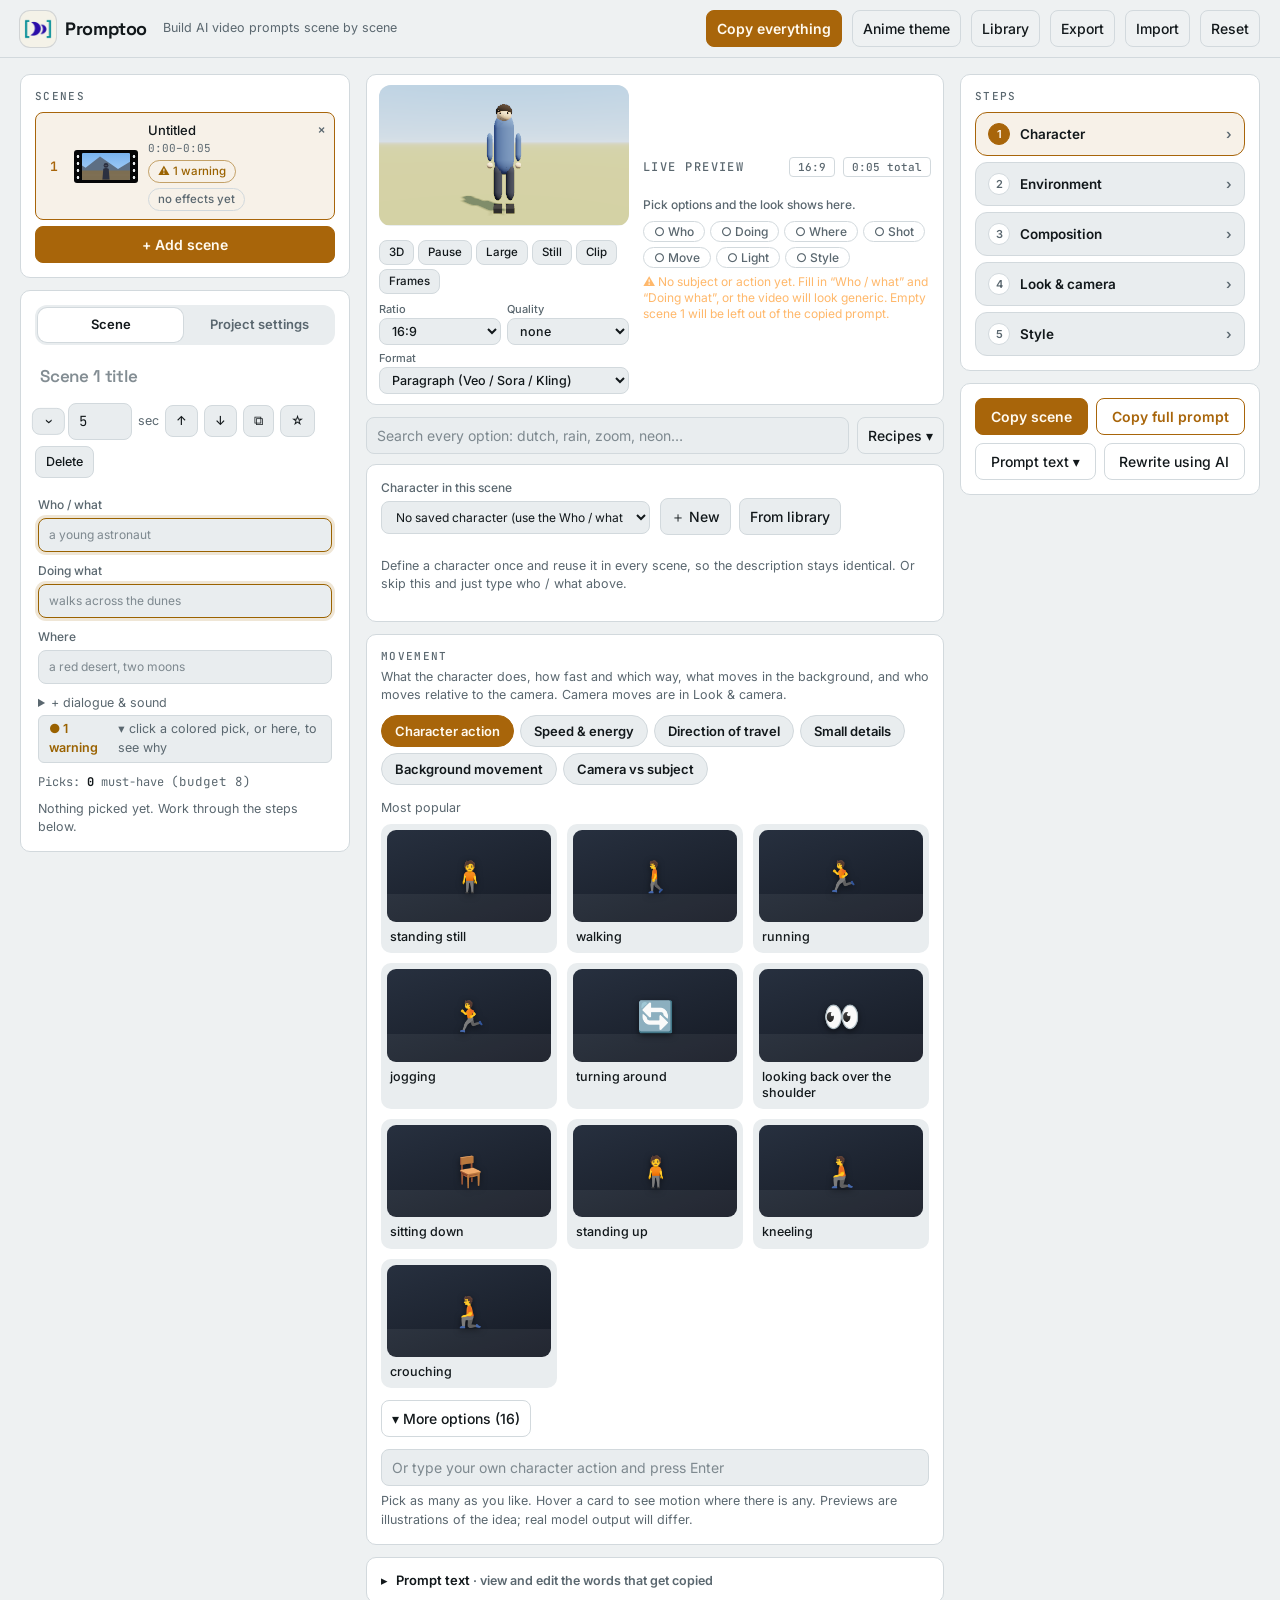
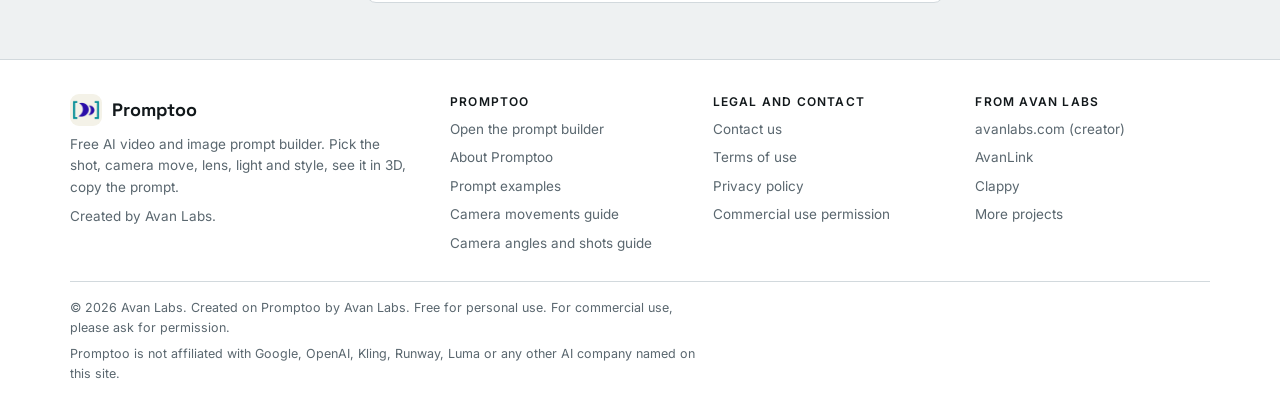
==== commit 42e8e079: "Add Movement tabs, prompt examples page, side-by-side AI rewrite, deploy SEO fixes - Character step:" ====
--- a/app.html
+++ b/app.html
@@ -1,1214 +1,1255 @@
-<!doctype html>
-<html lang="en">
-<head>
-<meta charset="utf-8">
-<meta name="viewport" content="width=device-width,initial-scale=1">
-<title>Promptoo Prompt Builder: Free AI Video and Image Prompts</title>
-<meta name="description" content="Build AI video and image prompts scene by scene with a live 3D preview. Pick camera moves, lenses, lighting and style. Free, no signup, runs in your browser.">
-<meta name="robots" content="index,follow">
-<meta name="author" content="Avan Labs">
-<meta name="theme-color" content="#0d1113">
-<link rel="canonical" href="https://promptoo.avanlabs.com/app.html">
-<meta property="og:type" content="website"><meta property="og:site_name" content="Promptoo"><meta property="og:title" content="Promptoo Prompt Builder: Free AI Video and Image Prompts"><meta property="og:description" content="Pick camera moves, lenses, lighting and style, see them in 3D, copy the prompt. Free, no signup."><meta property="og:url" content="https://promptoo.avanlabs.com/app.html"><meta property="og:image" content="https://promptoo.avanlabs.com/img/og.png">
-<link rel="stylesheet" href="footer.css">
-<link rel="icon" type="image/png" href="img/favicon.png">
-<link rel="preconnect" href="https://fonts.googleapis.com"><link rel="preconnect" href="https://fonts.gstatic.com" crossorigin>
-<link rel="stylesheet" href="https://fonts.googleapis.com/css2?family=Anton&family=Inter:wght@400;500;600&family=Poppins:wght@400;500;600&family=JetBrains+Mono:wght@400;500;600&family=Space+Grotesk:wght@500;600;700&display=swap">
-<script>try{var sk=localStorage.getItem('promptoo.skin');if(sk)document.documentElement.dataset.skin=sk}catch(e){}</script>
-<style>
-/* Layout concept: an edit suite. Left rail = the timeline (film-strip scenes with timecodes),
-   centre = the workbench (steps), right = the monitor (live prompt). */
-:root{
-  --bg:#0d1113;--panel:#14191c;--panel2:#1b2226;--line:#2a343a;--txt:#e7ecee;--mut:#8b979e;
-  --acc:#eba33a;--acc2:#c98420;--on-acc:#1b1305;--sel:rgba(235,163,58,.12);--grad:#eba33a;
-  --ok:#5fcf9a;--err:#ff6b5e;--warn:#f0b04a;--info:#6cc0dc;
-  --f-ui:"Inter",system-ui,-apple-system,"Segoe UI",sans-serif;
-  --f-disp:"Space Grotesk","Inter",system-ui,sans-serif;
-  --f-mono:"JetBrains Mono",ui-monospace,"Cascadia Mono",Consolas,monospace;
-  color-scheme:dark}
-@media (prefers-color-scheme:light){:root{
-  --bg:#eef1f2;--panel:#ffffff;--panel2:#e9edef;--line:#d2d9dd;--txt:#12181b;--mut:#5a676f;
-  --acc:#a8650a;--acc2:#8a5208;--on-acc:#fffaf0;--sel:rgba(168,101,10,.09);--grad:#a8650a;
-  --ok:#157a55;--err:#c0392b;--warn:#9a6200;--info:#1f6f8b;color-scheme:light}}
-*{box-sizing:border-box}
-body{margin:0;background:var(--bg);color:var(--txt);font:14px/1.5 var(--f-ui);min-height:100vh;-webkit-font-smoothing:antialiased}
-button,input,select,textarea{font:inherit;color:var(--txt);background:var(--panel2);border:1px solid var(--line);border-radius:8px;padding:7px 10px}
-button,input,select,textarea,.opt,.scene,.acc-h,.pill,.chip{outline:none}
-:is(button,input,select,textarea,.opt,.scene,.acc-h,.pill,.chip,summary):focus-visible{outline:2px solid color-mix(in srgb,var(--acc) 70%,transparent);outline-offset:1px}
-input:focus,textarea:focus,select:focus{border-color:var(--acc)}
-input::placeholder,textarea::placeholder{color:color-mix(in srgb,var(--mut) 75%,transparent)}
-button{cursor:pointer;transition:border-color .15s,background .15s,color .15s;font-weight:500}
-button:hover{border-color:color-mix(in srgb,var(--txt) 40%,var(--line))}
-button.pri{background:var(--acc);border-color:var(--acc);color:var(--on-acc);font-weight:600}
-button.pri:hover{background:var(--acc2);border-color:var(--acc2)}
-button.ghost{background:transparent}
-button:disabled{opacity:.5;cursor:default}
-textarea{width:100%;resize:vertical}
-input:disabled{opacity:.75;cursor:not-allowed}
-header{display:flex;align-items:center;gap:10px;padding:10px max(20px,env(safe-area-inset-left,0px));position:sticky;top:0;z-index:10;background:var(--bg);border-bottom:1px solid var(--line)}
-.logo .mark{display:grid;place-items:center;width:36px;height:36px;border-radius:10px;background:#F4F2E8;box-shadow:0 0 0 1px rgba(0,0,0,.12);flex:none}.logo .mark img{display:block;width:28px;height:28px}
-.logo{display:flex;align-items:center;gap:9px;font:700 18px var(--f-disp);letter-spacing:-.02em;margin-right:6px}
-.logo svg{color:var(--txt)}
-.tag{color:var(--mut);font-size:12.5px;margin-right:auto}
-main{display:grid;grid-template-columns:330px minmax(0,1fr) 300px;gap:16px;padding:16px max(20px,env(safe-area-inset-left,0px));max-width:1720px;margin:auto;align-items:start}
-@media(max-width:1180px){main{grid-template-columns:300px minmax(0,1fr)}.right{grid-column:1/-1;position:static}}
-@media(max-width:760px){main{grid-template-columns:1fr;padding:12px 16px}header{padding:10px 16px;flex-wrap:wrap}.tag{display:none}}
-.card{background:var(--panel);border:1px solid var(--line);border-radius:10px;padding:14px}
-.right{position:sticky;top:68px;display:flex;flex-direction:column;gap:12px}
-h2{font:500 11px var(--f-mono);letter-spacing:.12em;text-transform:uppercase;color:var(--mut);margin:0 0 9px}
-.hint{color:var(--mut);font-size:12.5px}
-label.f{display:block;font-size:12px;color:var(--mut);margin-bottom:10px;font-weight:500}
-label.f>input,label.f>textarea,label.f>select{width:100%;margin-top:4px;font-weight:400}
-.bar{display:flex;gap:8px;flex-wrap:wrap;margin-top:8px}
-.grid2{display:grid;grid-template-columns:1fr 1fr;gap:10px}@media(max-width:700px){.grid2{grid-template-columns:1fr}}
-.grid3{display:grid;grid-template-columns:repeat(3,minmax(0,1fr));gap:0 10px;align-items:end}@media(max-width:900px){.grid3{grid-template-columns:1fr}}
-details.set{margin-top:12px;border-top:1px solid var(--line);padding-top:8px}
-details.set summary{cursor:pointer;font:500 11px var(--f-mono);letter-spacing:.12em;text-transform:uppercase;color:var(--mut);padding:4px 0}
-/* timeline: scenes as film frames */
-.scene{display:grid;grid-template-columns:20px 64px minmax(0,1fr);column-gap:10px;align-items:center;padding:8px;border:1px solid var(--line);border-radius:8px;margin-bottom:6px;cursor:pointer;background:var(--panel2);transition:border-color .15s,background .15s}
-.scene:hover{border-color:color-mix(in srgb,var(--txt) 35%,var(--line))}
-.scene b{grid-row:1/3;grid-column:1;font:600 13px var(--f-mono);color:var(--mut);text-align:center}
-.scene .mini{grid-row:1/3;grid-column:2}
-.scene span{align-self:end;overflow:hidden;text-overflow:ellipsis;white-space:nowrap;font-weight:500;font-size:13px}
-.scene small{align-self:start;font:400 11px var(--f-mono);color:var(--mut);font-variant-numeric:tabular-nums}
-.scene{position:relative}
-.sdel{position:absolute;top:4px;right:4px;width:22px;height:22px;border:0;border-radius:5px;background:transparent;color:var(--mut);font:600 12px var(--f-mono);cursor:pointer;opacity:.55;line-height:1}
-.scene:hover .sdel,.scene.on .sdel,.sdel:focus-visible{opacity:1}
-.sdel:hover{background:color-mix(in srgb,#e5484d 22%,transparent);color:#e5484d}
-.scene.on{border-color:var(--acc);background:var(--sel)}.scene.on b{color:var(--acc)}
-.mini{position:relative;background:#050607;border-radius:3px;padding:3px 8px;width:64px}
-.mini::before,.mini::after{content:"";position:absolute;top:3px;bottom:3px;width:4px;background:radial-gradient(circle,var(--panel2) 1.1px,transparent 1.6px) 0 0/4px 7px repeat-y}
-.mini::before{left:2px}.mini::after{right:2px}
-.mini .th{border-radius:1px}
-/* scene header */
-.edtop{display:flex;gap:6px;align-items:center;margin-bottom:12px;flex-wrap:wrap}
-.edtop input.t{flex:1;min-width:140px;font:600 17px var(--f-disp);letter-spacing:-.01em;background:transparent;border-color:transparent;padding-left:4px}
-.edtop input.t:hover{border-color:var(--line)}.edtop input.t:focus{background:var(--panel2)}
-.edtop input.d{width:64px;font-family:var(--f-mono);font-variant-numeric:tabular-nums}
-.ib{padding:6px 10px;font-size:12.5px}
-/* picks */
-.sel{display:flex;flex-wrap:wrap;gap:6px;min-height:30px;align-items:center;margin:12px 0}
-.pill{display:inline-flex;gap:7px;align-items:center;background:var(--panel2);border:1px solid var(--line);padding:3px 5px 3px 9px;border-radius:6px;font-size:12.5px;cursor:pointer}
-.pill i{font:500 10px var(--f-mono);font-style:normal;color:var(--mut);text-transform:uppercase;letter-spacing:.06em}
-.pill u{text-decoration:none;cursor:pointer;color:var(--mut);padding:0 4px;border-radius:4px}.pill u:hover{color:var(--txt);background:var(--line)}
-.pill.e{border-color:var(--err);background:color-mix(in srgb,var(--err) 15%,transparent)}
-.pill.w{border-color:var(--warn);background:color-mix(in srgb,var(--warn) 14%,transparent)}
-input.bad,textarea.bad{border-color:var(--err) !important;box-shadow:0 0 0 3px color-mix(in srgb,var(--err) 20%,transparent)}
-input.warnf,textarea.warnf{border-color:var(--warn) !important;box-shadow:0 0 0 3px color-mix(in srgb,var(--warn) 16%,transparent)}
-.dot{width:8px;height:8px;border-radius:50%;display:inline-block;flex:none}.dot.e{background:var(--err)}.dot.w{background:var(--warn)}
-.chk{margin-top:2px}
-.sel.shut{margin:10px 0 0}.sel+.budget,.budget+.sel{margin-top:10px}
-.ptog{border:1px solid var(--line);background:transparent;color:var(--mut);border-radius:6px;padding:4px 10px;font:500 11px var(--f-mono);cursor:pointer}
-.ptog:hover{color:var(--txt);border-color:var(--mut)}
-.cchip{display:inline-flex;gap:12px;align-items:center;padding:4px 10px;border-radius:6px;background:var(--panel2);border:1px solid var(--line);cursor:pointer;font-size:12.5px}
-.cchip.ok{color:var(--ok);cursor:default}.cchip b{font-weight:600}.cchip b.r{color:var(--err)}.cchip b.a{color:var(--warn)}.cchip b.g{color:var(--mut)}
-.why{margin-top:8px;display:flex;flex-direction:column;gap:6px}
-.wi{display:flex;gap:10px;padding:10px 12px;border-radius:8px;background:var(--panel2);border:1px solid var(--line);font-size:13px}
-.wi.e{border-color:color-mix(in srgb,var(--err) 55%,var(--line))}.wi.w{border-color:color-mix(in srgb,var(--warn) 50%,var(--line))}
-.wi .inv{color:var(--mut);font:400 11.5px var(--f-mono);margin-top:4px}
-.wi .bar{margin-top:6px}.wi .bar button{padding:3px 10px;font-size:12px}
-/* steps */
-.steps{display:flex;gap:2px;margin:20px 0 14px;border-bottom:1px solid var(--line);overflow-x:auto}
-.stp{display:flex;gap:9px;align-items:center;padding:10px 14px;background:transparent;border:0;border-bottom:2px solid transparent;border-radius:0;margin-bottom:-1px;color:var(--mut);font:600 13.5px var(--f-ui);white-space:nowrap}
-.stp:hover{color:var(--txt);border-color:transparent;border-bottom-color:var(--line)}
-.stp .n{font:500 11px var(--f-mono);color:var(--mut)}
-.stp em{font:500 11px var(--f-mono);font-style:normal;background:var(--acc);color:var(--on-acc);border-radius:4px;padding:0 6px}
-.stp.on{color:var(--txt);border-bottom-color:var(--acc)}.stp.on .n{color:var(--acc)}
-.sech{display:flex;align-items:center;justify-content:space-between;margin:4px 0 10px}
-.sech h2{margin:0}
-/* option groups */
-.acc{border:1px solid var(--line);border-radius:10px;margin-bottom:8px;overflow:hidden;background:var(--panel)}
-.acc.open{border-color:color-mix(in srgb,var(--acc) 55%,var(--line))}
-.acc-h{display:flex;gap:10px;align-items:center;padding:11px 14px;cursor:pointer;user-select:none}
-.acc-h:hover{background:var(--panel2)}
-.acc-h .ic{display:none}
-.acc-h b{font:600 14px var(--f-disp);letter-spacing:-.005em}
-.acc-h .sum{flex:1;color:var(--acc);font-size:12.5px;overflow:hidden;text-overflow:ellipsis;white-space:nowrap}
-.acc-h .ch{color:var(--mut);transition:transform .2s}.acc.open .ch{transform:rotate(90deg)}
-.acc-b{padding:6px 14px 14px}
-.opts{display:grid;grid-template-columns:repeat(auto-fill,minmax(156px,1fr));gap:10px}
-.opt{cursor:pointer;border:1.5px solid transparent;border-radius:10px;padding:5px;background:var(--panel2);position:relative;transition:border-color .15s,transform .15s}
-.opt:hover{border-color:color-mix(in srgb,var(--txt) 30%,var(--line));transform:translateY(-1px)}
-.opt.on{border-color:var(--acc);background:var(--sel)}
-.opt.on::after{content:"✓";position:absolute;top:9px;right:9px;width:18px;height:18px;border-radius:4px;background:var(--acc);color:var(--on-acc);display:grid;place-items:center;font:700 11px var(--f-ui);z-index:3}
-.opt .lbl{font-size:12.5px;font-weight:500;padding:7px 3px 2px;line-height:1.3}
-.cust{margin-top:12px;display:flex;gap:8px}.cust input{flex:1}
-.morebtn{margin-top:12px}
-.gpanel{display:flex;flex-wrap:wrap;gap:6px;margin-bottom:10px}
-.gpanel label{display:flex;gap:7px;align-items:center;background:var(--panel2);border:1px solid var(--line);padding:5px 10px;border-radius:6px;cursor:pointer;font-size:12.5px}
-.gpanel input{width:auto;padding:0}
-/* character step */
-.cgrid{display:grid;grid-template-columns:repeat(auto-fill,minmax(250px,1fr));gap:14px}
-.cf .f{margin-bottom:6px}.cf .f span{display:block}
-.cf .chips{display:flex;flex-wrap:wrap;gap:5px}
-.chip{padding:2px 9px;border-radius:6px;border:1px solid var(--line);background:var(--panel2);cursor:pointer;font-size:12px;color:var(--mut)}
-.chip:hover{border-color:var(--acc);color:var(--txt)}
-.cprev{background:var(--panel2);border:1px dashed var(--line);border-radius:8px;padding:10px 12px;font-size:13px}
-.budget{display:flex;gap:12px;align-items:center;flex-wrap:wrap;margin-top:10px;font:400 12px var(--f-mono);color:var(--mut)}
-.budget b{color:var(--txt)}.budget.over{color:var(--warn)}.budget button{padding:3px 10px;font:500 12px var(--f-ui)}
-.prirow{display:flex;gap:6px;align-items:center;margin-top:8px;flex-wrap:wrap}.prirow button{padding:3px 10px;font-size:12px}
-.pill.pn{border-style:dashed}.pill.po{opacity:.5;text-decoration:line-through}
-.starbtn{border:0;background:transparent;color:var(--mut);padding:0 4px;font-size:13px;margin-left:4px;border-radius:4px}.starbtn.on{color:var(--acc)}
-/* monitor (prompt output) */
-.monbar{display:flex;gap:8px;margin:-2px 0 10px}
-.monbar span{font:500 11px var(--f-mono);padding:2px 8px;border:1px solid var(--line);border-radius:4px;color:var(--mut);font-variant-numeric:tabular-nums}
-.out{white-space:pre-wrap;min-height:90px;line-height:1.55}
-#sceneOut{font-size:13.5px}#fullOut{font:12px/1.6 var(--f-mono)}
-/* library + modals */
-.modal{position:fixed;inset:0;background:rgba(6,8,9,.72);backdrop-filter:blur(2px);z-index:40;display:grid;place-items:center;padding:20px}.modal[hidden]{display:none}
-.mp{background:var(--panel);width:min(1100px,100%);max-height:90vh;overflow:auto;border-radius:12px;border:1px solid var(--line);padding:18px}
-.mph{display:flex;gap:10px;align-items:center;flex-wrap:wrap;margin-bottom:12px}.mph h3{margin:0;font:700 19px var(--f-disp);letter-spacing:-.01em;flex:1}
-.tabs{display:flex;gap:6px;margin:12px 0;align-items:center;flex-wrap:wrap}.tabs button.on{background:var(--acc);border-color:var(--acc);color:var(--on-acc)}
-.savebox{display:flex;gap:8px;flex-wrap:wrap;background:var(--panel2);border:1px dashed var(--line);border-radius:8px;padding:10px}.savebox input{flex:1;min-width:160px}
-.lgrid{display:grid;grid-template-columns:repeat(auto-fill,minmax(340px,1fr));gap:12px}
-.lcard{display:flex;gap:12px;background:var(--panel2);border:1px solid var(--line);border-radius:10px;padding:10px}
-.lcard:hover{border-color:color-mix(in srgb,var(--txt) 35%,var(--line))}.lcard:hover .th *{animation-play-state:running !important}
-.lth{width:150px;flex:none}.lb{flex:1;min-width:0}.lb p{margin:3px 0}.lb b{font:600 14px var(--f-disp)}
-.badge{font:500 10px var(--f-mono);text-transform:uppercase;letter-spacing:.08em;border:1px solid var(--line);padding:1px 6px;border-radius:4px;margin-left:8px;color:var(--mut)}
-.lb .bar button{padding:5px 9px;font-size:12.5px}
-.toast{position:fixed;bottom:18px;left:50%;transform:translateX(-50%);background:var(--txt);color:var(--bg);padding:8px 16px;border-radius:8px;opacity:0;transition:opacity .2s;pointer-events:none;font-weight:600;z-index:50}.toast.show{opacity:1}
-@media (prefers-reduced-motion:reduce){*,*::before,*::after{animation-duration:.01ms !important;animation-iteration-count:1 !important;transition-duration:.01ms !important}}
-
-/* ---------- thumbnails ---------- */
-.th{position:relative;aspect-ratio:16/9;overflow:hidden;border-radius:9px;background:#000;perspective:380px;isolation:isolate}
-.th .scn{position:absolute;width:200%;height:200%;left:-50%;top:-50%;transform-origin:var(--to,50% 50%);transform:var(--tf,none);filter:var(--f,none)}
-.th .ov{position:absolute;inset:0;pointer-events:none;z-index:1}
-.th .gl{position:absolute;right:6px;bottom:4px;z-index:2;font-size:15px;text-shadow:0 1px 4px #000a;font-weight:400}
-.th .ots{position:absolute;left:-10%;bottom:-25%;width:46%;height:80%;background:#0a0c11;border-radius:50% 50% 0 0;z-index:1}
-.th .pov{position:absolute;bottom:-12%;width:26%;height:40%;background:#d9a98a;border-radius:50% 50% 20% 20%;z-index:1}
-.th .pov.l{left:12%;transform:rotate(-12deg)}.th .pov.r{right:12%;transform:rotate(12deg)}
-.th.fish::after{content:"";position:absolute;inset:0;background:radial-gradient(circle,transparent 48%,#000 74%);z-index:1}
-.th .flare{position:absolute;left:0;right:0;top:48%;height:3px;background:linear-gradient(90deg,transparent,#6fb9ff,#fff,#6fb9ff,transparent);filter:blur(1px);z-index:1}
-.th .dots{position:absolute;inset:0;z-index:1;background:radial-gradient(circle,rgba(0,0,0,.55) 1.1px,transparent 1.5px) 0 0/5px 5px;mix-blend-mode:multiply}
-.th .pgrid{position:absolute;inset:0;z-index:1;background:linear-gradient(rgba(0,0,0,.4) 1px,transparent 1px) 0 0/6px 6px,linear-gradient(90deg,rgba(0,0,0,.4) 1px,transparent 1px) 0 0/6px 6px}
-.sfh{font:500 11px var(--f-mono);letter-spacing:.12em;text-transform:uppercase;color:var(--mut);margin:14px 0 6px}
-.sfams{display:flex;flex-wrap:wrap;gap:6px;margin-bottom:4px}
-.sfam{border:1px solid var(--line);background:transparent;color:var(--mut);border-radius:999px;padding:4px 12px;font:500 12px var(--f-ui,inherit);cursor:pointer}
-.sfam:hover{color:var(--txt)}.sfam.on{background:var(--sel);border-color:var(--acc);color:var(--txt)}
-.opt{position:relative}.opt .sx{position:absolute;top:4px;right:4px;z-index:3;width:18px;height:18px;border-radius:5px;background:rgba(0,0,0,.6);color:#fff;text-align:center;line-height:18px;font-size:12px;text-decoration:none;cursor:pointer}
-.opt .sx:hover{background:#e5484d}
-.th .lines{position:absolute;inset:0;background:repeating-linear-gradient(0deg,rgba(0,0,0,.35) 0 1px,transparent 1px 3px);z-index:1}
-.th .grain{position:absolute;inset:0;opacity:.35;mix-blend-mode:overlay;z-index:1;background-image:url("data:image/svg+xml;utf8,<svg xmlns='http://www.w3.org/2000/svg' width='120' height='120'><filter id='n'><feTurbulence baseFrequency='.9' numOctaves='2'/></filter><rect width='120' height='120' filter='url(%23n)'/></svg>")}
-.th .bars::before,.th .bars::after{content:"";position:absolute;left:0;right:0;height:13%;background:#000;z-index:2}.th .bars::before{top:0}.th .bars::after{bottom:0}
-.th .bars{position:absolute;inset:0;z-index:2}
-.th.chroma .scn{filter:var(--f) drop-shadow(2px 0 0 rgba(255,0,0,.55)) drop-shadow(-2px 0 0 rgba(0,200,255,.55))}
-.th *{animation-play-state:paused}
-.opt:hover .th *,.opt.on .th *,.th.live *{animation-play-state:running !important}
-/* camera moves */
-.a-push .scn{animation:k-push 1.8s ease-in-out infinite alternate}
-.a-pull .scn{animation:k-pull 1.8s ease-in-out infinite alternate}
-.a-panl .scn{animation:k-panl 1.8s ease-in-out infinite alternate}
-.a-panr .scn{animation:k-panr 1.8s ease-in-out infinite alternate}
-.a-tiltu .scn{animation:k-tiltu 1.8s ease-in-out infinite alternate}
-.a-tiltd .scn{animation:k-tiltd 1.8s ease-in-out infinite alternate}
-.a-track .bgL,.a-steady .bgL{transform-box:view-box;animation:k-bg 1.6s linear infinite alternate}
-.a-steady .figL{animation:k-bob .6s ease-in-out infinite alternate}
-.a-hand .scn{animation:k-hand .5s linear infinite}
-.a-orbit .bgL{animation:k-bg2 2s ease-in-out infinite alternate}
-.a-orbit .figL{transform-box:view-box;transform-origin:160px 100px;animation:k-turn 2s ease-in-out infinite alternate}
-.a-crane .scn{animation:k-crane 2s ease-in-out infinite alternate}
-.a-drone .scn{animation:k-drone 2.2s ease-in-out infinite alternate}
-.a-dolly .scn{animation:k-dolly 2s ease-in-out infinite alternate}
-.a-dolly .figL{transform-box:view-box;transform-origin:160px 135px;animation:k-dollyf 2s ease-in-out infinite alternate}
-.a-whip .scn{animation:k-whip 2s ease-in-out infinite}
-@keyframes k-push{to{transform:scale(1.7)}}
-@keyframes k-pull{from{transform:scale(1.7)}to{transform:scale(1)}}
-@keyframes k-panl{from{transform:translateX(-9%)}to{transform:translateX(9%)}}
-@keyframes k-panr{from{transform:translateX(9%)}to{transform:translateX(-9%)}}
-@keyframes k-tiltu{from{transform:translateY(-9%)}to{transform:translateY(9%)}}
-@keyframes k-tiltd{from{transform:translateY(9%)}to{transform:translateY(-9%)}}
-@keyframes k-bg{from{transform:translateX(30px)}to{transform:translateX(-30px)}}
-@keyframes k-bg2{from{transform:translateX(-45px)}to{transform:translateX(45px)}}
-@keyframes k-bob{to{transform:translateY(-2px)}}
-@keyframes k-turn{from{transform:scaleX(1)}to{transform:scaleX(.5)}}
-@keyframes k-hand{0%{transform:translate(0,0) rotate(0)}20%{transform:translate(1.2%,-.8%) rotate(.6deg)}40%{transform:translate(-.9%,1%) rotate(-.5deg)}60%{transform:translate(1%,.7%) rotate(.4deg)}80%{transform:translate(-1.2%,-.5%) rotate(-.3deg)}100%{transform:translate(0,0)}}
-@keyframes k-crane{from{transform:translateY(10%) scale(1)}to{transform:translateY(-7%) scale(1.3)}}
-@keyframes k-drone{from{transform:translateY(12%) scale(1.6)}to{transform:translateY(-5%) scale(1.15)}}
-@keyframes k-dolly{from{transform:scale(1)}to{transform:scale(1.45)}}
-@keyframes k-dollyf{from{transform:scale(1)}to{transform:scale(.69)}}
-@keyframes k-whip{0%,30%{transform:translateX(26%);filter:blur(0)}45%{transform:translateX(-4%);filter:blur(6px)}60%,100%{transform:translateX(-26%);filter:blur(0)}}
-/* pacing */
-.pace{background:linear-gradient(#1c2340,#0d1226)}
-.pace .track{position:absolute;left:10%;right:10%;top:62%;height:2px;background:#ffffff33}
-.pace .dot{position:absolute;top:calc(62% - 7px);left:10%;width:14px;height:14px;border-radius:50%;background:var(--acc);box-shadow:0 0 12px var(--acc);animation:k-dot var(--d,2s) var(--e,linear) infinite alternate}
-@keyframes k-dot{to{left:calc(90% - 14px)}}
-.pace .lbl2{position:absolute;left:10px;top:8px;font-size:11px;color:#fff9;z-index:2}
-.pace.tl{background:linear-gradient(90deg,#10204f,#ff9a4d,#ffd9a0,#6fb4ff,#10204f);background-size:400% 100%;animation:k-day 1.6s linear infinite}
-@keyframes k-day{to{background-position:100% 0}}
-.pace.cuts{animation:k-cuts .9s steps(1) infinite}
-@keyframes k-cuts{0%{background:#3b4a9c}25%{background:#9c3b6a}50%{background:#2f8c6a}75%{background:#b88a2c}}
-.pace.pulse .dot{animation:k-dot .6s ease-in-out infinite alternate,k-pulse .3s infinite alternate}
-@keyframes k-pulse{to{transform:scale(1.5)}}
-/* transitions */
-.tr .ta,.tr .tb{position:absolute;inset:0;display:grid;place-items:center;font-size:26px}
-.tr .ta{background:linear-gradient(135deg,#2c5fff,#25c2ff)}.tr .tb{background:linear-gradient(135deg,#ff7a3d,#ffcf5a)}
-.tr .ta::after{content:"";width:34%;aspect-ratio:1;border-radius:50%;background:#fff;opacity:.9}
-.tr .tb::after{content:"";width:34%;aspect-ratio:1;border-radius:20%;background:#fff;opacity:.9}
-.tr.match .tb::after{border-radius:50%}
-.tr .flash{position:absolute;inset:0;background:#fff;opacity:0;z-index:2}
-.tr-cut .tb,.tr-match .tb,.tr-smash .tb{animation:k-cut 2.4s steps(1) infinite}
-.tr-smash .flash{animation:k-flash 2.4s infinite}
-.tr-fadein .ta{background:#000}.tr-fadein .ta::after{display:none}.tr-fadein .tb{animation:k-fade 2.4s linear infinite}
-.tr-fadeout .tb{background:#000}.tr-fadeout .tb::after{display:none}.tr-fadeout .tb{animation:k-fade 2.4s linear infinite}
-.tr-dissolve .tb{animation:k-fade 2.4s ease-in-out infinite}
-.tr-whip .tb{animation:k-wipeb 2.4s ease-in-out infinite}.tr-whip .ta{animation:k-wipea 2.4s ease-in-out infinite}
-@keyframes k-cut{0%,49%{opacity:0}50%,100%{opacity:1}}
-@keyframes k-flash{0%,48%{opacity:0}50%{opacity:.9}60%,100%{opacity:0}}
-@keyframes k-fade{0%,15%{opacity:0}75%,100%{opacity:1}}
-@keyframes k-wipeb{0%,30%{transform:translateX(100%);filter:blur(0)}50%{transform:translateX(0);filter:blur(0)}40%{filter:blur(6px)}100%{transform:translateX(0)}}
-@keyframes k-wipea{0%,30%{transform:translateX(0)}50%,100%{transform:translateX(-100%)}}
-[hidden]{display:none !important}
-
-/* ---------- preview banner (top of the middle column) and shrinkable scene details ---------- */
-.center>.pv{margin-bottom:12px}
-.pv-row{display:grid;grid-template-columns:minmax(0,340px) minmax(0,1fr);gap:16px;align-items:stretch}
-@media(max-width:760px){.pv-row{grid-template-columns:1fr}}
-.pv-side{display:flex;flex-direction:column;gap:8px;min-width:0}
-.pv-act{margin-top:auto}
-.pv-act .bar{margin-top:8px}
-.scard .edtop{align-items:center}
-#scToggle{padding:6px 10px;transition:transform .25s}.scard.open #scToggle{transform:rotate(90deg)}
-.scsum{display:flex;align-items:center;gap:10px;margin-top:10px;padding:8px 12px;border-radius:10px;background:var(--panel2);color:var(--mut);font-size:13px;cursor:pointer}
-.scsum:hover{color:var(--txt)}
-.scsum .sctxt{flex:1;min-width:0;overflow:hidden;text-overflow:ellipsis;white-space:nowrap}
-.scsum b{font-weight:600}.scsum b.r{color:var(--err)}.scsum b.a{color:var(--warn)}.scsum b.g{color:var(--mut)}
-.scard.open .scsum{display:none}
-.sc-b{display:grid;grid-template-rows:0fr;transition:grid-template-rows .3s ease}
-.scard.open .sc-b{grid-template-rows:1fr}
-.sc-in{overflow:hidden;min-height:0;padding:0 3px}
-.sc-in>.grid3{margin-top:12px}
-.scard:not(.open) .sc-in{visibility:hidden;transition:visibility 0s .3s}
-/* left column stack + compact preview + scene card in a narrow column */
-.left{display:flex;flex-direction:column;gap:12px;min-width:0}
-.left .grid3{grid-template-columns:1fr}
-.left details.set{border-top:0;margin-top:0;padding-top:0}
-.left .edtop input.t{flex:1 1 100%;order:-1;margin-bottom:2px}
-.left .edtop{margin-bottom:6px}
-.center>.pv{padding:10px 12px;margin-bottom:12px}
-.pv-row{grid-template-columns:minmax(0,200px) minmax(0,1fr)!important;gap:14px}
-.pv-side{gap:4px;justify-content:center}
-.pvh h2{font-size:12px}
-.pv-cap{margin-top:0;display:-webkit-box;-webkit-line-clamp:2;-webkit-box-orient:vertical;overflow:hidden;font-size:12px;line-height:1.4}
-#warn{font-size:12px;line-height:1.35}
-.pv-act{margin-top:6px}.pv-act .bar{margin-top:0;flex-wrap:wrap;gap:6px}
-.pv .bar button{padding:5px 12px;font-size:12.5px}
-.pv-opts{display:flex;flex-wrap:wrap;gap:8px;margin-top:6px}
-.pv-opts label{display:flex;flex-direction:column;gap:2px;font:500 11px var(--f-ui);color:var(--mut);min-width:0}
-.pv-opts select{padding:4px 8px;font-size:12.5px;max-width:190px}
-.pv-act2 .bar{margin-top:0}.pv-act2 .bar+.bar{margin-top:8px}
-.pv-act2 .bar button{flex:1 1 auto}
-.ltab-bar{display:flex;gap:4px;margin-bottom:12px;padding:3px;background:var(--panel2);border-radius:12px}
-.ltab{flex:1;border:0;background:transparent;padding:7px 10px;border-radius:9px;font-weight:600;font-size:13px;color:var(--mut)}
-.ltab:hover{color:var(--txt);border:0}
-.ltab.on{background:var(--panel);color:var(--txt);box-shadow:0 0 0 1px var(--line)}
-.ltabs .scard{background:none;border:0;padding:0;box-shadow:none;border-radius:0}
-#projPanel .f:first-child{margin-top:0}
-html[data-skin="anime"] .ltab-bar{border-radius:999px}html[data-skin="anime"] .ltab{border-radius:999px}
-.pv-row{grid-template-columns:minmax(0,250px) minmax(0,1fr)!important}
-.pv-media{display:flex;flex-direction:column;gap:8px;min-width:0}
-.pv-media .pv-opts{display:grid;grid-template-columns:1fr 1fr;gap:6px;margin-top:0}
-.pv-media .pv-opts label.wide{grid-column:1/-1}
-.pv-media .pv-opts select{width:100%;max-width:none}
-.scene .sbs{grid-column:3;display:flex;flex-wrap:wrap;gap:5px;margin-top:5px}
-.scene b,.scene .mini{grid-row:1/4}
-.sbadge{padding:2px 9px;border-radius:999px;border:1px solid var(--line);background:transparent;color:var(--mut);font:500 11.5px var(--f-ui);line-height:1.5}
-.sbadge:hover{border-color:var(--acc);color:var(--txt)}
-.sbadge.w{border-color:color-mix(in srgb,var(--warn) 55%,transparent);color:var(--warn)}
-.sbadge.e{border-color:color-mix(in srgb,var(--err) 60%,transparent);color:var(--err)}
-/* ---------- group tabs, families, search, recipes, checklist ---------- */
-.gtabs{display:flex;flex-wrap:wrap;gap:6px;margin:8px 0 14px}
-.gtab{display:inline-flex;align-items:center;gap:7px;padding:7px 13px;border-radius:999px;border:1px solid var(--line);background:var(--panel2);color:var(--txt);font:600 13px var(--f-ui)}
-.gtab:hover{border-color:var(--acc)}
-.gtab.on{background:var(--acc);border-color:var(--acc);color:var(--on-acc)}
-.gtab em{font-style:normal;font-size:11px;line-height:1;padding:3px 7px;border-radius:999px;background:var(--sel);color:var(--acc)}
-.gtab.on em{background:rgba(255,255,255,.28);color:var(--on-acc)}
-.gtab .dot{width:8px;height:8px;border-radius:50%;display:inline-block}.gtab .dot.e{background:var(--err)}.gtab .dot.w{background:var(--warn)}
-.gtab.more{border-style:dashed;background:transparent;color:var(--mut)}
-.gfams{display:flex;flex-wrap:wrap;gap:6px;margin-bottom:10px}
-.gfam{padding:4px 11px;border-radius:999px;border:1px solid var(--line);background:transparent;color:var(--mut);font:500 12px var(--f-ui)}
-.gfam.on{background:var(--sel);border-color:var(--acc);color:var(--txt)}
-.gfam em{font-style:normal;color:var(--acc);font-weight:700}
-.qbar{display:flex;gap:8px;margin-bottom:10px}.qbar input{flex:1;min-width:0}
-.recs{display:grid;grid-template-columns:repeat(auto-fill,minmax(200px,1fr));gap:8px;margin-bottom:12px}
-.rec{display:flex;flex-direction:column;align-items:flex-start;gap:2px;text-align:left;padding:10px 12px;border-radius:12px;border:1px solid var(--line);background:var(--panel2)}
-.rec:hover{border-color:var(--acc)}.rec span{font-weight:400;font-size:12px;color:var(--mut)}
-.pv-check{display:flex;flex-wrap:wrap;gap:5px;margin:2px 0}
-.ck{padding:2px 10px;border-radius:999px;border:1px solid var(--line);background:transparent;color:var(--mut);font:500 12px var(--f-ui)}
-.ck.ok{border-color:transparent;background:var(--sel);color:var(--acc)}.ck:hover{border-color:var(--acc)}
-/* ---------- 3D preview ---------- */
-.pv-3d{position:relative;line-height:0;max-width:100%;max-height:100%}.pv-3d canvas{display:block}.pv-3d .ov3{position:absolute;left:0;top:0;pointer-events:none}
-.pv-tools{display:flex;flex-wrap:wrap;gap:4px;margin-top:6px}.pv-tools button{padding:3px 9px;font-size:11.5px;border-radius:8px}
-#big3d{position:fixed;inset:0;z-index:60;background:rgba(0,0,0,.6);display:grid;place-items:center}#big3d[hidden]{display:none}
-.b3-card{background:var(--panel);border:1px solid var(--line);border-radius:16px;padding:14px;max-width:96vw;max-height:94vh;overflow:auto}
-.b3-head{display:flex;gap:8px;align-items:center;margin-bottom:10px;flex-wrap:wrap}.b3-body{display:flex;gap:16px;flex-wrap:wrap;align-items:flex-start}
-.b3-view{line-height:0;border-radius:10px;overflow:hidden;background:#000}.b3-side{width:300px}.b3-side canvas{width:300px;height:300px;border-radius:12px;display:block;background:var(--panel2);touch-action:none;cursor:crosshair}
-.t3img{width:100%;display:block;border-radius:inherit;aspect-ratio:16/9;object-fit:cover}
-/* ---------- side section: live preview + vertical steps ---------- */
-.center{min-width:0}
-.pdraw{margin-top:12px}.pdraw summary{cursor:pointer;font:600 13px var(--f-ui);list-style:none}.pdraw summary::-webkit-details-marker{display:none}
-.pdraw summary::before{content:"▸";display:inline-block;margin-right:8px;transition:transform .2s}.pdraw[open] summary::before{transform:rotate(90deg)}
-.pdraw[open] summary{margin-bottom:10px}
-.pvh{display:flex;align-items:center;justify-content:space-between;gap:8px;margin-bottom:8px}.pvh h2{margin:0}.pvh .monbar{margin:0}
-.pv-stage{display:flex;align-items:center;justify-content:center;aspect-ratio:16/9;background:var(--panel2);border-radius:12px;overflow:hidden}
-.pv-frame{max-width:100%;max-height:100%;overflow:hidden;border-radius:6px}
-.pv-frame .th{width:100%;height:100%;aspect-ratio:auto;border-radius:0}
-.pv-cap{margin-top:8px;font:500 12px var(--f-ui);color:var(--mut);min-height:18px}
-.pv .bar .pri{flex:1 1 auto}
-button.pri.alt{background:transparent;color:var(--acc);border-color:var(--acc)}button.pri.alt:hover{background:var(--sel);border-color:var(--acc)}
-#stepper{display:flex;flex-direction:column;gap:6px}
-.vstep{border:1px solid var(--line);border-radius:12px;background:var(--panel2);overflow:hidden;transition:border-color .2s,background .2s}
-.vstep.on{border-color:var(--acc);background:var(--sel)}
-.vstep .stp{width:100%;display:flex;align-items:center;gap:10px;padding:10px 12px;margin:0;background:transparent;border:0;border-radius:0;text-align:left;color:var(--txt);font:600 13.5px var(--f-ui)}
-.vstep .stp.on{background:transparent;border:0;color:var(--txt)}
-.vstep .stp:hover{background:color-mix(in srgb,var(--txt) 6%,transparent)}
-.vstep .stp .n{display:grid;place-items:center;width:22px;height:22px;border-radius:50%;background:var(--panel);border:1px solid var(--line);font:600 11px var(--f-ui);color:var(--mut)}
-.vstep.on .stp .n{background:var(--acc);border-color:var(--acc);color:var(--on-acc)}
-.vstep .stp .nm{flex:1}
-.vstep .stp .ch{color:var(--mut);transition:transform .28s ease}.vstep.open .stp .ch{transform:rotate(90deg)}
-.vs-b{display:grid;grid-template-rows:0fr;transition:grid-template-rows .3s ease}
-.vstep.open .vs-b{grid-template-rows:1fr}
-.vs-in{overflow:hidden;min-height:0}
-.vs-pad{display:flex;flex-wrap:wrap;gap:6px;padding:2px 12px 12px}
-.vs-pad .pill{font-size:12px}
-
-/* ---------- Anime skin (palette and shapes taken from the "Anime Theme UI" Figma community file):
-   teal #127F96, dark teal #15444E, cream #E7E5D6, Poppins text, heavy condensed headlines, pill buttons, big radii ---------- */
-html[data-skin="anime"]{
-  --bg:#E7E5D6;--panel:#F4F2E8;--panel2:#DCD9C7;--line:#C2BFAA;--txt:#15444E;--mut:#587780;
-  --acc:#127F96;--acc2:#0E6277;--on-acc:#F6F4EA;--sel:rgba(18,127,150,.13);--grad:#127F96;
-  --ok:#1b7a52;--err:#b83a2e;--warn:#8f5a00;--info:#127F96;
-  --f-ui:"Poppins","Inter",system-ui,sans-serif;--f-disp:"Anton","Poppins",Impact,sans-serif;--f-mono:"Poppins","Inter",system-ui,sans-serif;
-  color-scheme:light}
-html[data-skin="anime"] body{background:var(--bg)}
-html[data-skin="anime"] header{background:#127F96;color:#E7E5D6;border:0;border-radius:0 0 30px 30px;padding-top:12px;padding-bottom:12px;box-shadow:0 0 0 6px #E7E5D6,0 0 0 7px rgba(21,68,78,.0)}
-html[data-skin="anime"] header .tag{color:#cfe3e6}
-html[data-skin="anime"] header .logo{font:400 26px var(--f-disp);letter-spacing:.02em;text-transform:lowercase}
-html[data-skin="anime"] header button{border-radius:999px;background:transparent;border:1.5px solid rgba(231,229,214,.7);color:#E7E5D6;padding:6px 16px}
-html[data-skin="anime"] header button:hover{background:rgba(231,229,214,.16);border-color:#E7E5D6}
-html[data-skin="anime"] header button.pri{background:#E7E5D6;color:#15444E;border-color:#E7E5D6;font-weight:600}
-html[data-skin="anime"] button,html[data-skin="anime"] input,html[data-skin="anime"] select,html[data-skin="anime"] textarea{border-radius:14px}
-html[data-skin="anime"] button{border-radius:999px;padding-left:15px;padding-right:15px}
-html[data-skin="anime"] button.pri{background:#15444E;border-color:#15444E;color:#E7E5D6}
-html[data-skin="anime"] button.pri:hover{background:#0e3139;border-color:#0e3139}
-html[data-skin="anime"] .card,html[data-skin="anime"] .acc,html[data-skin="anime"] .scene,html[data-skin="anime"] .modal>div{border-radius:22px}
-html[data-skin="anime"] .card{border:0;box-shadow:0 1px 0 rgba(21,68,78,.12)}
-html[data-skin="anime"] .opt{border-radius:18px}
-html[data-skin="anime"] .th{border-radius:14px}
-html[data-skin="anime"] .opt.on{border-color:#127F96;background:var(--sel)}
-html[data-skin="anime"] h2,html[data-skin="anime"] .sech h2{font:400 20px var(--f-disp);letter-spacing:.03em;text-transform:uppercase;color:#15444E}
-html[data-skin="anime"] .sfh,html[data-skin="anime"] details.set summary{font:600 11px var(--f-ui);letter-spacing:.1em}
-html[data-skin="anime"] .scene.on{border-color:#127F96;background:var(--sel)}
-html[data-skin="anime"] .pill{border-radius:999px}
-html[data-skin="anime"] .sfam{border-radius:999px}
-html[data-skin="anime"] .sfam.on{background:#127F96;border-color:#127F96;color:#F6F4EA}
-html[data-skin="anime"] .edtop .t{font:600 18px var(--f-ui);letter-spacing:0;text-transform:none}
-html[data-skin="anime"] header .logo .mark{border-radius:12px}
-html[data-skin="anime"] #warn,html[data-skin="anime"] .warnline{color:#8f5a00}
-html[data-skin="anime"] .mini{border-radius:6px}
-html[data-skin="anime"] .acc-h b,html[data-skin="anime"] .logo b{font:600 14px var(--f-ui);letter-spacing:0;text-transform:none}
-html[data-skin="anime"] #warn{color:#8f5a00 !important}
-html[data-skin="anime"] .vstep{border-radius:18px}
-html[data-skin="anime"] .pv-stage{border-radius:18px}
-html[data-skin="anime"] button.pri.alt{background:transparent;color:#15444E;border-color:#15444E}
-html[data-skin="anime"] button.pri.alt:hover{background:var(--sel)}
-</style>
-</head>
-<body>
-<header>
-  <a class="logo" href="index.html" title="About Promptoo" style="color:inherit;text-decoration:none"><span class="mark"><img src="img/logo.png" width="28" height="28" alt=""></span>Promptoo</a>
-  <div class="tag">Build AI video prompts scene by scene</div>
-  <span style="flex:1"></span>
-  <button class="pri" id="copyAll" title="Copy the complete prompt: quality, format, every scene, negative prompt">Copy everything</button>
-  <button class="ghost" id="skinBtn" title="Switch between the classic dark look and the teal and cream anime look">Anime theme</button>
-  <button class="ghost" id="libBtn">Library</button>
-  <button class="ghost" id="exportBtn">Export</button>
-  <button class="ghost" id="importBtn">Import</button>
-  <button class="ghost" id="resetBtn">Reset</button>
-  <input type="file" id="file" accept=".json" hidden>
-</header>
-
-<main>
-  <div class="left">
-  <aside class="card">
-    <h2>Scenes</h2>
-    <div id="sceneList"></div>
-    <button class="pri" id="addScene" style="width:100%">+ Add scene</button>
-  </aside>
-  <div class="card ltabs">
-    <div class="ltab-bar" role="tablist"><button class="ltab on" data-ltab="scene" role="tab">Scene</button><button class="ltab" data-ltab="proj" role="tab">Project settings</button></div>
-    <div id="sceneCard"></div>
-    <div id="projPanel" hidden>
-      <div class="f"><button class="ghost" id="lookLock" style="width:100%">Use this scene's look in every scene</button><div class="hint" style="margin-top:4px">Copies style, lighting, lens and color grade so all scenes match.</div></div>
-      <label class="f" style="display:flex;gap:8px;align-items:center;color:var(--txt);font-size:13px;margin:2px 0 10px" title="Skip real-world physics warnings, such as weather on the moon, seasons, or sunlight indoors."><input type="checkbox" id="fantasy" style="width:auto;margin:0;flex:none"><span>Fantasy world <span class="hint" style="font-size:11px">· skip physics warnings</span></span></label>
-      <label class="f">Pick budget (must-haves per scene)<input id="budget" type="number" min="3" max="30"></label>
-      <label class="f">Prompt wording<select id="wording"><option value="lines">One section per line</option><option value="prose">Natural sentences (paragraph)</option><option value="label">Labeled (Camera: … Lighting: …)</option></select></label>
-      <label class="f">Global style<textarea id="gStyle" rows="2" placeholder="moody neo-noir"></textarea></label>
-      <label class="f">Character notes<textarea id="gChar" rows="2" placeholder="Maya, 30s, red jacket"></textarea></label>
-      <label class="f">Negative prompt<textarea id="gNeg" rows="2" placeholder="blurry, watermark, text"></textarea></label>
-    </div>
-  </div>
-  </div>
-
-  <div class="center">
-    <div class="card pv">
-      <div class="pv-row">
-        <div class="pv-media"><div class="pv-stage"><div class="pv-frame" id="livePrev"></div></div><div class="pv-opts"><label>Ratio<select id="aspect"><option>16:9</option><option>9:16</option><option>1:1</option><option>4:5</option><option>21:9</option></select></label><label>Quality<select id="quality"><option value="">none</option><option>4K, ultra detailed, sharp focus</option><option>cinematic 35mm film, high dynamic range</option><option>photorealistic, natural skin texture, 8K</option></select></label><label class="wide">Format<select id="fmt"><option value="para">Paragraph (Veo / Sora / Kling)</option><option value="time">Timestamped shots</option><option value="struct">Structured</option></select></label></div></div>
-        <div class="pv-side">
-          <div class="pvh"><h2>Live preview</h2><div class="monbar"><span id="monA">16:9</span><span id="monT">0:05 total</span></div></div>
-          <div class="pv-cap" id="pvCap"></div>
-          <div class="pv-check" id="pvCheck"></div>
-          <div id="warn" class="hint" style="color:#ffb86b"></div>
-        </div>
-      </div>
-    </div>
-    <section id="editor"></section>
-    <details id="promptDrawer" class="card pdraw">
-      <summary>Prompt text <span class="hint">· view and edit the words that get copied</span></summary>
-      <h2>This scene's prompt</h2>
-      <textarea id="sceneOut" class="out" rows="9" placeholder="Pick options and your prompt appears here. You can also type over it."></textarea>
-      <div class="bar"><button class="ghost" id="regen">↺ Rebuild from picks</button></div>
-      <h2 style="margin-top:14px">Full video prompt</h2>
-      <textarea id="fullOut" class="out" rows="12"></textarea>
-      <div class="bar"><button class="ghost" id="aiBtn2">Rewrite all with AI</button></div>
-    </details>
-  </div>
-
-  <aside class="right">
-    <div class="card">
-      <h2>Steps</h2>
-      <div id="stepper"></div>
-    </div>
-    <div class="card pv-act2">
-      <div class="bar"><button class="pri" id="copyScene">Copy scene</button><button class="pri alt" id="copyFull">Copy full prompt</button></div>
-      <div class="bar"><button class="ghost" id="viewPrompt">Prompt text ▾</button><button class="ghost" id="aiBtn">Rewrite with AI</button></div>
-    </div>
-  </aside>
-</main>
-<!--footer:start-->
-<footer class="site-footer" id="site-footer">
-  <div class="sf-in">
-    <div class="sf-grid">
-      <div>
-        <div class="sf-brand"><img src="img/logo.png" alt="" width="32" height="32">Promptoo</div>
-        <p>Free AI video and image prompt builder. Pick the shot, camera move, lens, light and style, see it in 3D, copy the prompt.</p>
-        <p>Created by <a href="https://avanlabs.com" rel="noopener">Avan Labs</a>.</p>
-      </div>
-      <div>
-        <h3>Promptoo</h3>
-        <ul>
-          <li><a href="app.html">Open the prompt builder</a></li>
-          <li><a href="index.html">About Promptoo</a></li>
-          <li><a href="camera-movements.html">Camera movements guide</a></li>
-          <li><a href="camera-angles-and-shots.html">Camera angles and shots guide</a></li>
-        </ul>
-      </div>
-      <div>
-        <h3>Legal and contact</h3>
-        <ul>
-          <li><a href="contact.html">Contact us</a></li>
-          <li><a href="terms.html">Terms of use</a></li>
-          <li><a href="privacy.html">Privacy policy</a></li>
-          <li><a href="contact.html#commercial">Commercial use permission</a></li>
-        </ul>
-      </div>
-      <div>
-        <h3>From Avan Labs</h3>
-        <ul>
-          <li><a href="https://avanlabs.com" rel="noopener">avanlabs.com (creator)</a></li>
-          <li><a href="https://link.avanlabs.com" rel="noopener">AvanLink</a></li>
-          <li><a href="https://avanlabs.com" rel="noopener">Clappy</a></li>
-          <li><a href="https://avanlabs.com" rel="noopener">More projects</a></li>
-        </ul>
-      </div>
-    </div>
-    <div class="sf-legal">
-      <span>&copy; 2026 Avan Labs. Created on Promptoo by Avan Labs. Free for personal use. For commercial use, please <a href="contact.html#commercial">ask for permission</a>.</span>
-      <span>Promptoo is not affiliated with Google, OpenAI, Kling, Runway, Luma or any other AI company named on this site.</span>
-    </div>
-  </div>
-</footer>
-<!--footer:end-->
-<div class="modal" id="lib" hidden><div class="mp">
-  <div class="mph"><h3>Template library</h3>
-    <button class="ghost" id="libExport">Export library</button><button class="ghost" id="libImport">Import library</button>
-    <button id="libClose">✕</button><input type="file" id="libFile" accept=".json" hidden></div>
-  <div class="savebox"><input id="lname" placeholder="Name your template…">
-    <button class="pri" id="saveScene">☆ Save current scene</button><button id="saveProj">☆ Save whole project</button><button id="saveChar">☆ Save character</button></div>
-  <div class="tabs"><button id="tabMine" class="on">My templates</button><button id="tabStart">Starters</button>
-    <select id="ltype" style="margin-left:auto"><option value="">All types</option><option value="scene">Scenes</option><option value="project">Projects</option><option value="character">Characters</option></select><input id="lq" placeholder="Search…" style="min-width:160px"></div>
-  <div class="lgrid" id="libBody"></div>
-</div></div>
-<div class="modal" id="ai" hidden><div class="mp" style="max-width:720px">
-  <div class="mph"><h3>Rewrite with AI</h3><button id="aiClose">✕</button></div>
-  <p class="hint">Bring your own key. Your key stays in this browser. Your prompt text is sent to <b id="aiSend">the provider you chose</b> to be rewritten, and any usage is billed by that provider.</p>
-  <div class="grid2">
-   <label class="f">Provider<select id="aiProv"></select></label>
-   <label class="f">Model<input id="aiModel" list="aiModels" placeholder="model name" autocomplete="off"><datalist id="aiModels"></datalist></label>
-  </div>
-  <label class="f" id="aiBaseRow">Base URL<input id="aiBase" placeholder="https://…/v1" autocomplete="off"></label>
-  <label class="f" id="aiAcctRow" hidden>Cloudflare account ID<input id="aiAcct" placeholder="32-character account ID" autocomplete="off"></label>
-  <label class="f" id="aiKeyRow">API key<input id="aiKey" type="password" placeholder="API key" autocomplete="off"></label>
-  <div id="aiNote" class="hint" style="margin-bottom:8px"></div>
-  <label class="hint" style="display:flex;gap:6px;align-items:center"><input type="checkbox" id="aiRemember" style="width:auto"> Remember the key on this device (stored unencrypted in this browser)</label>
-  <div class="grid2" style="margin-top:10px">
-   <label class="f">What to rewrite<select id="aiScope"><option value="scene">This scene</option><option value="full">Full prompt (all scenes)</option></select></label>
-   <label class="f">Goal<select id="aiGoal"><option value="cinematic">More cinematic and vivid</option><option value="fix">Fix the problems found</option><option value="short">Shorter (under 70 words)</option><option value="veo">Style for Veo</option><option value="sora">Style for Sora</option><option value="kling">Style for Kling</option></select></label>
-  </div>
-  <label class="f">Extra instruction (optional)<input id="aiCustom" placeholder="e.g. more tension, keep it under 80 words"></label>
-  <div class="bar"><button class="pri" id="aiRun">Rewrite</button><span id="aiStatus" class="hint"></span></div>
-  <textarea id="aiOut" class="out" rows="9" placeholder="The rewritten prompt appears here. You can edit it." style="margin-top:10px"></textarea>
-  <div class="bar"><button class="pri" id="aiUse">Use for this scene</button><button id="aiCopy">Copy</button></div>
-</div></div>
-<div class="toast" id="toast">Copied</div>
-
-<script src="styles.js"></script>
-<script src="camera.js"></script>
-<script src="rules.js"></script>
-<script src="steps.js"></script>
-<script>
-/* ======================= DATA ======================= */
-const G={
- shot:{label:"Shot size",ic:"🎯",single:1,pop:6,opts:CAM.SIZES.map(x=>x.n)},
- angle:{label:"Camera angle",ic:"📐",single:1,fams:CAM.ANGLE_FAMS,opts:CAM.ANGLES.map(x=>x.n)},
- move:{label:"Camera movement",ic:"🎥",fams:CAM.MOVE_FAMS,opts:CAM.MOVES.map(x=>x.n)},
- lens:{label:"Lens & focus",ic:"🔍",opts:["24mm wide lens","35mm lens","50mm lens","85mm portrait lens","anamorphic lens with flares","macro lens","fisheye","telephoto compression","shallow depth of field","deep focus"]},
- light:{label:"Lighting",ic:"💡",opts:["golden hour sunlight","blue hour","harsh midday sun","soft overcast light","neon lighting","candlelight","moonlight","backlit silhouette","rim lighting","low-key chiaroscuro","high-key bright","volumetric god rays","practical lights","studio softbox","Rembrandt lighting"]},
- mood:{label:"Mood",ic:"🎭",opts:["calm","tense","joyful","melancholic","mysterious","epic","romantic","eerie","energetic","nostalgic","dreamlike","gritty"]},
- style:{label:"Visual style",ic:"🎨",step:"style",opts:window.STYLE_LIB?STYLE_LIB.all():[]},
- grade:{label:"Color grade",ic:"🌈",opts:["teal and orange","warm golden tones","cool desaturated","vibrant saturated","pastel soft","black and white","muted earthy","high contrast"]},
- pace:{label:"Pacing",ic:"⏱",single:1,opts:["slow motion","real-time","time-lapse","fast cuts","smooth slow pacing","dynamic action pacing"]},
- trans:{label:"Transition in",ic:"🔀",single:1,opts:["cut","fade in","fade to black","match cut","dissolve","whip-pan transition","smash cut"]}
-};
-const KEY="promptoo.v2";
-Object.assign(G,window.EXTRA_G||{});
-["lens","pace","trans"].forEach(k=>{if(G[k])G[k].adv=1});
-const POP={shot:10,move:6,lens:5,light:6,mood:6,style:6,grade:5};Object.keys(POP).forEach(k=>{if(G[k])G[k].pop=POP[k]});
-let S=load();
-function migrateScene(s){if(!s||!s.sel||!window.CAM)return s;const sh=s.sel.shot||[],ang=sh.filter(v=>CAM.ANGLE_SET.has(v));
-  if(ang.length){s.sel.shot=sh.filter(v=>!CAM.ANGLE_SET.has(v));s.sel.angle=[...new Set([...(s.sel.angle||[]),...ang])];
-    if(s.pri)ang.forEach(v=>{const k="shot|"+v;if(k in s.pri){s.pri["angle|"+v]=s.pri[k];delete s.pri[k]}})}return s}
-function blank(){return {title:"",subject:"",action:"",setting:"",dialog:"",audio:"",dur:5,sel:{},manual:null,char:null,envText:"",pri:{}}}
-function def(){return {cur:0,step:"char",chars:[],moreOpen:{},open:"shot",hidden:{},fmt:"para",aspect:"16:9",quality:"",gStyle:"",gChar:"",gNeg:"",scenes:[blank()]}}
-function load(){try{const j=JSON.parse(localStorage.getItem(KEY));if(j&&j.scenes?.length){j.hidden=j.hidden||{};j.chars=j.chars||[];j.moreOpen=j.moreOpen||{};j.step=j.step||"look";if(!j.v3){delete j.hidden.trans;delete j.hidden.pace;delete j.hidden.lens;j.v3=1}j.scenes.forEach(migrateScene);return j}}catch(e){}return def()}
-function save(){try{localStorage.setItem(KEY,JSON.stringify(S))}catch(e){}}
-const $=id=>document.getElementById(id), sc=()=>S.scenes[S.cur];
-const esc=s=>String(s).replace(/[&<>"]/g,c=>({"&":"&amp;","<":"&lt;",">":"&gt;",'"':"&quot;"}[c]));
-const slug=s=>s.toLowerCase().replace(/[^a-z0-9]+/g,"-").replace(/^-|-$/g,"");
-
-/* ======================= PREVIEW ENGINE ======================= */
-let uid=0;
-const FIG=(x,c,rim,sil,mode)=>{mode=mode||"front";
-  const e=(cx,cy)=>`<circle cx="${cx}" cy="${cy}" r="1" fill="#fff" opacity=".75" stroke="none"/>`;
-  let face="";
-  if(!sil){
-    if(mode==="front"||mode==="toward")face=e(x-3,88)+e(x+3,88);
-    else if(mode==="left")face=e(x-4,88)+`<path d="M${x-8} 88.5l-3.5 2l3.5 1z" stroke="none"/>`;
-    else if(mode==="right")face=e(x+4,88)+`<path d="M${x+8} 88.5l3.5 2l-3.5 1z" stroke="none"/>`;
-    else if(mode==="tq")face=e(x,88)+e(x+5.5,88)+`<path d="M${x+7.6} 88.5l2.4 2l-2.6 .8z" stroke="none"/>`;
-    else if(mode==="off")face=e(x+3,88)+e(x+6.5,88);
-    else if(mode==="up")face=e(x-3,85)+e(x+3,85);
-    else if(mode==="down")face=e(x-3,91)+e(x+3,91);
-    else face=`<path d="M${x-8} 88a8 8 0 0 1 16 0z" fill="#000" fill-opacity=".4" stroke="none"/>`;
-  }
-  return `<g fill="${c}" ${rim?`stroke="${rim}" stroke-width="1.4"`:""}><ellipse cx="${x}" cy="137" rx="14" ry="3" fill="#000" opacity=".25" stroke="none"/><circle cx="${x}" cy="88" r="8"/><path d="M${x-12} 135 L${x-9} 99 Q${x} 94 ${x+9} 99 L${x+12} 135 Z"/>${face}</g>`;
-};
-function scene(p){
-  p=Object.assign({sky:["#5aa0e8","#cfe8ff"],ground:"#7d6e52",hills:"#5d6f84",fig:"#2b3040"},p||{});
-  const i="u"+(uid++), gc=p.glow||(p.sun&&p.sun.c)||"#fff";
-  const sun=p.sun?`<circle cx="${p.sun.x}" cy="${p.sun.y}" r="${p.sun.r*2.4}" fill="url(#${i}g)" opacity=".85"/><circle cx="${p.sun.x}" cy="${p.sun.y}" r="${p.sun.r}" fill="${p.sun.c}"/>`:"";
-  const moon=p.moon?`<circle cx="${p.moon.x}" cy="${p.moon.y}" r="${p.moon.r}" fill="#eef3ff"/><circle cx="${p.moon.x+4}" cy="${p.moon.y-2}" r="${p.moon.r*.85}" fill="${p.sky[0]}" opacity=".35"/>`:"";
-  let rays="";if(p.rays&&p.sun){const x=p.sun.x,y=p.sun.y;rays=[[-70,-40],[-35,-5],[0,30],[35,65]].map(a=>`<polygon points="${x},${y} ${x+a[0]},180 ${x+a[1]},180" fill="#fff" opacity=".2"/>`).join("")}
-  const lamps=p.lamps?[40,105,235,290].map(x=>`<circle cx="${x}" cy="98" r="16" fill="url(#${i}l)"/><circle cx="${x}" cy="98" r="2.5" fill="#ffe9a8"/>`).join(""):"";
-  const fc=p.sil?"#000":p.fig;
-  const stars=p.stars?Array.from({length:34},(_,k)=>`<circle cx="${(k*97+13)%320}" cy="${(k*53+7)%92}" r=".8" fill="#fff" opacity="${(.4+(k%5)/9).toFixed(2)}"/>`).join(""):"";
-  return `<svg class="scn" viewBox="0 0 320 180" preserveAspectRatio="xMidYMid slice"><defs>
-  <linearGradient id="${i}s" x1="0" y1="0" x2="0" y2="1"><stop offset="0" stop-color="${p.sky[0]}"/><stop offset="1" stop-color="${p.sky[1]}"/></linearGradient>
-  <radialGradient id="${i}g"><stop offset="0" stop-color="${gc}" stop-opacity=".9"/><stop offset="1" stop-color="${gc}" stop-opacity="0"/></radialGradient>
-  <radialGradient id="${i}l"><stop offset="0" stop-color="#ffcf70" stop-opacity=".9"/><stop offset="1" stop-color="#ffcf70" stop-opacity="0"/></radialGradient>
-  <radialGradient id="${i}f"><stop offset="0" stop-color="${p.fglow||"#fff"}" stop-opacity=".95"/><stop offset="1" stop-color="${p.fglow||"#fff"}" stop-opacity="0"/></radialGradient>
-  <filter id="${i}b" x="-20%" y="-20%" width="140%" height="140%"><feGaussianBlur stdDeviation="${p.bgBlur||0}"/></filter></defs>
-  <g class="bgL" ${p.bgBlur?`filter="url(#${i}b)"`:""}>
-   <rect width="320" height="180" fill="url(#${i}s)"/>${sun}${moon}${rays}${stars}
-   <polygon points="0,105 50,68 92,96 140,58 200,100 250,70 320,105 320,180 0,180" fill="${p.hills}"/>
-   <rect y="105" width="320" height="75" fill="${p.ground}"/>${lamps}
-   <g stroke="#fff" opacity=".1"><path d="M0 120H320M0 140H320M0 162H320"/></g>
-  </g>
-  <g class="figL" transform="translate(${p.fx||0} ${p.fy||0})"><g transform="translate(160 135) scale(${p.fs||1}) translate(-160 -135)">${p.nofig?"":FIG(160,fc,p.rim,p.sil,p.mode)}${p.two?FIG(207,fc,p.rim,p.sil,p.mode):""}${p.extra||""}</g></g>
-  ${p.dark?`<rect width="320" height="180" fill="#000" opacity="${p.dark}"/>`:""}
-  ${p.half?`<rect width="172" height="180" fill="#000" opacity=".82"/>`:""}
-  ${p.fglow?`<circle cx="160" cy="100" r="80" fill="url(#${i}f)" style="mix-blend-mode:screen"/>`:""}
-  </svg>`;
-}
-const th=(inner,o={})=>`<div class="th ${o.cls||""}" style="--f:${o.f||"none"};--tf:${o.tf||"none"};--to:${o.to||"50% 50%"}">${inner}${o.ov?`<i class="ov" style="background:${o.ov};${o.bl?`mix-blend-mode:${o.bl}`:""}"></i>`:""}${o.extra||""}${o.glyph?`<b class="gl">${o.glyph}</b>`:""}</div>`;
-
-const SHOT={
- "extreme wide shot":{tf:"scale(.5)"},"wide establishing shot":{tf:"scale(.85)"},"medium shot":{tf:"scale(1.8)"},"medium close-up":{tf:"scale(2.5)"},
- "close-up":{tf:"scale(3.8)"},"extreme close-up":{tf:"scale(9) translateY(-1%)"},
- "over-the-shoulder shot":{tf:"scale(1.9) translateX(-5%)",two:1,extra:'<div class="ots"></div>'},
- "point-of-view shot":{tf:"scale(1.5)",extra:'<div class="pov l"></div><div class="pov r"></div>'},
- "low-angle shot":{tf:"rotateX(-30deg) scale(2)",to:"50% 100%"},"high-angle shot":{tf:"rotateX(32deg) scale(1.5)",to:"50% 0%"},
- "bird's-eye view":{tf:"rotateX(62deg) scale(1.7)",to:"50% 20%"},"dutch angle":{tf:"rotate(-16deg) scale(1.9)"},"two-shot":{tf:"scale(1.4) translateX(-7%)",two:1}};
-const MOVE={"static locked-off camera":["","🔒"],"slow push-in":["a-push","⤢"],"slow pull-out":["a-pull","⤡"],"pan left":["a-panl","⟵"],"pan right":["a-panr","⟶"],"tilt up":["a-tiltu","⟰"],"tilt down":["a-tiltd","⟱"],"tracking shot":["a-track","➜"],"handheld shaky cam":["a-hand","〰"],"orbit around subject":["a-orbit","⟳"],"crane up":["a-crane","⇧"],"drone fly-over":["a-drone","🛸"],"dolly zoom":["a-dolly","◎"],"whip pan":["a-whip","⚡"],"steadicam follow":["a-steady","🚶"]};
-const LENS={"24mm wide lens":{tf:"scale(.8)"},"35mm lens":{tf:"scale(1.2)"},"50mm lens":{tf:"scale(1.7)",bgBlur:.6},"85mm portrait lens":{tf:"scale(2.3)",bgBlur:3},"anamorphic lens with flares":{tf:"scale(1.3)",extra:'<i class="flare"></i>',bars:1},
- "macro lens":{tf:"scale(5)",bgBlur:5},"fisheye":{tf:"scale(1.1)",cls:"fish"},"telephoto compression":{tf:"scale(2.4)",bgBlur:1.2},"shallow depth of field":{tf:"scale(1.8)",bgBlur:4.5},"deep focus":{tf:"scale(1.2)"}};
-const LIGHT={
- "golden hour sunlight":{sky:["#ff8f4d","#ffd9a0"],ground:"#6b4630",hills:"#8a5a45",sun:{x:60,y:96,r:14,c:"#fff1c2"},ov:"linear-gradient(90deg,rgba(255,170,60,.35),transparent 70%)"},
- "blue hour":{sky:["#17235a","#7f98d6"],ground:"#1b2440",hills:"#2a3560",ov:"rgba(40,70,160,.25)"},
- "harsh midday sun":{sky:["#4aa8ff","#d6efff"],ground:"#cdb77f",hills:"#9aa7a0",sun:{x:160,y:30,r:12,c:"#fff"},ov:"rgba(255,255,255,.14)"},
- "soft overcast light":{sky:["#b3bac4","#e1e4e8"],ground:"#8d958f",hills:"#9aa3ad"},
- "neon lighting":{sky:["#150626","#3a0a5e"],ground:"#0e0820",hills:"#240a45",dark:.15,ov:"linear-gradient(90deg,rgba(255,0,170,.5),transparent 50%,rgba(0,220,255,.5))",bl:"screen"},
- "candlelight":{sky:["#120804","#2a1408"],ground:"#1a0e07",hills:"#20110a",dark:.55,fglow:"#ffb347"},
- "moonlight":{sky:["#050818","#1c2c5c"],ground:"#0b1222",hills:"#142040",moon:{x:230,y:40,r:10},ov:"rgba(80,120,255,.14)"},
- "backlit silhouette":{sky:["#ff7a3d","#ffd27a"],ground:"#2a1710",hills:"#4a2a1e",sun:{x:160,y:92,r:20,c:"#fff3c8"},sil:1},
- "rim lighting":{sky:["#06070b","#10131c"],ground:"#06070b",hills:"#0b0d14",rim:"#9fc4ff",fig:"#0a0b10"},
- "Rembrandt lighting":{sky:["#0c0a09","#1a1411"],ground:"#0a0806",hills:"#110d0a",half:1,fig:"#a77a52"},
- "low-key chiaroscuro":{sky:["#0b0b0e","#17171d"],ground:"#0a0a0d",hills:"#101015",half:1,fig:"#8a8f9c"},
- "high-key bright":{sky:["#ffffff","#f1f4f8"],ground:"#e8ebf0",hills:"#dfe4ea",fig:"#5a6070",ov:"rgba(255,255,255,.22)"},
- "volumetric god rays":{sky:["#5d86a8","#d9ebf5"],ground:"#4b5b4a",hills:"#3e5367",sun:{x:250,y:20,r:10,c:"#fff"},rays:1},
- "practical lights":{sky:["#0c1020","#1b2240"],ground:"#10131f",hills:"#161b30",lamps:1,dark:.2},
- "studio softbox":{sky:["#8d939c","#aeb3bb"],ground:"#7b8088",hills:"#8d939c",ov:"radial-gradient(circle at 30% 20%,rgba(255,255,255,.55),transparent 55%)"}};
-const MOOD={calm:["saturate(.8) brightness(1.05)","linear-gradient(rgba(120,210,210,.3),rgba(150,190,255,.3))","😌"],tense:["contrast(1.35) saturate(.7) brightness(.85)","radial-gradient(circle,transparent 40%,rgba(120,0,0,.6))","😬"],joyful:["saturate(1.5) brightness(1.15)","linear-gradient(rgba(255,220,90,.28),rgba(255,140,170,.2))","😄"],melancholic:["saturate(.45) brightness(.8)","linear-gradient(rgba(60,90,160,.4),rgba(30,40,80,.4))","😔"],mysterious:["brightness(.7) saturate(.9)","linear-gradient(rgba(60,20,110,.5),rgba(10,10,40,.5))","🕵"],epic:["contrast(1.3) saturate(1.2)","linear-gradient(rgba(255,150,40,.35),rgba(30,20,60,.35))","⚔"],romantic:["saturate(1.1) brightness(1.1)","radial-gradient(circle at 50% 40%,rgba(255,150,190,.45),rgba(255,100,150,.15))","💞"],eerie:["saturate(.4) brightness(.75) hue-rotate(60deg)","linear-gradient(rgba(100,160,120,.35),rgba(20,40,30,.5))","👻"],energetic:["saturate(1.7) contrast(1.2)","linear-gradient(135deg,rgba(255,60,120,.25),rgba(255,220,0,.25))","⚡"],nostalgic:["sepia(.7) saturate(1.1) brightness(1.05)","radial-gradient(circle,transparent 50%,rgba(60,30,10,.45))","📼"],dreamlike:["blur(1px) saturate(1.3) brightness(1.15)","linear-gradient(135deg,rgba(255,170,230,.35),rgba(150,190,255,.35))","☁"],gritty:["contrast(1.5) saturate(.55) brightness(.85)","rgba(30,20,10,.25)","🪨",1]};
-const STYLE=new Proxy({},{get:(_,k)=>{const r=window.STYLE_LIB&&STYLE_LIB.find(String(k));return r?r.item:{f:"none"}}});
-const styleW=v=>(STYLE[v]&&STYLE[v].w)||v;
-const styleExtra=st=>(st.bars?'<i class="bars"></i>':"")+(st.grain?'<i class="grain"></i>':"")+(st.lines?'<i class="lines"></i>':"")+(st.dots?'<i class="dots"></i>':"")+(st.grid?'<i class="pgrid"></i>':"");
-const GRADE={"teal and orange":["contrast(1.1)","linear-gradient(90deg,rgba(0,170,190,.4),rgba(255,140,40,.4))"],"warm golden tones":["saturate(1.1)","rgba(255,170,40,.32)"],"cool desaturated":["saturate(.5)","rgba(60,110,190,.3)"],"vibrant saturated":["saturate(2) contrast(1.1)",""],"pastel soft":["saturate(.7) brightness(1.2) contrast(.85)","rgba(255,200,230,.25)"],"black and white":["grayscale(1)",""],"muted earthy":["saturate(.5) sepia(.3)","rgba(110,80,40,.25)"],"high contrast":["contrast(1.6) saturate(1.1)",""]};
-const PACE={"slow motion":["3.2s","ease-in-out","","🐢"],"real-time":["1.4s","linear","","▶"],"time-lapse":["1.4s","linear","tl","⏩"],"fast cuts":["1s","linear","cuts","✂"],"smooth slow pacing":["4s","ease-in-out","","🌊"],"dynamic action pacing":["0.6s","ease-in-out","pulse","💥"]};
-const TRANS={"cut":"tr-cut","fade in":"tr-fadein","fade to black":"tr-fadeout","match cut":"tr-match match","dissolve":"tr-dissolve","whip-pan transition":"tr-whip","smash cut":"tr-smash"};
-
-function thumb(k,o){
-  if(window.Stage3DUI&&Stage3DUI.thumbsOn){const h=Stage3DUI.thumbHTML(k,o);if(h)return h}
-  try{return thumb2d(k,o)}catch(e){return th(scene({}),{glyph:"✦"})}
-}
-function thumb2d(k,o){
-  let h;
-  if(window.EXTRA_THUMB&&EXTRA_THUMB[k])h=EXTRA_THUMB[k](o);
-  else if(k==="shot"||k==="angle"){const s=SHOT[o]||{};h=th(scene(Object.assign({two:s.two},s.sc||{})),{tf:s.tf,to:s.to,extra:s.extra})}
-  else if(k==="move"){const m=MOVE[o];h=th(scene({}),{cls:m[0],glyph:m[1]})}
-  else if(k==="lens"){const l=LENS[o];h=th(scene({bgBlur:l.bgBlur}),{tf:l.tf,cls:l.cls,extra:(l.extra||"")+(l.bars?'<i class="bars"></i>':"")})}
-  else if(k==="light"){const l=LIGHT[o];h=th(scene(l),{ov:l.ov,bl:l.bl})}
-  else if(k==="mood"){const m=MOOD[o];h=th(scene({}),{f:m[0],ov:m[1],glyph:m[2],extra:m[3]?'<i class="grain"></i>':""})}
-  else if(k==="style"){const s=STYLE[o];h=th(scene({}),{f:s.f,cls:s.cls,ov:s.ov,extra:styleExtra(s)})}
-  else if(k==="grade"){const g=GRADE[o];h=th(scene({}),{f:g[0],ov:g[1]||""})}
-  else if(k==="pace"){const p=PACE[o];h=`<div class="th live pace ${p[2]}" style="--d:${p[0]};--e:${p[1]}"><div class="track"></div><div class="dot"></div><div class="lbl2">${p[3]}</div></div>`}
-  else if(k==="trans"){h=`<div class="th live tr ${TRANS[o]}"><div class="ta"></div><div class="tb"></div><i class="flash"></i></div>`}
-  /* drop a real picture at img/<group>/<slug>.jpg and it replaces the drawn preview */
-  if(!window.PROMPTOO_REAL_IMAGES)return h;   // optional photo thumbnails: set window.PROMPTOO_REAL_IMAGES=true once img/<group>/<name>.jpg files exist (avoids hundreds of 404 requests)
-  return h.replace(/<\/div>$/,`<img src="img/${k}/${slug(o)}.jpg" alt="" style="position:absolute;inset:0;width:100%;height:100%;object-fit:cover;z-index:5" onerror="this.remove()"></div>`);
-}
-
-/* ======================= PROMPT TEXT ======================= */
-const charOf=s=>S.chars.find(c=>c.id===s.char);
-const priOf=(s,k,v)=>(s.pri&&s.pri[k+"|"+v])||"m";
-function mustSel(s){const o={},sel=(s&&s.sel)||{};for(const k in sel)o[k]=(sel[k]||[]).filter(v=>priOf(s,k,v)==="m");return o}
-function niceList(s){const sel=(s&&s.sel)||{};return Object.keys(sel).flatMap(k=>(sel[k]||[]).filter(v=>priOf(s,k,v)==="n"))}
-function effScene(s){const sel={},src=s.sel||{};for(const k in src)sel[k]=(src[k]||[]).filter(v=>priOf(s,k,v)!=="o");return Object.assign({},s,{sel})}
-function mustCount(s){const sel=s.sel||{};return Object.keys(sel).reduce((a,k)=>a+(sel[k]||[]).filter(v=>priOf(s,k,v)==="m").length,0)}
-const GW={season:1,crowd:1,trans:1,era:2,grade:2,mood:2,atmo:2,pace:2,lens:2,frame:2,place:3,facing:3,weather:3,time:3,loc:4,light:4,style:4,move:4,shot:5,angle:4};
-function trimScene(s){const b=S.budget||8,all=[];for(const k in (s.sel||{}))(s.sel[k]||[]).forEach(v=>{if(priOf(s,k,v)==="m")all.push([k,v,GW[k]||2])});
-  all.sort((x,y)=>x[2]-y[2]);let m=all.length;s.pri=s.pri||{};for(const [k,v] of all){if(m<=b)break;s.pri[k+"|"+v]="n";m--}s.manual=null}
-function budgetHTML(s){const b=S.budget||8,m=mustCount(s),n=niceList(s).length;
-  return `<div class="budget ${m>b?"over":""}"><span>Picks: <b>${m}</b> must-have${n?` · ${n} nice to have`:""} <span class="hint">(budget ${b})</span></span>${m>b?`<button id="trimBtn">Trim to the essentials</button>`:""}</div>`}
-const whoAction=(s,tr)=>{const c=charOf(s),a=tr?tr(s.action):(s.action||"");if(c&&window.charParts){const [h]=charParts(c);return [h,a].filter(Boolean).join(" ")}return [tr?tr(s.subject):(s.subject||""),a].filter(Boolean).join(" ")};
-const charRest=s=>{const c=charOf(s);return c&&window.charParts?charParts(c)[1]:""};
-const subjectText=s=>{const c=charOf(s);return c&&window.charDesc?charDesc(c):(s.subject||"")};
-function labeledText(s,i){
-  const o=mustSel(s),j=k=>(o[k]||[]).map(k==="style"?styleW:x=>x).join(", ");
-  let t=[o.shot?.length&&j("shot"),whoAction(s),s.setting&&"in "+s.setting.replace(/^in /,"")].filter(Boolean).join(" ").trim();
-  if(t)t=t[0].toUpperCase()+t.slice(1)+".";
-  const mods=[o.angle?.length&&"Angle: "+o.angle.map(x=>CAM.ANGW[x]||x).join(", "),o.move?.length&&"Camera: "+j("move"),o.lens?.length&&"Lens: "+j("lens"),o.light?.length&&"Lighting: "+j("light"),o.mood?.length&&"Mood: "+j("mood"),o.style?.length&&"Style: "+j("style"),o.grade?.length&&"Color grade: "+j("grade"),o.pace?.length&&"Pacing: "+j("pace")].filter(Boolean).map(m=>m+".");
-  const cr0=charRest(s);
-  let out=[t,cr0&&"Character details: "+cr0+".",...mods].filter(Boolean).join(" ");
-  const envp=["loc","era","time","weather","season","crowd"].map(k=>j(k)).filter(Boolean);
-  if(envp.length||o.atmo?.length||(s.envText||"").trim())out+=` Environment: ${[...envp,j("atmo"),(s.envText||"").trim()].filter(Boolean).join(", ")}.`;
-  const compl=[j("place"),j("facing"),j("frame")].filter(Boolean);
-  if(compl.length)out+=` Composition: ${compl.join(", ")}.`;
-  if(s.dialog)out+=` Dialogue: "${s.dialog}".`;
-  if(s.audio)out+=` Audio: ${s.audio}.`;
-  if(o.trans?.length&&i>0)out+=` Transition: ${j("trans")}.`;
-  const nl=niceList(s);if(nl.length)out+=" Optional: "+nl.join(", ")+".";
-  return out.trim();
-}
-const MOVEP={"static locked-off camera":"holds perfectly still on a locked-off frame","slow push-in":"slowly pushes in toward the subject","slow pull-out":"slowly pulls back to reveal the surroundings","pan left":"pans left","pan right":"pans right","tilt up":"tilts up","tilt down":"tilts down","tracking shot":"tracks alongside the subject","handheld shaky cam":"moves handheld with a slight natural shake","orbit around subject":"orbits smoothly around the subject","crane up":"cranes upward","drone fly-over":"flies over the scene like a drone","dolly zoom":"performs a dolly zoom, the background stretching behind the subject","whip pan":"whip-pans quickly","steadicam follow":"follows the subject with a smooth steadicam"};
-const SHOTW={"extreme wide shot":"Extreme wide shot, the subject a tiny figure in the vast scene:","wide establishing shot":"Wide establishing shot, the full scene visible and the subject small in frame:","medium shot":"Medium shot, subject framed from the waist up:","medium close-up":"Medium close-up, subject framed from the chest up:","close-up":"Close-up on the subject's face:","extreme close-up":"Extreme close-up, one detail filling the frame:"};
-Object.assign(SHOT,CAM.SHOT_EXTRA);Object.assign(MOVE,CAM.MOVE_EXTRA);Object.assign(MOVEP,CAM.MOVEP_EXTRA);Object.assign(SHOTW,CAM.SHOTW_EXTRA);
-function sceneParts(s,i){
-  const o=mustSel(s),L=k=>k==="style"?(o[k]||[]).map(styleW):(o[k]||[]),and=a=>a.length>1?a.slice(0,-1).join(", ")+" and "+a[a.length-1]:a[0];
-  const cap=x=>x?x[0].toUpperCase()+x.slice(1):x;
-  const t=v=>(v||"").replace(/\s+/g," ").trim().replace(/[.,;:]+$/,"");
-  const who=whoAction(s,t),shot=L("shot")[0];
-  const mid=who.replace(/^(A|An|The)\s/,m=>m.toLowerCase());
-  let first=shot&&who?(SHOTW[shot]?`${SHOTW[shot]} ${mid}`:`${cap(shot)} of ${mid}`):shot?cap(shot):cap(who);
-  const place=t(s.setting);
-  if(place)first+=(first?" ":"")+(/^(in|on|at|under|near|inside|outside|above|below|beneath|across|by|through|over|beside|against|amid|among|along|beyond|behind|within)\b/i.test(place)?place:"in "+place);
-  const P=[],add=(prose,line)=>{if(prose)P.push([prose,line||prose])};
-  add(first&&first+".");
-  const cr=charRest(s);if(cr)add("Character details: "+cr+".","Character: "+cr+".");
-  const envAll=[...["loc","era","time","weather","season","crowd"].flatMap(k=>L(k)),...(L("atmo").length?["with "+and(L("atmo"))]:[]),t(s.envText)].filter(Boolean);
-  if(envAll.length)add("Environment: "+envAll.join(", ")+".");
-  const compAll=[...L("place"),...L("facing"),...L("frame")];
-  if(compAll.length)add("Composition: "+compAll.join(", ")+".");
-  if(L("angle").length){const a=and(L("angle").map(x=>CAM.ANGW[x]||x));add("Camera angle: "+a+".","Angle: "+a+".")}
-  if(L("move").length){const m=and(L("move").map(x=>MOVEP[x]||x));add("The camera "+m+".","Camera: "+m+".")}
-  if(L("lens").length)add("Shot with "+and(L("lens"))+".","Lens: "+and(L("lens"))+".");
-  if(L("light").length)add("Lighting: "+and(L("light"))+".");
-  if(L("mood").length)add("The mood is "+and(L("mood"))+".","Mood: "+and(L("mood"))+".");
-  if(L("style").length)add("Visual style: "+and(L("style"))+".","Style: "+and(L("style"))+".");
-  if(L("grade").length)add("Color grade: "+and(L("grade"))+".");
-  if(L("pace").length)add("Pacing: "+L("pace")[0]+".");
-  if(s.dialog)add(`Dialogue: "${s.dialog}".`);
-  if(s.audio)add(`Audio: ${s.audio}.`);
-  if(L("trans").length&&i>0)add("Transition from the previous scene: "+L("trans")[0]+".","Transition: "+L("trans")[0]+".");
-  const nl=niceList(s);if(nl.length)add("If possible, also: "+nl.join(", ")+".","Optional: "+nl.join(", ")+".");
-  return P;
-}
-const linesMode=()=>S.wording!=="prose"&&S.wording!=="label";
-function sceneText(s,i){
-  if(S.wording==="label")return labeledText(s,i);
-  const P=sceneParts(s,i);
-  return S.wording==="prose"?P.map(x=>x[0]).join(" "):P.map(x=>x[1]).join("\n");
-}
-const text=(s,i)=>s.manual!=null?s.manual:sceneText(s,i);
-const ts=n=>`${Math.floor(n/60)}:${String(n%60).padStart(2,"0")}`;
-let emptyScenes=[];
-function fullText(){
-  const refs=[...new Set(S.scenes.map(charOf).filter(c=>c&&c.ref).map(c=>`${c.name||"character"} (${c.ref})`))];
-  const head=[refs.length&&"Reference images: "+refs.join("; ")+". Keep each character's face, outfit and proportions identical to its reference in every scene.",S.gChar&&"Characters: "+S.gChar,S.gStyle&&"Overall style: "+S.gStyle,S.quality&&"Quality: "+S.quality].filter(Boolean);
-  let t=0;const body=[];emptyScenes=[];
-  S.scenes.forEach((s,i)=>{const x=text(s,i);if(!x){emptyScenes.push(i+1);return}const d=+s.dur||5;
-    body.push(S.fmt==="time"?`[${ts(t)}-${ts(t+d)}]${linesMode()?"\n":" "}${x}`:S.fmt==="struct"?`SCENE ${i+1}${s.title?" - "+s.title:""} (${d}s)\n${x}`:S.scenes.length===1?x:`Scene ${i+1}:${linesMode()?"\n":" "}${x}`);t+=d});
-  const out=[];if(head.length)out.push(head.join("\n"));
-  out.push(`Format: ${S.aspect}, total ${t}s`);out.push(body.join("\n\n"));
-  if(S.gNeg)out.push("Negative prompt: "+S.gNeg);return out.join("\n\n");
-}
-
-/* ======================= RENDER ======================= */
-function sceneListHTML(){let t0=0;return S.scenes.map((s,i)=>{const a=t0;t0+=(+s.dur||5);const c=charOf(s),is=check(s),nw=is.filter(x=>x.l==="e"||x.l==="w").length,ne=is.filter(x=>x.l==="e").length,np=mustCount(s);return `<div class="scene ${i===S.cur?"on":""}" data-i="${i}"><b>${i+1}</b><div class="mini">${composite(s)}</div><span>${esc(s.title||(c&&c.name)||s.subject||"Untitled")}</span><small>${ts(a)}–${ts(t0)}</small><div class="sbs">${nw?`<button class="sbadge ${ne?"e":"w"}" data-sgo="warn" data-i="${i}" title="Show what the checker found in this scene">⚠ ${nw} warning${nw>1?"s":""}</button>`:""}<button class="sbadge" data-sgo="picks" data-i="${i}" title="Show every effect picked in this scene">${np?np+" effect"+(np>1?"s":""):"no effects yet"}</button></div><button class="sdel" data-sdel="${i}" title="Delete this scene" aria-label="Delete scene ${i+1}">✕</button></div>`}).join("")}
-function render(ed=true){
-  $("fmt").value=S.fmt;$("fantasy").checked=!!S.fantasy;$("budget").value=S.budget||8;$("wording").value=S.wording||"lines";$("aspect").value=S.aspect;$("quality").value=S.quality;
-  $("gStyle").value=S.gStyle;$("gChar").value=S.gChar;$("gNeg").value=S.gNeg;
-  $("sceneList").innerHTML=sceneListHTML();
-  if(ed)renderEd();refreshOut();save();
-}
-function refreshOut(){
-  const s=sc();
-  if($("monA")){$("monA").textContent=S.aspect;$("monT").textContent=ts(S.scenes.reduce((a,x)=>a+(+x.dur||5),0))+" total"}$("sceneOut").value=text(s,S.cur);$("fullOut").value=fullText();renderPreview(s);
-  refreshCheck();
-  let w=!s.subject&&!s.action&&!s.char?"⚠ No subject or action yet. Fill in “Who / what” and “Doing what”, or the video will look generic.":!s.setting?"Tip: add a “Where” so the model knows the location.":"";
-  if(emptyScenes.length)w+=(w?" ":"")+`Empty scene${emptyScenes.length>1?"s":""} ${emptyScenes.join(", ")} will be left out of the copied prompt.`;
-  $("warn").style.whiteSpace="pre-line";$("warn").textContent=w;
-}
-/* ---------- prompt checker UI (rules live in rules.js) ---------- */
-const UI={pill:null,all:false,picks:false};
-const styleDrawn=s=>{const st=(effScene(s).sel||{}).style||[];return !!(window.STYLE_LIB&&st.some(n=>STYLE_LIB.DRAWN.includes(n)))};
-const check=s=>window.checkScene?checkScene(effScene(s),S.fantasy?S:Object.assign({},S,{fantasy:styleDrawn(s)})):[];
-const TN={char:"Character",subject:"Who / what",action:"Doing what",setting:"Where",dialog:"Dialogue",dur:"Duration",quality:"Quality boost",aspect:"Aspect ratio",neg:"Negative prompt"};
-const tlabel=g=>(G[g]&&G[g].label)||TN[g]||g;
-function sev(iss,g,v){let r="";iss.forEach(i=>i.targets.forEach(t=>{if(t.g===g&&(v==null||t.v===v||t.v==null)){if(i.l==="e")r="e";else if(i.l==="w"&&r!=="e")r="w"}}));return r}
-function chkHTML(iss){
-  const n=l=>iss.filter(i=>i.l===l).length,ne=n("e"),nw=n("w"),nt=n("t");
-  let h=`<div class="chk">`;
-  h+=!iss.length?`<span class="cchip ok">✓ No conflicts found</span>`
-   :`<span class="cchip" data-chk="all">${ne?`<b class="r">● ${ne} problem${ne>1?"s":""}</b>`:""}${nw?`<b class="a">● ${nw} warning${nw>1?"s":""}</b>`:""}${nt?`<b class="g">● ${nt} tip${nt>1?"s":""}</b>`:""}<span class="hint">${UI.all?"▴ hide":"▾ click a colored pick, or here, to see why"}</span></span>`;
-  let list=null,focus=null;
-  if(UI.pill){const x=UI.pill.indexOf("|");focus=[UI.pill.slice(0,x),UI.pill.slice(x+1)];list=iss.filter(i=>i.targets.some(t=>t.g===focus[0]&&t.v===focus[1]))}
-  else if(UI.all)list=iss;
-  if(list){
-    h+=`<div class="why">`+(list.length?list.map(i=>{
-      const inv=i.targets.filter(t=>t.v).map(t=>`${tlabel(t.g)}: ${String(t.v).slice(0,40)}`).join("  ·  ");
-      const fixes=i.targets.filter(t=>t.v&&(G[t.g]||t.g==="quality")).map(t=>`<button data-fix="${esc(t.g+"|"+t.v)}">Remove “${esc(String(t.v).slice(0,28))}”</button>`).join(" ");
-      return `<div class="wi ${i.l}"><span>${i.l==="e"?"🔴":i.l==="w"?"🟠":"💡"}</span><div>${esc(i.msg)}${inv?`<div class="inv">${esc(inv)}</div>`:""}${fixes?`<div class="bar">${fixes}</div>`:""}</div></div>`}).join("")
-     :`<div class="wi ok"><span>✓</span><div>No conflicts with this pick.</div></div>`)+`</div>`+(focus&&G[focus[0]]?`<div class="prirow"><span class="hint">Priority for this pick:</span>${[["m","Must have"],["n","Nice to have"],["o","Off"]].map(([c,l])=>`<button class="${priOf(sc(),focus[0],focus[1])===c?"pri":""}" data-pri="${c}">${l}</button>`).join("")}</div>`:"");
-  }
-  return h+`</div>`;
-}
-function markUI(iss){
-  ["title","subject","action","setting","dialog","dur"].forEach(f=>{const el=$("f_"+f);if(!el)return;const r=sev(iss,f);el.classList.toggle("bad",r==="e");el.classList.toggle("warnf",r==="w")});
-  const neg=$("gNeg");if(neg){const r=sev(iss,"neg");neg.classList.toggle("bad",r==="e");neg.classList.toggle("warnf",r==="w")}
-  document.querySelectorAll(".pill[data-pk]").forEach(p=>{const r=sev(iss,p.dataset.pk,p.dataset.pv);p.classList.toggle("e",r==="e");p.classList.toggle("w",r==="w")});
-  document.querySelectorAll(".gtab[data-gtab]").forEach(h=>{const r=sev(iss,h.dataset.gtab);let d=h.querySelector(".dot");if(!r){if(d)d.remove();return}if(!d){d=document.createElement("i");h.appendChild(d)}d.className="dot "+r});
-  document.querySelectorAll(".acc-h[data-acc]").forEach(h=>{const r=sev(iss,h.dataset.acc);let d=h.querySelector(".dot");if(!r){if(d)d.remove();return}
-    if(!d){d=document.createElement("span");h.querySelector("b").after(d)}d.className="dot "+r})
-}
-function refreshCheck(){const iss=check(sc());const c=document.querySelector(".chk");if(c)c.outerHTML=chkHTML(iss);markUI(iss)}
-
-const STEPS=[["char","👤","Character"],["env","🌍","Environment"],["comp","📐","Composition"],["look","🎥","Look & camera"],["style","🎨","Style"]];
-const stepGroups=st=>Object.keys(G).filter(k=>(G[k].step||"look")===st);
-const stepBadge=(st,s)=>st==="char"?(s.char?1:0):stepGroups(st).reduce((a,k)=>a+((s.sel[k]||[]).length),0);
-function charStepHTML(s,c){
-  const F=window.CHAR_FIELDS||[];
-  const opts=`<option value="">No saved character (use the Who / what text above)</option>`+S.chars.map(x=>`<option value="${x.id}" ${s.char===x.id?"selected":""}>${esc(x.name||"Unnamed")}</option>`).join("")+`<option value="__new">＋ New character…</option>`;
-  let h=`<div class="card"><div class="grid2"><label class="f">Character in this scene<select id="charSel">${opts}</select></label>
-    <div class="bar" style="align-items:end;margin:0 0 9px"><button id="charNew">＋ New</button><button id="charLib">From library</button>${c?`<button id="charDup" title="Copy">⧉</button><button id="charSave">☆ Save to library</button><button id="charDel">Delete</button>`:""}</div></div>`;
-  if(!c){return h+`<p class="hint">Define a character once and reuse it in every scene, so the description stays identical. Or skip this and just type who / what above.</p></div>`}
-  const used=S.scenes.filter(x=>x.char===c.id).length;
-  h+=`<label class="f">Character name (for you)<input id="c_name" value="${esc(c.name||"")}"></label>
-    <div class="hint">Editing “${esc(c.name||"")}”. It is used in ${used} scene${used===1?"":"s"}, and changes apply to all of them.</div></div>`;
-  const field=f=>`<div class="cf"><label class="f"><span>${f.label}${CHAR_KEYABLE(f.k)?`<button type="button" class="starbtn ${c.key&&c.key[f.k]?"on":""}" data-key="${f.k}" title="Put this in the first line of the prompt">★</button>`:""}</span><input data-cf="${f.k}" value="${esc((c.attrs||{})[f.k]||"")}" placeholder="${esc(f.hint)}"></label><div class="chips">${f.ex.map(x=>`<span class="chip" data-cfx="${f.k}" data-v="${esc(x)}">${esc(x)}</span>`).join("")}</div></div>`;
-  const more=F.filter(f=>!f.pop),mo=S.moreOpen.__char||more.some(f=>(c.attrs||{})[f.k]);
-  h+=`<div class="card" style="margin-top:12px"><h2>Most used details</h2><div class="hint" style="margin:-4px 0 10px">Tap ★ on details the video must not miss (glasses, a hood). They move to the first line of the prompt.</div><div class="cgrid">${F.filter(f=>f.pop).map(field).join("")}</div>
-    <button class="ghost morebtn" data-more="__char">${mo?"▴ Fewer details":`▾ More details (${more.length})`}</button>${mo?`<div class="cgrid" style="margin-top:10px">${more.map(field).join("")}</div>`:""}</div>`;
-  h+=`<div class="card" style="margin-top:12px"><h2>Keep the same character across scenes and tools</h2>
-    <label class="f">Character sheet / reference image (file name or link)<input id="c_ref" value="${esc(c.ref||"")}" placeholder="e.g. maya-character-sheet.png"></label>
-    <p class="hint">Video models do not remember a character between clips. Make a character sheet in an image tool, then attach it in the video tool you use (as a reference or image-to-video input, where supported). Naming it here makes your prompt tell the model to follow it.</p>
-    <label class="f" style="margin-bottom:4px">Description written into your prompt</label><div class="cprev">${esc(charDesc(c))}</div></div>`;
-  return h;
-}
-UI.tab={};UI.fam={};UI.adv={};UI.gq="";UI.rec=false;
-const popOf=o=>window.CAM&&CAM.pop?CAM.pop[o]:0,famOfOpt=o=>window.CAM&&CAM.famOf?CAM.famOf[o]:"";
-function optCard(k,o,on){return `<div class="opt ${on.includes(o)?"on":""}" data-k="${k}" data-o="${esc(o)}" title="${esc((window.CAM&&CAM.TIPS&&CAM.TIPS[o])||"")}">${thumb(k,o)}<div class="lbl">${esc(o)}</div></div>`}
-function groupPanelHTML(s,k){
-  const g=G[k],on=s.sel[k]||[];let h="";
-  if(g.fams){
-    const fam=UI.fam[k]||"pop",inFam=(o,id)=>id==="pop"?popOf(o):famOfOpt(o)===id;
-    h+=`<div class="gfams">`+g.fams.map(([id,l])=>{const n=g.opts.filter(o=>inFam(o,id)&&on.includes(o)).length;return `<button class="gfam ${fam===id?"on":""}" data-fam="${id}" data-k="${k}">${esc(l)}${n?` <em>${n}</em>`:""}</button>`}).join("")+`</div>`;
-    h+=`<div class="opts">${g.opts.filter(o=>inFam(o,fam)).map(o=>optCard(k,o,on)).join("")}</div>`;
-  }else{
-    const pop=g.pop||g.opts.length,rest=g.opts.slice(pop),mo=S.moreOpen[k]||rest.some(x=>on.includes(x));
-    h+=`${rest.length?`<div class="hint" style="margin-bottom:6px">Most popular</div>`:""}<div class="opts">${g.opts.slice(0,pop).map(o=>optCard(k,o,on)).join("")}</div>`;
-    if(rest.length)h+=`<button class="ghost morebtn" data-more="${k}">${mo?"▴ Fewer options":`▾ More options (${rest.length})`}</button>`+(mo?`<div class="opts" style="margin-top:10px">${rest.map(o=>optCard(k,o,on)).join("")}</div>`:"");
-  }
-  h+=`<div class="cust"><input class="custom" data-k="${k}" placeholder="Or type your own ${g.label.toLowerCase()} and press Enter"></div>
-   <div class="hint" style="margin-top:6px">${g.single?"Pick one.":"Pick as many as you like."} Hover a card to see motion where there is any. Previews are illustrations of the idea; real model output will differ.</div>`;
-  return h;
-}
-function accHTML(s,st,iss){
-  iss=iss||[];
-  const all=stepGroups(st).filter(k=>!S.hidden[k]);
-  let h=`<div class="sech"><h2 style="margin:0">${st==="env"?"Describe the world":st==="comp"?"Frame the shot":"Choose your look"}</h2><button class="ghost" id="gToggle">Sections</button></div>`;
-  if(st==="env")h+=`<label class="f">Extra details and props (optional)<input id="f_envText" value="${esc(s.envText||"")}" placeholder="a crashed spaceship in the distance, scattered boulders"></label>`;
-  if(S.showG)h+=`<div class="gpanel">`+stepGroups(st).map(k=>`<label><input type="checkbox" data-gv="${k}" ${S.hidden[k]?"":"checked"}>${G[k].label}</label>`).join("")+`</div>`;
-  const adv=all.filter(k=>G[k].adv),main=all.filter(k=>!G[k].adv),forced=adv.some(k=>(s.sel[k]||[]).length),advOn=!!UI.adv[st]||forced;
-  const show=advOn?all:main;
-  let cur=UI.tab[st];if(!show.includes(cur))cur=show[0];UI.tab[st]=cur;
-  h+=`<div class="gtabs" role="tablist">`+show.map(k=>{const n=(s.sel[k]||[]).length,r=sev(iss,k);return `<button class="gtab ${k===cur?"on":""}" data-gtab="${k}" role="tab" aria-selected="${k===cur}"><span>${esc(G[k].label)}</span>${n?`<em>${n}</em>`:""}${r?`<i class="dot ${r}"></i>`:""}</button>`}).join("")
-    +(adv.length&&!forced?`<button class="gtab more" data-adv="${st}">${advOn?"− Hide advanced":`+ Advanced (${adv.length})`}</button>`:"")+`</div>`;
-  if(cur)h+=`<div class="gbody" data-panel="${cur}">${groupPanelHTML(s,cur)}</div>`;
-  return h;
-}
-/* search across every option, recipes, quick jumps */
-function searchHTML(q){
-  q=(q||"").trim().toLowerCase();if(!q)return"";
-  const s=sc(),out=[];
-  Object.keys(G).forEach(k=>{const g=G[k],stp=(STEPS.find(x=>x[0]===(g.step||"look"))||[])[2]||"";
-    const hits=g.opts.filter(o=>(o+" "+((window.CAM&&CAM.TIPS&&CAM.TIPS[o])||"")+" "+g.label).toLowerCase().includes(q));
-    if(hits.length)out.push(`<div class="sfh">${esc(g.label)} <span class="hint">· ${esc(stp)}${hits.length>24?" · first 24 of "+hits.length:""}</span></div><div class="opts">${hits.slice(0,24).map(o=>optCard(k,o,s.sel[k]||[])).join("")}</div>`)});
-  return out.length?`<div class="hint" style="margin:8px 0 2px">Results for “${esc(q)}”. Click a card to pick it. Clear the search to go back to the steps.</div>`+out.join(""):`<p class="hint">No option matches “${esc(q)}”. Try another word, or type your own inside a tab.</p>`;
-}
-const recipesHTML=()=>`<div class="recs">`+CAM.RECIPES.map((r,i)=>`<button class="rec" data-recipe="${i}"><b>${esc(r.n)}</b><span>${esc(r.d)}</span></button>`).join("")+`</div>`;
-function applyRecipe(i){const r=CAM.RECIPES[i];if(!r)return;const s=sc();
-  Object.keys(r.sel).forEach(k=>{if(!G[k])return;s.sel[k]=r.sel[k].slice();if(s.pri)Object.keys(s.pri).forEach(p=>{if(p.startsWith(k+"|"))delete s.pri[p]})});
-  s.manual=null;UI.rec=false;render();toast("Recipe “"+r.n+"” applied ✓")}
-function gotoSpot(sp){const [k,v]=sp.split("|");
-  if(k==="field"){UI.scOpen=true;UI.ltab="scene";render();const c=$("sceneCard"),p=$("projPanel");if(c)c.hidden=false;if(p)p.hidden=true;document.querySelectorAll(".ltab").forEach(b=>b.classList.toggle("on",b.dataset.ltab==="scene"));const e=$(v);if(e)e.focus();return}
-  S.step=k;if(k!=="style")UI.tab[k]=v;UI.vsOpen=true;UI.gq="";render()}
-function lookLock(){const src=sc(),ks=["style","grade","lens","light"].filter(k=>(src.sel[k]||[]).length);
-  if(!ks.length){toast("Pick a style, light, lens or grade first");return}
-  S.scenes.forEach(x=>{if(x===src)return;ks.forEach(k=>{x.sel[k]=src.sel[k].slice();if(x.pri)Object.keys(x.pri).forEach(p=>{if(p.startsWith(k+"|"))delete x.pri[p]})});x.manual=null});
-  render();toast("Look copied to "+(S.scenes.length-1)+" other scene(s) ✓")}
-/* ---------- Style step ---------- */
-UI.sq="";UI.sf="all";UI.sNew=false;
-function styleList(){
-  const SL=STYLE_LIB,q=(UI.sq||"").trim().toLowerCase();
-  const mine=SL.custom().map(c=>({n:c.n,fam:c.fam||"mine",custom:1,w:c.w}));
-  const lib=SL.FAMS.flatMap(f=>f.items.map(i=>({n:i.n,fam:f.id,w:i.w})));
-  return lib.concat(mine).filter(x=>(UI.sf==="all"||UI.sf===x.fam||(UI.sf==="mine"&&x.custom))&&(!q||(x.n+" "+(x.w||"")+" "+SL.famLabel(x.fam)).toLowerCase().includes(q)));
-}
-function styleGridHTML(s){
-  const on=s.sel.style||[],list=styleList();
-  if(!list.length)return `<p class="hint">No style matches. Use “Add my style” to make one.</p>`;
-  const fams=[...new Set(list.map(x=>x.fam))];
-  return fams.map(f=>`<div class="sfh">${esc(STYLE_LIB.famLabel(f))}</div><div class="opts">`+list.filter(x=>x.fam===f).map(x=>`<div class="opt ${on.includes(x.n)?"on":""}" data-k="style" data-o="${esc(x.n)}" title="${esc(x.w||x.n)}">${thumb("style",x.n)}<div class="lbl">${esc(x.n)}</div>${x.custom?`<u class="sx" data-sdelx="${esc(x.n)}" title="Delete this style">×</u>`:""}</div>`).join("")+`</div>`).join("");
-}
-function styleStepHTML(s){
-  const SL=STYLE_LIB,on=s.sel.style||[];
-  const chips=[["all","All"]].concat(SL.FAMS.map(f=>[f.id,f.label])).concat(SL.custom().length?[["mine","My styles"]]:[]);
-  let h=`<div class="sech"><h2 style="margin:0">Choose the visual style</h2><button class="ghost" id="sNewBtn">${UI.sNew?"Close":"+ Add my style"}</button></div>
-   <div class="hint" style="margin-bottom:8px">The style is how the whole video is drawn. Your character, setting and camera stay the same. Pick one main style. Previews show the look on a sample scene.</div>`;
-  if(on.length)h+=`<div class="hint" style="margin-bottom:8px">Prompt wording: <span style="color:var(--txt)">${esc(on.map(styleW).join(" + "))}</span></div>`;
-  if(UI.sNew)h+=`<div class="gpanel" style="display:block;margin-bottom:10px">
-    <div class="grid2"><label class="f">Style name<input id="sName" placeholder="e.g. rotoscope ink wash"></label>
-    <label class="f">Group<select id="sFam">${SL.FAMS.map(f=>`<option value="${f.id}">${esc(f.label)}</option>`).join("")}<option value="mine">My styles</option></select></label></div>
-    <label class="f">Prompt wording (describe the look, not an artist or studio)<textarea id="sWord" rows="2" placeholder="flat 2D cartoon, solid colors, no gradients, thick clean outlines"></textarea></label>
-    <label class="f">Preview looks like<select id="sLook">${Object.keys(SL.LOOKS).map(k=>`<option value="${k}">${esc(SL.LOOKS[k].label)}</option>`).join("")}</select></label>
-    <div class="bar"><button class="pri" id="sSave">Save style</button></div>
-    <label class="f" style="margin-top:12px">Or paste a list, one style per line as “name: wording”<textarea id="sPaste" rows="4" placeholder="flat cartoon: flat 2D, solid colors, thick outlines&#10;ink silhouette: solid black shapes on a plain background"></textarea></label>
-    <div class="bar"><button id="sImport">Import list</button></div></div>`;
-  h+=`<input class="custom" id="styleQ" placeholder="Search styles" value="${esc(UI.sq)}" style="margin-bottom:8px">
-   <div class="sfams">${chips.map(([id,l])=>`<button class="sfam ${UI.sf===id?"on":""}" data-sfam="${id}">${esc(l)}</button>`).join("")}</div>
-   <div id="styleGrid">${styleGridHTML(s)}</div>
-   <div class="cust"><input class="custom" data-k="style" placeholder="Or type a style and press Enter"></div>`;
-  return h;
-}
-document.addEventListener("input",e=>{if(e.target.id==="gq"){UI.gq=e.target.value;const r=$("gRes"),b=$("stepBody");if(r)r.innerHTML=searchHTML(UI.gq);if(b)b.hidden=!!UI.gq.trim();return}
-  if(e.target.id==="styleQ"){UI.sq=e.target.value;const g=$("styleGrid");if(g)g.innerHTML=styleGridHTML(sc())}});
-/* ---------- live preview + vertical steps (side section) ---------- */
-UI.vsOpen=false;UI.scOpen=null;UI.ltab="scene";
-function renderPreview(s){
-  const pv=$("livePrev");if(!pv)return;
-  const [aw,ah]=String(S.aspect||"16:9").split(":").map(Number),r=(aw/ah)||16/9;
-  pv.style.aspectRatio=r;pv.style.width=r>=16/9?"100%":"auto";pv.style.height=r>=16/9?"auto":"100%";
-  pv.innerHTML=composite(s).replace('class="th ','class="th live ');
-  const o=mustSel(s),bits=["loc","time","weather","season","era","atmo","crowd","place","facing","frame","shot","angle","move","lens","light","style","mood","pace","trans"].map(k=>(o[k]||[])[0]).filter(Boolean);
-  const ck=[["Who","field|f_subject",!!(s.subject||s.char)],["Doing","field|f_action",!!s.action],["Where","field|f_setting",!!s.setting],["Shot","look|shot",(o.shot||[]).length],["Move","look|move",(o.move||[]).length],["Light","look|light",(o.light||[]).length],["Style","style|style",(o.style||[]).length]];
-  if($("pvCheck"))$("pvCheck").innerHTML=ck.map(([l,g,ok])=>`<button class="ck ${ok?"ok":""}" data-goto="${g}">${ok?"✓":"○"} ${l}</button>`).join("");
-  $("pvCap").textContent=bits.length?bits.join(" · "):"Pick options and the look shows here.";$("pvCap").title=$("pvCap").textContent;
-}
-function stepBody(k,s){
-  if(k==="char"){const c=charOf(s);return c?`<span class="pill"><i>Character</i>${esc(c.name||"Unnamed")}</span>`:`<span class="hint">No character yet. Describe who is in the scene in the main panel.</span>`}
-  const pills=stepGroups(k).flatMap(g=>(s.sel[g]||[]).map(v=>`<span class="pill"><i>${esc(G[g].label)}</i>${esc(v)}<u data-rm="${g}" data-o="${esc(v)}">×</u></span>`));
-  return pills.join("")||`<span class="hint">Nothing picked yet.</span>`;
-}
-function renderSteps(){
-  const el=$("stepper");if(!el)return;const s=sc();
-  if(!el.children.length)el.innerHTML=STEPS.map(([k,ic,l],i)=>`<div class="vstep" data-row="${k}"><button class="stp" data-step="${k}"><span class="n">${i+1}</span><span class="nm">${l}</span><em></em><span class="ch">›</span></button><div class="vs-b"><div class="vs-in"><div class="vs-pad"></div></div></div></div>`).join("");
-  STEPS.forEach(([k])=>{
-    const row=el.querySelector(`[data-row="${k}"]`),b=stepBadge(k,s),em=row.querySelector("em");
-    row.classList.toggle("on",S.step===k);row.querySelector(".stp").classList.toggle("on",S.step===k);row.classList.toggle("open",S.step===k&&UI.vsOpen);
-    em.textContent=b||"";em.style.display=b?"":"none";
-    row.querySelector(".vs-pad").innerHTML=stepBody(k,s);
-  });
-}
-function renderEd(){
-  const s=sc(),iss=check(s),c=charOf(s);
-  if(!STEPS.some(x=>x[0]===S.step))S.step="look";
-  const picks=[],flagged=[];
-  const addPill=(k,v,html)=>{picks.push(html);if(sev(iss,k,v))flagged.push(html)};
-  for(const k in G)(s.sel[k]||[]).forEach(v=>addPill(k,v,`<span class="pill${priOf(s,k,v)==="n"?" pn":priOf(s,k,v)==="o"?" po":""}" data-pk="${k}" data-pv="${esc(v)}"><i>${G[k].label}</i>${esc(v)}<u data-rm="${k}" data-o="${esc(v)}">×</u></span>`));
-  if(S.quality)addPill("quality",S.quality,`<span class="pill" data-pk="quality" data-pv="${esc(S.quality)}"><i>Quality boost</i>${esc(S.quality.slice(0,34))}<u data-rm="__q">×</u></span>`);
-  const empty=!s.subject&&!s.action&&!s.char,scOpen=UI.scOpen==null?empty:UI.scOpen;
-  const cnt=l=>iss.filter(i=>i.l===l).length,sumTxt=[whoAction(s),s.setting&&("in "+s.setting.replace(/^in /,""))].filter(Boolean).join(" ").trim();
-  const sumChips=(cnt("e")?`<b class="r">● ${cnt("e")}</b>`:"")+(cnt("w")?`<b class="a">● ${cnt("w")}</b>`:"")+(cnt("t")?`<b class="g">● ${cnt("t")}</b>`:"");
-  let h=`<div class="card scard${scOpen?" open":""}">
-   <div class="edtop"><button class="ib" id="scToggle" title="Show or hide the scene details" aria-label="Show or hide the scene details">›</button><input class="t" id="f_title" value="${esc(s.title)}" placeholder="Scene ${S.cur+1} title">
-     <input class="d" id="f_dur" type="number" min="1" max="60" value="${s.dur}" title="seconds"><span class="hint">sec</span>
-     <button class="ib" id="up" title="Move up">↑</button><button class="ib" id="down" title="Move down">↓</button><button class="ib" id="dup" title="Duplicate scene">⧉</button><button class="ib" id="saveTpl" title="Save this scene as a template">☆</button><button class="ib" id="del">Delete</button></div>
-   <div class="scsum" data-sctoggle><span class="sctxt">${sumTxt?esc(sumTxt):"No subject yet. Click to describe the scene."}</span>${sumChips}<span class="hint">${mustCount(s)} picks</span></div>
-   <div class="sc-b"><div class="sc-in">
-   <div class="grid3">
-    <label class="f">Who / what${c?` <span class="hint">· from character “${esc(c.name||"")}”</span>`:""}<input id="f_subject" ${c?"disabled":""} value="${esc(c?charDesc(c):s.subject)}" placeholder="a young astronaut"></label>
-    <label class="f">Doing what<input id="f_action" value="${esc(s.action)}" placeholder="walks across the dunes"></label>
-    <label class="f">Where<input id="f_setting" value="${esc(s.setting)}" placeholder="a red desert, two moons"></label>
-   </div>
-   <details><summary class="hint" style="cursor:pointer">+ dialogue &amp; sound</summary>
-    <div class="grid3" style="margin-top:8px"><label class="f">Dialogue<input id="f_dialog" value="${esc(s.dialog)}"></label><label class="f">Audio / music<input id="f_audio" value="${esc(s.audio)}" placeholder="wind, low synth"></label></div></details>
-   ${chkHTML(iss)}${budgetHTML(s)}
-   <div class="sel${UI.picks?"":" shut"}">${picks.length?`<button class="ptog" data-picks="1" aria-expanded="${!!UI.picks}">${UI.picks?"▾ Hide picks":`▸ Show all ${picks.length} picks`}</button>`:""}${(UI.picks?picks:flagged).join("")||(picks.length?"":'<span class="hint">Nothing picked yet. Work through the steps below.</span>')}</div>
-  </div></div></div>`;
-  $("sceneCard").innerHTML=h;h="";
-  const body=S.step==="char"?charStepHTML(s,c):S.step==="style"?styleStepHTML(s):accHTML(s,S.step,iss);
-  h=`<div class="qbar"><input id="gq" class="custom" type="search" placeholder="Search every option: dutch, rain, zoom, neon…" value="${esc(UI.gq)}" autocomplete="off"><button class="ghost" id="recBtn" aria-expanded="${UI.rec}">Recipes ${UI.rec?"▴":"▾"}</button></div>${UI.rec?recipesHTML():""}<div id="gRes">${searchHTML(UI.gq)}</div><div id="stepBody"${UI.gq.trim()?" hidden":""}>${body}</div>`;
-  $("editor").innerHTML=h;markUI(iss);renderSteps();
-}
-
-/* ======================= COMPOSITE PREVIEW (image + action for a whole scene) ======================= */
-const FIGCOL={red:"#b23a3a",crimson:"#9c2b3a",orange:"#d9772b",yellow:"#d8b83a",gold:"#c9a23a",green:"#3f8a5a",teal:"#2a8a8f",blue:"#3a5fb2",navy:"#27355e",purple:"#6b4aa8",violet:"#6b4aa8",pink:"#d46a9a",white:"#e9ecef",black:"#14161a",grey:"#7a828c",gray:"#7a828c",silver:"#aab2bd",brown:"#7a5538",beige:"#cdbd9a",khaki:"#a8a070"};
-function figColor(s){const c=charOf(s),txt=((c&&c.attrs&&c.attrs.outfit)||(!c&&s.subject)||"").toLowerCase();const m=txt.match(/\b(red|crimson|orange|yellow|gold|green|teal|blue|navy|purple|violet|pink|white|black|gr[ae]y|silver|brown|beige|khaki)\b/);return m?FIGCOL[m[1]]:null}
-function composite(s){
-  const o=mustSel(s||{});
-  const L=o.light?.[0]?LIGHT[o.light[0]]:null, sh=o.shot?.[0]?SHOT[o.shot[0]]:null, mv=o.move?.[0]?MOVE[o.move[0]]:null;
-  const an=o.angle?.[0]?SHOT[o.angle[0]]:null,rotOf=x=>(x||"").split(" ").filter(y=>!y.startsWith("scale(")).join(" ");
-  let tf=sh&&sh.tf?sh.tf:null,to=sh&&sh.to;if(an){if(sh&&sh.tf)tf=sh.tf+" "+(an.rot!=null?an.rot:rotOf(an.tf));else tf=an.tf;to=an.to||to}
-  const f=[],ovs=[];let extra=((sh&&sh.extra)||"")+((an&&an.extra)||"");
-  const st=o.style?.[0]?STYLE[o.style[0]]:null;
-  if(st){f.push(st.f);if(st.ov)ovs.push(st.ov);extra+=styleExtra(st)}
-  const gr=o.grade?.[0]?GRADE[o.grade[0]]:null;if(gr){f.push(gr[0]);if(gr[1])ovs.push(gr[1])}
-  const md=o.mood?.[0]?MOOD[o.mood[0]]:null;if(md){f.push(md[0]);ovs.push(md[1])}
-  if(L&&L.ov)ovs.push(L.ov);
-  const env=window.ENV_LOOK?ENV_LOOK(o,L):null;if(env){extra+=env.fx;env.ov.forEach(v=>ovs.push(v))}
-  const cmp=window.COMP_LOOK?COMP_LOOK(o):null;if(cmp)extra+=cmp.extra;
-  const ln=o.lens?.[0]?LENS[o.lens[0]]:null;if(ln){extra+=(ln.extra||"")+(ln.bars?'<i class="bars"></i>':"")}
-  const fc=figColor(s),lp=Object.assign({},L||{});if(fc&&!lp.fig&&!lp.sil&&!lp.rim)lp.fig=fc;
-  extra+=ovs.map(v=>`<i class="ov" style="background:${v}"></i>`).join("");
-  return th(scene(Object.assign({},lp,env?env.sc:{},cmp?cmp.sc:{},ln&&ln.bgBlur?{bgBlur:ln.bgBlur}:{},an&&an.sc?an.sc:{},{two:(sh&&sh.two)||(an&&an.two)})),{f:f.join(" ")||"none",tf:tf||(ln&&ln.tf)||"none",to:to,cls:(mv?mv[0]:"")+(st&&st.cls?" "+st.cls:"")+(ln&&ln.cls?" "+ln.cls:""),extra});
-}
-
-/* ======================= TEMPLATE LIBRARY ======================= */
-const LKEY="promptoo.lib.v1";
-let LIB=(()=>{try{return JSON.parse(localStorage.getItem(LKEY))||[]}catch(e){return[]}})();
-const saveLib=()=>{try{localStorage.setItem(LKEY,JSON.stringify(LIB))}catch(e){}};
-const clone=x=>JSON.parse(JSON.stringify(x));
-let lib={tab:"mine",q:"",type:""};
-const ST=(id,name,desc,type,data)=>({id:"s-"+id,name,desc,type,data});
-const SC=(subject,action,setting,sel,dur,title)=>Object.assign(blank(),{subject,action,setting,sel,dur,title});
-const STARTERS=[
- ST("product","Product hero shot","Clean studio reveal for any product","scene",SC("a sleek wireless headphone","rotates slowly on a pedestal","a seamless grey studio",{shot:["close-up"],move:["orbit around subject"],lens:["85mm portrait lens"],light:["studio softbox"],style:["hyper-realistic"],grade:["high contrast"]},5,"Product hero")),
- ST("portrait","Moody portrait","Intimate, low-light close-up","scene",SC("a woman in her 30s in a red jacket","stares out of a rain-streaked window","a dim apartment at night",{shot:["close-up"],move:["slow push-in"],lens:["shallow depth of field"],light:["neon lighting"],mood:["melancholic"],style:["cinematic film look"],grade:["teal and orange"]},5,"Moody portrait")),
- ST("chase","Chase through the city","High-energy tracking shot","scene",SC("a courier on a bicycle","weaves through traffic at speed","a crowded downtown street at dusk",{shot:["medium shot"],move:["tracking shot"],light:["golden hour sunlight"],mood:["energetic"],style:["cinematic film look"],pace:["dynamic action pacing"]},4,"Chase")),
- ST("horror","Horror reveal","Slow dread before the reveal","scene",SC("a child's toy","sits in the middle of an empty hallway","an abandoned house at night",{shot:["wide establishing shot"],move:["slow push-in"],light:["low-key chiaroscuro"],mood:["eerie"],style:["cinematic film look"],grade:["cool desaturated"]},6,"Horror reveal")),
- ST("anime","Anime hero moment","Hero turns toward the camera","scene",SC("a teenage swordswoman with long silver hair","turns slowly as her cloak whips in the wind","a cliff edge above a glowing city",{shot:["medium shot"],angle:["low-angle shot"],move:["orbit around subject"],light:["backlit silhouette"],mood:["epic"],style:["anime"],grade:["vibrant saturated"]},5,"Hero moment")),
- ST("travel","Travel reel opener","Dreamy drone reveal","scene",SC("a lone hiker","stands on a ridge looking over the valley","misty mountains at sunrise",{shot:["extreme wide shot"],move:["drone fly-over"],light:["golden hour sunlight"],mood:["calm"],style:["documentary realism"],grade:["warm golden tones"]},6,"Opening")),
- ST("story3","3-scene story opener","Establish → character → hook","project",{scenes:[
-   SC("a quiet fishing village","wakes up as the sun rises","a rocky coast",{shot:["wide establishing shot"],move:["drone fly-over"],light:["golden hour sunlight"],mood:["calm"],style:["cinematic film look"]},5,"Establish"),
-   SC("a weathered fisherman","mends a net on the dock","a wooden pier at dawn",{shot:["medium shot"],move:["steadicam follow"],light:["golden hour sunlight"],style:["cinematic film look"],trans:["cut"]},5,"Character"),
-   SC("the fisherman's eyes","widen as he looks out to sea","the same pier, the water suddenly still",{shot:["extreme close-up"],move:["slow push-in"],mood:["tense"],style:["cinematic film look"],trans:["smash cut"]},4,"Hook")],settings:{}})
-];
-STARTERS.push(
- ST("c-hero","Young masked hero (original)","An original superhero. Safe to use with any model.","character",{id:"cs-hero",name:"Young masked hero",attrs:{type:"young superhero",age:"teenage",build:"slim, athletic",hair:"short black hair under a mask",outfit:"a sleek red and black suit with a glowing white eye-mask",acc:"fingerless gloves",expression:"determined"},ref:""}),
- ST("c-fisher","Weathered fisherman","Quiet, lived-in older character","character",{id:"cs-fisher",name:"Weathered fisherman",attrs:{type:"old fisherman",age:"in his 60s",build:"stocky",skin:"tan, sun-weathered",hair:"gray beard and a knit cap",outfit:"a yellow raincoat over a wool sweater",footwear:"black rubber boots",expression:"calm"},ref:""}),
- ST("c-kid","Curious kid explorer","Playful young character","character",{id:"cs-kid",name:"Curious kid explorer",attrs:{type:"small child",age:"about 8 years old",hair:"curly red hair",outfit:"a green hooded jacket and jeans",acc:"a small backpack and a flashlight",expression:"curious"},ref:""})
-);
-const picksOf=s=>Object.keys(G).flatMap(k=>(s.sel&&s.sel[k])||[]);
-const allTpl=()=>[...LIB,...STARTERS];
-function tplCard(t,builtin){
-  const first=t.type==="project"?t.data.scenes[0]:t.type==="character"?blank():t.data;
-  const summary=t.type==="character"?charDesc(t.data):t.type==="project"?`${t.data.scenes.length} scenes: `+t.data.scenes.map(x=>x.title||x.subject||"scene").join(" → "):picksOf(t.data).slice(0,6).join(" · ")||"no effects picked";
-  const acts=(t.type==="character"?`<button class="pri" data-la="usechar">+ Use in this scene</button>`:t.type==="scene"?`<button class="pri" data-la="insert">+ Insert as scene</button>`:`<button class="pri" data-la="load">Open project</button><button data-la="append">Add all scenes</button>`)
-   +(builtin?"":`<button data-la="rename">Rename</button><button data-la="dupt">Copy</button><button data-la="del">Delete</button>`);
-  return `<div class="lcard" data-id="${t.id}"><div class="lth">${composite(first)}</div><div class="lb"><b>${esc(t.name)}</b><span class="badge">${t.type}</span>
-    ${t.desc?`<p class="hint">${esc(t.desc)}</p>`:""}<p class="hint">${esc(summary)}</p><div class="bar">${acts}</div></div></div>`;
-}
-function renderLib(){
-  const q=lib.q.toLowerCase(),mine=lib.tab==="mine";
-  const list=(mine?LIB:STARTERS).filter(t=>(!q||JSON.stringify(t).toLowerCase().includes(q))&&(!lib.type||t.type===lib.type));
-  $("libBody").innerHTML=list.length?list.map(t=>tplCard(t,!mine)).join(""):`<p class="hint">${mine?"Nothing saved yet. Build a scene, name it above and press ☆ Save. Or copy a starter.":"No matches."}</p>`;
-  $("tabMine").classList.toggle("on",mine);$("tabStart").classList.toggle("on",!mine);
-}
-function openLib(){$("lname").value=sc().title||sc().subject||"";$("lib").hidden=false;renderLib()}
-function saveTpl(type){
-  const name=$("lname").value.trim()||(type==="character"?((charOf(sc())||{}).name||"My character"):type==="scene"?(sc().title||sc().subject||"My scene"):"My project");
-  const cc=charOf(sc());if(type==="character"&&!cc){toast("Create or pick a character first");return}
-  const data=type==="character"?clone(cc):type==="scene"?Object.assign(clone(sc()),{__char:cc?clone(cc):null}):{chars:clone(S.chars),scenes:clone(S.scenes),settings:{fmt:S.fmt,aspect:S.aspect,quality:S.quality,gStyle:S.gStyle,gChar:S.gChar,gNeg:S.gNeg}};
-  // the live object remembers which library entry it was saved as, so saving again updates that entry
-  const src=type==="character"?S.chars.find(x=>x.id===cc.id)||cc:type==="scene"?sc():S;
-  delete data._lib;if(data.__char)delete data.__char._lib;if(data.chars)data.chars.forEach(x=>delete x._lib);if(data.scenes)data.scenes.forEach(x=>delete x._lib);
-  const ex=src._lib&&LIB.find(x=>x.id===src._lib&&x.type===type);
-  if(ex){ex.name=name;ex.data=data;ex.updated=Date.now();LIB=[ex].concat(LIB.filter(x=>x!==ex));toast("Updated “"+name+"” ✓")}
-  else{const id="t"+Date.now();LIB.unshift({id,type,name,created:Date.now(),data});src._lib=id;toast("Saved ✓")}
-  saveLib();save();lib.tab="mine";renderLib();
-}
-$("libBtn").onclick=openLib;$("libClose").onclick=()=>$("lib").hidden=true;
-$("lib").addEventListener("mousedown",e=>{if(e.target===$("lib"))$("lib").hidden=true});
-document.addEventListener("keydown",e=>{if(e.key==="Escape")$("lib").hidden=true});
-document.addEventListener("click",e=>{if(e.target.id==="saveTpl")openLib()});
-$("saveScene").onclick=()=>saveTpl("scene");$("saveProj").onclick=()=>saveTpl("project");
-$("tabMine").onclick=()=>{lib.tab="mine";renderLib()};$("tabStart").onclick=()=>{lib.tab="start";renderLib()};
-$("lq").oninput=e=>{lib.q=e.target.value;renderLib()};
-$("libBody").addEventListener("click",e=>{
-  const b=e.target.closest("[data-la]"),card=e.target.closest(".lcard");if(!b||!card)return;
-  const t=allTpl().find(x=>x.id===card.dataset.id);if(!t)return;const a=b.dataset.la;
-  if(a==="usechar"){const c=clone(t.data);if(!S.chars.some(x=>x.id===c.id))S.chars.push(c);sc().char=c.id;S.step="char";$("lib").hidden=true;render();toast("Character added ✓")}
-  else if(a==="insert"){const d=migrateScene(clone(t.data));if(d.__char){if(!S.chars.some(x=>x.id===d.__char.id))S.chars.push(d.__char);delete d.__char}S.scenes.splice(S.cur+1,0,d);S.cur++;$("lib").hidden=true;render();toast("Scene added ✓")}
-  else if(a==="append"){(t.data.chars||[]).forEach(c=>{if(!S.chars.some(y=>y.id===c.id))S.chars.push(clone(c))});t.data.scenes.forEach(x=>S.scenes.push(migrateScene(clone(x))));S.cur=S.scenes.length-t.data.scenes.length;$("lib").hidden=true;render();toast("Scenes added ✓")}
-  else if(a==="load"){if(S.scenes.some(x=>x.subject||picksOf(x).length)&&!confirm("Replace the current scenes with this project?"))return;
-    S.scenes=clone(t.data.scenes).map(migrateScene);Object.assign(S,t.data.settings||{});if(t.data.chars)S.chars=clone(t.data.chars);S._lib=t.type==="project"&&!t.id.startsWith("s_")?t.id:undefined;S.cur=0;$("lib").hidden=true;render()}
-  else if(a==="rename"){const n=prompt("Template name",t.name);if(n){t.name=n;saveLib();renderLib()}}
-  else if(a==="dupt"){LIB.unshift(Object.assign(clone(t),{id:"t"+Date.now(),name:t.name+" copy"}));saveLib();renderLib()}
-  else if(a==="del"){if(confirm("Delete this template?")){LIB=LIB.filter(x=>x.id!==t.id);saveLib();renderLib()}}
-});
-$("libExport").onclick=()=>{const a=document.createElement("a");a.href=URL.createObjectURL(new Blob([JSON.stringify({promptooLibrary:1,items:LIB},null,2)],{type:"application/json"}));a.download="promptoo-library.json";a.click()};
-$("libImport").onclick=()=>$("libFile").click();
-$("libFile").onchange=e=>{const f=e.target.files[0];if(!f)return;f.text().then(t=>{try{const j=JSON.parse(t);const items=(j.items||[]).filter(x=>x&&x.type&&x.data&&x.name);
-  items.forEach(x=>LIB.push(Object.assign(x,{id:"t"+Date.now()+Math.random().toString(36).slice(2,6)})));saveLib();lib.tab="mine";renderLib();toast(items.length+" imported ✓")}catch(err){toast("Invalid file")}})};
-
-/* ======================= EVENTS ======================= */
-function toast(m){const t=$("toast");t.textContent=m;t.classList.add("show");clearTimeout(toast.h);toast.h=setTimeout(()=>t.classList.remove("show"),Math.max(1100,m.length*60))}
-async function copy(v,msg){try{await navigator.clipboard.writeText(v)}catch(e){const a=document.createElement("textarea");a.value=v;document.body.appendChild(a);a.select();document.execCommand("copy");a.remove()}toast(msg||"Copied ✓")}
-function pick(k,o){const s=sc();let a=s.sel[k]||[];if(a.includes(o)){a=a.filter(x=>x!==o);if(s.pri)delete s.pri[k+"|"+o]}else a=G[k].single?[o]:[...a,o];s.sel[k]=a;s.manual=null}
-document.addEventListener("click",e=>{
-  const t=e.target,q=sel=>t.closest(sel);
-  let n;
-  if(n=q("[data-rm]")){if(n.dataset.rm==="__q"){S.quality="";render();return}const s=sc();s.sel[n.dataset.rm]=(s.sel[n.dataset.rm]||[]).filter(x=>x!==n.dataset.o);s.manual=null;render();return}
-  if(n=q("[data-fix]")){const x=n.dataset.fix.indexOf("|"),g=n.dataset.fix.slice(0,x),v=n.dataset.fix.slice(x+1);
-    if(g==="quality")S.quality="";else{const s=sc();s.sel[g]=(s.sel[g]||[]).filter(y=>y!==v);s.manual=null}UI.pill=null;render();return}
-  if(n=q("[data-sdelx]")){const nm=n.dataset.sdelx;STYLE_LIB.remove(nm);G.style.opts=STYLE_LIB.all();S.scenes.forEach(x=>{if(x.sel.style)x.sel.style=x.sel.style.filter(v=>v!==nm)});render();toast("Style deleted");return}
-  if(n=q("#scToggle,[data-sctoggle]")){const card=n.closest(".scard");if(card){const o=!card.classList.contains("open");card.classList.toggle("open",o);UI.scOpen=o}return}
-  if(n=q("[data-ltab]")){UI.ltab=n.dataset.ltab;document.querySelectorAll(".ltab").forEach(b=>b.classList.toggle("on",b.dataset.ltab===UI.ltab));$("sceneCard").hidden=UI.ltab!=="scene";$("projPanel").hidden=UI.ltab!=="proj";return}
-  if(n=q("[data-sgo]")){S.cur=+n.dataset.i;UI.pill=null;UI.scOpen=true;UI.ltab="scene";if(n.dataset.sgo==="warn"){UI.all=true}else{UI.all=false;UI.picks=true}
-    render();const sc_=$("sceneCard"),pp=$("projPanel");if(sc_)sc_.hidden=false;if(pp)pp.hidden=true;document.querySelectorAll(".ltab").forEach(b=>b.classList.toggle("on",b.dataset.ltab==="scene"));
-    const tgt=document.querySelector(n.dataset.sgo==="warn"?".chk":".sel");if(tgt&&tgt.scrollIntoView)tgt.scrollIntoView({behavior:"smooth",block:"center"});return}
-  if(n=q("[data-gtab]")){UI.tab[S.step]=n.dataset.gtab;render();return}
-  if(n=q("[data-fam]")){UI.fam[n.dataset.k]=n.dataset.fam;render();return}
-  if(n=q("[data-adv]")){UI.adv[n.dataset.adv]=!UI.adv[n.dataset.adv];render();return}
-  if(n=q("[data-recipe]")){applyRecipe(+n.dataset.recipe);return}
-  if(q("#recBtn")){UI.rec=!UI.rec;render();return}
-  if(n=q("[data-goto]")){gotoSpot(n.dataset.goto);return}
-  if(q("#lookLock")){lookLock();return}
-  if(n=q("[data-chk]")){UI.all=!UI.all;UI.pill=null;refreshCheck();return}
-  if(n=q(".pill[data-pk]")){const k=n.dataset.pk+"|"+n.dataset.pv;UI.pill=UI.pill===k?null:k;UI.all=false;refreshCheck();return}
-  if(n=q(".opt")){pick(n.dataset.k,n.dataset.o);render();return}
-  if(n=q("[data-acc]")){S.open=S.open===n.dataset.acc?null:n.dataset.acc;render();return}
-  if(n=q("[data-sfam]")){UI.sf=n.dataset.sfam;render();return}
-  if(q("#sNewBtn")){UI.sNew=!UI.sNew;render();return}
-  if(q("#sSave")){const nm=STYLE_LIB.add($("sName").value,$("sFam").value,$("sWord").value,$("sLook").value);if(!nm){toast("Give the style a name");return}G.style.opts=STYLE_LIB.all();const a=sc().sel.style||[];if(!a.includes(nm))sc().sel.style=[...a,nm];UI.sNew=false;UI.sf="all";render();toast("Style added ✓");return}
-  if(q("#sImport")){const items=STYLE_LIB.parse($("sPaste").value);if(!items.length){toast("Nothing to import");return}items.forEach(x=>STYLE_LIB.add(x.n,"mine",x.w,"none"));G.style.opts=STYLE_LIB.all();UI.sNew=false;UI.sf="mine";render();toast(items.length+" styles imported ✓");return}
-  if(n=q("[data-picks]")){UI.picks=!UI.picks;render();return}
-  if(n=q("[data-sdel]")){const i=+n.dataset.sdel;if(S.scenes.length>1){S.scenes.splice(i,1);S.cur=Math.min(S.cur>i?S.cur-1:S.cur,S.scenes.length-1)}else S.scenes[0]=blank();UI.pill=null;UI.all=false;render();toast("Scene deleted");return}
-  if(n=q(".scene")){S.cur=+n.dataset.i;UI.pill=null;UI.all=false;render();return}
-  const id=t.id;
-  if(id==="gToggle"){S.showG=!S.showG;render();return}
-  if(id==="addScene"){S.scenes.push(blank());S.cur=S.scenes.length-1;render()}
-  else if(id==="dup"){const c=JSON.parse(JSON.stringify(sc()));delete c._lib;S.scenes.splice(S.cur+1,0,c);S.cur++;render()}
-  else if(id==="del"){if(S.scenes.length>1){S.scenes.splice(S.cur,1);S.cur=Math.max(0,S.cur-1)}else S.scenes[0]=blank();render()}
-  else if(id==="up"&&S.cur>0){[S.scenes[S.cur-1],S.scenes[S.cur]]=[S.scenes[S.cur],S.scenes[S.cur-1]];S.cur--;render()}
-  else if(id==="down"&&S.cur<S.scenes.length-1){[S.scenes[S.cur+1],S.scenes[S.cur]]=[S.scenes[S.cur],S.scenes[S.cur+1]];S.cur++;render()}
-  else if(id==="copyScene")copy($("sceneOut").value);
-  else if(id==="copyFull")copy($("fullOut").value);
-  else if(id==="copyAll"){const v=fullText();copy(v,emptyScenes.length?`Copied. Left out empty scene${emptyScenes.length>1?"s":""} ${emptyScenes.join(", ")}`:`Copied all ${S.scenes.length} scene${S.scenes.length>1?"s":""} ✓`)}
-  else if(id==="regen"){sc().manual=null;render(false)}
-  else if(id==="exportBtn"){const a=document.createElement("a");a.href=URL.createObjectURL(new Blob([JSON.stringify(Object.assign({_notice:"Created on Promptoo by Avan Labs (https://promptoo.avanlabs.com). Free for personal use. Commercial use requires permission: https://promptoo.avanlabs.com/contact.html#commercial"},S),null,2)],{type:"application/json"}));a.download="promptoo-project.json";a.click()}
-  else if(id==="importBtn")$("file").click();
-  else if(id==="resetBtn"&&confirm("Clear all scenes?")){try{localStorage.removeItem(KEY)}catch(e){}S=def();render()}
-});
-document.addEventListener("change",e=>{
-  if(e.target.dataset.gv){S.hidden[e.target.dataset.gv]=!e.target.checked;render()}
-});
-document.addEventListener("keydown",e=>{
-  if(e.target.classList.contains("custom")&&e.key==="Enter"&&e.target.value.trim()){
-    const k=e.target.dataset.k,v=e.target.value.trim(),s=sc();
-    s.sel[k]=G[k].single?[v]:[...(s.sel[k]||[]),v];s.manual=null;render()}
-});
-document.addEventListener("input",e=>{
-  const id=e.target.id,v=e.target.value,s=sc();
-  if(id.startsWith("f_")){const k=id.slice(2);s[k]=k==="dur"?(+v||5):v;s.manual=null;$("sceneList").innerHTML=sceneListHTML();refreshOut();save()}
-  else if(id==="sceneOut"){s.manual=v;$("fullOut").value=fullText();save()}
-  else if(id==="wording"){S.wording=v;render(false)}
-  else if(id==="fmt"){S.fmt=v;render(false)}else if(id==="aspect"){S.aspect=v;render(false)}else if(id==="quality"){S.quality=v;render()}
-  else if(["gStyle","gChar","gNeg"].includes(id)){S[id]=v;$("fullOut").value=fullText();refreshCheck();save()}
-});
-$("file").addEventListener("change",e=>{const f=e.target.files[0];if(!f)return;
-  f.text().then(t=>{try{const j=JSON.parse(t);if(j.scenes?.length){S=Object.assign(def(),j);delete S._notice;S.scenes.forEach(migrateScene);S.cur=0;render()}}catch(err){toast("Invalid file")}})});
-/* ---- steps and characters ---- */
-function newChar(){const c={id:"c"+Date.now(),name:"Character "+(S.chars.length+1),attrs:{},ref:""};S.chars.push(c);sc().char=c.id;S.step="char";render()}
-document.addEventListener("click",e=>{
-  const t=e.target,q=x=>t.closest(x);let n;
-  if(n=q("[data-step]")){const k=n.dataset.step;if(S.step===k)UI.vsOpen=!UI.vsOpen;else{S.step=k;UI.vsOpen=true}render();return}
-  if(n=q("[data-more]")){S.moreOpen[n.dataset.more]=!S.moreOpen[n.dataset.more];render();return}
-  if(n=q("[data-cfx]")){const c=charOf(sc());if(c){c.attrs=c.attrs||{};c.attrs[n.dataset.cfx]=n.dataset.v;sc().manual=null;render()}return}
-  const id=t.id;
-  if(id==="charNew")newChar();
-  else if(id==="charDup"){const c=charOf(sc());if(c){const d=clone(c);d.id="c"+Date.now();d.name+=" copy";S.chars.push(d);sc().char=d.id;render()}}
-  else if(id==="charDel"){const c=charOf(sc());if(c&&confirm(`Delete "${c.name}"? Scenes using it go back to the Who / what text.`)){S.chars=S.chars.filter(x=>x!==c);S.scenes.forEach(x=>{if(x.char===c.id)x.char=null});render()}}
-  else if(id==="charSave"){openLib();$("lname").value=(charOf(sc())||{}).name||""}
-  else if(id==="charLib"){lib.type="character";$("ltype").value="character";openLib()}
-});
-document.addEventListener("input",e=>{
-  const t=e.target,c=charOf(sc());
-  if(t.dataset&&t.dataset.cf&&c){c.attrs=c.attrs||{};c.attrs[t.dataset.cf]=t.value;sc().manual=null;const p=document.querySelector(".cprev");if(p)p.textContent=charDesc(c);const si=$("f_subject");if(si)si.value=charDesc(c);refreshOut();save()}
-  else if(t.id==="c_name"&&c){c.name=t.value;save()}
-  else if(t.id==="c_ref"&&c){c.ref=t.value;refreshOut();save()}
-});
-document.addEventListener("change",e=>{if(e.target.id==="charSel"){const v=e.target.value;if(v==="__new")newChar();else{sc().char=v||null;sc().manual=null;render()}}});
-document.addEventListener("click",e=>{
-  const t=e.target,q=x=>t.closest(x);let n;
-  if(n=q("[data-pri]")){if(UI.pill){const x=UI.pill.indexOf("|"),g=UI.pill.slice(0,x),v=UI.pill.slice(x+1),s=sc();s.pri=s.pri||{};const key=g+"|"+v;if(n.dataset.pri==="m")delete s.pri[key];else s.pri[key]=n.dataset.pri;s.manual=null;render()}return}
-  if(n=q("[data-key]")){const c=charOf(sc());if(c){c.key=c.key||{};c.key[n.dataset.key]=!c.key[n.dataset.key];sc().manual=null;render()}return}
-  if(t.id==="trimBtn"){trimScene(sc());render()}
-});
-$("budget").onchange=e=>{S.budget=Math.min(30,Math.max(3,+e.target.value||8));render()};
-$("fantasy").onchange=e=>{S.fantasy=e.target.checked;render()};
-$("saveChar").onclick=()=>saveTpl("character");
-$("ltype").onchange=e=>{lib.type=e.target.value;renderLib()};
-render();
-</script>
-<script>(function(){const b=document.getElementById("skinBtn"),r=document.documentElement;
-const label=()=>{b.textContent=r.dataset.skin==="anime"?"Classic theme":"Anime theme"};label();
-b.onclick=()=>{const v=r.dataset.skin==="anime"?"":"anime";if(v)r.dataset.skin=v;else delete r.dataset.skin;try{localStorage.setItem("promptoo.skin",v)}catch(e){}label()}})();</script>
-<script>document.getElementById("viewPrompt").onclick=()=>{const d=document.getElementById("promptDrawer");d.open=!d.open;if(d.open&&d.scrollIntoView)d.scrollIntoView({behavior:"smooth",block:"start"})};</script>
-<script src="vendor/three.min.js"></script><script src="vendor/EffectComposer.js"></script><script src="vendor/CopyShader.js"></script><script src="vendor/ShaderPass.js"></script><script src="vendor/RenderPass.js"></script><script src="vendor/MaskPass.js"></script>
-<script src="vendor/LuminosityHighPassShader.js"></script><script src="vendor/UnrealBloomPass.js"></script><script src="vendor/BokehShader.js"></script><script src="vendor/BokehPass.js"></script>
-<script src="stage/core.js"></script><script src="stage/passes.js"></script><script src="stage/dummy.js"></script>
-<script src="effects/camera.js"></script><script src="effects/world.js"></script><script src="effects/places.js"></script><script src="effects/compose.js"></script><script src="effects/look.js"></script><script src="stage/packs.js"></script>
-<script src="stage/bridge.js"></script>
-<script src="ai.js"></script>
-</body>
-</html>
+<!doctype html>
+<html lang="en">
+<head>
+<meta charset="utf-8">
+<meta name="viewport" content="width=device-width,initial-scale=1">
+<title>Promptoo Prompt Builder: Free AI Video and Image Prompts</title>
+<meta name="description" content="Build AI video and image prompts scene by scene with a live 3D preview. Pick camera moves, lenses, lighting and style. Free, no signup, runs in your browser.">
+<meta name="robots" content="index,follow">
+<meta name="author" content="Avan Labs">
+<meta name="theme-color" content="#0d1113">
+<link rel="canonical" href="https://promptoo.avanlabs.com/app">
+<meta property="og:type" content="website"><meta property="og:site_name" content="Promptoo"><meta property="og:title" content="Promptoo Prompt Builder: Free AI Video and Image Prompts"><meta property="og:description" content="Pick camera moves, lenses, lighting and style, see them in 3D, copy the prompt. Free, no signup."><meta property="og:url" content="https://promptoo.avanlabs.com/app"><meta property="og:image" content="https://promptoo.avanlabs.com/img/og.png"><meta property="og:image:width" content="1200"><meta property="og:image:height" content="630"><meta property="og:image:alt" content="Promptoo prompt builder with a live 3D preview"><meta name="twitter:card" content="summary_large_image"><meta name="twitter:title" content="Promptoo Prompt Builder: Free AI Video and Image Prompts"><meta name="twitter:description" content="Pick camera moves, lenses, lighting and style, see them in 3D, copy the prompt. Free, no signup."><meta name="twitter:image" content="https://promptoo.avanlabs.com/img/og.png">
+<link rel="stylesheet" href="footer.css">
+<link rel="icon" type="image/png" href="img/favicon.png">
+<link rel="preconnect" href="https://fonts.googleapis.com"><link rel="preconnect" href="https://fonts.gstatic.com" crossorigin>
+<link rel="stylesheet" href="https://fonts.googleapis.com/css2?family=Anton&family=Inter:wght@400;500;600&family=Poppins:wght@400;500;600&family=JetBrains+Mono:wght@400;500;600&family=Space+Grotesk:wght@500;600;700&display=swap">
+<script>try{var sk=localStorage.getItem('promptoo.skin');if(sk)document.documentElement.dataset.skin=sk}catch(e){}</script>
+<style>
+/* Layout concept: an edit suite. Left rail = the timeline (film-strip scenes with timecodes),
+   centre = the workbench (steps), right = the monitor (live prompt). */
+:root{
+  --bg:#0d1113;--panel:#14191c;--panel2:#1b2226;--line:#2a343a;--txt:#e7ecee;--mut:#8b979e;
+  --acc:#eba33a;--acc2:#c98420;--on-acc:#1b1305;--sel:rgba(235,163,58,.12);--grad:#eba33a;
+  --ok:#5fcf9a;--err:#ff6b5e;--warn:#f0b04a;--info:#6cc0dc;
+  --f-ui:"Inter",system-ui,-apple-system,"Segoe UI",sans-serif;
+  --f-disp:"Space Grotesk","Inter",system-ui,sans-serif;
+  --f-mono:"JetBrains Mono",ui-monospace,"Cascadia Mono",Consolas,monospace;
+  color-scheme:dark}
+@media (prefers-color-scheme:light){:root{
+  --bg:#eef1f2;--panel:#ffffff;--panel2:#e9edef;--line:#d2d9dd;--txt:#12181b;--mut:#5a676f;
+  --acc:#a8650a;--acc2:#8a5208;--on-acc:#fffaf0;--sel:rgba(168,101,10,.09);--grad:#a8650a;
+  --ok:#157a55;--err:#c0392b;--warn:#9a6200;--info:#1f6f8b;color-scheme:light}}
+*{box-sizing:border-box}
+body{margin:0;background:var(--bg);color:var(--txt);font:14px/1.5 var(--f-ui);min-height:100vh;-webkit-font-smoothing:antialiased}
+button,input,select,textarea{font:inherit;color:var(--txt);background:var(--panel2);border:1px solid var(--line);border-radius:8px;padding:7px 10px}
+button,input,select,textarea,.opt,.scene,.acc-h,.pill,.chip{outline:none}
+:is(button,input,select,textarea,.opt,.scene,.acc-h,.pill,.chip,summary):focus-visible{outline:2px solid color-mix(in srgb,var(--acc) 70%,transparent);outline-offset:1px}
+input:focus,textarea:focus,select:focus{border-color:var(--acc)}
+input::placeholder,textarea::placeholder{color:color-mix(in srgb,var(--mut) 75%,transparent)}
+button{cursor:pointer;transition:border-color .15s,background .15s,color .15s;font-weight:500}
+button:hover{border-color:color-mix(in srgb,var(--txt) 40%,var(--line))}
+button.pri{background:var(--acc);border-color:var(--acc);color:var(--on-acc);font-weight:600}
+button.pri:hover{background:var(--acc2);border-color:var(--acc2)}
+button.ghost{background:transparent}
+button:disabled{opacity:.5;cursor:default}
+textarea{width:100%;resize:vertical}
+input:disabled{opacity:.75;cursor:not-allowed}
+header{display:flex;align-items:center;gap:10px;padding:10px max(20px,env(safe-area-inset-left,0px));position:sticky;top:0;z-index:10;background:var(--bg);border-bottom:1px solid var(--line)}
+.logo .mark{display:grid;place-items:center;width:36px;height:36px;border-radius:10px;background:#F4F2E8;box-shadow:0 0 0 1px rgba(0,0,0,.12);flex:none}.logo .mark img{display:block;width:28px;height:28px}
+.logo{display:flex;align-items:center;gap:9px;font:700 18px var(--f-disp);letter-spacing:-.02em;margin-right:6px}
+.logo svg{color:var(--txt)}
+.tag{color:var(--mut);font-size:12.5px;margin-right:auto}
+main{display:grid;grid-template-columns:330px minmax(0,1fr) 300px;gap:16px;padding:16px max(20px,env(safe-area-inset-left,0px));max-width:1720px;margin:auto;align-items:start}
+@media(max-width:1180px){main{grid-template-columns:300px minmax(0,1fr)}.right{grid-column:1/-1;position:static}}
+@media(max-width:760px){main{grid-template-columns:1fr;padding:12px 16px}header{padding:10px 16px;flex-wrap:wrap}.tag{display:none}}
+.card{background:var(--panel);border:1px solid var(--line);border-radius:10px;padding:14px}
+.right{position:sticky;top:68px;display:flex;flex-direction:column;gap:12px}
+h2{font:500 11px var(--f-mono);letter-spacing:.12em;text-transform:uppercase;color:var(--mut);margin:0 0 9px}
+.hint{color:var(--mut);font-size:12.5px}
+label.f{display:block;font-size:12px;color:var(--mut);margin-bottom:10px;font-weight:500}
+label.f>input,label.f>textarea,label.f>select{width:100%;margin-top:4px;font-weight:400}
+.bar{display:flex;gap:8px;flex-wrap:wrap;margin-top:8px}
+.grid2{display:grid;grid-template-columns:1fr 1fr;gap:10px}@media(max-width:700px){.grid2{grid-template-columns:1fr}}
+.grid3{display:grid;grid-template-columns:repeat(3,minmax(0,1fr));gap:0 10px;align-items:end}@media(max-width:900px){.grid3{grid-template-columns:1fr}}
+details.set{margin-top:12px;border-top:1px solid var(--line);padding-top:8px}
+details.set summary{cursor:pointer;font:500 11px var(--f-mono);letter-spacing:.12em;text-transform:uppercase;color:var(--mut);padding:4px 0}
+/* timeline: scenes as film frames */
+.scene{display:grid;grid-template-columns:20px 64px minmax(0,1fr);column-gap:10px;align-items:center;padding:8px;border:1px solid var(--line);border-radius:8px;margin-bottom:6px;cursor:pointer;background:var(--panel2);transition:border-color .15s,background .15s}
+.scene:hover{border-color:color-mix(in srgb,var(--txt) 35%,var(--line))}
+.scene b{grid-row:1/3;grid-column:1;font:600 13px var(--f-mono);color:var(--mut);text-align:center}
+.scene .mini{grid-row:1/3;grid-column:2}
+.scene span{align-self:end;overflow:hidden;text-overflow:ellipsis;white-space:nowrap;font-weight:500;font-size:13px}
+.scene small{align-self:start;font:400 11px var(--f-mono);color:var(--mut);font-variant-numeric:tabular-nums}
+.scene{position:relative}
+.sdel{position:absolute;top:4px;right:4px;width:22px;height:22px;border:0;border-radius:5px;background:transparent;color:var(--mut);font:600 12px var(--f-mono);cursor:pointer;opacity:.55;line-height:1}
+.scene:hover .sdel,.scene.on .sdel,.sdel:focus-visible{opacity:1}
+.sdel:hover{background:color-mix(in srgb,#e5484d 22%,transparent);color:#e5484d}
+.scene.on{border-color:var(--acc);background:var(--sel)}.scene.on b{color:var(--acc)}
+.mini{position:relative;background:#050607;border-radius:3px;padding:3px 8px;width:64px}
+.mini::before,.mini::after{content:"";position:absolute;top:3px;bottom:3px;width:4px;background:radial-gradient(circle,var(--panel2) 1.1px,transparent 1.6px) 0 0/4px 7px repeat-y}
+.mini::before{left:2px}.mini::after{right:2px}
+.mini .th{border-radius:1px}
+/* scene header */
+.edtop{display:flex;gap:6px;align-items:center;margin-bottom:12px;flex-wrap:wrap}
+.edtop input.t{flex:1;min-width:140px;font:600 17px var(--f-disp);letter-spacing:-.01em;background:transparent;border-color:transparent;padding-left:4px}
+.edtop input.t:hover{border-color:var(--line)}.edtop input.t:focus{background:var(--panel2)}
+.edtop input.d{width:64px;font-family:var(--f-mono);font-variant-numeric:tabular-nums}
+.ib{padding:6px 10px;font-size:12.5px}
+/* picks */
+.sel{display:flex;flex-wrap:wrap;gap:6px;min-height:30px;align-items:center;margin:12px 0}
+.pill{display:inline-flex;gap:7px;align-items:center;background:var(--panel2);border:1px solid var(--line);padding:3px 5px 3px 9px;border-radius:6px;font-size:12.5px;cursor:pointer}
+.pill i{font:500 10px var(--f-mono);font-style:normal;color:var(--mut);text-transform:uppercase;letter-spacing:.06em}
+.pill u{text-decoration:none;cursor:pointer;color:var(--mut);padding:0 4px;border-radius:4px}.pill u:hover{color:var(--txt);background:var(--line)}
+.pill.e{border-color:var(--err);background:color-mix(in srgb,var(--err) 15%,transparent)}
+.pill.w{border-color:var(--warn);background:color-mix(in srgb,var(--warn) 14%,transparent)}
+input.bad,textarea.bad{border-color:var(--err) !important;box-shadow:0 0 0 3px color-mix(in srgb,var(--err) 20%,transparent)}
+input.warnf,textarea.warnf{border-color:var(--warn) !important;box-shadow:0 0 0 3px color-mix(in srgb,var(--warn) 16%,transparent)}
+.dot{width:8px;height:8px;border-radius:50%;display:inline-block;flex:none}.dot.e{background:var(--err)}.dot.w{background:var(--warn)}
+.chk{margin-top:2px}
+.sel.shut{margin:10px 0 0}.sel+.budget,.budget+.sel{margin-top:10px}
+.ptog{border:1px solid var(--line);background:transparent;color:var(--mut);border-radius:6px;padding:4px 10px;font:500 11px var(--f-mono);cursor:pointer}
+.ptog:hover{color:var(--txt);border-color:var(--mut)}
+.cchip{display:inline-flex;gap:12px;align-items:center;padding:4px 10px;border-radius:6px;background:var(--panel2);border:1px solid var(--line);cursor:pointer;font-size:12.5px}
+.cchip.ok{color:var(--ok);cursor:default}.cchip b{font-weight:600}.cchip b.r{color:var(--err)}.cchip b.a{color:var(--warn)}.cchip b.g{color:var(--mut)}
+.why{margin-top:8px;display:flex;flex-direction:column;gap:6px}
+.wi{display:flex;gap:10px;padding:10px 12px;border-radius:8px;background:var(--panel2);border:1px solid var(--line);font-size:13px}
+.wi.e{border-color:color-mix(in srgb,var(--err) 55%,var(--line))}.wi.w{border-color:color-mix(in srgb,var(--warn) 50%,var(--line))}
+.wi .inv{color:var(--mut);font:400 11.5px var(--f-mono);margin-top:4px}
+.wi .bar{margin-top:6px}.wi .bar button{padding:3px 10px;font-size:12px}
+/* steps */
+.steps{display:flex;gap:2px;margin:20px 0 14px;border-bottom:1px solid var(--line);overflow-x:auto}
+.stp{display:flex;gap:9px;align-items:center;padding:10px 14px;background:transparent;border:0;border-bottom:2px solid transparent;border-radius:0;margin-bottom:-1px;color:var(--mut);font:600 13.5px var(--f-ui);white-space:nowrap}
+.stp:hover{color:var(--txt);border-color:transparent;border-bottom-color:var(--line)}
+.stp .n{font:500 11px var(--f-mono);color:var(--mut)}
+.stp em{font:500 11px var(--f-mono);font-style:normal;background:var(--acc);color:var(--on-acc);border-radius:4px;padding:0 6px}
+.stp.on{color:var(--txt);border-bottom-color:var(--acc)}.stp.on .n{color:var(--acc)}
+.sech{display:flex;align-items:center;justify-content:space-between;margin:4px 0 10px}
+.sech h2{margin:0}
+/* option groups */
+.acc{border:1px solid var(--line);border-radius:10px;margin-bottom:8px;overflow:hidden;background:var(--panel)}
+.acc.open{border-color:color-mix(in srgb,var(--acc) 55%,var(--line))}
+.acc-h{display:flex;gap:10px;align-items:center;padding:11px 14px;cursor:pointer;user-select:none}
+.acc-h:hover{background:var(--panel2)}
+.acc-h .ic{display:none}
+.acc-h b{font:600 14px var(--f-disp);letter-spacing:-.005em}
+.acc-h .sum{flex:1;color:var(--acc);font-size:12.5px;overflow:hidden;text-overflow:ellipsis;white-space:nowrap}
+.acc-h .ch{color:var(--mut);transition:transform .2s}.acc.open .ch{transform:rotate(90deg)}
+.acc-b{padding:6px 14px 14px}
+.opts{display:grid;grid-template-columns:repeat(auto-fill,minmax(156px,1fr));gap:10px}
+.opt{cursor:pointer;border:1.5px solid transparent;border-radius:10px;padding:5px;background:var(--panel2);position:relative;transition:border-color .15s,transform .15s}
+.opt:hover{border-color:color-mix(in srgb,var(--txt) 30%,var(--line));transform:translateY(-1px)}
+.opt.on{border-color:var(--acc);background:var(--sel)}
+.opt.on::after{content:"✓";position:absolute;top:9px;right:9px;width:18px;height:18px;border-radius:4px;background:var(--acc);color:var(--on-acc);display:grid;place-items:center;font:700 11px var(--f-ui);z-index:3}
+.opt .lbl{font-size:12.5px;font-weight:500;padding:7px 3px 2px;line-height:1.3}
+.cust{margin-top:12px;display:flex;gap:8px}.cust input{flex:1}
+.morebtn{margin-top:12px}
+.gpanel{display:flex;flex-wrap:wrap;gap:6px;margin-bottom:10px}
+.gpanel label{display:flex;gap:7px;align-items:center;background:var(--panel2);border:1px solid var(--line);padding:5px 10px;border-radius:6px;cursor:pointer;font-size:12.5px}
+.gpanel input{width:auto;padding:0}
+/* character step */
+.cgrid{display:grid;grid-template-columns:repeat(auto-fill,minmax(250px,1fr));gap:14px}
+.cf .f{margin-bottom:6px}.cf .f span{display:block}
+.cf .chips{display:flex;flex-wrap:wrap;gap:5px}
+.chip{padding:2px 9px;border-radius:6px;border:1px solid var(--line);background:var(--panel2);cursor:pointer;font-size:12px;color:var(--mut)}
+.chip:hover{border-color:var(--acc);color:var(--txt)}
+.cprev{background:var(--panel2);border:1px dashed var(--line);border-radius:8px;padding:10px 12px;font-size:13px}
+.budget{display:flex;gap:12px;align-items:center;flex-wrap:wrap;margin-top:10px;font:400 12px var(--f-mono);color:var(--mut)}
+.budget b{color:var(--txt)}.budget.over{color:var(--warn)}.budget button{padding:3px 10px;font:500 12px var(--f-ui)}
+.prirow{display:flex;gap:6px;align-items:center;margin-top:8px;flex-wrap:wrap}.prirow button{padding:3px 10px;font-size:12px}
+.pill.pn{border-style:dashed}.pill.po{opacity:.5;text-decoration:line-through}
+.starbtn{border:0;background:transparent;color:var(--mut);padding:0 4px;font-size:13px;margin-left:4px;border-radius:4px}.starbtn.on{color:var(--acc)}
+/* monitor (prompt output) */
+.monbar{display:flex;gap:8px;margin:-2px 0 10px}
+.monbar span{font:500 11px var(--f-mono);padding:2px 8px;border:1px solid var(--line);border-radius:4px;color:var(--mut);font-variant-numeric:tabular-nums}
+.out{white-space:pre-wrap;min-height:90px;line-height:1.55}
+#sceneOut{font-size:13.5px}#fullOut{font:12px/1.6 var(--f-mono)}
+/* library + modals */
+.aimods{display:flex;flex-wrap:wrap;gap:6px;margin:-2px 0 10px;max-height:132px;overflow:auto}.aimods .chip{font:12px var(--f-mono)}.aimods .chip.on{background:var(--acc);border-color:var(--acc);color:var(--on-acc)}.aimods .chip small{opacity:.7;margin-left:6px}
+.aicmp{display:grid;grid-template-columns:1fr 1fr;gap:12px;margin-top:10px}.aipane{min-width:0}.aihead{display:flex;justify-content:space-between;align-items:baseline;gap:8px;margin-bottom:4px}.aipane textarea{width:100%;box-sizing:border-box;resize:vertical;font:12.5px/1.5 var(--f-mono)}#aiOrig{background:transparent;color:var(--mut)}@media (max-width:760px){.aicmp{grid-template-columns:1fr}}
+.modal{position:fixed;inset:0;background:rgba(6,8,9,.72);backdrop-filter:blur(2px);z-index:40;display:grid;place-items:center;padding:20px}.modal[hidden]{display:none}
+.mp{background:var(--panel);width:min(1100px,100%);max-height:90vh;overflow:auto;border-radius:12px;border:1px solid var(--line);padding:18px}
+.mph{display:flex;gap:10px;align-items:center;flex-wrap:wrap;margin-bottom:12px}.mph h3{margin:0;font:700 19px var(--f-disp);letter-spacing:-.01em;flex:1}
+.tabs{display:flex;gap:6px;margin:12px 0;align-items:center;flex-wrap:wrap}.tabs button.on{background:var(--acc);border-color:var(--acc);color:var(--on-acc)}
+.savebox{display:flex;gap:8px;flex-wrap:wrap;background:var(--panel2);border:1px dashed var(--line);border-radius:8px;padding:10px}.savebox input{flex:1;min-width:160px}
+.lgrid{display:grid;grid-template-columns:repeat(auto-fill,minmax(340px,1fr));gap:12px}
+.lcard{display:flex;gap:12px;background:var(--panel2);border:1px solid var(--line);border-radius:10px;padding:10px}
+.lcard:hover{border-color:color-mix(in srgb,var(--txt) 35%,var(--line))}.lcard:hover .th *{animation-play-state:running !important}
+.lth{width:150px;flex:none}.lb{flex:1;min-width:0}.lb p{margin:3px 0}.lb b{font:600 14px var(--f-disp)}
+.badge{font:500 10px var(--f-mono);text-transform:uppercase;letter-spacing:.08em;border:1px solid var(--line);padding:1px 6px;border-radius:4px;margin-left:8px;color:var(--mut)}
+.lb .bar button{padding:5px 9px;font-size:12.5px}
+.toast{position:fixed;bottom:18px;left:50%;transform:translateX(-50%);background:var(--txt);color:var(--bg);padding:8px 16px;border-radius:8px;opacity:0;transition:opacity .2s;pointer-events:none;font-weight:600;z-index:50}.toast.show{opacity:1}
+@media (prefers-reduced-motion:reduce){*,*::before,*::after{animation-duration:.01ms !important;animation-iteration-count:1 !important;transition-duration:.01ms !important}}
+
+/* ---------- thumbnails ---------- */
+.th{position:relative;aspect-ratio:16/9;overflow:hidden;border-radius:9px;background:#000;perspective:380px;isolation:isolate}
+.th .scn{position:absolute;width:200%;height:200%;left:-50%;top:-50%;transform-origin:var(--to,50% 50%);transform:var(--tf,none);filter:var(--f,none)}
+.th .ov{position:absolute;inset:0;pointer-events:none;z-index:1}
+.th .gl{position:absolute;right:6px;bottom:4px;z-index:2;font-size:15px;text-shadow:0 1px 4px #000a;font-weight:400}
+.th .ots{position:absolute;left:-10%;bottom:-25%;width:46%;height:80%;background:#0a0c11;border-radius:50% 50% 0 0;z-index:1}
+.th .pov{position:absolute;bottom:-12%;width:26%;height:40%;background:#d9a98a;border-radius:50% 50% 20% 20%;z-index:1}
+.th .pov.l{left:12%;transform:rotate(-12deg)}.th .pov.r{right:12%;transform:rotate(12deg)}
+.th.fish::after{content:"";position:absolute;inset:0;background:radial-gradient(circle,transparent 48%,#000 74%);z-index:1}
+.th .flare{position:absolute;left:0;right:0;top:48%;height:3px;background:linear-gradient(90deg,transparent,#6fb9ff,#fff,#6fb9ff,transparent);filter:blur(1px);z-index:1}
+.th .dots{position:absolute;inset:0;z-index:1;background:radial-gradient(circle,rgba(0,0,0,.55) 1.1px,transparent 1.5px) 0 0/5px 5px;mix-blend-mode:multiply}
+.th .pgrid{position:absolute;inset:0;z-index:1;background:linear-gradient(rgba(0,0,0,.4) 1px,transparent 1px) 0 0/6px 6px,linear-gradient(90deg,rgba(0,0,0,.4) 1px,transparent 1px) 0 0/6px 6px}
+.sfh{font:500 11px var(--f-mono);letter-spacing:.12em;text-transform:uppercase;color:var(--mut);margin:14px 0 6px}
+.sfams{display:flex;flex-wrap:wrap;gap:6px;margin-bottom:4px}
+.sfam{border:1px solid var(--line);background:transparent;color:var(--mut);border-radius:999px;padding:4px 12px;font:500 12px var(--f-ui,inherit);cursor:pointer}
+.sfam:hover{color:var(--txt)}.sfam.on{background:var(--sel);border-color:var(--acc);color:var(--txt)}
+.opt{position:relative}.opt .sx{position:absolute;top:4px;right:4px;z-index:3;width:18px;height:18px;border-radius:5px;background:rgba(0,0,0,.6);color:#fff;text-align:center;line-height:18px;font-size:12px;text-decoration:none;cursor:pointer}
+.opt .sx:hover{background:#e5484d}
+.th .lines{position:absolute;inset:0;background:repeating-linear-gradient(0deg,rgba(0,0,0,.35) 0 1px,transparent 1px 3px);z-index:1}
+.th .grain{position:absolute;inset:0;opacity:.35;mix-blend-mode:overlay;z-index:1;background-image:url("data:image/svg+xml;utf8,<svg xmlns='http://www.w3.org/2000/svg' width='120' height='120'><filter id='n'><feTurbulence baseFrequency='.9' numOctaves='2'/></filter><rect width='120' height='120' filter='url(%23n)'/></svg>")}
+.th .bars::before,.th .bars::after{content:"";position:absolute;left:0;right:0;height:13%;background:#000;z-index:2}.th .bars::before{top:0}.th .bars::after{bottom:0}
+.th .bars{position:absolute;inset:0;z-index:2}
+.th.chroma .scn{filter:var(--f) drop-shadow(2px 0 0 rgba(255,0,0,.55)) drop-shadow(-2px 0 0 rgba(0,200,255,.55))}
+.th *{animation-play-state:paused}
+.opt:hover .th *,.opt.on .th *,.th.live *{animation-play-state:running !important}
+/* camera moves */
+.a-push .scn{animation:k-push 1.8s ease-in-out infinite alternate}
+.a-pull .scn{animation:k-pull 1.8s ease-in-out infinite alternate}
+.a-panl .scn{animation:k-panl 1.8s ease-in-out infinite alternate}
+.a-panr .scn{animation:k-panr 1.8s ease-in-out infinite alternate}
+.a-tiltu .scn{animation:k-tiltu 1.8s ease-in-out infinite alternate}
+.a-tiltd .scn{animation:k-tiltd 1.8s ease-in-out infinite alternate}
+.a-track .bgL,.a-steady .bgL{transform-box:view-box;animation:k-bg 1.6s linear infinite alternate}
+.a-steady .figL{animation:k-bob .6s ease-in-out infinite alternate}
+.a-hand .scn{animation:k-hand .5s linear infinite}
+.a-orbit .bgL{animation:k-bg2 2s ease-in-out infinite alternate}
+.a-orbit .figL{transform-box:view-box;transform-origin:160px 100px;animation:k-turn 2s ease-in-out infinite alternate}
+.a-crane .scn{animation:k-crane 2s ease-in-out infinite alternate}
+.a-drone .scn{animation:k-drone 2.2s ease-in-out infinite alternate}
+.a-dolly .scn{animation:k-dolly 2s ease-in-out infinite alternate}
+.a-dolly .figL{transform-box:view-box;transform-origin:160px 135px;animation:k-dollyf 2s ease-in-out infinite alternate}
+.a-whip .scn{animation:k-whip 2s ease-in-out infinite}
+@keyframes k-push{to{transform:scale(1.7)}}
+@keyframes k-pull{from{transform:scale(1.7)}to{transform:scale(1)}}
+@keyframes k-panl{from{transform:translateX(-9%)}to{transform:translateX(9%)}}
+@keyframes k-panr{from{transform:translateX(9%)}to{transform:translateX(-9%)}}
+@keyframes k-tiltu{from{transform:translateY(-9%)}to{transform:translateY(9%)}}
+@keyframes k-tiltd{from{transform:translateY(9%)}to{transform:translateY(-9%)}}
+@keyframes k-bg{from{transform:translateX(30px)}to{transform:translateX(-30px)}}
+@keyframes k-bg2{from{transform:translateX(-45px)}to{transform:translateX(45px)}}
+@keyframes k-bob{to{transform:translateY(-2px)}}
+@keyframes k-turn{from{transform:scaleX(1)}to{transform:scaleX(.5)}}
+@keyframes k-hand{0%{transform:translate(0,0) rotate(0)}20%{transform:translate(1.2%,-.8%) rotate(.6deg)}40%{transform:translate(-.9%,1%) rotate(-.5deg)}60%{transform:translate(1%,.7%) rotate(.4deg)}80%{transform:translate(-1.2%,-.5%) rotate(-.3deg)}100%{transform:translate(0,0)}}
+@keyframes k-crane{from{transform:translateY(10%) scale(1)}to{transform:translateY(-7%) scale(1.3)}}
+@keyframes k-drone{from{transform:translateY(12%) scale(1.6)}to{transform:translateY(-5%) scale(1.15)}}
+@keyframes k-dolly{from{transform:scale(1)}to{transform:scale(1.45)}}
+@keyframes k-dollyf{from{transform:scale(1)}to{transform:scale(.69)}}
+@keyframes k-whip{0%,30%{transform:translateX(26%);filter:blur(0)}45%{transform:translateX(-4%);filter:blur(6px)}60%,100%{transform:translateX(-26%);filter:blur(0)}}
+/* pacing */
+.pace{background:linear-gradient(#1c2340,#0d1226)}
+.pace .track{position:absolute;left:10%;right:10%;top:62%;height:2px;background:#ffffff33}
+.pace .dot{position:absolute;top:calc(62% - 7px);left:10%;width:14px;height:14px;border-radius:50%;background:var(--acc);box-shadow:0 0 12px var(--acc);animation:k-dot var(--d,2s) var(--e,linear) infinite alternate}
+@keyframes k-dot{to{left:calc(90% - 14px)}}
+.pace .lbl2{position:absolute;left:10px;top:8px;font-size:11px;color:#fff9;z-index:2}
+.pace.tl{background:linear-gradient(90deg,#10204f,#ff9a4d,#ffd9a0,#6fb4ff,#10204f);background-size:400% 100%;animation:k-day 1.6s linear infinite}
+@keyframes k-day{to{background-position:100% 0}}
+.pace.cuts{animation:k-cuts .9s steps(1) infinite}
+@keyframes k-cuts{0%{background:#3b4a9c}25%{background:#9c3b6a}50%{background:#2f8c6a}75%{background:#b88a2c}}
+.pace.pulse .dot{animation:k-dot .6s ease-in-out infinite alternate,k-pulse .3s infinite alternate}
+@keyframes k-pulse{to{transform:scale(1.5)}}
+/* transitions */
+.tr .ta,.tr .tb{position:absolute;inset:0;display:grid;place-items:center;font-size:26px}
+.tr .ta{background:linear-gradient(135deg,#2c5fff,#25c2ff)}.tr .tb{background:linear-gradient(135deg,#ff7a3d,#ffcf5a)}
+.tr .ta::after{content:"";width:34%;aspect-ratio:1;border-radius:50%;background:#fff;opacity:.9}
+.tr .tb::after{content:"";width:34%;aspect-ratio:1;border-radius:20%;background:#fff;opacity:.9}
+.tr.match .tb::after{border-radius:50%}
+.tr .flash{position:absolute;inset:0;background:#fff;opacity:0;z-index:2}
+.tr-cut .tb,.tr-match .tb,.tr-smash .tb{animation:k-cut 2.4s steps(1) infinite}
+.tr-smash .flash{animation:k-flash 2.4s infinite}
+.tr-fadein .ta{background:#000}.tr-fadein .ta::after{display:none}.tr-fadein .tb{animation:k-fade 2.4s linear infinite}
+.tr-fadeout .tb{background:#000}.tr-fadeout .tb::after{display:none}.tr-fadeout .tb{animation:k-fade 2.4s linear infinite}
+.tr-dissolve .tb{animation:k-fade 2.4s ease-in-out infinite}
+.tr-whip .tb{animation:k-wipeb 2.4s ease-in-out infinite}.tr-whip .ta{animation:k-wipea 2.4s ease-in-out infinite}
+@keyframes k-cut{0%,49%{opacity:0}50%,100%{opacity:1}}
+@keyframes k-flash{0%,48%{opacity:0}50%{opacity:.9}60%,100%{opacity:0}}
+@keyframes k-fade{0%,15%{opacity:0}75%,100%{opacity:1}}
+@keyframes k-wipeb{0%,30%{transform:translateX(100%);filter:blur(0)}50%{transform:translateX(0);filter:blur(0)}40%{filter:blur(6px)}100%{transform:translateX(0)}}
+@keyframes k-wipea{0%,30%{transform:translateX(0)}50%,100%{transform:translateX(-100%)}}
+[hidden]{display:none !important}
+
+/* ---------- preview banner (top of the middle column) and shrinkable scene details ---------- */
+.center>.pv{margin-bottom:12px}
+.pv-row{display:grid;grid-template-columns:minmax(0,340px) minmax(0,1fr);gap:16px;align-items:stretch}
+@media(max-width:760px){.pv-row{grid-template-columns:1fr}}
+.pv-side{display:flex;flex-direction:column;gap:8px;min-width:0}
+.pv-act{margin-top:auto}
+.pv-act .bar{margin-top:8px}
+.scard .edtop{align-items:center}
+#scToggle{padding:6px 10px;transition:transform .25s}.scard.open #scToggle{transform:rotate(90deg)}
+.scsum{display:flex;align-items:center;gap:10px;margin-top:10px;padding:8px 12px;border-radius:10px;background:var(--panel2);color:var(--mut);font-size:13px;cursor:pointer}
+.scsum:hover{color:var(--txt)}
+.scsum .sctxt{flex:1;min-width:0;overflow:hidden;text-overflow:ellipsis;white-space:nowrap}
+.scsum b{font-weight:600}.scsum b.r{color:var(--err)}.scsum b.a{color:var(--warn)}.scsum b.g{color:var(--mut)}
+.scard.open .scsum{display:none}
+.sc-b{display:grid;grid-template-rows:0fr;transition:grid-template-rows .3s ease}
+.scard.open .sc-b{grid-template-rows:1fr}
+.sc-in{overflow:hidden;min-height:0;padding:0 3px}
+.sc-in>.grid3{margin-top:12px}
+.scard:not(.open) .sc-in{visibility:hidden;transition:visibility 0s .3s}
+/* left column stack + compact preview + scene card in a narrow column */
+.left{display:flex;flex-direction:column;gap:12px;min-width:0}
+.left .grid3{grid-template-columns:1fr}
+.left details.set{border-top:0;margin-top:0;padding-top:0}
+.left .edtop input.t{flex:1 1 100%;order:-1;margin-bottom:2px}
+.left .edtop{margin-bottom:6px}
+.center>.pv{padding:10px 12px;margin-bottom:12px}
+.pv-row{grid-template-columns:minmax(0,200px) minmax(0,1fr)!important;gap:14px}
+.pv-side{gap:4px;justify-content:center}
+.pvh h2{font-size:12px}
+.pv-cap{margin-top:0;display:-webkit-box;-webkit-line-clamp:2;-webkit-box-orient:vertical;overflow:hidden;font-size:12px;line-height:1.4}
+#warn{font-size:12px;line-height:1.35}
+.pv-act{margin-top:6px}.pv-act .bar{margin-top:0;flex-wrap:wrap;gap:6px}
+.pv .bar button{padding:5px 12px;font-size:12.5px}
+.pv-opts{display:flex;flex-wrap:wrap;gap:8px;margin-top:6px}
+.pv-opts label{display:flex;flex-direction:column;gap:2px;font:500 11px var(--f-ui);color:var(--mut);min-width:0}
+.pv-opts select{padding:4px 8px;font-size:12.5px;max-width:190px}
+.pv-act2 .bar{margin-top:0}.pv-act2 .bar+.bar{margin-top:8px}
+.pv-act2 .bar button{flex:1 1 auto}
+.ltab-bar{display:flex;gap:4px;margin-bottom:12px;padding:3px;background:var(--panel2);border-radius:12px}
+.ltab{flex:1;border:0;background:transparent;padding:7px 10px;border-radius:9px;font-weight:600;font-size:13px;color:var(--mut)}
+.ltab:hover{color:var(--txt);border:0}
+.ltab.on{background:var(--panel);color:var(--txt);box-shadow:0 0 0 1px var(--line)}
+.ltabs .scard{background:none;border:0;padding:0;box-shadow:none;border-radius:0}
+#projPanel .f:first-child{margin-top:0}
+html[data-skin="anime"] .ltab-bar{border-radius:999px}html[data-skin="anime"] .ltab{border-radius:999px}
+.pv-row{grid-template-columns:minmax(0,250px) minmax(0,1fr)!important}
+.pv-media{display:flex;flex-direction:column;gap:8px;min-width:0}
+.pv-media .pv-opts{display:grid;grid-template-columns:1fr 1fr;gap:6px;margin-top:0}
+.pv-media .pv-opts label.wide{grid-column:1/-1}
+.pv-media .pv-opts select{width:100%;max-width:none}
+.scene .sbs{grid-column:3;display:flex;flex-wrap:wrap;gap:5px;margin-top:5px}
+.scene b,.scene .mini{grid-row:1/4}
+.sbadge{padding:2px 9px;border-radius:999px;border:1px solid var(--line);background:transparent;color:var(--mut);font:500 11.5px var(--f-ui);line-height:1.5}
+.sbadge:hover{border-color:var(--acc);color:var(--txt)}
+.sbadge.w{border-color:color-mix(in srgb,var(--warn) 55%,transparent);color:var(--warn)}
+.sbadge.e{border-color:color-mix(in srgb,var(--err) 60%,transparent);color:var(--err)}
+/* ---------- group tabs, families, search, recipes, checklist ---------- */
+.gtabs{display:flex;flex-wrap:wrap;gap:6px;margin:8px 0 14px}
+.gtab{display:inline-flex;align-items:center;gap:7px;padding:7px 13px;border-radius:999px;border:1px solid var(--line);background:var(--panel2);color:var(--txt);font:600 13px var(--f-ui)}
+.gtab:hover{border-color:var(--acc)}
+.gtab.on{background:var(--acc);border-color:var(--acc);color:var(--on-acc)}
+.gtab em{font-style:normal;font-size:11px;line-height:1;padding:3px 7px;border-radius:999px;background:var(--sel);color:var(--acc)}
+.gtab.on em{background:rgba(255,255,255,.28);color:var(--on-acc)}
+.gtab .dot{width:8px;height:8px;border-radius:50%;display:inline-block}.gtab .dot.e{background:var(--err)}.gtab .dot.w{background:var(--warn)}
+.gtab.more{border-style:dashed;background:transparent;color:var(--mut)}
+.gfams{display:flex;flex-wrap:wrap;gap:6px;margin-bottom:10px}
+.gfam{padding:4px 11px;border-radius:999px;border:1px solid var(--line);background:transparent;color:var(--mut);font:500 12px var(--f-ui)}
+.gfam.on{background:var(--sel);border-color:var(--acc);color:var(--txt)}
+.gfam em{font-style:normal;color:var(--acc);font-weight:700}
+.qbar{display:flex;gap:8px;margin-bottom:10px}.qbar input{flex:1;min-width:0}
+.recs{display:grid;grid-template-columns:repeat(auto-fill,minmax(200px,1fr));gap:8px;margin-bottom:12px}
+.rec{display:flex;flex-direction:column;align-items:flex-start;gap:2px;text-align:left;padding:10px 12px;border-radius:12px;border:1px solid var(--line);background:var(--panel2)}
+.rec:hover{border-color:var(--acc)}.rec span{font-weight:400;font-size:12px;color:var(--mut)}
+.pv-check{display:flex;flex-wrap:wrap;gap:5px;margin:2px 0}
+.ck{padding:2px 10px;border-radius:999px;border:1px solid var(--line);background:transparent;color:var(--mut);font:500 12px var(--f-ui)}
+.ck.ok{border-color:transparent;background:var(--sel);color:var(--acc)}.ck:hover{border-color:var(--acc)}
+/* ---------- 3D preview ---------- */
+.pv-3d{position:relative;line-height:0;max-width:100%;max-height:100%}.pv-3d canvas{display:block}.pv-3d .ov3{position:absolute;left:0;top:0;pointer-events:none}
+.pv-tools{display:flex;flex-wrap:wrap;gap:4px;margin-top:6px}.pv-tools button{padding:3px 9px;font-size:11.5px;border-radius:8px}
+#big3d{position:fixed;inset:0;z-index:60;background:rgba(0,0,0,.6);display:grid;place-items:center}#big3d[hidden]{display:none}
+.b3-card{background:var(--panel);border:1px solid var(--line);border-radius:16px;padding:14px;max-width:96vw;max-height:94vh;overflow:auto}
+.b3-head{display:flex;gap:8px;align-items:center;margin-bottom:10px;flex-wrap:wrap}.b3-body{display:flex;gap:16px;flex-wrap:wrap;align-items:flex-start}
+.b3-view{line-height:0;border-radius:10px;overflow:hidden;background:#000}.b3-side{width:300px}.b3-side canvas{width:300px;height:300px;border-radius:12px;display:block;background:var(--panel2);touch-action:none;cursor:crosshair}
+.t3img{width:100%;display:block;border-radius:inherit;aspect-ratio:16/9;object-fit:cover}
+/* ---------- side section: live preview + vertical steps ---------- */
+.center{min-width:0}
+.pdraw{margin-top:12px}.pdraw summary{cursor:pointer;font:600 13px var(--f-ui);list-style:none}.pdraw summary::-webkit-details-marker{display:none}
+.pdraw summary::before{content:"▸";display:inline-block;margin-right:8px;transition:transform .2s}.pdraw[open] summary::before{transform:rotate(90deg)}
+.pdraw[open] summary{margin-bottom:10px}
+.pvh{display:flex;align-items:center;justify-content:space-between;gap:8px;margin-bottom:8px}.pvh h2{margin:0}.pvh .monbar{margin:0}
+.pv-stage{display:flex;align-items:center;justify-content:center;aspect-ratio:16/9;background:var(--panel2);border-radius:12px;overflow:hidden}
+.pv-frame{max-width:100%;max-height:100%;overflow:hidden;border-radius:6px}
+.pv-frame .th{width:100%;height:100%;aspect-ratio:auto;border-radius:0}
+.pv-cap{margin-top:8px;font:500 12px var(--f-ui);color:var(--mut);min-height:18px}
+.pv .bar .pri{flex:1 1 auto}
+button.pri.alt{background:transparent;color:var(--acc);border-color:var(--acc)}button.pri.alt:hover{background:var(--sel);border-color:var(--acc)}
+#stepper{display:flex;flex-direction:column;gap:6px}
+.vstep{border:1px solid var(--line);border-radius:12px;background:var(--panel2);overflow:hidden;transition:border-color .2s,background .2s}
+.vstep.on{border-color:var(--acc);background:var(--sel)}
+.vstep .stp{width:100%;display:flex;align-items:center;gap:10px;padding:10px 12px;margin:0;background:transparent;border:0;border-radius:0;text-align:left;color:var(--txt);font:600 13.5px var(--f-ui)}
+.vstep .stp.on{background:transparent;border:0;color:var(--txt)}
+.vstep .stp:hover{background:color-mix(in srgb,var(--txt) 6%,transparent)}
+.vstep .stp .n{display:grid;place-items:center;width:22px;height:22px;border-radius:50%;background:var(--panel);border:1px solid var(--line);font:600 11px var(--f-ui);color:var(--mut)}
+.vstep.on .stp .n{background:var(--acc);border-color:var(--acc);color:var(--on-acc)}
+.vstep .stp .nm{flex:1}
+.vstep .stp .ch{color:var(--mut);transition:transform .28s ease}.vstep.open .stp .ch{transform:rotate(90deg)}
+.vs-b{display:grid;grid-template-rows:0fr;transition:grid-template-rows .3s ease}
+.vstep.open .vs-b{grid-template-rows:1fr}
+.vs-in{overflow:hidden;min-height:0}
+.vs-pad{display:flex;flex-wrap:wrap;gap:6px;padding:2px 12px 12px}
+.vs-pad .pill{font-size:12px}
+
+/* ---------- Anime skin (palette and shapes taken from the "Anime Theme UI" Figma community file):
+   teal #127F96, dark teal #15444E, cream #E7E5D6, Poppins text, heavy condensed headlines, pill buttons, big radii ---------- */
+html[data-skin="anime"]{
+  --bg:#E7E5D6;--panel:#F4F2E8;--panel2:#DCD9C7;--line:#C2BFAA;--txt:#15444E;--mut:#587780;
+  --acc:#127F96;--acc2:#0E6277;--on-acc:#F6F4EA;--sel:rgba(18,127,150,.13);--grad:#127F96;
+  --ok:#1b7a52;--err:#b83a2e;--warn:#8f5a00;--info:#127F96;
+  --f-ui:"Poppins","Inter",system-ui,sans-serif;--f-disp:"Anton","Poppins",Impact,sans-serif;--f-mono:"Poppins","Inter",system-ui,sans-serif;
+  color-scheme:light}
+html[data-skin="anime"] body{background:var(--bg)}
+html[data-skin="anime"] header{background:#127F96;color:#E7E5D6;border:0;border-radius:0 0 30px 30px;padding-top:12px;padding-bottom:12px;box-shadow:0 0 0 6px #E7E5D6,0 0 0 7px rgba(21,68,78,.0)}
+html[data-skin="anime"] header .tag{color:#cfe3e6}
+html[data-skin="anime"] header .logo{font:400 26px var(--f-disp);letter-spacing:.02em;text-transform:lowercase}
+html[data-skin="anime"] header button{border-radius:999px;background:transparent;border:1.5px solid rgba(231,229,214,.7);color:#E7E5D6;padding:6px 16px}
+html[data-skin="anime"] header button:hover{background:rgba(231,229,214,.16);border-color:#E7E5D6}
+html[data-skin="anime"] header button.pri{background:#E7E5D6;color:#15444E;border-color:#E7E5D6;font-weight:600}
+html[data-skin="anime"] button,html[data-skin="anime"] input,html[data-skin="anime"] select,html[data-skin="anime"] textarea{border-radius:14px}
+html[data-skin="anime"] button{border-radius:999px;padding-left:15px;padding-right:15px}
+html[data-skin="anime"] button.pri{background:#15444E;border-color:#15444E;color:#E7E5D6}
+html[data-skin="anime"] button.pri:hover{background:#0e3139;border-color:#0e3139}
+html[data-skin="anime"] .card,html[data-skin="anime"] .acc,html[data-skin="anime"] .scene,html[data-skin="anime"] .modal>div{border-radius:22px}
+html[data-skin="anime"] .card{border:0;box-shadow:0 1px 0 rgba(21,68,78,.12)}
+html[data-skin="anime"] .opt{border-radius:18px}
+html[data-skin="anime"] .th{border-radius:14px}
+html[data-skin="anime"] .opt.on{border-color:#127F96;background:var(--sel)}
+html[data-skin="anime"] h2,html[data-skin="anime"] .sech h2{font:400 20px var(--f-disp);letter-spacing:.03em;text-transform:uppercase;color:#15444E}
+html[data-skin="anime"] .sfh,html[data-skin="anime"] details.set summary{font:600 11px var(--f-ui);letter-spacing:.1em}
+html[data-skin="anime"] .scene.on{border-color:#127F96;background:var(--sel)}
+html[data-skin="anime"] .pill{border-radius:999px}
+html[data-skin="anime"] .sfam{border-radius:999px}
+html[data-skin="anime"] .sfam.on{background:#127F96;border-color:#127F96;color:#F6F4EA}
+html[data-skin="anime"] .edtop .t{font:600 18px var(--f-ui);letter-spacing:0;text-transform:none}
+html[data-skin="anime"] header .logo .mark{border-radius:12px}
+html[data-skin="anime"] #warn,html[data-skin="anime"] .warnline{color:#8f5a00}
+html[data-skin="anime"] .mini{border-radius:6px}
+html[data-skin="anime"] .acc-h b,html[data-skin="anime"] .logo b{font:600 14px var(--f-ui);letter-spacing:0;text-transform:none}
+html[data-skin="anime"] #warn{color:#8f5a00 !important}
+html[data-skin="anime"] .vstep{border-radius:18px}
+html[data-skin="anime"] .pv-stage{border-radius:18px}
+html[data-skin="anime"] button.pri.alt{background:transparent;color:#15444E;border-color:#15444E}
+html[data-skin="anime"] button.pri.alt:hover{background:var(--sel)}
+</style>
+</head>
+<body>
+<header>
+  <a class="logo" href="index.html" title="About Promptoo" style="color:inherit;text-decoration:none"><span class="mark"><img src="img/logo.png" width="28" height="28" alt=""></span>Promptoo</a>
+  <div class="tag">Build AI video prompts scene by scene</div>
+  <span style="flex:1"></span>
+  <button class="pri" id="copyAll" title="Copy the complete prompt: quality, format, every scene, negative prompt">Copy everything</button>
+  <button class="ghost" id="skinBtn" title="Switch between the classic dark look and the teal and cream anime look">Anime theme</button>
+  <button class="ghost" id="libBtn">Library</button>
+  <button class="ghost" id="exportBtn">Export</button>
+  <button class="ghost" id="importBtn">Import</button>
+  <button class="ghost" id="resetBtn">Reset</button>
+  <input type="file" id="file" accept=".json" hidden>
+</header>
+
+<main>
+  <div class="left">
+  <aside class="card">
+    <h2>Scenes</h2>
+    <div id="sceneList"></div>
+    <button class="pri" id="addScene" style="width:100%">+ Add scene</button>
+  </aside>
+  <div class="card ltabs">
+    <div class="ltab-bar" role="tablist"><button class="ltab on" data-ltab="scene" role="tab">Scene</button><button class="ltab" data-ltab="proj" role="tab">Project settings</button></div>
+    <div id="sceneCard"></div>
+    <div id="projPanel" hidden>
+      <div class="f"><button class="ghost" id="lookLock" style="width:100%">Use this scene's look in every scene</button><div class="hint" style="margin-top:4px">Copies style, lighting, lens and color grade so all scenes match.</div></div>
+      <label class="f" style="display:flex;gap:8px;align-items:center;color:var(--txt);font-size:13px;margin:2px 0 10px" title="Skip real-world physics warnings, such as weather on the moon, seasons, or sunlight indoors."><input type="checkbox" id="fantasy" style="width:auto;margin:0;flex:none"><span>Fantasy world <span class="hint" style="font-size:11px">· skip physics warnings</span></span></label>
+      <label class="f">Pick budget (must-haves per scene)<input id="budget" type="number" min="3" max="30"></label>
+      <label class="f">Prompt wording<select id="wording"><option value="lines">One section per line</option><option value="prose">Natural sentences (paragraph)</option><option value="label">Labeled (Camera: … Lighting: …)</option></select></label>
+      <label class="f">Global style<textarea id="gStyle" rows="2" placeholder="moody neo-noir"></textarea></label>
+      <label class="f">Character notes<textarea id="gChar" rows="2" placeholder="Maya, 30s, red jacket"></textarea></label>
+      <label class="f">Negative prompt<textarea id="gNeg" rows="2" placeholder="blurry, watermark, text"></textarea></label>
+    </div>
+  </div>
+  </div>
+
+  <div class="center">
+    <div class="card pv">
+      <div class="pv-row">
+        <div class="pv-media"><div class="pv-stage"><div class="pv-frame" id="livePrev"></div></div><div class="pv-opts"><label>Ratio<select id="aspect"><option>16:9</option><option>9:16</option><option>1:1</option><option>4:5</option><option>21:9</option></select></label><label>Quality<select id="quality"><option value="">none</option><option>4K, ultra detailed, sharp focus</option><option>cinematic 35mm film, high dynamic range</option><option>photorealistic, natural skin texture, 8K</option></select></label><label class="wide">Format<select id="fmt"><option value="para">Paragraph (Veo / Sora / Kling)</option><option value="time">Timestamped shots</option><option value="struct">Structured</option></select></label></div></div>
+        <div class="pv-side">
+          <div class="pvh"><h2>Live preview</h2><div class="monbar"><span id="monA">16:9</span><span id="monT">0:05 total</span></div></div>
+          <div class="pv-cap" id="pvCap"></div>
+          <div class="pv-check" id="pvCheck"></div>
+          <div id="warn" class="hint" style="color:#ffb86b"></div>
+        </div>
+      </div>
+    </div>
+    <section id="editor"></section>
+    <details id="promptDrawer" class="card pdraw">
+      <summary>Prompt text <span class="hint">· view and edit the words that get copied</span></summary>
+      <h2>This scene's prompt</h2>
+      <textarea id="sceneOut" class="out" rows="9" placeholder="Pick options and your prompt appears here. You can also type over it."></textarea>
+      <div class="bar"><button class="ghost" id="regen">↺ Rebuild from picks</button></div>
+      <h2 style="margin-top:14px">Full video prompt</h2>
+      <textarea id="fullOut" class="out" rows="12"></textarea>
+      <div class="bar"><button class="ghost" id="aiBtn2">Rewrite all with AI</button></div>
+    </details>
+  </div>
+
+  <aside class="right">
+    <div class="card">
+      <h2>Steps</h2>
+      <div id="stepper"></div>
+    </div>
+    <div class="card pv-act2">
+      <div class="bar"><button class="pri" id="copyScene">Copy scene</button><button class="pri alt" id="copyFull">Copy full prompt</button></div>
+      <div class="bar"><button class="ghost" id="viewPrompt">Prompt text ▾</button><button class="ghost" id="aiBtn">Rewrite using AI</button></div>
+    </div>
+  </aside>
+</main>
+<!--footer:start-->
+<footer class="site-footer" id="site-footer">
+  <div class="sf-in">
+    <div class="sf-grid">
+      <div>
+        <div class="sf-brand"><img src="img/logo.png" alt="" width="32" height="32">Promptoo</div>
+        <p>Free AI video and image prompt builder. Pick the shot, camera move, lens, light and style, see it in 3D, copy the prompt.</p>
+        <p>Created by <a href="https://avanlabs.com" rel="noopener">Avan Labs</a>.</p>
+      </div>
+      <div>
+        <h3>Promptoo</h3>
+        <ul>
+          <li><a href="app.html">Open the prompt builder</a></li>
+          <li><a href="index.html">About Promptoo</a></li>
+          <li><a href="prompt-examples.html">Prompt examples</a></li>
+          <li><a href="camera-movements.html">Camera movements guide</a></li>
+          <li><a href="camera-angles-and-shots.html">Camera angles and shots guide</a></li>
+        </ul>
+      </div>
+      <div>
+        <h3>Legal and contact</h3>
+        <ul>
+          <li><a href="contact.html">Contact us</a></li>
+          <li><a href="terms.html">Terms of use</a></li>
+          <li><a href="privacy.html">Privacy policy</a></li>
+          <li><a href="contact.html#commercial">Commercial use permission</a></li>
+        </ul>
+      </div>
+      <div>
+        <h3>From Avan Labs</h3>
+        <ul>
+          <li><a href="https://avanlabs.com" rel="noopener">avanlabs.com (creator)</a></li>
+          <li><a href="https://link.avanlabs.com" rel="noopener">AvanLink</a></li>
+          <li><a href="https://avanlabs.com" rel="noopener">Clappy</a></li>
+          <li><a href="https://avanlabs.com" rel="noopener">More projects</a></li>
+        </ul>
+      </div>
+    </div>
+    <div class="sf-legal">
+      <span>&copy; 2026 Avan Labs. Created on Promptoo by Avan Labs. Free for personal use. For commercial use, please <a href="contact.html#commercial">ask for permission</a>.</span>
+      <span>Promptoo is not affiliated with Google, OpenAI, Kling, Runway, Luma or any other AI company named on this site.</span>
+    </div>
+  </div>
+</footer>
+<!--footer:end-->
+<div class="modal" id="lib" hidden><div class="mp">
+  <div class="mph"><h3>Template library</h3>
+    <button class="ghost" id="libExport">Export library</button><button class="ghost" id="libImport">Import library</button>
+    <button id="libClose">✕</button><input type="file" id="libFile" accept=".json" hidden></div>
+  <div class="savebox"><input id="lname" placeholder="Name your template…">
+    <button class="pri" id="saveScene">☆ Save current scene</button><button id="saveProj">☆ Save whole project</button><button id="saveChar">☆ Save character</button></div>
+  <div class="tabs"><button id="tabMine" class="on">My templates</button><button id="tabStart">Starters</button>
+    <select id="ltype" style="margin-left:auto"><option value="">All types</option><option value="scene">Scenes</option><option value="project">Projects</option><option value="character">Characters</option></select><input id="lq" placeholder="Search…" style="min-width:160px"></div>
+  <div class="lgrid" id="libBody"></div>
+</div></div>
+<div class="modal" id="ai" hidden><div class="mp" style="max-width:1040px">
+  <div class="mph"><h3>Rewrite using AI</h3><button id="aiClose">✕</button></div>
+  <p class="hint">Bring your own key. Your key stays in this browser. Your prompt text is sent to <b id="aiSend">the provider you chose</b> to be rewritten, and any usage is billed by that provider.</p>
+  <div class="grid2">
+   <label class="f">Provider<select id="aiProv"></select></label>
+   <label class="f">Model<input id="aiModel" list="aiModels" placeholder="model name" autocomplete="off"><datalist id="aiModels"></datalist></label>
+  </div>
+  <div class="bar" id="aiLoadRow" hidden style="margin:-2px 0 8px"><button type="button" class="ghost" id="aiLoad">Load free text models</button><span class="hint" id="aiLoadNote" role="status" aria-live="polite"></span></div>
+  <div id="aiLoadList" class="aimods" hidden></div>
+  <label class="f" id="aiBaseRow">Base URL<input id="aiBase" placeholder="https://…/v1" autocomplete="off"></label>
+  <label class="f" id="aiAcctRow" hidden>Cloudflare account ID<input id="aiAcct" placeholder="32-character account ID" autocomplete="off"></label>
+  <label class="f" id="aiKeyRow">API key<input id="aiKey" type="password" placeholder="API key" autocomplete="off"></label>
+  <div id="aiNote" class="hint" style="margin-bottom:8px"></div>
+  <label class="hint" style="display:flex;gap:6px;align-items:center"><input type="checkbox" id="aiRemember" style="width:auto"> Remember the key on this device (stored unencrypted in this browser)</label>
+  <div class="grid2" style="margin-top:10px">
+   <label class="f">What to rewrite<select id="aiScope"><option value="scene">This scene</option><option value="full">Full prompt (all scenes)</option></select></label>
+   <label class="f">Goal<select id="aiGoal"><option value="structured">Keep my structure (same lines, better wording)</option><option value="cinematic">More cinematic and vivid</option><option value="fix">Fix the problems found</option><option value="short">Shorter (under 70 words)</option><option value="veo">Style for Veo</option><option value="sora">Style for Sora</option><option value="kling">Style for Kling</option></select></label>
+  </div>
+  <label class="f">Extra instruction (optional)<input id="aiCustom" placeholder="e.g. more tension, keep it under 80 words"></label>
+  <div class="bar"><button class="pri" id="aiRun">Rewrite</button><span id="aiStatus" class="hint"></span></div>
+  <details id="aiDet" hidden><summary class="hint" style="cursor:pointer">Details (what was sent and what came back)</summary><pre id="aiDebug" class="hint" style="white-space:pre-wrap;word-break:break-word;font-size:11px;max-height:170px;overflow:auto;margin:6px 0 0"></pre></details>
+  <div class="aicmp">
+   <div class="aipane"><div class="aihead"><b>Original</b><span class="hint" id="aiOrigN"></span></div><textarea id="aiOrig" class="out" rows="14" readonly aria-label="Original prompt"></textarea></div>
+   <div class="aipane"><div class="aihead"><b>Rewritten</b><span class="hint" id="aiOutN"></span></div><textarea id="aiOut" class="out" rows="14" placeholder="The rewritten prompt appears here. You can edit it." aria-label="Rewritten prompt"></textarea></div>
+  </div>
+  <div class="bar"><button class="pri" id="aiUse">Use for this scene</button><button id="aiCopy">Copy</button></div>
+</div></div>
+<div class="toast" id="toast">Copied</div>
+
+<script src="styles.js"></script>
+<script src="examples.js"></script>
+<script src="camera.js"></script>
+<script src="rules.js"></script>
+<script src="steps.js"></script>
+<script src="motion.js"></script>
+<script>
+/* ======================= DATA ======================= */
+const G={
+ shot:{label:"Shot size",ic:"🎯",single:1,pop:6,opts:CAM.SIZES.map(x=>x.n)},
+ angle:{label:"Camera angle",ic:"📐",single:1,fams:CAM.ANGLE_FAMS,opts:CAM.ANGLES.map(x=>x.n)},
+ move:{label:"Camera movement",ic:"🎥",fams:CAM.MOVE_FAMS,opts:CAM.MOVES.map(x=>x.n)},
+ lens:{label:"Lens & focus",ic:"🔍",opts:["24mm wide lens","35mm lens","50mm lens","85mm portrait lens","anamorphic lens with flares","macro lens","fisheye","telephoto compression","shallow depth of field","deep focus"]},
+ light:{label:"Lighting",ic:"💡",opts:["golden hour sunlight","blue hour","harsh midday sun","soft overcast light","neon lighting","candlelight","moonlight","backlit silhouette","rim lighting","low-key chiaroscuro","high-key bright","volumetric god rays","practical lights","studio softbox","Rembrandt lighting"]},
+ mood:{label:"Mood",ic:"🎭",opts:["calm","tense","joyful","melancholic","mysterious","epic","romantic","eerie","energetic","nostalgic","dreamlike","gritty"]},
+ style:{label:"Visual style",ic:"🎨",step:"style",opts:window.STYLE_LIB?STYLE_LIB.all():[]},
+ grade:{label:"Color grade",ic:"🌈",opts:["teal and orange","warm golden tones","cool desaturated","vibrant saturated","pastel soft","black and white","muted earthy","high contrast"]},
+ pace:{label:"Pacing",ic:"⏱",single:1,opts:["slow motion","real-time","time-lapse","fast cuts","smooth slow pacing","dynamic action pacing"]},
+ trans:{label:"Transition in",ic:"🔀",single:1,opts:["cut","fade in","fade to black","match cut","dissolve","whip-pan transition","smash cut"]}
+};
+const KEY="promptoo.v2";
+Object.assign(G,window.EXTRA_G||{});
+["lens","pace","trans"].forEach(k=>{if(G[k])G[k].adv=1});
+const POP={shot:10,move:6,lens:5,light:6,mood:6,style:6,grade:5};Object.keys(POP).forEach(k=>{if(G[k])G[k].pop=POP[k]});
+let S=load();
+function migrateScene(s){if(!s||!s.sel||!window.CAM)return s;const sh=s.sel.shot||[],ang=sh.filter(v=>CAM.ANGLE_SET.has(v));
+  if(ang.length){s.sel.shot=sh.filter(v=>!CAM.ANGLE_SET.has(v));s.sel.angle=[...new Set([...(s.sel.angle||[]),...ang])];
+    if(s.pri)ang.forEach(v=>{const k="shot|"+v;if(k in s.pri){s.pri["angle|"+v]=s.pri[k];delete s.pri[k]}})}return s}
+function blank(){return {title:"",subject:"",action:"",setting:"",dialog:"",audio:"",dur:5,sel:{},manual:null,char:null,envText:"",pri:{}}}
+function def(){return {cur:0,step:"char",chars:[],moreOpen:{},open:"shot",hidden:{},fmt:"para",aspect:"16:9",quality:"",gStyle:"",gChar:"",gNeg:"",scenes:[blank()]}}
+function load(){try{const j=JSON.parse(localStorage.getItem(KEY));if(j&&j.scenes?.length){j.hidden=j.hidden||{};j.chars=j.chars||[];j.moreOpen=j.moreOpen||{};j.step=j.step||"look";if(!j.v3){delete j.hidden.trans;delete j.hidden.pace;delete j.hidden.lens;j.v3=1}j.scenes.forEach(migrateScene);return j}}catch(e){}return def()}
+function save(){try{localStorage.setItem(KEY,JSON.stringify(S))}catch(e){}}
+const $=id=>document.getElementById(id), sc=()=>S.scenes[S.cur];
+const esc=s=>String(s).replace(/[&<>"]/g,c=>({"&":"&amp;","<":"&lt;",">":"&gt;",'"':"&quot;"}[c]));
+const slug=s=>s.toLowerCase().replace(/[^a-z0-9]+/g,"-").replace(/^-|-$/g,"");
+
+/* ======================= PREVIEW ENGINE ======================= */
+let uid=0;
+const FIG=(x,c,rim,sil,mode)=>{mode=mode||"front";
+  const e=(cx,cy)=>`<circle cx="${cx}" cy="${cy}" r="1" fill="#fff" opacity=".75" stroke="none"/>`;
+  let face="";
+  if(!sil){
+    if(mode==="front"||mode==="toward")face=e(x-3,88)+e(x+3,88);
+    else if(mode==="left")face=e(x-4,88)+`<path d="M${x-8} 88.5l-3.5 2l3.5 1z" stroke="none"/>`;
+    else if(mode==="right")face=e(x+4,88)+`<path d="M${x+8} 88.5l3.5 2l-3.5 1z" stroke="none"/>`;
+    else if(mode==="tq")face=e(x,88)+e(x+5.5,88)+`<path d="M${x+7.6} 88.5l2.4 2l-2.6 .8z" stroke="none"/>`;
+    else if(mode==="off")face=e(x+3,88)+e(x+6.5,88);
+    else if(mode==="up")face=e(x-3,85)+e(x+3,85);
+    else if(mode==="down")face=e(x-3,91)+e(x+3,91);
+    else face=`<path d="M${x-8} 88a8 8 0 0 1 16 0z" fill="#000" fill-opacity=".4" stroke="none"/>`;
+  }
+  return `<g fill="${c}" ${rim?`stroke="${rim}" stroke-width="1.4"`:""}><ellipse cx="${x}" cy="137" rx="14" ry="3" fill="#000" opacity=".25" stroke="none"/><circle cx="${x}" cy="88" r="8"/><path d="M${x-12} 135 L${x-9} 99 Q${x} 94 ${x+9} 99 L${x+12} 135 Z"/>${face}</g>`;
+};
+function scene(p){
+  p=Object.assign({sky:["#5aa0e8","#cfe8ff"],ground:"#7d6e52",hills:"#5d6f84",fig:"#2b3040"},p||{});
+  const i="u"+(uid++), gc=p.glow||(p.sun&&p.sun.c)||"#fff";
+  const sun=p.sun?`<circle cx="${p.sun.x}" cy="${p.sun.y}" r="${p.sun.r*2.4}" fill="url(#${i}g)" opacity=".85"/><circle cx="${p.sun.x}" cy="${p.sun.y}" r="${p.sun.r}" fill="${p.sun.c}"/>`:"";
+  const moon=p.moon?`<circle cx="${p.moon.x}" cy="${p.moon.y}" r="${p.moon.r}" fill="#eef3ff"/><circle cx="${p.moon.x+4}" cy="${p.moon.y-2}" r="${p.moon.r*.85}" fill="${p.sky[0]}" opacity=".35"/>`:"";
+  let rays="";if(p.rays&&p.sun){const x=p.sun.x,y=p.sun.y;rays=[[-70,-40],[-35,-5],[0,30],[35,65]].map(a=>`<polygon points="${x},${y} ${x+a[0]},180 ${x+a[1]},180" fill="#fff" opacity=".2"/>`).join("")}
+  const lamps=p.lamps?[40,105,235,290].map(x=>`<circle cx="${x}" cy="98" r="16" fill="url(#${i}l)"/><circle cx="${x}" cy="98" r="2.5" fill="#ffe9a8"/>`).join(""):"";
+  const fc=p.sil?"#000":p.fig;
+  const stars=p.stars?Array.from({length:34},(_,k)=>`<circle cx="${(k*97+13)%320}" cy="${(k*53+7)%92}" r=".8" fill="#fff" opacity="${(.4+(k%5)/9).toFixed(2)}"/>`).join(""):"";
+  return `<svg class="scn" viewBox="0 0 320 180" preserveAspectRatio="xMidYMid slice"><defs>
+  <linearGradient id="${i}s" x1="0" y1="0" x2="0" y2="1"><stop offset="0" stop-color="${p.sky[0]}"/><stop offset="1" stop-color="${p.sky[1]}"/></linearGradient>
+  <radialGradient id="${i}g"><stop offset="0" stop-color="${gc}" stop-opacity=".9"/><stop offset="1" stop-color="${gc}" stop-opacity="0"/></radialGradient>
+  <radialGradient id="${i}l"><stop offset="0" stop-color="#ffcf70" stop-opacity=".9"/><stop offset="1" stop-color="#ffcf70" stop-opacity="0"/></radialGradient>
+  <radialGradient id="${i}f"><stop offset="0" stop-color="${p.fglow||"#fff"}" stop-opacity=".95"/><stop offset="1" stop-color="${p.fglow||"#fff"}" stop-opacity="0"/></radialGradient>
+  <filter id="${i}b" x="-20%" y="-20%" width="140%" height="140%"><feGaussianBlur stdDeviation="${p.bgBlur||0}"/></filter></defs>
+  <g class="bgL" ${p.bgBlur?`filter="url(#${i}b)"`:""}>
+   <rect width="320" height="180" fill="url(#${i}s)"/>${sun}${moon}${rays}${stars}
+   <polygon points="0,105 50,68 92,96 140,58 200,100 250,70 320,105 320,180 0,180" fill="${p.hills}"/>
+   <rect y="105" width="320" height="75" fill="${p.ground}"/>${lamps}
+   <g stroke="#fff" opacity=".1"><path d="M0 120H320M0 140H320M0 162H320"/></g>
+  </g>
+  <g class="figL" transform="translate(${p.fx||0} ${p.fy||0})"><g transform="translate(160 135) scale(${p.fs||1}) translate(-160 -135)">${p.nofig?"":FIG(160,fc,p.rim,p.sil,p.mode)}${p.two?FIG(207,fc,p.rim,p.sil,p.mode):""}${p.extra||""}</g></g>
+  ${p.dark?`<rect width="320" height="180" fill="#000" opacity="${p.dark}"/>`:""}
+  ${p.half?`<rect width="172" height="180" fill="#000" opacity=".82"/>`:""}
+  ${p.fglow?`<circle cx="160" cy="100" r="80" fill="url(#${i}f)" style="mix-blend-mode:screen"/>`:""}
+  </svg>`;
+}
+const th=(inner,o={})=>`<div class="th ${o.cls||""}" style="--f:${o.f||"none"};--tf:${o.tf||"none"};--to:${o.to||"50% 50%"}">${inner}${o.ov?`<i class="ov" style="background:${o.ov};${o.bl?`mix-blend-mode:${o.bl}`:""}"></i>`:""}${o.extra||""}${o.glyph?`<b class="gl">${o.glyph}</b>`:""}</div>`;
+
+const SHOT={
+ "extreme wide shot":{tf:"scale(.5)"},"wide establishing shot":{tf:"scale(.85)"},"medium shot":{tf:"scale(1.8)"},"medium close-up":{tf:"scale(2.5)"},
+ "close-up":{tf:"scale(3.8)"},"extreme close-up":{tf:"scale(9) translateY(-1%)"},
+ "over-the-shoulder shot":{tf:"scale(1.9) translateX(-5%)",two:1,extra:'<div class="ots"></div>'},
+ "point-of-view shot":{tf:"scale(1.5)",extra:'<div class="pov l"></div><div class="pov r"></div>'},
+ "low-angle shot":{tf:"rotateX(-30deg) scale(2)",to:"50% 100%"},"high-angle shot":{tf:"rotateX(32deg) scale(1.5)",to:"50% 0%"},
+ "bird's-eye view":{tf:"rotateX(62deg) scale(1.7)",to:"50% 20%"},"dutch angle":{tf:"rotate(-16deg) scale(1.9)"},"two-shot":{tf:"scale(1.4) translateX(-7%)",two:1}};
+const MOVE={"static locked-off camera":["","🔒"],"slow push-in":["a-push","⤢"],"slow pull-out":["a-pull","⤡"],"pan left":["a-panl","⟵"],"pan right":["a-panr","⟶"],"tilt up":["a-tiltu","⟰"],"tilt down":["a-tiltd","⟱"],"tracking shot":["a-track","➜"],"handheld shaky cam":["a-hand","〰"],"orbit around subject":["a-orbit","⟳"],"crane up":["a-crane","⇧"],"drone fly-over":["a-drone","🛸"],"dolly zoom":["a-dolly","◎"],"whip pan":["a-whip","⚡"],"steadicam follow":["a-steady","🚶"]};
+const LENS={"24mm wide lens":{tf:"scale(.8)"},"35mm lens":{tf:"scale(1.2)"},"50mm lens":{tf:"scale(1.7)",bgBlur:.6},"85mm portrait lens":{tf:"scale(2.3)",bgBlur:3},"anamorphic lens with flares":{tf:"scale(1.3)",extra:'<i class="flare"></i>',bars:1},
+ "macro lens":{tf:"scale(5)",bgBlur:5},"fisheye":{tf:"scale(1.1)",cls:"fish"},"telephoto compression":{tf:"scale(2.4)",bgBlur:1.2},"shallow depth of field":{tf:"scale(1.8)",bgBlur:4.5},"deep focus":{tf:"scale(1.2)"}};
+const LIGHT={
+ "golden hour sunlight":{sky:["#ff8f4d","#ffd9a0"],ground:"#6b4630",hills:"#8a5a45",sun:{x:60,y:96,r:14,c:"#fff1c2"},ov:"linear-gradient(90deg,rgba(255,170,60,.35),transparent 70%)"},
+ "blue hour":{sky:["#17235a","#7f98d6"],ground:"#1b2440",hills:"#2a3560",ov:"rgba(40,70,160,.25)"},
+ "harsh midday sun":{sky:["#4aa8ff","#d6efff"],ground:"#cdb77f",hills:"#9aa7a0",sun:{x:160,y:30,r:12,c:"#fff"},ov:"rgba(255,255,255,.14)"},
+ "soft overcast light":{sky:["#b3bac4","#e1e4e8"],ground:"#8d958f",hills:"#9aa3ad"},
+ "neon lighting":{sky:["#150626","#3a0a5e"],ground:"#0e0820",hills:"#240a45",dark:.15,ov:"linear-gradient(90deg,rgba(255,0,170,.5),transparent 50%,rgba(0,220,255,.5))",bl:"screen"},
+ "candlelight":{sky:["#120804","#2a1408"],ground:"#1a0e07",hills:"#20110a",dark:.55,fglow:"#ffb347"},
+ "moonlight":{sky:["#050818","#1c2c5c"],ground:"#0b1222",hills:"#142040",moon:{x:230,y:40,r:10},ov:"rgba(80,120,255,.14)"},
+ "backlit silhouette":{sky:["#ff7a3d","#ffd27a"],ground:"#2a1710",hills:"#4a2a1e",sun:{x:160,y:92,r:20,c:"#fff3c8"},sil:1},
+ "rim lighting":{sky:["#06070b","#10131c"],ground:"#06070b",hills:"#0b0d14",rim:"#9fc4ff",fig:"#0a0b10"},
+ "Rembrandt lighting":{sky:["#0c0a09","#1a1411"],ground:"#0a0806",hills:"#110d0a",half:1,fig:"#a77a52"},
+ "low-key chiaroscuro":{sky:["#0b0b0e","#17171d"],ground:"#0a0a0d",hills:"#101015",half:1,fig:"#8a8f9c"},
+ "high-key bright":{sky:["#ffffff","#f1f4f8"],ground:"#e8ebf0",hills:"#dfe4ea",fig:"#5a6070",ov:"rgba(255,255,255,.22)"},
+ "volumetric god rays":{sky:["#5d86a8","#d9ebf5"],ground:"#4b5b4a",hills:"#3e5367",sun:{x:250,y:20,r:10,c:"#fff"},rays:1},
+ "practical lights":{sky:["#0c1020","#1b2240"],ground:"#10131f",hills:"#161b30",lamps:1,dark:.2},
+ "studio softbox":{sky:["#8d939c","#aeb3bb"],ground:"#7b8088",hills:"#8d939c",ov:"radial-gradient(circle at 30% 20%,rgba(255,255,255,.55),transparent 55%)"}};
+const MOOD={calm:["saturate(.8) brightness(1.05)","linear-gradient(rgba(120,210,210,.3),rgba(150,190,255,.3))","😌"],tense:["contrast(1.35) saturate(.7) brightness(.85)","radial-gradient(circle,transparent 40%,rgba(120,0,0,.6))","😬"],joyful:["saturate(1.5) brightness(1.15)","linear-gradient(rgba(255,220,90,.28),rgba(255,140,170,.2))","😄"],melancholic:["saturate(.45) brightness(.8)","linear-gradient(rgba(60,90,160,.4),rgba(30,40,80,.4))","😔"],mysterious:["brightness(.7) saturate(.9)","linear-gradient(rgba(60,20,110,.5),rgba(10,10,40,.5))","🕵"],epic:["contrast(1.3) saturate(1.2)","linear-gradient(rgba(255,150,40,.35),rgba(30,20,60,.35))","⚔"],romantic:["saturate(1.1) brightness(1.1)","radial-gradient(circle at 50% 40%,rgba(255,150,190,.45),rgba(255,100,150,.15))","💞"],eerie:["saturate(.4) brightness(.75) hue-rotate(60deg)","linear-gradient(rgba(100,160,120,.35),rgba(20,40,30,.5))","👻"],energetic:["saturate(1.7) contrast(1.2)","linear-gradient(135deg,rgba(255,60,120,.25),rgba(255,220,0,.25))","⚡"],nostalgic:["sepia(.7) saturate(1.1) brightness(1.05)","radial-gradient(circle,transparent 50%,rgba(60,30,10,.45))","📼"],dreamlike:["blur(1px) saturate(1.3) brightness(1.15)","linear-gradient(135deg,rgba(255,170,230,.35),rgba(150,190,255,.35))","☁"],gritty:["contrast(1.5) saturate(.55) brightness(.85)","rgba(30,20,10,.25)","🪨",1]};
+const STYLE=new Proxy({},{get:(_,k)=>{const r=window.STYLE_LIB&&STYLE_LIB.find(String(k));return r?r.item:{f:"none"}}});
+const styleW=v=>(STYLE[v]&&STYLE[v].w)||v;
+const styleExtra=st=>(st.bars?'<i class="bars"></i>':"")+(st.grain?'<i class="grain"></i>':"")+(st.lines?'<i class="lines"></i>':"")+(st.dots?'<i class="dots"></i>':"")+(st.grid?'<i class="pgrid"></i>':"");
+const GRADE={"teal and orange":["contrast(1.1)","linear-gradient(90deg,rgba(0,170,190,.4),rgba(255,140,40,.4))"],"warm golden tones":["saturate(1.1)","rgba(255,170,40,.32)"],"cool desaturated":["saturate(.5)","rgba(60,110,190,.3)"],"vibrant saturated":["saturate(2) contrast(1.1)",""],"pastel soft":["saturate(.7) brightness(1.2) contrast(.85)","rgba(255,200,230,.25)"],"black and white":["grayscale(1)",""],"muted earthy":["saturate(.5) sepia(.3)","rgba(110,80,40,.25)"],"high contrast":["contrast(1.6) saturate(1.1)",""]};
+const PACE={"slow motion":["3.2s","ease-in-out","","🐢"],"real-time":["1.4s","linear","","▶"],"time-lapse":["1.4s","linear","tl","⏩"],"fast cuts":["1s","linear","cuts","✂"],"smooth slow pacing":["4s","ease-in-out","","🌊"],"dynamic action pacing":["0.6s","ease-in-out","pulse","💥"]};
+const TRANS={"cut":"tr-cut","fade in":"tr-fadein","fade to black":"tr-fadeout","match cut":"tr-match match","dissolve":"tr-dissolve","whip-pan transition":"tr-whip","smash cut":"tr-smash"};
+
+function thumb(k,o){
+  if(window.Stage3DUI&&Stage3DUI.thumbsOn){const h=Stage3DUI.thumbHTML(k,o);if(h)return h}
+  try{return thumb2d(k,o)}catch(e){return th(scene({}),{glyph:"✦"})}
+}
+function thumb2d(k,o){
+  let h;
+  if(window.EXTRA_THUMB&&EXTRA_THUMB[k])h=EXTRA_THUMB[k](o);
+  else if(k==="shot"||k==="angle"){const s=SHOT[o]||{};h=th(scene(Object.assign({two:s.two},s.sc||{})),{tf:s.tf,to:s.to,extra:s.extra})}
+  else if(k==="move"){const m=MOVE[o];h=th(scene({}),{cls:m[0],glyph:m[1]})}
+  else if(k==="lens"){const l=LENS[o];h=th(scene({bgBlur:l.bgBlur}),{tf:l.tf,cls:l.cls,extra:(l.extra||"")+(l.bars?'<i class="bars"></i>':"")})}
+  else if(k==="light"){const l=LIGHT[o];h=th(scene(l),{ov:l.ov,bl:l.bl})}
+  else if(k==="mood"){const m=MOOD[o];h=th(scene({}),{f:m[0],ov:m[1],glyph:m[2],extra:m[3]?'<i class="grain"></i>':""})}
+  else if(k==="style"){const s=STYLE[o];h=th(scene({}),{f:s.f,cls:s.cls,ov:s.ov,extra:styleExtra(s)})}
+  else if(k==="grade"){const g=GRADE[o];h=th(scene({}),{f:g[0],ov:g[1]||""})}
+  else if(k==="pace"){const p=PACE[o];h=`<div class="th live pace ${p[2]}" style="--d:${p[0]};--e:${p[1]}"><div class="track"></div><div class="dot"></div><div class="lbl2">${p[3]}</div></div>`}
+  else if(k==="trans"){h=`<div class="th live tr ${TRANS[o]}"><div class="ta"></div><div class="tb"></div><i class="flash"></i></div>`}
+  /* drop a real picture at img/<group>/<slug>.jpg and it replaces the drawn preview */
+  if(!window.PROMPTOO_REAL_IMAGES)return h;   // optional photo thumbnails: set window.PROMPTOO_REAL_IMAGES=true once img/<group>/<name>.jpg files exist (avoids hundreds of 404 requests)
+  return h.replace(/<\/div>$/,`<img src="img/${k}/${slug(o)}.jpg" alt="" style="position:absolute;inset:0;width:100%;height:100%;object-fit:cover;z-index:5" onerror="this.remove()"></div>`);
+}
+
+/* ======================= PROMPT TEXT ======================= */
+const charOf=s=>S.chars.find(c=>c.id===s.char);
+const priOf=(s,k,v)=>(s.pri&&s.pri[k+"|"+v])||"m";
+function mustSel(s){const o={},sel=(s&&s.sel)||{};for(const k in sel)o[k]=(sel[k]||[]).filter(v=>priOf(s,k,v)==="m");return o}
+function niceList(s){const sel=(s&&s.sel)||{};return Object.keys(sel).flatMap(k=>(sel[k]||[]).filter(v=>priOf(s,k,v)==="n"))}
+function effScene(s){const sel={},src=s.sel||{};for(const k in src)sel[k]=(src[k]||[]).filter(v=>priOf(s,k,v)!=="o");return Object.assign({},s,{sel})}
+function mustCount(s){const sel=s.sel||{};return Object.keys(sel).reduce((a,k)=>a+(sel[k]||[]).filter(v=>priOf(s,k,v)==="m").length,0)}
+const GW={season:1,crowd:1,trans:1,era:2,grade:2,mood:2,atmo:2,pace:2,lens:2,frame:2,place:3,facing:3,weather:3,time:3,loc:4,light:4,style:4,move:4,shot:5,angle:4,act:4,spd:2,dirm:3,micro:1,bgm:2,rel:3};
+function trimScene(s){const b=S.budget||8,all=[];for(const k in (s.sel||{}))(s.sel[k]||[]).forEach(v=>{if(priOf(s,k,v)==="m")all.push([k,v,GW[k]||2])});
+  all.sort((x,y)=>x[2]-y[2]);let m=all.length;s.pri=s.pri||{};for(const [k,v] of all){if(m<=b)break;s.pri[k+"|"+v]="n";m--}s.manual=null}
+function budgetHTML(s){const b=S.budget||8,m=mustCount(s),n=niceList(s).length;
+  return `<div class="budget ${m>b?"over":""}"><span>Picks: <b>${m}</b> must-have${n?` · ${n} nice to have`:""} <span class="hint">(budget ${b})</span></span>${m>b?`<button id="trimBtn">Trim to the essentials</button>`:""}</div>`}
+const whoAction=(s,tr)=>{const c=charOf(s),a=tr?tr(s.action):(s.action||"");if(c&&window.charParts){const [h]=charParts(c);return [h,a].filter(Boolean).join(" ")}return [tr?tr(s.subject):(s.subject||""),a].filter(Boolean).join(" ")};
+const charRest=s=>{const c=charOf(s);return c&&window.charParts?charParts(c)[1]:""};
+const subjectText=s=>{const c=charOf(s);return c&&window.charDesc?charDesc(c):(s.subject||"")};
+function labeledText(s,i){
+  const o=mustSel(s),j=k=>(o[k]||[]).map(k==="style"?styleW:x=>x).join(", ");
+  let t=[o.shot?.length&&j("shot"),whoAction(s),s.setting&&"in "+s.setting.replace(/^in /,"")].filter(Boolean).join(" ").trim();
+  if(t)t=t[0].toUpperCase()+t.slice(1)+".";
+  const mods=[o.angle?.length&&"Angle: "+o.angle.map(x=>CAM.ANGW[x]||x).join(", "),o.move?.length&&"Camera: "+j("move"),o.lens?.length&&"Lens: "+j("lens"),o.light?.length&&"Lighting: "+j("light"),o.mood?.length&&"Mood: "+j("mood"),o.style?.length&&"Style: "+j("style"),o.grade?.length&&"Color grade: "+j("grade"),o.pace?.length&&"Pacing: "+j("pace")].filter(Boolean).map(m=>m+".");
+  const cr0=charRest(s),MW=window.MOTION?MOTION.word:x=>x;
+  const subjMove=[(o.act||[]).map(MW).join(" and "),o.spd?.[0]&&MW(o.spd[0]),o.dirm?.[0]&&MW(o.dirm[0])].filter(Boolean).join(" "),microT=(o.micro||[]).map(MW).join(", ");
+  const movL=(subjMove||microT)?"Movement: "+[subjMove,microT&&(subjMove?"with ":"")+microT].filter(Boolean).join(" ")+".":"";
+  const relL=[o.rel?.length&&"Camera and subject: "+MW(o.rel[0])+".",o.bgm?.length&&"Background movement: "+o.bgm.map(MW).join(", ")+"."].filter(Boolean);
+  let out=[t,cr0&&"Character details: "+cr0+".",movL,...mods,...relL].filter(Boolean).join(" ");
+  const envp=["loc","era","time","weather","season","crowd"].map(k=>j(k)).filter(Boolean);
+  if(envp.length||o.atmo?.length||(s.envText||"").trim())out+=` Environment: ${[...envp,j("atmo"),(s.envText||"").trim()].filter(Boolean).join(", ")}.`;
+  const compl=[j("place"),j("facing"),j("frame")].filter(Boolean);
+  if(compl.length)out+=` Composition: ${compl.join(", ")}.`;
+  if(s.dialog)out+=` Dialogue: "${s.dialog}".`;
+  if(s.audio)out+=` Audio: ${s.audio}.`;
+  if(o.trans?.length&&i>0)out+=` Transition: ${j("trans")}.`;
+  const nl=niceList(s);if(nl.length)out+=" Optional: "+nl.join(", ")+".";
+  return out.trim();
+}
+const MOVEP={"static locked-off camera":"holds perfectly still on a locked-off frame","slow push-in":"slowly pushes in toward the subject","slow pull-out":"slowly pulls back to reveal the surroundings","pan left":"pans left","pan right":"pans right","tilt up":"tilts up","tilt down":"tilts down","tracking shot":"tracks alongside the subject","handheld shaky cam":"moves handheld with a slight natural shake","orbit around subject":"orbits smoothly around the subject","crane up":"cranes upward","drone fly-over":"flies over the scene like a drone","dolly zoom":"performs a dolly zoom, the background stretching behind the subject","whip pan":"whip-pans quickly","steadicam follow":"follows the subject with a smooth steadicam"};
+const SHOTW={"extreme wide shot":"Extreme wide shot, the subject a tiny figure in the vast scene:","wide establishing shot":"Wide establishing shot, the full scene visible and the subject small in frame:","medium shot":"Medium shot, subject framed from the waist up:","medium close-up":"Medium close-up, subject framed from the chest up:","close-up":"Close-up on the subject's face:","extreme close-up":"Extreme close-up, one detail filling the frame:"};
+const SHOTW_OBJ={"extreme wide shot":"Extreme wide shot, the subject tiny within the vast scene:","wide shot":"Wide shot, the whole subject with plenty of the surroundings visible:","full shot":"Full shot, the whole subject in frame:","medium wide shot":"Medium wide shot, the subject with some of its surroundings:","medium shot":"Medium shot, the subject framed at a comfortable distance:","medium close-up":"Medium close-up, the subject filling most of the frame:","close-up":"Close-up, the subject filling the frame:"};
+const PERSON=/\b(man|men|woman|women|girl|boy|person|people|child|children|kid|kids|teen|teenager|traveller|traveler|fisherman|astronaut|knight|samurai|figure|model|character|robot|android|chef|dancer|runner|soldier|king|queen|wizard|witch|pilot|doctor|nurse|teacher|student|artist|musician|singer|worker|farmer|monk|warrior|hunter|detective|courier|driver|cyclist|skater|swimmer|climber|explorer|hero|heroine|villain|lady|gentleman|baby|toddler|grandmother|grandfather|mother|father|couple|dog|cat|fox|horse|wolf|bear|bird|lion|tiger|rabbit|animal|creature|dragon|cowboy|pirate|sailor|captain|guard|thief|stranger|someone|she|he|they)\b/i;
+const isPerson=s=>!!charOf(s)||PERSON.test(s.subject||"")||!(s.subject||"").trim();
+Object.assign(SHOT,CAM.SHOT_EXTRA);Object.assign(MOVE,CAM.MOVE_EXTRA);Object.assign(MOVEP,CAM.MOVEP_EXTRA);Object.assign(SHOTW,CAM.SHOTW_EXTRA);
+function sceneParts(s,i){
+  const o=mustSel(s),L=k=>k==="style"?(o[k]||[]).map(styleW):(o[k]||[]),and=a=>a.length>1?a.slice(0,-1).join(", ")+" and "+a[a.length-1]:a[0];
+  const cap=x=>x?x[0].toUpperCase()+x.slice(1):x;
+  const t=v=>(v||"").replace(/\s+/g," ").trim().replace(/[.,;:]+$/,"");
+  const who=whoAction(s,t),shot=L("shot")[0];
+  const mid=who.replace(/^(A|An|The)\s/,m=>m.toLowerCase());
+  const SW=isPerson(s)?SHOTW:Object.assign({},SHOTW,SHOTW_OBJ);
+  let first=shot&&who?(SW[shot]?`${SW[shot]} ${mid}`:`${cap(shot)} of ${mid}`):shot?cap(shot):cap(who);
+  const place=t(s.setting);
+  if(place)first+=(first?" ":"")+(/^(in|on|at|under|near|inside|outside|above|below|beneath|across|by|through|over|beside|against|amid|among|along|beyond|behind|within)\b/i.test(place)?place:"in "+place);
+  const P=[],add=(prose,line)=>{if(prose)P.push([prose,line||prose])};
+  add(first&&first+".");
+  const cr=charRest(s);if(cr)add("Character details: "+cr+".","Character: "+cr+".");
+  const MW=window.MOTION?MOTION.word:x=>x,and2=a=>a.length>1?a.slice(0,-1).join(", ")+" and "+a[a.length-1]:a[0];
+  const subjMove=[L("act").map(MW).join(" and "),L("spd")[0]&&MW(L("spd")[0]),L("dirm")[0]&&MW(L("dirm")[0])].filter(Boolean).join(" ");
+  const microT=L("micro").map(MW);
+  if(subjMove||microT.length)add("Movement: "+[subjMove,microT.length&&(subjMove?"with ":"")+and2(microT)].filter(Boolean).join(" ")+".");
+  const envBase=["loc","era","time","weather","season","crowd"].flatMap(k=>L(k)),envAll=[...envBase,...(L("atmo").length?[(envBase.length?"with ":"")+and(L("atmo"))]:[]),t(s.envText)].filter(Boolean);
+  if(envAll.length)add("Environment: "+envAll.join(", ")+".");
+  const compAll=[...L("place"),...L("facing"),...L("frame")];
+  if(compAll.length)add("Composition: "+compAll.join(", ")+".");
+  if(L("angle").length){const a=and(L("angle").map(x=>CAM.ANGW[x]||x));add("Camera angle: "+a+".","Angle: "+a+".")}
+  if(L("move").length){const m=and(L("move").map(x=>MOVEP[x]||x));add("The camera "+m+".","Camera: "+m+".")}
+  if(L("rel").length)add("Camera and subject: "+MW(L("rel")[0])+".");
+  if(L("bgm").length)add("Background movement: "+and(L("bgm").map(MW))+".");
+  if(L("lens").length)add("Shot with "+and(L("lens"))+".","Lens: "+and(L("lens"))+".");
+  if(L("light").length)add("Lighting: "+and(L("light"))+".");
+  if(L("mood").length)add("The mood is "+and(L("mood"))+".","Mood: "+and(L("mood"))+".");
+  if(L("style").length)add("Visual style: "+and(L("style"))+".","Style: "+and(L("style"))+".");
+  if(L("grade").length)add("Color grade: "+and(L("grade"))+".");
+  if(L("pace").length)add("Pacing: "+L("pace")[0]+".");
+  if(s.dialog)add(`Dialogue: "${s.dialog}".`);
+  if(s.audio)add(`Audio: ${s.audio}.`);
+  if(L("trans").length&&i>0)add("Transition from the previous scene: "+L("trans")[0]+".","Transition: "+L("trans")[0]+".");
+  const nl=niceList(s);if(nl.length)add("If possible, also: "+nl.join(", ")+".","Optional: "+nl.join(", ")+".");
+  return P;
+}
+const linesMode=()=>S.wording!=="prose"&&S.wording!=="label";
+function sceneText(s,i){
+  if(S.wording==="label")return labeledText(s,i);
+  const P=sceneParts(s,i);
+  return S.wording==="prose"?P.map(x=>x[0]).join(" "):P.map(x=>x[1]).join("\n");
+}
+const text=(s,i)=>s.manual!=null?s.manual:sceneText(s,i);
+const ts=n=>`${Math.floor(n/60)}:${String(n%60).padStart(2,"0")}`;
+let emptyScenes=[];
+function fullText(){
+  const refs=[...new Set(S.scenes.map(charOf).filter(c=>c&&c.ref).map(c=>`${c.name||"character"} (${c.ref})`))];
+  const head=[refs.length&&"Reference images: "+refs.join("; ")+". Keep each character's face, outfit and proportions identical to its reference in every scene.",S.gChar&&"Characters: "+S.gChar,S.gStyle&&"Overall style: "+S.gStyle,S.quality&&"Quality: "+S.quality].filter(Boolean);
+  let t=0;const body=[];emptyScenes=[];
+  S.scenes.forEach((s,i)=>{const x=text(s,i);if(!x){emptyScenes.push(i+1);return}const d=+s.dur||5;
+    body.push(S.fmt==="time"?`[${ts(t)}-${ts(t+d)}]${linesMode()?"\n":" "}${x}`:S.fmt==="struct"?`SCENE ${i+1}${s.title?" - "+s.title:""} (${d}s)\n${x}`:S.scenes.length===1?x:`Scene ${i+1}:${linesMode()?"\n":" "}${x}`);t+=d});
+  const out=[];if(head.length)out.push(head.join("\n"));
+  out.push(`Format: ${S.aspect}, total ${t}s`);out.push(body.join("\n\n"));
+  if(S.gNeg)out.push("Negative prompt: "+S.gNeg);return out.join("\n\n");
+}
+
+/* ======================= RENDER ======================= */
+function sceneListHTML(){let t0=0;return S.scenes.map((s,i)=>{const a=t0;t0+=(+s.dur||5);const c=charOf(s),is=check(s),nw=is.filter(x=>x.l==="e"||x.l==="w").length,ne=is.filter(x=>x.l==="e").length,np=mustCount(s);return `<div class="scene ${i===S.cur?"on":""}" data-i="${i}"><b>${i+1}</b><div class="mini">${composite(s)}</div><span>${esc(s.title||(c&&c.name)||s.subject||"Untitled")}</span><small>${ts(a)}–${ts(t0)}</small><div class="sbs">${nw?`<button class="sbadge ${ne?"e":"w"}" data-sgo="warn" data-i="${i}" title="Show what the checker found in this scene">⚠ ${nw} warning${nw>1?"s":""}</button>`:""}<button class="sbadge" data-sgo="picks" data-i="${i}" title="Show every effect picked in this scene">${np?np+" effect"+(np>1?"s":""):"no effects yet"}</button></div><button class="sdel" data-sdel="${i}" title="Delete this scene" aria-label="Delete scene ${i+1}">✕</button></div>`}).join("")}
+function render(ed=true){
+  $("fmt").value=S.fmt;$("fantasy").checked=!!S.fantasy;$("budget").value=S.budget||8;$("wording").value=S.wording||"lines";$("aspect").value=S.aspect;$("quality").value=S.quality;
+  $("gStyle").value=S.gStyle;$("gChar").value=S.gChar;$("gNeg").value=S.gNeg;
+  $("sceneList").innerHTML=sceneListHTML();
+  if(ed)renderEd();refreshOut();save();
+}
+function refreshOut(){
+  const s=sc();
+  if($("monA")){$("monA").textContent=S.aspect;$("monT").textContent=ts(S.scenes.reduce((a,x)=>a+(+x.dur||5),0))+" total"}$("sceneOut").value=text(s,S.cur);$("fullOut").value=fullText();renderPreview(s);
+  refreshCheck();
+  let w=!s.subject&&!s.action&&!s.char?"⚠ No subject or action yet. Fill in “Who / what” and “Doing what”, or the video will look generic.":!s.setting?"Tip: add a “Where” so the model knows the location.":"";
+  if(emptyScenes.length)w+=(w?" ":"")+`Empty scene${emptyScenes.length>1?"s":""} ${emptyScenes.join(", ")} will be left out of the copied prompt.`;
+  $("warn").style.whiteSpace="pre-line";$("warn").textContent=w;
+}
+/* ---------- prompt checker UI (rules live in rules.js) ---------- */
+const UI={pill:null,all:false,picks:false};
+const styleDrawn=s=>{const st=(effScene(s).sel||{}).style||[];return !!(window.STYLE_LIB&&st.some(n=>STYLE_LIB.DRAWN.includes(n)))};
+const check=s=>window.checkScene?checkScene(effScene(s),S.fantasy?S:Object.assign({},S,{fantasy:styleDrawn(s)})):[];
+const TN={char:"Character",subject:"Who / what",action:"Doing what",setting:"Where",dialog:"Dialogue",dur:"Duration",quality:"Quality boost",aspect:"Aspect ratio",neg:"Negative prompt"};
+const tlabel=g=>(G[g]&&G[g].label)||TN[g]||g;
+function sev(iss,g,v){let r="";iss.forEach(i=>i.targets.forEach(t=>{if(t.g===g&&(v==null||t.v===v||t.v==null)){if(i.l==="e")r="e";else if(i.l==="w"&&r!=="e")r="w"}}));return r}
+function chkHTML(iss){
+  const n=l=>iss.filter(i=>i.l===l).length,ne=n("e"),nw=n("w"),nt=n("t");
+  let h=`<div class="chk">`;
+  h+=!iss.length?`<span class="cchip ok">✓ No conflicts found</span>`
+   :`<span class="cchip" data-chk="all">${ne?`<b class="r">● ${ne} problem${ne>1?"s":""}</b>`:""}${nw?`<b class="a">● ${nw} warning${nw>1?"s":""}</b>`:""}${nt?`<b class="g">● ${nt} tip${nt>1?"s":""}</b>`:""}<span class="hint">${UI.all?"▴ hide":"▾ click a colored pick, or here, to see why"}</span></span>`;
+  let list=null,focus=null;
+  if(UI.pill){const x=UI.pill.indexOf("|");focus=[UI.pill.slice(0,x),UI.pill.slice(x+1)];list=iss.filter(i=>i.targets.some(t=>t.g===focus[0]&&t.v===focus[1]))}
+  else if(UI.all)list=iss;
+  if(list){
+    h+=`<div class="why">`+(list.length?list.map(i=>{
+      const inv=i.targets.filter(t=>t.v).map(t=>`${tlabel(t.g)}: ${String(t.v).slice(0,40)}`).join("  ·  ");
+      const fixes=i.targets.filter(t=>t.v&&(G[t.g]||t.g==="quality")).map(t=>`<button data-fix="${esc(t.g+"|"+t.v)}">Remove “${esc(String(t.v).slice(0,28))}”</button>`).join(" ");
+      return `<div class="wi ${i.l}"><span>${i.l==="e"?"🔴":i.l==="w"?"🟠":"💡"}</span><div>${esc(i.msg)}${inv?`<div class="inv">${esc(inv)}</div>`:""}${fixes?`<div class="bar">${fixes}</div>`:""}</div></div>`}).join("")
+     :`<div class="wi ok"><span>✓</span><div>No conflicts with this pick.</div></div>`)+`</div>`+(focus&&G[focus[0]]?`<div class="prirow"><span class="hint">Priority for this pick:</span>${[["m","Must have"],["n","Nice to have"],["o","Off"]].map(([c,l])=>`<button class="${priOf(sc(),focus[0],focus[1])===c?"pri":""}" data-pri="${c}">${l}</button>`).join("")}</div>`:"");
+  }
+  return h+`</div>`;
+}
+function markUI(iss){
+  ["title","subject","action","setting","dialog","dur"].forEach(f=>{const el=$("f_"+f);if(!el)return;const r=sev(iss,f);el.classList.toggle("bad",r==="e");el.classList.toggle("warnf",r==="w")});
+  const neg=$("gNeg");if(neg){const r=sev(iss,"neg");neg.classList.toggle("bad",r==="e");neg.classList.toggle("warnf",r==="w")}
+  document.querySelectorAll(".pill[data-pk]").forEach(p=>{const r=sev(iss,p.dataset.pk,p.dataset.pv);p.classList.toggle("e",r==="e");p.classList.toggle("w",r==="w")});
+  document.querySelectorAll(".gtab[data-gtab]").forEach(h=>{const r=sev(iss,h.dataset.gtab);let d=h.querySelector(".dot");if(!r){if(d)d.remove();return}if(!d){d=document.createElement("i");h.appendChild(d)}d.className="dot "+r});
+  document.querySelectorAll(".acc-h[data-acc]").forEach(h=>{const r=sev(iss,h.dataset.acc);let d=h.querySelector(".dot");if(!r){if(d)d.remove();return}
+    if(!d){d=document.createElement("span");h.querySelector("b").after(d)}d.className="dot "+r})
+}
+function refreshCheck(){const iss=check(sc());const c=document.querySelector(".chk");if(c)c.outerHTML=chkHTML(iss);markUI(iss)}
+
+const STEPS=[["char","👤","Character"],["env","🌍","Environment"],["comp","📐","Composition"],["look","🎥","Look & camera"],["style","🎨","Style"]];
+const stepGroups=st=>Object.keys(G).filter(k=>(G[k].step||"look")===st);
+const motGroups=()=>Object.keys(G).filter(k=>G[k].mot);
+const stepBadge=(st,s)=>st==="char"?(s.char?1:0)+motGroups().reduce((a,k)=>a+((s.sel[k]||[]).length),0):stepGroups(st).reduce((a,k)=>a+((s.sel[k]||[]).length),0);
+function motionCardHTML(s,iss){
+  const ks=motGroups().filter(k=>!S.hidden[k]);if(!ks.length)return"";
+  let cur=UI.tab.char;if(!ks.includes(cur))cur=ks[0];UI.tab.char=cur;
+  const tabs=ks.map(k=>{const n=(s.sel[k]||[]).length,r=sev(iss||[],k);return `<button class="gtab ${k===cur?"on":""}" data-gtab="${k}" role="tab" aria-selected="${k===cur}"><span>${esc(G[k].label)}</span>${n?`<em>${n}</em>`:""}${r?`<i class="dot ${r}"></i>`:""}</button>`}).join("");
+  return `<div class="card" style="margin-top:12px"><h2>Movement</h2><div class="hint" style="margin:-4px 0 10px">What the character does, how fast and which way, what moves in the background, and who moves relative to the camera. Camera moves are in Look &amp; camera.</div><div class="gtabs" role="tablist">${tabs}</div><div class="gbody" data-panel="${cur}">${groupPanelHTML(s,cur)}</div></div>`;
+}
+function charStepHTML(s,c,iss){
+  const mot=motionCardHTML(s,iss);
+  const F=window.CHAR_FIELDS||[];
+  const opts=`<option value="">No saved character (use the Who / what text above)</option>`+S.chars.map(x=>`<option value="${x.id}" ${s.char===x.id?"selected":""}>${esc(x.name||"Unnamed")}</option>`).join("")+`<option value="__new">＋ New character…</option>`;
+  let h=`<div class="card"><div class="grid2"><label class="f">Character in this scene<select id="charSel">${opts}</select></label>
+    <div class="bar" style="align-items:end;margin:0 0 9px"><button id="charNew">＋ New</button><button id="charLib">From library</button>${c?`<button id="charDup" title="Copy">⧉</button><button id="charSave">☆ Save to library</button><button id="charDel">Delete</button>`:""}</div></div>`;
+  if(!c){return h+`<p class="hint">Define a character once and reuse it in every scene, so the description stays identical. Or skip this and just type who / what above.</p></div>`+mot}
+  const used=S.scenes.filter(x=>x.char===c.id).length;
+  h+=`<label class="f">Character name (for you)<input id="c_name" value="${esc(c.name||"")}"></label>
+    <div class="hint">Editing “${esc(c.name||"")}”. It is used in ${used} scene${used===1?"":"s"}, and changes apply to all of them.</div></div>`;
+  const field=f=>`<div class="cf"><label class="f"><span>${f.label}${CHAR_KEYABLE(f.k)?`<button type="button" class="starbtn ${c.key&&c.key[f.k]?"on":""}" data-key="${f.k}" title="Put this in the first line of the prompt">★</button>`:""}</span><input data-cf="${f.k}" value="${esc((c.attrs||{})[f.k]||"")}" placeholder="${esc(f.hint)}"></label><div class="chips">${f.ex.map(x=>`<span class="chip" data-cfx="${f.k}" data-v="${esc(x)}">${esc(x)}</span>`).join("")}</div></div>`;
+  const more=F.filter(f=>!f.pop),mo=S.moreOpen.__char||more.some(f=>(c.attrs||{})[f.k]);
+  h+=`<div class="card" style="margin-top:12px"><h2>Most used details</h2><div class="hint" style="margin:-4px 0 10px">Tap ★ on details the video must not miss (glasses, a hood). They move to the first line of the prompt.</div><div class="cgrid">${F.filter(f=>f.pop).map(field).join("")}</div>
+    <button class="ghost morebtn" data-more="__char">${mo?"▴ Fewer details":`▾ More details (${more.length})`}</button>${mo?`<div class="cgrid" style="margin-top:10px">${more.map(field).join("")}</div>`:""}</div>`;
+  h+=`<div class="card" style="margin-top:12px"><h2>Keep the same character across scenes and tools</h2>
+    <label class="f">Character sheet / reference image (file name or link)<input id="c_ref" value="${esc(c.ref||"")}" placeholder="e.g. maya-character-sheet.png"></label>
+    <p class="hint">Video models do not remember a character between clips. Make a character sheet in an image tool, then attach it in the video tool you use (as a reference or image-to-video input, where supported). Naming it here makes your prompt tell the model to follow it.</p>
+    <label class="f" style="margin-bottom:4px">Description written into your prompt</label><div class="cprev">${esc(charDesc(c))}</div></div>`;
+  return h+mot;
+}
+UI.tab={};UI.fam={};UI.adv={};UI.gq="";UI.rec=false;
+const popOf=o=>window.CAM&&CAM.pop?CAM.pop[o]:0,famOfOpt=o=>window.CAM&&CAM.famOf?CAM.famOf[o]:"";
+function optCard(k,o,on){return `<div class="opt ${on.includes(o)?"on":""}" data-k="${k}" data-o="${esc(o)}" title="${esc((window.CAM&&CAM.TIPS&&CAM.TIPS[o])||"")}">${thumb(k,o)}<div class="lbl">${esc(o)}</div></div>`}
+function groupPanelHTML(s,k){
+  const g=G[k],on=s.sel[k]||[];let h="";
+  if(g.fams){
+    const fam=UI.fam[k]||"pop",inFam=(o,id)=>id==="pop"?popOf(o):famOfOpt(o)===id;
+    h+=`<div class="gfams">`+g.fams.map(([id,l])=>{const n=g.opts.filter(o=>inFam(o,id)&&on.includes(o)).length;return `<button class="gfam ${fam===id?"on":""}" data-fam="${id}" data-k="${k}">${esc(l)}${n?` <em>${n}</em>`:""}</button>`}).join("")+`</div>`;
+    h+=`<div class="opts">${g.opts.filter(o=>inFam(o,fam)).map(o=>optCard(k,o,on)).join("")}</div>`;
+  }else{
+    const pop=g.pop||g.opts.length,rest=g.opts.slice(pop),mo=S.moreOpen[k]||rest.some(x=>on.includes(x));
+    h+=`${rest.length?`<div class="hint" style="margin-bottom:6px">Most popular</div>`:""}<div class="opts">${g.opts.slice(0,pop).map(o=>optCard(k,o,on)).join("")}</div>`;
+    if(rest.length)h+=`<button class="ghost morebtn" data-more="${k}">${mo?"▴ Fewer options":`▾ More options (${rest.length})`}</button>`+(mo?`<div class="opts" style="margin-top:10px">${rest.map(o=>optCard(k,o,on)).join("")}</div>`:"");
+  }
+  h+=`<div class="cust"><input class="custom" data-k="${k}" placeholder="Or type your own ${g.label.toLowerCase()} and press Enter"></div>
+   <div class="hint" style="margin-top:6px">${g.single?"Pick one.":"Pick as many as you like."} Hover a card to see motion where there is any. Previews are illustrations of the idea; real model output will differ.</div>`;
+  return h;
+}
+function accHTML(s,st,iss){
+  iss=iss||[];
+  const all=stepGroups(st).filter(k=>!S.hidden[k]);
+  let h=`<div class="sech"><h2 style="margin:0">${st==="env"?"Describe the world":st==="comp"?"Frame the shot":"Choose your look"}</h2><button class="ghost" id="gToggle">Sections</button></div>`;
+  if(st==="env")h+=`<label class="f">Extra details and props (optional)<input id="f_envText" value="${esc(s.envText||"")}" placeholder="a crashed spaceship in the distance, scattered boulders"></label>`;
+  if(S.showG)h+=`<div class="gpanel">`+stepGroups(st).map(k=>`<label><input type="checkbox" data-gv="${k}" ${S.hidden[k]?"":"checked"}>${G[k].label}</label>`).join("")+`</div>`;
+  const adv=all.filter(k=>G[k].adv),main=all.filter(k=>!G[k].adv),forced=adv.some(k=>(s.sel[k]||[]).length),advOn=!!UI.adv[st]||forced;
+  const show=advOn?all:main;
+  let cur=UI.tab[st];if(!show.includes(cur))cur=show[0];UI.tab[st]=cur;
+  h+=`<div class="gtabs" role="tablist">`+show.map(k=>{const n=(s.sel[k]||[]).length,r=sev(iss,k);return `<button class="gtab ${k===cur?"on":""}" data-gtab="${k}" role="tab" aria-selected="${k===cur}"><span>${esc(G[k].label)}</span>${n?`<em>${n}</em>`:""}${r?`<i class="dot ${r}"></i>`:""}</button>`}).join("")
+    +(adv.length&&!forced?`<button class="gtab more" data-adv="${st}">${advOn?"− Hide advanced":`+ Advanced (${adv.length})`}</button>`:"")+`</div>`;
+  if(cur)h+=`<div class="gbody" data-panel="${cur}">${groupPanelHTML(s,cur)}</div>`;
+  return h;
+}
+/* search across every option, recipes, quick jumps */
+function searchHTML(q){
+  q=(q||"").trim().toLowerCase();if(!q)return"";
+  const s=sc(),out=[];
+  Object.keys(G).forEach(k=>{const g=G[k],stp=(STEPS.find(x=>x[0]===(g.step||"look"))||[])[2]||"";
+    const hits=g.opts.filter(o=>(o+" "+((window.CAM&&CAM.TIPS&&CAM.TIPS[o])||"")+" "+g.label).toLowerCase().includes(q));
+    if(hits.length)out.push(`<div class="sfh">${esc(g.label)} <span class="hint">· ${esc(stp)}${hits.length>24?" · first 24 of "+hits.length:""}</span></div><div class="opts">${hits.slice(0,24).map(o=>optCard(k,o,s.sel[k]||[])).join("")}</div>`)});
+  return out.length?`<div class="hint" style="margin:8px 0 2px">Results for “${esc(q)}”. Click a card to pick it. Clear the search to go back to the steps.</div>`+out.join(""):`<p class="hint">No option matches “${esc(q)}”. Try another word, or type your own inside a tab.</p>`;
+}
+const recipesHTML=()=>`<div class="recs">`+CAM.RECIPES.map((r,i)=>`<button class="rec" data-recipe="${i}"><b>${esc(r.n)}</b><span>${esc(r.d)}</span></button>`).join("")+`</div>`;
+function applyRecipe(i){const r=CAM.RECIPES[i];if(!r)return;const s=sc();
+  Object.keys(r.sel).forEach(k=>{if(!G[k])return;s.sel[k]=r.sel[k].slice();if(s.pri)Object.keys(s.pri).forEach(p=>{if(p.startsWith(k+"|"))delete s.pri[p]})});
+  s.manual=null;UI.rec=false;render();toast("Recipe “"+r.n+"” applied ✓")}
+function gotoSpot(sp){const [k,v]=sp.split("|");
+  if(k==="field"){UI.scOpen=true;UI.ltab="scene";render();const c=$("sceneCard"),p=$("projPanel");if(c)c.hidden=false;if(p)p.hidden=true;document.querySelectorAll(".ltab").forEach(b=>b.classList.toggle("on",b.dataset.ltab==="scene"));const e=$(v);if(e)e.focus();return}
+  S.step=k;if(k!=="style")UI.tab[k]=v;UI.vsOpen=true;UI.gq="";render()}
+function lookLock(){const src=sc(),ks=["style","grade","lens","light"].filter(k=>(src.sel[k]||[]).length);
+  if(!ks.length){toast("Pick a style, light, lens or grade first");return}
+  S.scenes.forEach(x=>{if(x===src)return;ks.forEach(k=>{x.sel[k]=src.sel[k].slice();if(x.pri)Object.keys(x.pri).forEach(p=>{if(p.startsWith(k+"|"))delete x.pri[p]})});x.manual=null});
+  render();toast("Look copied to "+(S.scenes.length-1)+" other scene(s) ✓")}
+/* ---------- Style step ---------- */
+UI.sq="";UI.sf="all";UI.sNew=false;
+function styleList(){
+  const SL=STYLE_LIB,q=(UI.sq||"").trim().toLowerCase();
+  const mine=SL.custom().map(c=>({n:c.n,fam:c.fam||"mine",custom:1,w:c.w}));
+  const lib=SL.FAMS.flatMap(f=>f.items.map(i=>({n:i.n,fam:f.id,w:i.w})));
+  return lib.concat(mine).filter(x=>(UI.sf==="all"||UI.sf===x.fam||(UI.sf==="mine"&&x.custom))&&(!q||(x.n+" "+(x.w||"")+" "+SL.famLabel(x.fam)).toLowerCase().includes(q)));
+}
+function styleGridHTML(s){
+  const on=s.sel.style||[],list=styleList();
+  if(!list.length)return `<p class="hint">No style matches. Use “Add my style” to make one.</p>`;
+  const fams=[...new Set(list.map(x=>x.fam))];
+  return fams.map(f=>`<div class="sfh">${esc(STYLE_LIB.famLabel(f))}</div><div class="opts">`+list.filter(x=>x.fam===f).map(x=>`<div class="opt ${on.includes(x.n)?"on":""}" data-k="style" data-o="${esc(x.n)}" title="${esc(x.w||x.n)}">${thumb("style",x.n)}<div class="lbl">${esc(x.n)}</div>${x.custom?`<u class="sx" data-sdelx="${esc(x.n)}" title="Delete this style">×</u>`:""}</div>`).join("")+`</div>`).join("");
+}
+function styleStepHTML(s){
+  const SL=STYLE_LIB,on=s.sel.style||[];
+  const chips=[["all","All"]].concat(SL.FAMS.map(f=>[f.id,f.label])).concat(SL.custom().length?[["mine","My styles"]]:[]);
+  let h=`<div class="sech"><h2 style="margin:0">Choose the visual style</h2><button class="ghost" id="sNewBtn">${UI.sNew?"Close":"+ Add my style"}</button></div>
+   <div class="hint" style="margin-bottom:8px">The style is how the whole video is drawn. Your character, setting and camera stay the same. Pick one main style. Previews show the look on a sample scene.</div>`;
+  if(on.length)h+=`<div class="hint" style="margin-bottom:8px">Prompt wording: <span style="color:var(--txt)">${esc(on.map(styleW).join(" + "))}</span></div>`;
+  if(UI.sNew)h+=`<div class="gpanel" style="display:block;margin-bottom:10px">
+    <div class="grid2"><label class="f">Style name<input id="sName" placeholder="e.g. rotoscope ink wash"></label>
+    <label class="f">Group<select id="sFam">${SL.FAMS.map(f=>`<option value="${f.id}">${esc(f.label)}</option>`).join("")}<option value="mine">My styles</option></select></label></div>
+    <label class="f">Prompt wording (describe the look, not an artist or studio)<textarea id="sWord" rows="2" placeholder="flat 2D cartoon, solid colors, no gradients, thick clean outlines"></textarea></label>
+    <label class="f">Preview looks like<select id="sLook">${Object.keys(SL.LOOKS).map(k=>`<option value="${k}">${esc(SL.LOOKS[k].label)}</option>`).join("")}</select></label>
+    <div class="bar"><button class="pri" id="sSave">Save style</button></div>
+    <label class="f" style="margin-top:12px">Or paste a list, one style per line as “name: wording”<textarea id="sPaste" rows="4" placeholder="flat cartoon: flat 2D, solid colors, thick outlines&#10;ink silhouette: solid black shapes on a plain background"></textarea></label>
+    <div class="bar"><button id="sImport">Import list</button></div></div>`;
+  h+=`<input class="custom" id="styleQ" placeholder="Search styles" value="${esc(UI.sq)}" style="margin-bottom:8px">
+   <div class="sfams">${chips.map(([id,l])=>`<button class="sfam ${UI.sf===id?"on":""}" data-sfam="${id}">${esc(l)}</button>`).join("")}</div>
+   <div id="styleGrid">${styleGridHTML(s)}</div>
+   <div class="cust"><input class="custom" data-k="style" placeholder="Or type a style and press Enter"></div>`;
+  return h;
+}
+document.addEventListener("input",e=>{if(e.target.id==="gq"){UI.gq=e.target.value;const r=$("gRes"),b=$("stepBody");if(r)r.innerHTML=searchHTML(UI.gq);if(b)b.hidden=!!UI.gq.trim();return}
+  if(e.target.id==="styleQ"){UI.sq=e.target.value;const g=$("styleGrid");if(g)g.innerHTML=styleGridHTML(sc())}});
+/* ---------- live preview + vertical steps (side section) ---------- */
+UI.vsOpen=false;UI.scOpen=null;UI.ltab="scene";
+function renderPreview(s){
+  const pv=$("livePrev");if(!pv)return;
+  const [aw,ah]=String(S.aspect||"16:9").split(":").map(Number),r=(aw/ah)||16/9;
+  pv.style.aspectRatio=r;pv.style.width=r>=16/9?"100%":"auto";pv.style.height=r>=16/9?"auto":"100%";
+  pv.innerHTML=composite(s).replace('class="th ','class="th live ');
+  const o=mustSel(s),bits=["loc","time","weather","season","era","atmo","crowd","bgm","act","dirm","place","facing","frame","shot","angle","move","lens","light","style","mood","pace","trans"].map(k=>(o[k]||[])[0]).filter(Boolean);
+  const ck=[["Who","field|f_subject",!!(s.subject||s.char)],["Doing","field|f_action",!!s.action||(o.act||[]).length>0],["Where","field|f_setting",!!s.setting],["Shot","look|shot",(o.shot||[]).length],["Move","look|move",(o.move||[]).length],["Light","look|light",(o.light||[]).length],["Style","style|style",(o.style||[]).length]];
+  if($("pvCheck"))$("pvCheck").innerHTML=ck.map(([l,g,ok])=>`<button class="ck ${ok?"ok":""}" data-goto="${g}">${ok?"✓":"○"} ${l}</button>`).join("");
+  $("pvCap").textContent=bits.length?bits.join(" · "):"Pick options and the look shows here.";$("pvCap").title=$("pvCap").textContent;
+}
+function stepBody(k,s){
+  if(k==="char"){const c=charOf(s),mp=motGroups().flatMap(g=>(s.sel[g]||[]).map(v=>`<span class="pill"><i>${esc(G[g].label)}</i>${esc(v)}<u data-rm="${g}" data-o="${esc(v)}">×</u></span>`)).join("");return (c?`<span class="pill"><i>Character</i>${esc(c.name||"Unnamed")}</span>`:`<span class="hint">No character yet. Describe who is in the scene in the main panel.</span>`)+mp}
+  const pills=stepGroups(k).flatMap(g=>(s.sel[g]||[]).map(v=>`<span class="pill"><i>${esc(G[g].label)}</i>${esc(v)}<u data-rm="${g}" data-o="${esc(v)}">×</u></span>`));
+  return pills.join("")||`<span class="hint">Nothing picked yet.</span>`;
+}
+function renderSteps(){
+  const el=$("stepper");if(!el)return;const s=sc();
+  if(!el.children.length)el.innerHTML=STEPS.map(([k,ic,l],i)=>`<div class="vstep" data-row="${k}"><button class="stp" data-step="${k}"><span class="n">${i+1}</span><span class="nm">${l}</span><em></em><span class="ch">›</span></button><div class="vs-b"><div class="vs-in"><div class="vs-pad"></div></div></div></div>`).join("");
+  STEPS.forEach(([k])=>{
+    const row=el.querySelector(`[data-row="${k}"]`),b=stepBadge(k,s),em=row.querySelector("em");
+    row.classList.toggle("on",S.step===k);row.querySelector(".stp").classList.toggle("on",S.step===k);row.classList.toggle("open",S.step===k&&UI.vsOpen);
+    em.textContent=b||"";em.style.display=b?"":"none";
+    row.querySelector(".vs-pad").innerHTML=stepBody(k,s);
+  });
+}
+function renderEd(){
+  const s=sc(),iss=check(s),c=charOf(s);
+  if(!STEPS.some(x=>x[0]===S.step))S.step="look";
+  const picks=[],flagged=[];
+  const addPill=(k,v,html)=>{picks.push(html);if(sev(iss,k,v))flagged.push(html)};
+  for(const k in G)(s.sel[k]||[]).forEach(v=>addPill(k,v,`<span class="pill${priOf(s,k,v)==="n"?" pn":priOf(s,k,v)==="o"?" po":""}" data-pk="${k}" data-pv="${esc(v)}"><i>${G[k].label}</i>${esc(v)}<u data-rm="${k}" data-o="${esc(v)}">×</u></span>`));
+  if(S.quality)addPill("quality",S.quality,`<span class="pill" data-pk="quality" data-pv="${esc(S.quality)}"><i>Quality boost</i>${esc(S.quality.slice(0,34))}<u data-rm="__q">×</u></span>`);
+  const empty=!s.subject&&!s.action&&!s.char,scOpen=UI.scOpen==null?empty:UI.scOpen;
+  const cnt=l=>iss.filter(i=>i.l===l).length,sumTxt=[whoAction(s),s.setting&&("in "+s.setting.replace(/^in /,""))].filter(Boolean).join(" ").trim();
+  const sumChips=(cnt("e")?`<b class="r">● ${cnt("e")}</b>`:"")+(cnt("w")?`<b class="a">● ${cnt("w")}</b>`:"")+(cnt("t")?`<b class="g">● ${cnt("t")}</b>`:"");
+  let h=`<div class="card scard${scOpen?" open":""}">
+   <div class="edtop"><button class="ib" id="scToggle" title="Show or hide the scene details" aria-label="Show or hide the scene details">›</button><input class="t" id="f_title" value="${esc(s.title)}" placeholder="Scene ${S.cur+1} title">
+     <input class="d" id="f_dur" type="number" min="1" max="60" value="${s.dur}" title="seconds"><span class="hint">sec</span>
+     <button class="ib" id="up" title="Move up">↑</button><button class="ib" id="down" title="Move down">↓</button><button class="ib" id="dup" title="Duplicate scene">⧉</button><button class="ib" id="saveTpl" title="Save this scene as a template">☆</button><button class="ib" id="del">Delete</button></div>
+   <div class="scsum" data-sctoggle><span class="sctxt">${sumTxt?esc(sumTxt):"No subject yet. Click to describe the scene."}</span>${sumChips}<span class="hint">${mustCount(s)} picks</span></div>
+   <div class="sc-b"><div class="sc-in">
+   <div class="grid3">
+    <label class="f">Who / what${c?` <span class="hint">· from character “${esc(c.name||"")}”</span>`:""}<input id="f_subject" ${c?"disabled":""} value="${esc(c?charDesc(c):s.subject)}" placeholder="a young astronaut"></label>
+    <label class="f">Doing what<input id="f_action" value="${esc(s.action)}" placeholder="walks across the dunes"></label>
+    <label class="f">Where<input id="f_setting" value="${esc(s.setting)}" placeholder="a red desert, two moons"></label>
+   </div>
+   <details><summary class="hint" style="cursor:pointer">+ dialogue &amp; sound</summary>
+    <div class="grid3" style="margin-top:8px"><label class="f">Dialogue<input id="f_dialog" value="${esc(s.dialog)}"></label><label class="f">Audio / music<input id="f_audio" value="${esc(s.audio)}" placeholder="wind, low synth"></label></div></details>
+   ${chkHTML(iss)}${budgetHTML(s)}
+   <div class="sel${UI.picks?"":" shut"}">${picks.length?`<button class="ptog" data-picks="1" aria-expanded="${!!UI.picks}">${UI.picks?"▾ Hide picks":`▸ Show all ${picks.length} picks`}</button>`:""}${(UI.picks?picks:flagged).join("")||(picks.length?"":'<span class="hint">Nothing picked yet. Work through the steps below.</span>')}</div>
+  </div></div></div>`;
+  $("sceneCard").innerHTML=h;h="";
+  const body=S.step==="char"?charStepHTML(s,c,iss):S.step==="style"?styleStepHTML(s):accHTML(s,S.step,iss);
+  h=`<div class="qbar"><input id="gq" class="custom" type="search" placeholder="Search every option: dutch, rain, zoom, neon…" value="${esc(UI.gq)}" autocomplete="off"><button class="ghost" id="recBtn" aria-expanded="${UI.rec}">Recipes ${UI.rec?"▴":"▾"}</button></div>${UI.rec?recipesHTML():""}<div id="gRes">${searchHTML(UI.gq)}</div><div id="stepBody"${UI.gq.trim()?" hidden":""}>${body}</div>`;
+  $("editor").innerHTML=h;markUI(iss);renderSteps();
+}
+
+/* ======================= COMPOSITE PREVIEW (image + action for a whole scene) ======================= */
+const FIGCOL={red:"#b23a3a",crimson:"#9c2b3a",orange:"#d9772b",yellow:"#d8b83a",gold:"#c9a23a",green:"#3f8a5a",teal:"#2a8a8f",blue:"#3a5fb2",navy:"#27355e",purple:"#6b4aa8",violet:"#6b4aa8",pink:"#d46a9a",white:"#e9ecef",black:"#14161a",grey:"#7a828c",gray:"#7a828c",silver:"#aab2bd",brown:"#7a5538",beige:"#cdbd9a",khaki:"#a8a070"};
+function figColor(s){const c=charOf(s),txt=((c&&c.attrs&&c.attrs.outfit)||(!c&&s.subject)||"").toLowerCase();const m=txt.match(/\b(red|crimson|orange|yellow|gold|green|teal|blue|navy|purple|violet|pink|white|black|gr[ae]y|silver|brown|beige|khaki)\b/);return m?FIGCOL[m[1]]:null}
+function composite(s){
+  const o=mustSel(s||{});
+  const L=o.light?.[0]?LIGHT[o.light[0]]:null, sh=o.shot?.[0]?SHOT[o.shot[0]]:null, mv=o.move?.[0]?MOVE[o.move[0]]:null;
+  const an=o.angle?.[0]?SHOT[o.angle[0]]:null,rotOf=x=>(x||"").split(" ").filter(y=>!y.startsWith("scale(")).join(" ");
+  let tf=sh&&sh.tf?sh.tf:null,to=sh&&sh.to;if(an){if(sh&&sh.tf)tf=sh.tf+" "+(an.rot!=null?an.rot:rotOf(an.tf));else tf=an.tf;to=an.to||to}
+  const f=[],ovs=[];let extra=((sh&&sh.extra)||"")+((an&&an.extra)||"");
+  const st=o.style?.[0]?STYLE[o.style[0]]:null;
+  if(st){f.push(st.f);if(st.ov)ovs.push(st.ov);extra+=styleExtra(st)}
+  const gr=o.grade?.[0]?GRADE[o.grade[0]]:null;if(gr){f.push(gr[0]);if(gr[1])ovs.push(gr[1])}
+  const md=o.mood?.[0]?MOOD[o.mood[0]]:null;if(md){f.push(md[0]);ovs.push(md[1])}
+  if(L&&L.ov)ovs.push(L.ov);
+  const env=window.ENV_LOOK?ENV_LOOK(o,L):null;if(env){extra+=env.fx;env.ov.forEach(v=>ovs.push(v))}
+  const cmp=window.COMP_LOOK?COMP_LOOK(o):null;if(cmp)extra+=cmp.extra;
+  const ln=o.lens?.[0]?LENS[o.lens[0]]:null;if(ln){extra+=(ln.extra||"")+(ln.bars?'<i class="bars"></i>':"")}
+  const fc=figColor(s),lp=Object.assign({},L||{});if(fc&&!lp.fig&&!lp.sil&&!lp.rim)lp.fig=fc;
+  extra+=ovs.map(v=>`<i class="ov" style="background:${v}"></i>`).join("");
+  return th(scene(Object.assign({},lp,env?env.sc:{},cmp?cmp.sc:{},ln&&ln.bgBlur?{bgBlur:ln.bgBlur}:{},an&&an.sc?an.sc:{},{two:(sh&&sh.two)||(an&&an.two)})),{f:f.join(" ")||"none",tf:tf||(ln&&ln.tf)||"none",to:to,cls:(mv?mv[0]:"")+(st&&st.cls?" "+st.cls:"")+(ln&&ln.cls?" "+ln.cls:""),extra});
+}
+
+/* ======================= TEMPLATE LIBRARY ======================= */
+const LKEY="promptoo.lib.v1";
+let LIB=(()=>{try{return JSON.parse(localStorage.getItem(LKEY))||[]}catch(e){return[]}})();
+const saveLib=()=>{try{localStorage.setItem(LKEY,JSON.stringify(LIB))}catch(e){}};
+const clone=x=>JSON.parse(JSON.stringify(x));
+let lib={tab:"mine",q:"",type:""};
+const ST=(id,name,desc,type,data)=>({id:"s-"+id,name,desc,type,data});
+const SC=(subject,action,setting,sel,dur,title)=>Object.assign(blank(),{subject,action,setting,sel,dur,title});
+const STARTERS=[
+ ST("product","Product hero shot","Clean studio reveal for any product","scene",SC("a sleek wireless headphone","rotates slowly on a pedestal","a seamless grey studio",{shot:["close-up"],move:["orbit around subject"],lens:["85mm portrait lens"],light:["studio softbox"],style:["hyper-realistic"],grade:["high contrast"]},5,"Product hero")),
+ ST("portrait","Moody portrait","Intimate, low-light close-up","scene",SC("a woman in her 30s in a red jacket","stares out of a rain-streaked window","a dim apartment at night",{shot:["close-up"],move:["slow push-in"],lens:["shallow depth of field"],light:["neon lighting"],mood:["melancholic"],style:["cinematic film look"],grade:["teal and orange"]},5,"Moody portrait")),
+ ST("chase","Chase through the city","High-energy tracking shot","scene",SC("a courier on a bicycle","weaves through traffic at speed","a crowded downtown street at dusk",{shot:["medium shot"],move:["tracking shot"],light:["golden hour sunlight"],mood:["energetic"],style:["cinematic film look"],pace:["dynamic action pacing"]},4,"Chase")),
+ ST("horror","Horror reveal","Slow dread before the reveal","scene",SC("a child's toy","sits in the middle of an empty hallway","an abandoned house at night",{shot:["wide establishing shot"],move:["slow push-in"],light:["low-key chiaroscuro"],mood:["eerie"],style:["cinematic film look"],grade:["cool desaturated"]},6,"Horror reveal")),
+ ST("anime","Anime hero moment","Hero turns toward the camera","scene",SC("a teenage swordswoman with long silver hair","turns slowly as her cloak whips in the wind","a cliff edge above a glowing city",{shot:["medium shot"],angle:["low-angle shot"],move:["orbit around subject"],light:["backlit silhouette"],mood:["epic"],style:["anime"],grade:["vibrant saturated"]},5,"Hero moment")),
+ ST("travel","Travel reel opener","Dreamy drone reveal","scene",SC("a lone hiker","stands on a ridge looking over the valley","misty mountains at sunrise",{shot:["extreme wide shot"],move:["drone fly-over"],light:["golden hour sunlight"],mood:["calm"],style:["documentary realism"],grade:["warm golden tones"]},6,"Opening")),
+ ST("story3","3-scene story opener","Establish → character → hook","project",{scenes:[
+   SC("a quiet fishing village","wakes up as the sun rises","a rocky coast",{shot:["wide establishing shot"],move:["drone fly-over"],light:["golden hour sunlight"],mood:["calm"],style:["cinematic film look"]},5,"Establish"),
+   SC("a weathered fisherman","mends a net on the dock","a wooden pier at dawn",{shot:["medium shot"],move:["steadicam follow"],light:["golden hour sunlight"],style:["cinematic film look"],trans:["cut"]},5,"Character"),
+   SC("the fisherman's eyes","widen as he looks out to sea","the same pier, the water suddenly still",{shot:["extreme close-up"],move:["slow push-in"],mood:["tense"],style:["cinematic film look"],trans:["smash cut"]},4,"Hook")],settings:{}})
+];
+STARTERS.push(
+ ST("c-hero","Young masked hero (original)","An original superhero. Safe to use with any model.","character",{id:"cs-hero",name:"Young masked hero",attrs:{type:"young superhero",age:"teenage",build:"slim, athletic",hair:"short black hair under a mask",outfit:"a sleek red and black suit with a glowing white eye-mask",acc:"fingerless gloves",expression:"determined"},ref:""}),
+ ST("c-fisher","Weathered fisherman","Quiet, lived-in older character","character",{id:"cs-fisher",name:"Weathered fisherman",attrs:{type:"old fisherman",age:"in his 60s",build:"stocky",skin:"tan, sun-weathered",hair:"gray beard and a knit cap",outfit:"a yellow raincoat over a wool sweater",footwear:"black rubber boots",expression:"calm"},ref:""}),
+ ST("c-kid","Curious kid explorer","Playful young character","character",{id:"cs-kid",name:"Curious kid explorer",attrs:{type:"small child",age:"about 8 years old",hair:"curly red hair",outfit:"a green hooded jacket and jeans",acc:"a small backpack and a flashlight",expression:"curious"},ref:""})
+);
+const picksOf=s=>Object.keys(G).flatMap(k=>(s.sel&&s.sel[k])||[]);
+const allTpl=()=>[...LIB,...STARTERS];
+function tplCard(t,builtin){
+  const first=t.type==="project"?t.data.scenes[0]:t.type==="character"?blank():t.data;
+  const summary=t.type==="character"?charDesc(t.data):t.type==="project"?`${t.data.scenes.length} scenes: `+t.data.scenes.map(x=>x.title||x.subject||"scene").join(" → "):picksOf(t.data).slice(0,6).join(" · ")||"no effects picked";
+  const acts=(t.type==="character"?`<button class="pri" data-la="usechar">+ Use in this scene</button>`:t.type==="scene"?`<button class="pri" data-la="insert">+ Insert as scene</button>`:`<button class="pri" data-la="load">Open project</button><button data-la="append">Add all scenes</button>`)
+   +(builtin?"":`<button data-la="rename">Rename</button><button data-la="dupt">Copy</button><button data-la="del">Delete</button>`);
+  return `<div class="lcard" data-id="${t.id}"><div class="lth">${composite(first)}</div><div class="lb"><b>${esc(t.name)}</b><span class="badge">${t.type}</span>
+    ${t.desc?`<p class="hint">${esc(t.desc)}</p>`:""}<p class="hint">${esc(summary)}</p><div class="bar">${acts}</div></div></div>`;
+}
+function renderLib(){
+  const q=lib.q.toLowerCase(),mine=lib.tab==="mine";
+  const list=(mine?LIB:STARTERS).filter(t=>(!q||JSON.stringify(t).toLowerCase().includes(q))&&(!lib.type||t.type===lib.type));
+  $("libBody").innerHTML=list.length?list.map(t=>tplCard(t,!mine)).join(""):`<p class="hint">${mine?"Nothing saved yet. Build a scene, name it above and press ☆ Save. Or copy a starter.":"No matches."}</p>`;
+  $("tabMine").classList.toggle("on",mine);$("tabStart").classList.toggle("on",!mine);
+}
+function openLib(){$("lname").value=sc().title||sc().subject||"";$("lib").hidden=false;renderLib()}
+function saveTpl(type){
+  const name=$("lname").value.trim()||(type==="character"?((charOf(sc())||{}).name||"My character"):type==="scene"?(sc().title||sc().subject||"My scene"):"My project");
+  const cc=charOf(sc());if(type==="character"&&!cc){toast("Create or pick a character first");return}
+  const data=type==="character"?clone(cc):type==="scene"?Object.assign(clone(sc()),{__char:cc?clone(cc):null}):{chars:clone(S.chars),scenes:clone(S.scenes),settings:{fmt:S.fmt,aspect:S.aspect,quality:S.quality,gStyle:S.gStyle,gChar:S.gChar,gNeg:S.gNeg}};
+  // the live object remembers which library entry it was saved as, so saving again updates that entry
+  const src=type==="character"?S.chars.find(x=>x.id===cc.id)||cc:type==="scene"?sc():S;
+  delete data._lib;if(data.__char)delete data.__char._lib;if(data.chars)data.chars.forEach(x=>delete x._lib);if(data.scenes)data.scenes.forEach(x=>delete x._lib);
+  const ex=src._lib&&LIB.find(x=>x.id===src._lib&&x.type===type);
+  if(ex){ex.name=name;ex.data=data;ex.updated=Date.now();LIB=[ex].concat(LIB.filter(x=>x!==ex));toast("Updated “"+name+"” ✓")}
+  else{const id="t"+Date.now();LIB.unshift({id,type,name,created:Date.now(),data});src._lib=id;toast("Saved ✓")}
+  saveLib();save();lib.tab="mine";renderLib();
+}
+$("libBtn").onclick=openLib;$("libClose").onclick=()=>$("lib").hidden=true;
+$("lib").addEventListener("mousedown",e=>{if(e.target===$("lib"))$("lib").hidden=true});
+document.addEventListener("keydown",e=>{if(e.key==="Escape")$("lib").hidden=true});
+document.addEventListener("click",e=>{if(e.target.id==="saveTpl")openLib()});
+$("saveScene").onclick=()=>saveTpl("scene");$("saveProj").onclick=()=>saveTpl("project");
+$("tabMine").onclick=()=>{lib.tab="mine";renderLib()};$("tabStart").onclick=()=>{lib.tab="start";renderLib()};
+$("lq").oninput=e=>{lib.q=e.target.value;renderLib()};
+$("libBody").addEventListener("click",e=>{
+  const b=e.target.closest("[data-la]"),card=e.target.closest(".lcard");if(!b||!card)return;
+  const t=allTpl().find(x=>x.id===card.dataset.id);if(!t)return;const a=b.dataset.la;
+  if(a==="usechar"){const c=clone(t.data);if(!S.chars.some(x=>x.id===c.id))S.chars.push(c);sc().char=c.id;S.step="char";$("lib").hidden=true;render();toast("Character added ✓")}
+  else if(a==="insert"){const d=migrateScene(clone(t.data));if(d.__char){if(!S.chars.some(x=>x.id===d.__char.id))S.chars.push(d.__char);delete d.__char}S.scenes.splice(S.cur+1,0,d);S.cur++;$("lib").hidden=true;render();toast("Scene added ✓")}
+  else if(a==="append"){(t.data.chars||[]).forEach(c=>{if(!S.chars.some(y=>y.id===c.id))S.chars.push(clone(c))});t.data.scenes.forEach(x=>S.scenes.push(migrateScene(clone(x))));S.cur=S.scenes.length-t.data.scenes.length;$("lib").hidden=true;render();toast("Scenes added ✓")}
+  else if(a==="load"){if(S.scenes.some(x=>x.subject||picksOf(x).length)&&!confirm("Replace the current scenes with this project?"))return;
+    S.scenes=clone(t.data.scenes).map(migrateScene);Object.assign(S,t.data.settings||{});if(t.data.chars)S.chars=clone(t.data.chars);S._lib=t.type==="project"&&!t.id.startsWith("s_")?t.id:undefined;S.cur=0;$("lib").hidden=true;render()}
+  else if(a==="rename"){const n=prompt("Template name",t.name);if(n){t.name=n;saveLib();renderLib()}}
+  else if(a==="dupt"){LIB.unshift(Object.assign(clone(t),{id:"t"+Date.now(),name:t.name+" copy"}));saveLib();renderLib()}
+  else if(a==="del"){if(confirm("Delete this template?")){LIB=LIB.filter(x=>x.id!==t.id);saveLib();renderLib()}}
+});
+$("libExport").onclick=()=>{const a=document.createElement("a");a.href=URL.createObjectURL(new Blob([JSON.stringify({promptooLibrary:1,items:LIB},null,2)],{type:"application/json"}));a.download="promptoo-library.json";a.click()};
+$("libImport").onclick=()=>$("libFile").click();
+$("libFile").onchange=e=>{const f=e.target.files[0];if(!f)return;f.text().then(t=>{try{const j=JSON.parse(t);const items=(j.items||[]).filter(x=>x&&x.type&&x.data&&x.name);
+  items.forEach(x=>LIB.push(Object.assign(x,{id:"t"+Date.now()+Math.random().toString(36).slice(2,6)})));saveLib();lib.tab="mine";renderLib();toast(items.length+" imported ✓")}catch(err){toast("Invalid file")}})};
+
+/* ======================= EVENTS ======================= */
+function toast(m){const t=$("toast");t.textContent=m;t.classList.add("show");clearTimeout(toast.h);toast.h=setTimeout(()=>t.classList.remove("show"),Math.max(1100,m.length*60))}
+async function copy(v,msg){try{await navigator.clipboard.writeText(v)}catch(e){const a=document.createElement("textarea");a.value=v;document.body.appendChild(a);a.select();document.execCommand("copy");a.remove()}toast(msg||"Copied ✓")}
+function pick(k,o){const s=sc();let a=s.sel[k]||[];if(a.includes(o)){a=a.filter(x=>x!==o);if(s.pri)delete s.pri[k+"|"+o]}else a=G[k].single?[o]:[...a,o];s.sel[k]=a;s.manual=null}
+document.addEventListener("click",e=>{
+  const t=e.target,q=sel=>t.closest(sel);
+  let n;
+  if(n=q("[data-rm]")){if(n.dataset.rm==="__q"){S.quality="";render();return}const s=sc();s.sel[n.dataset.rm]=(s.sel[n.dataset.rm]||[]).filter(x=>x!==n.dataset.o);s.manual=null;render();return}
+  if(n=q("[data-fix]")){const x=n.dataset.fix.indexOf("|"),g=n.dataset.fix.slice(0,x),v=n.dataset.fix.slice(x+1);
+    if(g==="quality")S.quality="";else{const s=sc();s.sel[g]=(s.sel[g]||[]).filter(y=>y!==v);s.manual=null}UI.pill=null;render();return}
+  if(n=q("[data-sdelx]")){const nm=n.dataset.sdelx;STYLE_LIB.remove(nm);G.style.opts=STYLE_LIB.all();S.scenes.forEach(x=>{if(x.sel.style)x.sel.style=x.sel.style.filter(v=>v!==nm)});render();toast("Style deleted");return}
+  if(n=q("#scToggle,[data-sctoggle]")){const card=n.closest(".scard");if(card){const o=!card.classList.contains("open");card.classList.toggle("open",o);UI.scOpen=o}return}
+  if(n=q("[data-ltab]")){UI.ltab=n.dataset.ltab;document.querySelectorAll(".ltab").forEach(b=>b.classList.toggle("on",b.dataset.ltab===UI.ltab));$("sceneCard").hidden=UI.ltab!=="scene";$("projPanel").hidden=UI.ltab!=="proj";return}
+  if(n=q("[data-sgo]")){S.cur=+n.dataset.i;UI.pill=null;UI.scOpen=true;UI.ltab="scene";if(n.dataset.sgo==="warn"){UI.all=true}else{UI.all=false;UI.picks=true}
+    render();const sc_=$("sceneCard"),pp=$("projPanel");if(sc_)sc_.hidden=false;if(pp)pp.hidden=true;document.querySelectorAll(".ltab").forEach(b=>b.classList.toggle("on",b.dataset.ltab==="scene"));
+    const tgt=document.querySelector(n.dataset.sgo==="warn"?".chk":".sel");if(tgt&&tgt.scrollIntoView)tgt.scrollIntoView({behavior:"smooth",block:"center"});return}
+  if(n=q("[data-gtab]")){UI.tab[S.step]=n.dataset.gtab;render();return}
+  if(n=q("[data-fam]")){UI.fam[n.dataset.k]=n.dataset.fam;render();return}
+  if(n=q("[data-adv]")){UI.adv[n.dataset.adv]=!UI.adv[n.dataset.adv];render();return}
+  if(n=q("[data-recipe]")){applyRecipe(+n.dataset.recipe);return}
+  if(q("#recBtn")){UI.rec=!UI.rec;render();return}
+  if(n=q("[data-goto]")){gotoSpot(n.dataset.goto);return}
+  if(q("#lookLock")){lookLock();return}
+  if(n=q("[data-chk]")){UI.all=!UI.all;UI.pill=null;refreshCheck();return}
+  if(n=q(".pill[data-pk]")){const k=n.dataset.pk+"|"+n.dataset.pv;UI.pill=UI.pill===k?null:k;UI.all=false;refreshCheck();return}
+  if(n=q(".opt")){pick(n.dataset.k,n.dataset.o);render();return}
+  if(n=q("[data-acc]")){S.open=S.open===n.dataset.acc?null:n.dataset.acc;render();return}
+  if(n=q("[data-sfam]")){UI.sf=n.dataset.sfam;render();return}
+  if(q("#sNewBtn")){UI.sNew=!UI.sNew;render();return}
+  if(q("#sSave")){const nm=STYLE_LIB.add($("sName").value,$("sFam").value,$("sWord").value,$("sLook").value);if(!nm){toast("Give the style a name");return}G.style.opts=STYLE_LIB.all();const a=sc().sel.style||[];if(!a.includes(nm))sc().sel.style=[...a,nm];UI.sNew=false;UI.sf="all";render();toast("Style added ✓");return}
+  if(q("#sImport")){const items=STYLE_LIB.parse($("sPaste").value);if(!items.length){toast("Nothing to import");return}items.forEach(x=>STYLE_LIB.add(x.n,"mine",x.w,"none"));G.style.opts=STYLE_LIB.all();UI.sNew=false;UI.sf="mine";render();toast(items.length+" styles imported ✓");return}
+  if(n=q("[data-picks]")){UI.picks=!UI.picks;render();return}
+  if(n=q("[data-sdel]")){const i=+n.dataset.sdel;if(S.scenes.length>1){S.scenes.splice(i,1);S.cur=Math.min(S.cur>i?S.cur-1:S.cur,S.scenes.length-1)}else S.scenes[0]=blank();UI.pill=null;UI.all=false;render();toast("Scene deleted");return}
+  if(n=q(".scene")){S.cur=+n.dataset.i;UI.pill=null;UI.all=false;render();return}
+  const id=t.id;
+  if(id==="gToggle"){S.showG=!S.showG;render();return}
+  if(id==="addScene"){S.scenes.push(blank());S.cur=S.scenes.length-1;render()}
+  else if(id==="dup"){const c=JSON.parse(JSON.stringify(sc()));delete c._lib;S.scenes.splice(S.cur+1,0,c);S.cur++;render()}
+  else if(id==="del"){if(S.scenes.length>1){S.scenes.splice(S.cur,1);S.cur=Math.max(0,S.cur-1)}else S.scenes[0]=blank();render()}
+  else if(id==="up"&&S.cur>0){[S.scenes[S.cur-1],S.scenes[S.cur]]=[S.scenes[S.cur],S.scenes[S.cur-1]];S.cur--;render()}
+  else if(id==="down"&&S.cur<S.scenes.length-1){[S.scenes[S.cur+1],S.scenes[S.cur]]=[S.scenes[S.cur],S.scenes[S.cur+1]];S.cur++;render()}
+  else if(id==="copyScene")copy($("sceneOut").value);
+  else if(id==="copyFull")copy($("fullOut").value);
+  else if(id==="copyAll"){const v=fullText();copy(v,emptyScenes.length?`Copied. Left out empty scene${emptyScenes.length>1?"s":""} ${emptyScenes.join(", ")}`:`Copied all ${S.scenes.length} scene${S.scenes.length>1?"s":""} ✓`)}
+  else if(id==="regen"){sc().manual=null;render(false)}
+  else if(id==="exportBtn"){const a=document.createElement("a");a.href=URL.createObjectURL(new Blob([JSON.stringify(Object.assign({_notice:"Created on Promptoo by Avan Labs (https://promptoo.avanlabs.com). Free for personal use. Commercial use requires permission: https://promptoo.avanlabs.com/contact#commercial"},S),null,2)],{type:"application/json"}));a.download="promptoo-project.json";a.click()}
+  else if(id==="importBtn")$("file").click();
+  else if(id==="resetBtn"&&confirm("Clear all scenes?")){try{localStorage.removeItem(KEY)}catch(e){}S=def();render()}
+});
+document.addEventListener("change",e=>{
+  if(e.target.dataset.gv){S.hidden[e.target.dataset.gv]=!e.target.checked;render()}
+});
+document.addEventListener("keydown",e=>{
+  if(e.target.classList.contains("custom")&&e.key==="Enter"&&e.target.value.trim()){
+    const k=e.target.dataset.k,v=e.target.value.trim(),s=sc();
+    s.sel[k]=G[k].single?[v]:[...(s.sel[k]||[]),v];s.manual=null;render()}
+});
+document.addEventListener("input",e=>{
+  const id=e.target.id,v=e.target.value,s=sc();
+  if(id.startsWith("f_")){const k=id.slice(2);s[k]=k==="dur"?(+v||5):v;s.manual=null;$("sceneList").innerHTML=sceneListHTML();refreshOut();save()}
+  else if(id==="sceneOut"){s.manual=v;$("fullOut").value=fullText();save()}
+  else if(id==="wording"){S.wording=v;render(false)}
+  else if(id==="fmt"){S.fmt=v;render(false)}else if(id==="aspect"){S.aspect=v;render(false)}else if(id==="quality"){S.quality=v;render()}
+  else if(["gStyle","gChar","gNeg"].includes(id)){S[id]=v;$("fullOut").value=fullText();refreshCheck();save()}
+});
+$("file").addEventListener("change",e=>{const f=e.target.files[0];if(!f)return;
+  f.text().then(t=>{try{const j=JSON.parse(t);if(j.scenes?.length){S=Object.assign(def(),j);delete S._notice;S.scenes.forEach(migrateScene);S.cur=0;render()}}catch(err){toast("Invalid file")}})});
+/* ---- steps and characters ---- */
+function newChar(){const c={id:"c"+Date.now(),name:"Character "+(S.chars.length+1),attrs:{},ref:""};S.chars.push(c);sc().char=c.id;S.step="char";render()}
+document.addEventListener("click",e=>{
+  const t=e.target,q=x=>t.closest(x);let n;
+  if(n=q("[data-step]")){const k=n.dataset.step;if(S.step===k)UI.vsOpen=!UI.vsOpen;else{S.step=k;UI.vsOpen=true}render();return}
+  if(n=q("[data-more]")){S.moreOpen[n.dataset.more]=!S.moreOpen[n.dataset.more];render();return}
+  if(n=q("[data-cfx]")){const c=charOf(sc());if(c){c.attrs=c.attrs||{};c.attrs[n.dataset.cfx]=n.dataset.v;sc().manual=null;render()}return}
+  const id=t.id;
+  if(id==="charNew")newChar();
+  else if(id==="charDup"){const c=charOf(sc());if(c){const d=clone(c);d.id="c"+Date.now();d.name+=" copy";S.chars.push(d);sc().char=d.id;render()}}
+  else if(id==="charDel"){const c=charOf(sc());if(c&&confirm(`Delete "${c.name}"? Scenes using it go back to the Who / what text.`)){S.chars=S.chars.filter(x=>x!==c);S.scenes.forEach(x=>{if(x.char===c.id)x.char=null});render()}}
+  else if(id==="charSave"){openLib();$("lname").value=(charOf(sc())||{}).name||""}
+  else if(id==="charLib"){lib.type="character";$("ltype").value="character";openLib()}
+});
+document.addEventListener("input",e=>{
+  const t=e.target,c=charOf(sc());
+  if(t.dataset&&t.dataset.cf&&c){c.attrs=c.attrs||{};c.attrs[t.dataset.cf]=t.value;sc().manual=null;const p=document.querySelector(".cprev");if(p)p.textContent=charDesc(c);const si=$("f_subject");if(si)si.value=charDesc(c);refreshOut();save()}
+  else if(t.id==="c_name"&&c){c.name=t.value;save()}
+  else if(t.id==="c_ref"&&c){c.ref=t.value;refreshOut();save()}
+});
+document.addEventListener("change",e=>{if(e.target.id==="charSel"){const v=e.target.value;if(v==="__new")newChar();else{sc().char=v||null;sc().manual=null;render()}}});
+document.addEventListener("click",e=>{
+  const t=e.target,q=x=>t.closest(x);let n;
+  if(n=q("[data-pri]")){if(UI.pill){const x=UI.pill.indexOf("|"),g=UI.pill.slice(0,x),v=UI.pill.slice(x+1),s=sc();s.pri=s.pri||{};const key=g+"|"+v;if(n.dataset.pri==="m")delete s.pri[key];else s.pri[key]=n.dataset.pri;s.manual=null;render()}return}
+  if(n=q("[data-key]")){const c=charOf(sc());if(c){c.key=c.key||{};c.key[n.dataset.key]=!c.key[n.dataset.key];sc().manual=null;render()}return}
+  if(t.id==="trimBtn"){trimScene(sc());render()}
+});
+$("budget").onchange=e=>{S.budget=Math.min(30,Math.max(3,+e.target.value||8));render()};
+$("fantasy").onchange=e=>{S.fantasy=e.target.checked;render()};
+$("saveChar").onclick=()=>saveTpl("character");
+$("ltype").onchange=e=>{lib.type=e.target.value;renderLib()};
+/* app.html#ex=<id> opens an example from prompt-examples.html as a new scene */
+function loadExample(){const m=/^#ex=([\w-]+)/.exec(location.hash||"");if(!m||!window.EXAMPLES)return false;const e=EXAMPLES.find(x=>x.id===m[1]);if(!e)return false;
+  const s=Object.assign(blank(),{title:e.title,subject:e.subject,action:e.action,setting:e.setting,dur:e.dur||5,sel:clone(e.sel)});
+  const f=S.scenes[0],empty=S.scenes.length===1&&!f.subject&&!f.action&&!f.setting&&!Object.keys(f.sel||{}).some(k=>(f.sel[k]||[]).length);
+  if(empty)S.scenes[0]=s;else S.scenes.push(s);S.cur=S.scenes.length-1;S.step="look";UI.vsOpen=false;
+  try{history.replaceState(null,"",location.pathname+location.search)}catch(x){}return true}
+const exLoaded=loadExample();
+render();
+if(exLoaded)toast("Example loaded: you can change anything ✓");
+window.addEventListener("hashchange",()=>{if(loadExample()){render();toast("Example loaded ✓")}});
+</script>
+<script>(function(){const b=document.getElementById("skinBtn"),r=document.documentElement;
+const label=()=>{b.textContent=r.dataset.skin==="anime"?"Classic theme":"Anime theme"};label();
+b.onclick=()=>{const v=r.dataset.skin==="anime"?"":"anime";if(v)r.dataset.skin=v;else delete r.dataset.skin;try{localStorage.setItem("promptoo.skin",v)}catch(e){}label()}})();</script>
+<script>document.getElementById("viewPrompt").onclick=()=>{const d=document.getElementById("promptDrawer");d.open=!d.open;if(d.open&&d.scrollIntoView)d.scrollIntoView({behavior:"smooth",block:"start"})};</script>
+<script src="vendor/three.min.js"></script><script src="vendor/EffectComposer.js"></script><script src="vendor/CopyShader.js"></script><script src="vendor/ShaderPass.js"></script><script src="vendor/RenderPass.js"></script><script src="vendor/MaskPass.js"></script>
+<script src="vendor/LuminosityHighPassShader.js"></script><script src="vendor/UnrealBloomPass.js"></script><script src="vendor/BokehShader.js"></script><script src="vendor/BokehPass.js"></script>
+<script src="stage/core.js"></script><script src="stage/passes.js"></script><script src="stage/dummy.js"></script>
+<script src="effects/camera.js"></script><script src="effects/world.js"></script><script src="effects/places.js"></script><script src="effects/compose.js"></script><script src="effects/look.js"></script><script src="effects/motion.js"></script><script src="stage/packs.js"></script>
+<script src="stage/bridge.js"></script>
+<script src="ai.js"></script>
+</body>
+</html>
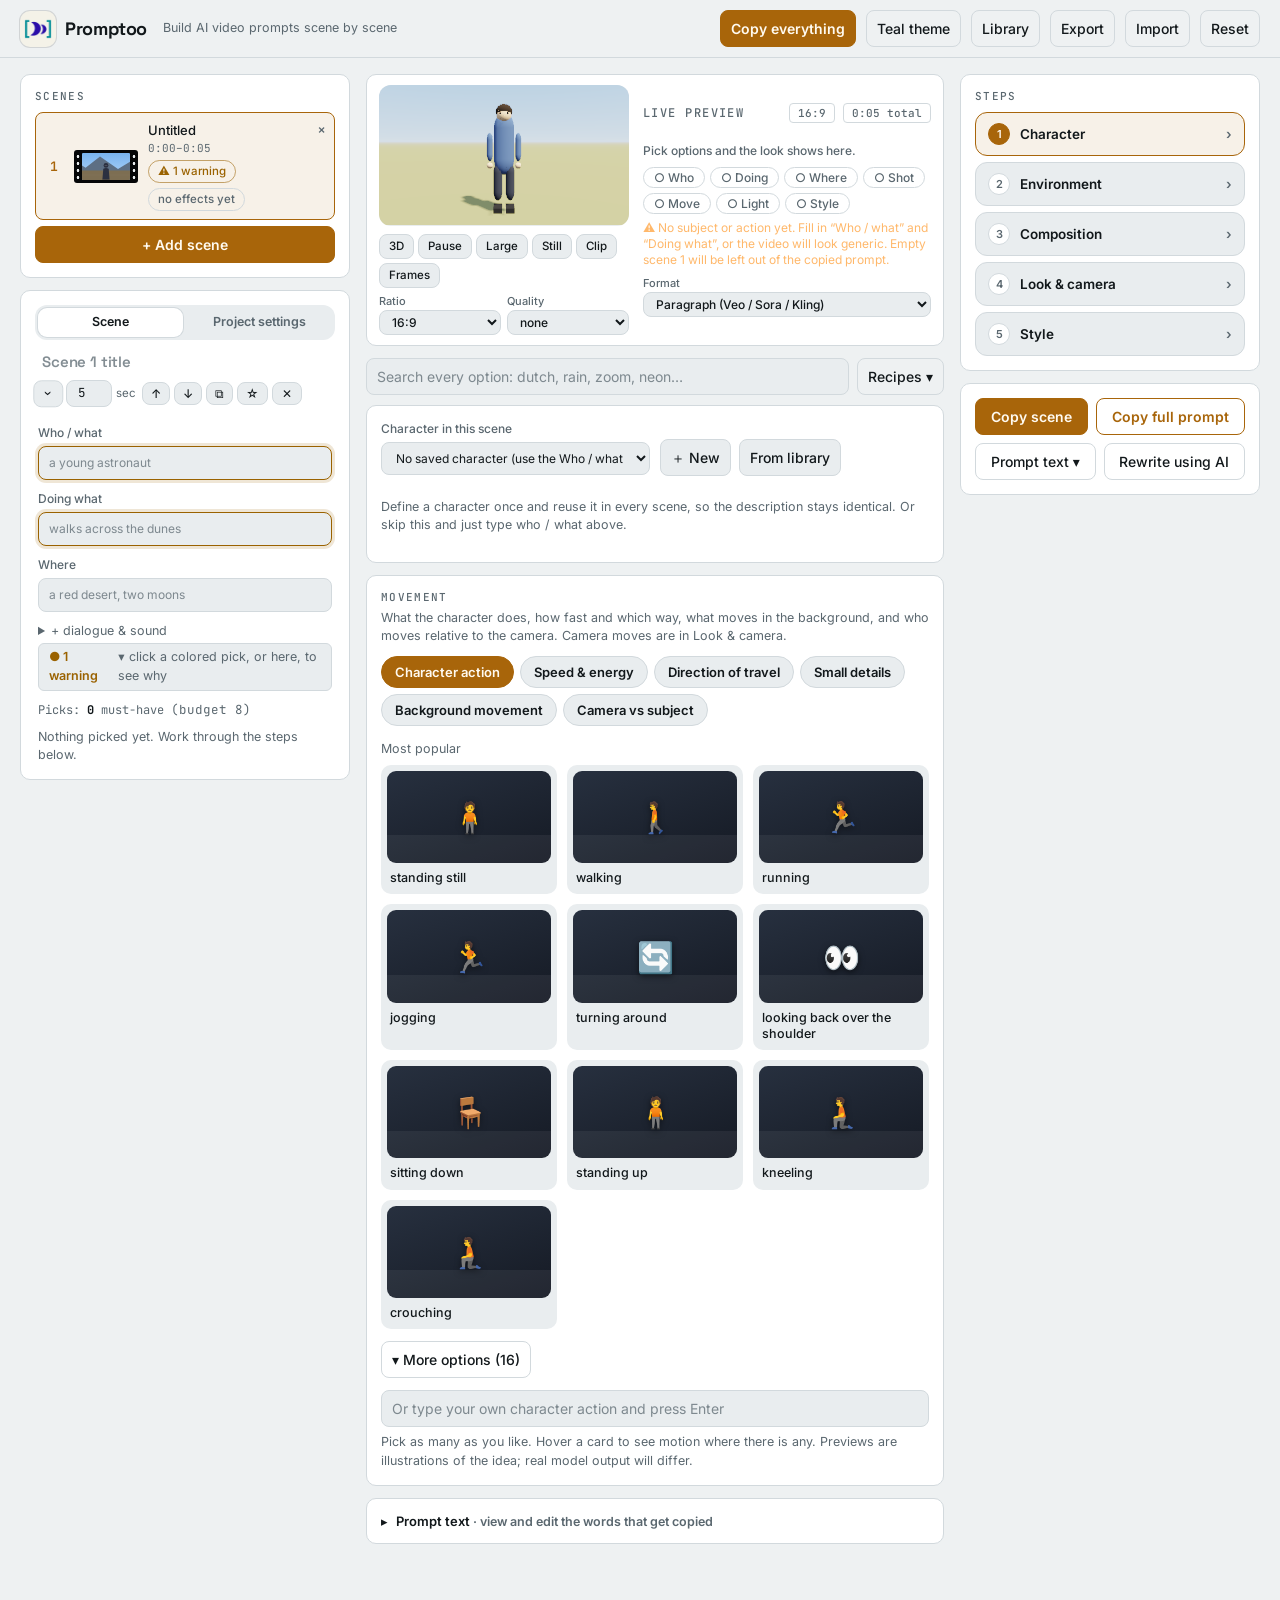
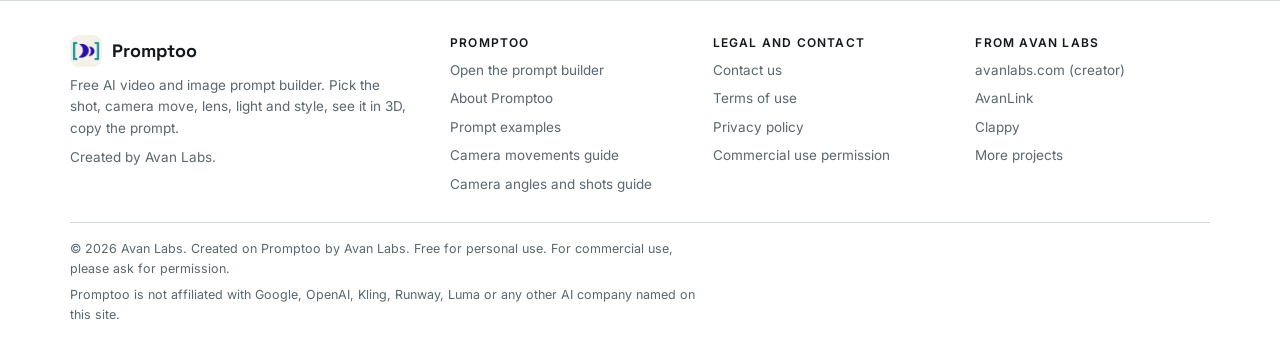
==== commit 7ed25b57: "Neutral Teal theme, compact preview card and scene header, new README screenshot - Optional light th" ====
--- a/app.html
+++ b/app.html
@@ -14,11 +14,11 @@
 <link rel="icon" type="image/png" href="img/favicon.png">
 <link rel="preconnect" href="https://fonts.googleapis.com"><link rel="preconnect" href="https://fonts.gstatic.com" crossorigin>
 <link rel="stylesheet" href="https://fonts.googleapis.com/css2?family=Anton&family=Inter:wght@400;500;600&family=Poppins:wght@400;500;600&family=JetBrains+Mono:wght@400;500;600&family=Space+Grotesk:wght@500;600;700&display=swap">
-<script>try{var sk=localStorage.getItem('promptoo.skin');if(sk)document.documentElement.dataset.skin=sk}catch(e){}</script>
+<script>try{var sk=localStorage.getItem('promptoo.theme');if(sk)document.documentElement.dataset.theme=sk}catch(e){}</script>
 <style>
 /* Layout concept: an edit suite. Left rail = the timeline (film-strip scenes with timecodes),
    centre = the workbench (steps), right = the monitor (live prompt). */
-:root{
+:root{ /* theme variables: change these (and the light block below) to re-theme the whole app */
   --bg:#0d1113;--panel:#14191c;--panel2:#1b2226;--line:#2a343a;--txt:#e7ecee;--mut:#8b979e;
   --acc:#eba33a;--acc2:#c98420;--on-acc:#1b1305;--sel:rgba(235,163,58,.12);--grad:#eba33a;
   --ok:#5fcf9a;--err:#ff6b5e;--warn:#f0b04a;--info:#6cc0dc;
@@ -305,7 +305,7 @@
 .ltab.on{background:var(--panel);color:var(--txt);box-shadow:0 0 0 1px var(--line)}
 .ltabs .scard{background:none;border:0;padding:0;box-shadow:none;border-radius:0}
 #projPanel .f:first-child{margin-top:0}
-html[data-skin="anime"] .ltab-bar{border-radius:999px}html[data-skin="anime"] .ltab{border-radius:999px}
+html[data-theme="teal"] .ltab-bar{border-radius:999px}html[data-theme="teal"] .ltab{border-radius:999px}
 .pv-row{grid-template-columns:minmax(0,250px) minmax(0,1fr)!important}
 .pv-media{display:flex;flex-direction:column;gap:8px;min-width:0}
 .pv-media .pv-opts{display:grid;grid-template-columns:1fr 1fr;gap:6px;margin-top:0}
@@ -373,46 +373,72 @@
 .vs-pad{display:flex;flex-wrap:wrap;gap:6px;padding:2px 12px 12px}
 .vs-pad .pill{font-size:12px}
 
-/* ---------- Anime skin (palette and shapes taken from the "Anime Theme UI" Figma community file):
-   teal #127F96, dark teal #15444E, cream #E7E5D6, Poppins text, heavy condensed headlines, pill buttons, big radii ---------- */
-html[data-skin="anime"]{
+/* ---------- Teal theme (optional light theme, switched from the header): teal #127F96, dark teal #15444E, cream #E7E5D6, Poppins text, pill buttons, large radii ---------- */
+html[data-theme="teal"]{
   --bg:#E7E5D6;--panel:#F4F2E8;--panel2:#DCD9C7;--line:#C2BFAA;--txt:#15444E;--mut:#587780;
   --acc:#127F96;--acc2:#0E6277;--on-acc:#F6F4EA;--sel:rgba(18,127,150,.13);--grad:#127F96;
   --ok:#1b7a52;--err:#b83a2e;--warn:#8f5a00;--info:#127F96;
   --f-ui:"Poppins","Inter",system-ui,sans-serif;--f-disp:"Anton","Poppins",Impact,sans-serif;--f-mono:"Poppins","Inter",system-ui,sans-serif;
   color-scheme:light}
-html[data-skin="anime"] body{background:var(--bg)}
-html[data-skin="anime"] header{background:#127F96;color:#E7E5D6;border:0;border-radius:0 0 30px 30px;padding-top:12px;padding-bottom:12px;box-shadow:0 0 0 6px #E7E5D6,0 0 0 7px rgba(21,68,78,.0)}
-html[data-skin="anime"] header .tag{color:#cfe3e6}
-html[data-skin="anime"] header .logo{font:400 26px var(--f-disp);letter-spacing:.02em;text-transform:lowercase}
-html[data-skin="anime"] header button{border-radius:999px;background:transparent;border:1.5px solid rgba(231,229,214,.7);color:#E7E5D6;padding:6px 16px}
-html[data-skin="anime"] header button:hover{background:rgba(231,229,214,.16);border-color:#E7E5D6}
-html[data-skin="anime"] header button.pri{background:#E7E5D6;color:#15444E;border-color:#E7E5D6;font-weight:600}
-html[data-skin="anime"] button,html[data-skin="anime"] input,html[data-skin="anime"] select,html[data-skin="anime"] textarea{border-radius:14px}
-html[data-skin="anime"] button{border-radius:999px;padding-left:15px;padding-right:15px}
-html[data-skin="anime"] button.pri{background:#15444E;border-color:#15444E;color:#E7E5D6}
-html[data-skin="anime"] button.pri:hover{background:#0e3139;border-color:#0e3139}
-html[data-skin="anime"] .card,html[data-skin="anime"] .acc,html[data-skin="anime"] .scene,html[data-skin="anime"] .modal>div{border-radius:22px}
-html[data-skin="anime"] .card{border:0;box-shadow:0 1px 0 rgba(21,68,78,.12)}
-html[data-skin="anime"] .opt{border-radius:18px}
-html[data-skin="anime"] .th{border-radius:14px}
-html[data-skin="anime"] .opt.on{border-color:#127F96;background:var(--sel)}
-html[data-skin="anime"] h2,html[data-skin="anime"] .sech h2{font:400 20px var(--f-disp);letter-spacing:.03em;text-transform:uppercase;color:#15444E}
-html[data-skin="anime"] .sfh,html[data-skin="anime"] details.set summary{font:600 11px var(--f-ui);letter-spacing:.1em}
-html[data-skin="anime"] .scene.on{border-color:#127F96;background:var(--sel)}
-html[data-skin="anime"] .pill{border-radius:999px}
-html[data-skin="anime"] .sfam{border-radius:999px}
-html[data-skin="anime"] .sfam.on{background:#127F96;border-color:#127F96;color:#F6F4EA}
-html[data-skin="anime"] .edtop .t{font:600 18px var(--f-ui);letter-spacing:0;text-transform:none}
-html[data-skin="anime"] header .logo .mark{border-radius:12px}
-html[data-skin="anime"] #warn,html[data-skin="anime"] .warnline{color:#8f5a00}
-html[data-skin="anime"] .mini{border-radius:6px}
-html[data-skin="anime"] .acc-h b,html[data-skin="anime"] .logo b{font:600 14px var(--f-ui);letter-spacing:0;text-transform:none}
-html[data-skin="anime"] #warn{color:#8f5a00 !important}
-html[data-skin="anime"] .vstep{border-radius:18px}
-html[data-skin="anime"] .pv-stage{border-radius:18px}
-html[data-skin="anime"] button.pri.alt{background:transparent;color:#15444E;border-color:#15444E}
-html[data-skin="anime"] button.pri.alt:hover{background:var(--sel)}
+html[data-theme="teal"] body{background:var(--bg)}
+html[data-theme="teal"] header{background:#127F96;color:#E7E5D6;border:0;border-radius:0 0 30px 30px;padding-top:12px;padding-bottom:12px;box-shadow:0 0 0 6px #E7E5D6,0 0 0 7px rgba(21,68,78,.0)}
+html[data-theme="teal"] header .tag{color:#cfe3e6}
+html[data-theme="teal"] header .logo{font:400 26px var(--f-disp);letter-spacing:.02em;text-transform:lowercase}
+html[data-theme="teal"] header button{border-radius:999px;background:transparent;border:1.5px solid rgba(231,229,214,.7);color:#E7E5D6;padding:6px 16px}
+html[data-theme="teal"] header button:hover{background:rgba(231,229,214,.16);border-color:#E7E5D6}
+html[data-theme="teal"] header button.pri{background:#E7E5D6;color:#15444E;border-color:#E7E5D6;font-weight:600}
+html[data-theme="teal"] button,html[data-theme="teal"] input,html[data-theme="teal"] select,html[data-theme="teal"] textarea{border-radius:14px}
+html[data-theme="teal"] button{border-radius:999px;padding-left:15px;padding-right:15px}
+html[data-theme="teal"] button.pri{background:#15444E;border-color:#15444E;color:#E7E5D6}
+html[data-theme="teal"] button.pri:hover{background:#0e3139;border-color:#0e3139}
+html[data-theme="teal"] .card,html[data-theme="teal"] .acc,html[data-theme="teal"] .scene,html[data-theme="teal"] .modal>div{border-radius:22px}
+html[data-theme="teal"] .card{border:0;box-shadow:0 1px 0 rgba(21,68,78,.12)}
+html[data-theme="teal"] .opt{border-radius:18px}
+html[data-theme="teal"] .th{border-radius:14px}
+html[data-theme="teal"] .opt.on{border-color:#127F96;background:var(--sel)}
+html[data-theme="teal"] h2,html[data-theme="teal"] .sech h2{font:400 20px var(--f-disp);letter-spacing:.03em;text-transform:uppercase;color:#15444E}
+html[data-theme="teal"] .sfh,html[data-theme="teal"] details.set summary{font:600 11px var(--f-ui);letter-spacing:.1em}
+html[data-theme="teal"] .scene.on{border-color:#127F96;background:var(--sel)}
+html[data-theme="teal"] .pill{border-radius:999px}
+html[data-theme="teal"] .sfam{border-radius:999px}
+html[data-theme="teal"] .sfam.on{background:#127F96;border-color:#127F96;color:#F6F4EA}
+html[data-theme="teal"] .edtop .t{font:600 18px var(--f-ui);letter-spacing:0;text-transform:none}
+html[data-theme="teal"] header .logo .mark{border-radius:12px}
+html[data-theme="teal"] #warn,html[data-theme="teal"] .warnline{color:#8f5a00}
+html[data-theme="teal"] .mini{border-radius:6px}
+html[data-theme="teal"] .acc-h b,html[data-theme="teal"] .logo b{font:600 14px var(--f-ui);letter-spacing:0;text-transform:none}
+html[data-theme="teal"] #warn{color:#8f5a00 !important}
+html[data-theme="teal"] .vstep{border-radius:18px}
+html[data-theme="teal"] .pv-stage{border-radius:18px}
+html[data-theme="teal"] button.pri.alt{background:transparent;color:#15444E;border-color:#15444E}
+html[data-theme="teal"] button.pri.alt:hover{background:var(--sel)}
+/* live preview card: compact */
+.pv-side .pv-opts{display:flex;flex-wrap:wrap;gap:4px 8px;margin-top:4px}
+.pv-side .pv-opts label{flex:1 1 84px}.pv-side .pv-opts label.wide{flex:2 1 170px}
+.pv-side .pv-opts select{width:100%;max-width:none;padding:3px 8px;font-size:12px}
+.pv-media{gap:4px}.pv-tools{margin-top:4px}
+html[data-theme="teal"] .pv-tools button{padding:2px 10px;font-size:11.5px}
+html[data-theme="teal"] .ck,html[data-theme="teal"] .monbar span{padding:1px 9px;font-size:11.5px}
+html[data-theme="teal"] .pv-side .pv-opts select{padding:3px 10px;font-size:12px;border-radius:12px}
+html[data-theme="teal"] .pvh h2{font-size:18px}
+html[data-theme="teal"] #warn{font-size:11.5px;line-height:1.3}
+/* scene card header (left column): compact */
+.left .ltab-bar{margin-bottom:8px}.left .ltab{padding:5px 10px;font-size:12.5px}
+.left .edtop{gap:4px;margin-bottom:4px}
+.left .edtop input.t{font-size:15px;padding:3px 6px;margin-bottom:0}
+.left .edtop .ib{padding:3px 8px;font-size:12px;min-width:0;line-height:1.3}
+.left .edtop input.d{width:46px;padding:3px 6px;font-size:12.5px;text-align:center}
+.left .edtop .hint{font-size:11.5px;margin:0 2px 0 0}
+html[data-theme="teal"] .left .ltab-bar{padding:2px}
+html[data-theme="teal"] .left .ltab{padding:5px 10px}
+html[data-theme="teal"] .left .edtop .ib{padding:3px 9px;border-radius:999px}
+html[data-theme="teal"] .left .edtop input.d{border-radius:12px}
+html[data-theme="teal"] .left .edtop .t{font:600 15px var(--f-ui)}
+.left #del{font-size:0;padding:3px 9px}.left #del::after{content:"✕";font-size:12px;line-height:1.3}.left #del:hover{color:#e5484d;border-color:#e5484d}
+.pv-media .pv-rq{display:grid;grid-template-columns:1fr 1fr;gap:6px;margin-top:2px}
+.pv-media .pv-rq select{width:100%;max-width:none;padding:3px 8px;font-size:12px}
+.pv-side .pv-opts label.wide{flex:1 1 100%}
+html[data-theme="teal"] .pv-media .pv-rq select{padding:3px 10px;font-size:12px;border-radius:12px}
 </style>
 </head>
 <body>
@@ -421,7 +447,7 @@
   <div class="tag">Build AI video prompts scene by scene</div>
   <span style="flex:1"></span>
   <button class="pri" id="copyAll" title="Copy the complete prompt: quality, format, every scene, negative prompt">Copy everything</button>
-  <button class="ghost" id="skinBtn" title="Switch between the classic dark look and the teal and cream anime look">Anime theme</button>
+  <button class="ghost" id="themeBtn" title="Switch between the classic dark look and the light teal and cream look">Teal theme</button>
   <button class="ghost" id="libBtn">Library</button>
   <button class="ghost" id="exportBtn">Export</button>
   <button class="ghost" id="importBtn">Import</button>
@@ -454,12 +480,13 @@
   <div class="center">
     <div class="card pv">
       <div class="pv-row">
-        <div class="pv-media"><div class="pv-stage"><div class="pv-frame" id="livePrev"></div></div><div class="pv-opts"><label>Ratio<select id="aspect"><option>16:9</option><option>9:16</option><option>1:1</option><option>4:5</option><option>21:9</option></select></label><label>Quality<select id="quality"><option value="">none</option><option>4K, ultra detailed, sharp focus</option><option>cinematic 35mm film, high dynamic range</option><option>photorealistic, natural skin texture, 8K</option></select></label><label class="wide">Format<select id="fmt"><option value="para">Paragraph (Veo / Sora / Kling)</option><option value="time">Timestamped shots</option><option value="struct">Structured</option></select></label></div></div>
+        <div class="pv-media"><div class="pv-stage"><div class="pv-frame" id="livePrev"></div></div><div class="pv-opts pv-rq"><label>Ratio<select id="aspect"><option>16:9</option><option>9:16</option><option>1:1</option><option>4:5</option><option>21:9</option></select></label><label>Quality<select id="quality"><option value="">none</option><option>4K, ultra detailed, sharp focus</option><option>cinematic 35mm film, high dynamic range</option><option>photorealistic, natural skin texture, 8K</option></select></label></div></div>
         <div class="pv-side">
           <div class="pvh"><h2>Live preview</h2><div class="monbar"><span id="monA">16:9</span><span id="monT">0:05 total</span></div></div>
           <div class="pv-cap" id="pvCap"></div>
           <div class="pv-check" id="pvCheck"></div>
           <div id="warn" class="hint" style="color:#ffb86b"></div>
+          <div class="pv-opts"><label class="wide">Format<select id="fmt"><option value="para">Paragraph (Veo / Sora / Kling)</option><option value="time">Timestamped shots</option><option value="struct">Structured</option></select></label></div>
         </div>
       </div>
     </div>
@@ -1013,7 +1040,7 @@
   let h=`<div class="card scard${scOpen?" open":""}">
    <div class="edtop"><button class="ib" id="scToggle" title="Show or hide the scene details" aria-label="Show or hide the scene details">›</button><input class="t" id="f_title" value="${esc(s.title)}" placeholder="Scene ${S.cur+1} title">
      <input class="d" id="f_dur" type="number" min="1" max="60" value="${s.dur}" title="seconds"><span class="hint">sec</span>
-     <button class="ib" id="up" title="Move up">↑</button><button class="ib" id="down" title="Move down">↓</button><button class="ib" id="dup" title="Duplicate scene">⧉</button><button class="ib" id="saveTpl" title="Save this scene as a template">☆</button><button class="ib" id="del">Delete</button></div>
+     <button class="ib" id="up" title="Move up">↑</button><button class="ib" id="down" title="Move down">↓</button><button class="ib" id="dup" title="Duplicate scene">⧉</button><button class="ib" id="saveTpl" title="Save this scene as a template">☆</button><button class="ib" id="del" title="Delete this scene" aria-label="Delete this scene">Delete</button></div>
    <div class="scsum" data-sctoggle><span class="sctxt">${sumTxt?esc(sumTxt):"No subject yet. Click to describe the scene."}</span>${sumChips}<span class="hint">${mustCount(s)} picks</span></div>
    <div class="sc-b"><div class="sc-in">
    <div class="grid3">
@@ -1241,9 +1268,9 @@
 if(exLoaded)toast("Example loaded: you can change anything ✓");
 window.addEventListener("hashchange",()=>{if(loadExample()){render();toast("Example loaded ✓")}});
 </script>
-<script>(function(){const b=document.getElementById("skinBtn"),r=document.documentElement;
-const label=()=>{b.textContent=r.dataset.skin==="anime"?"Classic theme":"Anime theme"};label();
-b.onclick=()=>{const v=r.dataset.skin==="anime"?"":"anime";if(v)r.dataset.skin=v;else delete r.dataset.skin;try{localStorage.setItem("promptoo.skin",v)}catch(e){}label()}})();</script>
+<script>(function(){const b=document.getElementById("themeBtn"),r=document.documentElement;
+const label=()=>{b.textContent=r.dataset.theme==="teal"?"Classic theme":"Teal theme"};label();
+b.onclick=()=>{const v=r.dataset.theme==="teal"?"":"teal";if(v)r.dataset.theme=v;else delete r.dataset.theme;try{localStorage.setItem("promptoo.theme",v)}catch(e){}label()}})();</script>
 <script>document.getElementById("viewPrompt").onclick=()=>{const d=document.getElementById("promptDrawer");d.open=!d.open;if(d.open&&d.scrollIntoView)d.scrollIntoView({behavior:"smooth",block:"start"})};</script>
 <script src="vendor/three.min.js"></script><script src="vendor/EffectComposer.js"></script><script src="vendor/CopyShader.js"></script><script src="vendor/ShaderPass.js"></script><script src="vendor/RenderPass.js"></script><script src="vendor/MaskPass.js"></script>
 <script src="vendor/LuminosityHighPassShader.js"></script><script src="vendor/UnrealBloomPass.js"></script><script src="vendor/BokehShader.js"></script><script src="vendor/BokehPass.js"></script>
